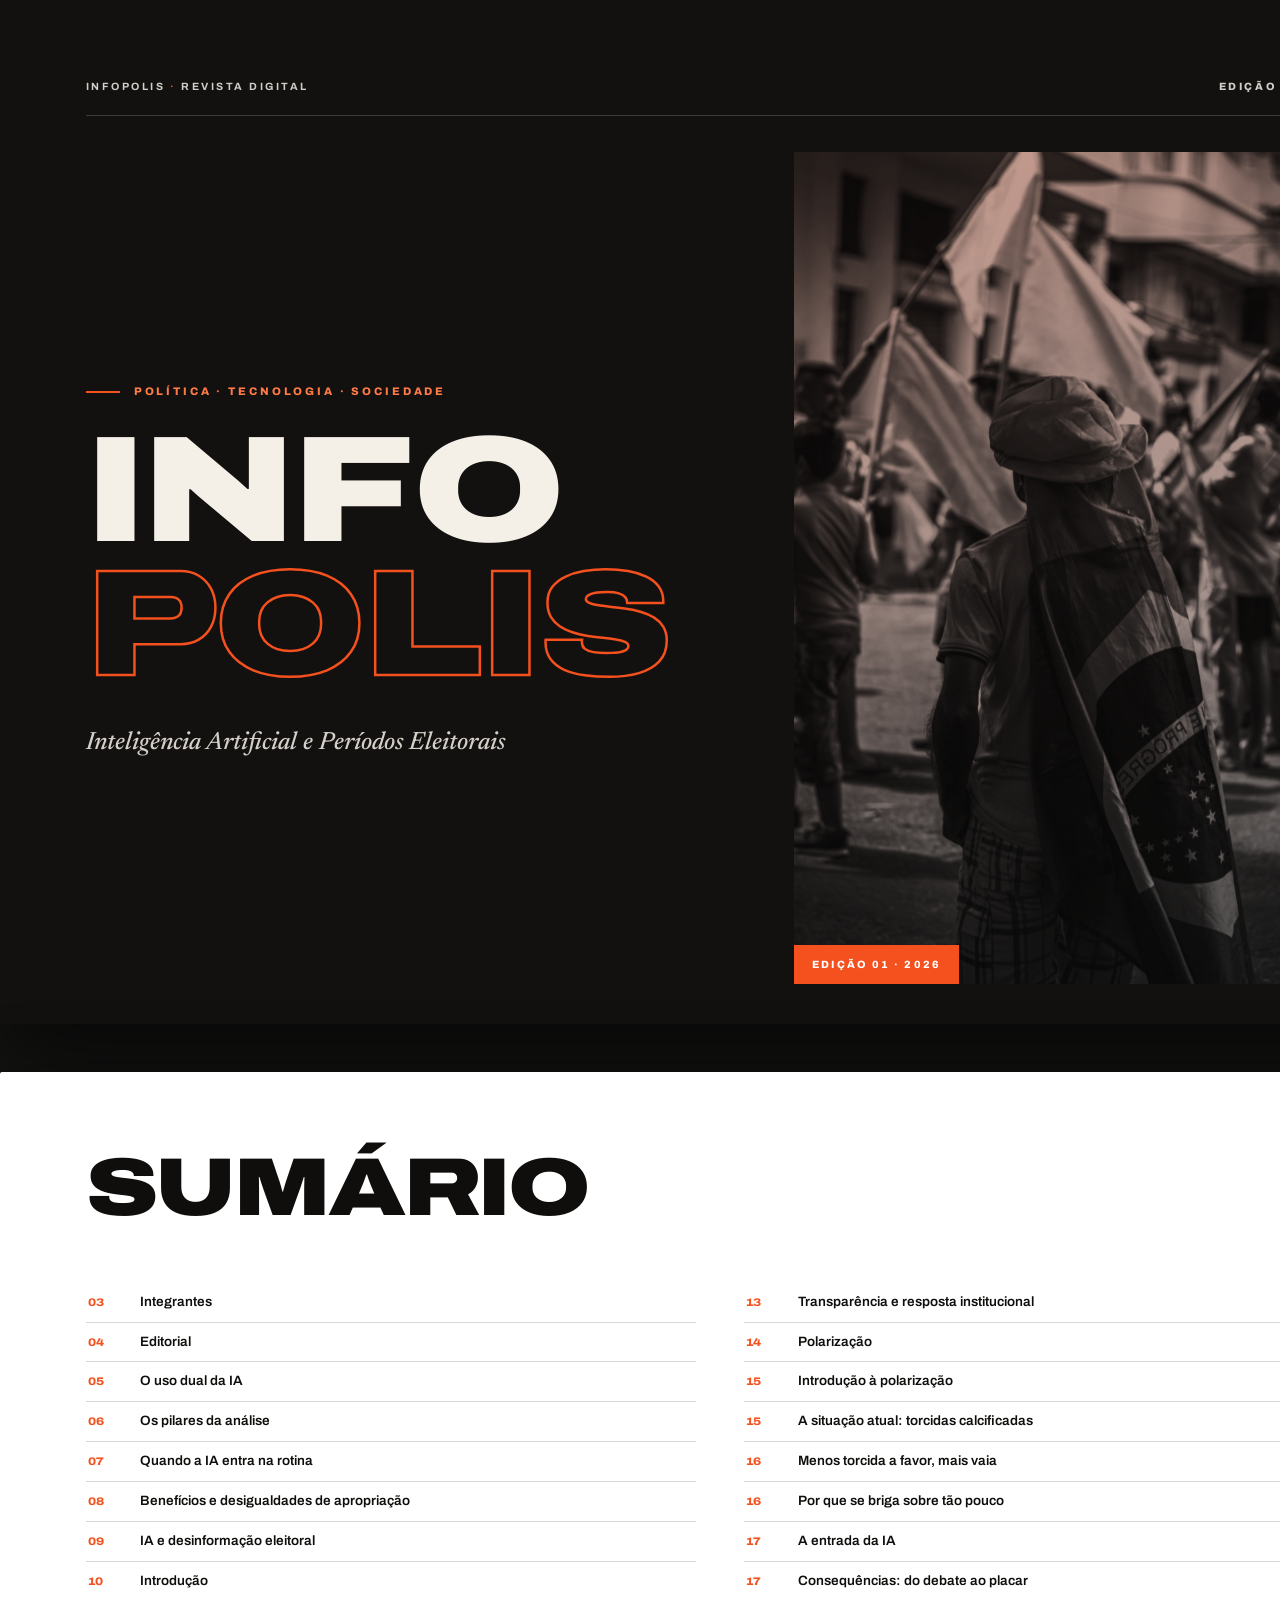
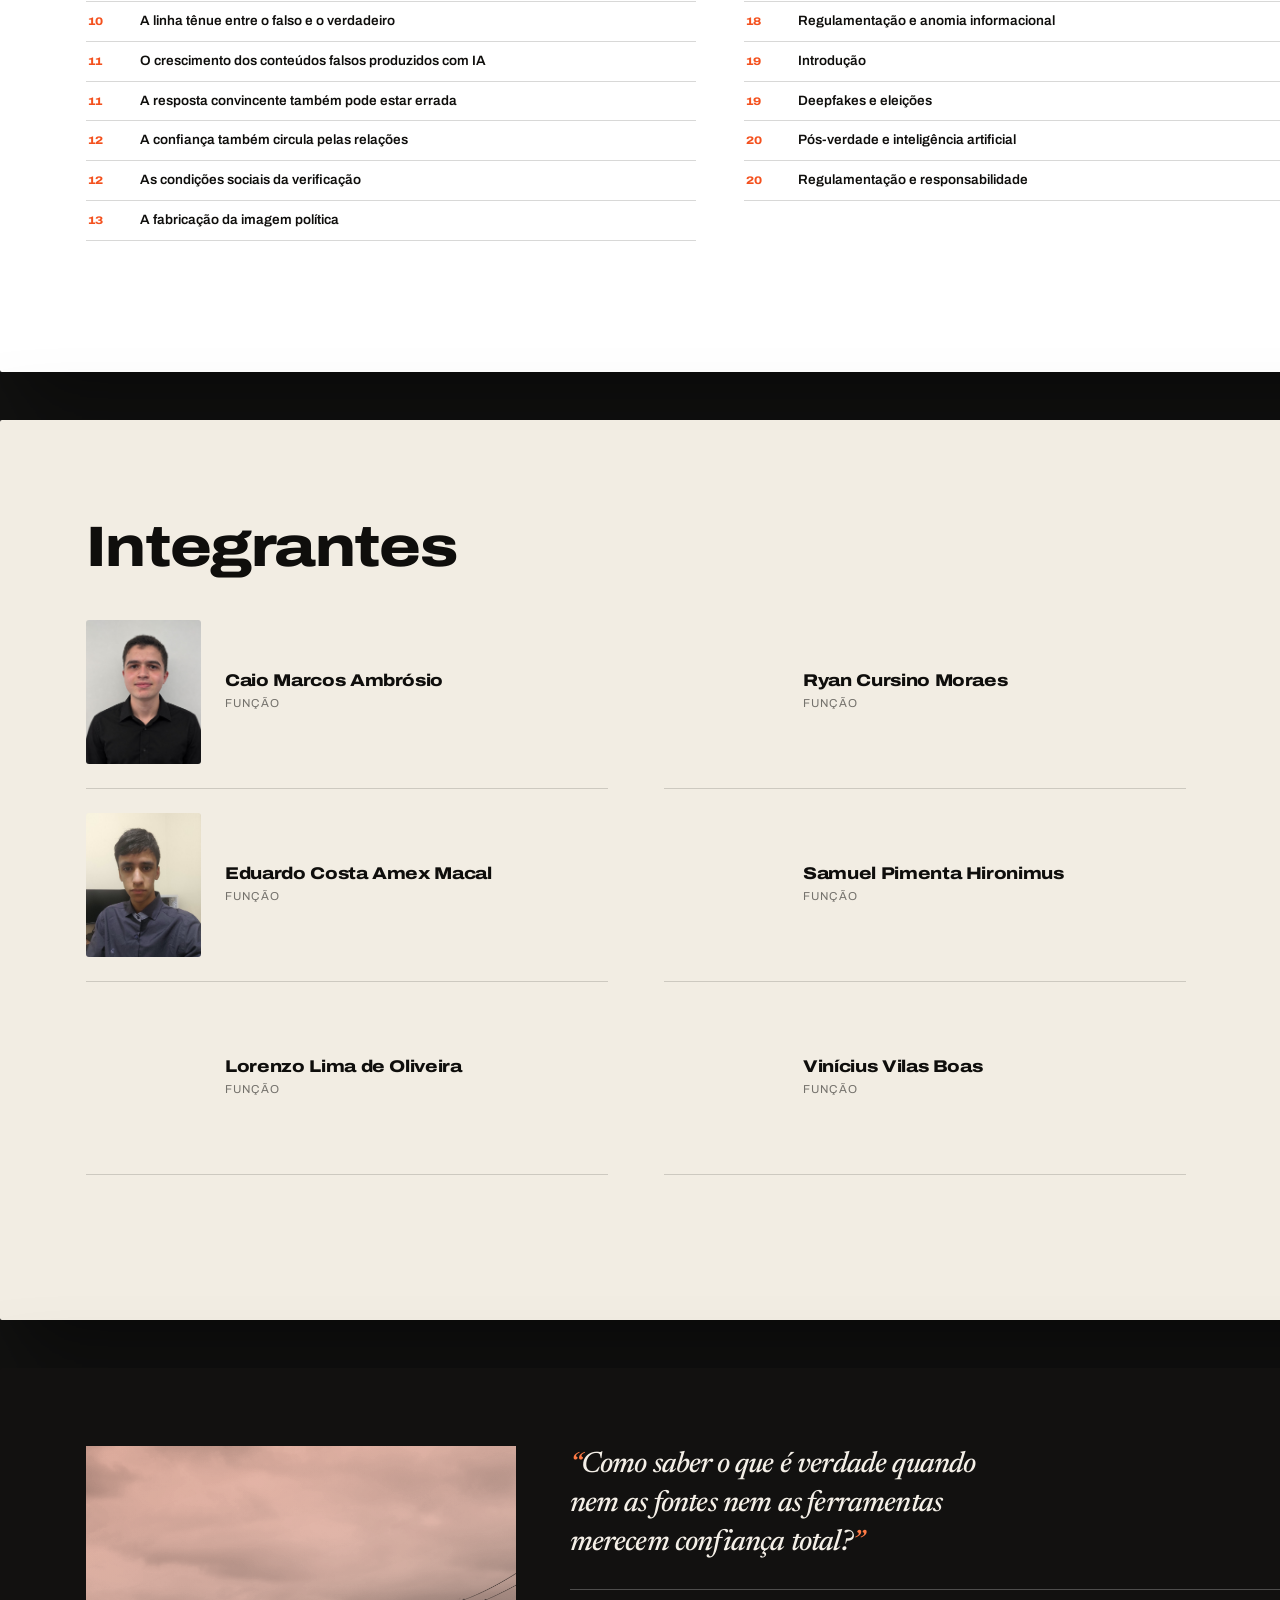
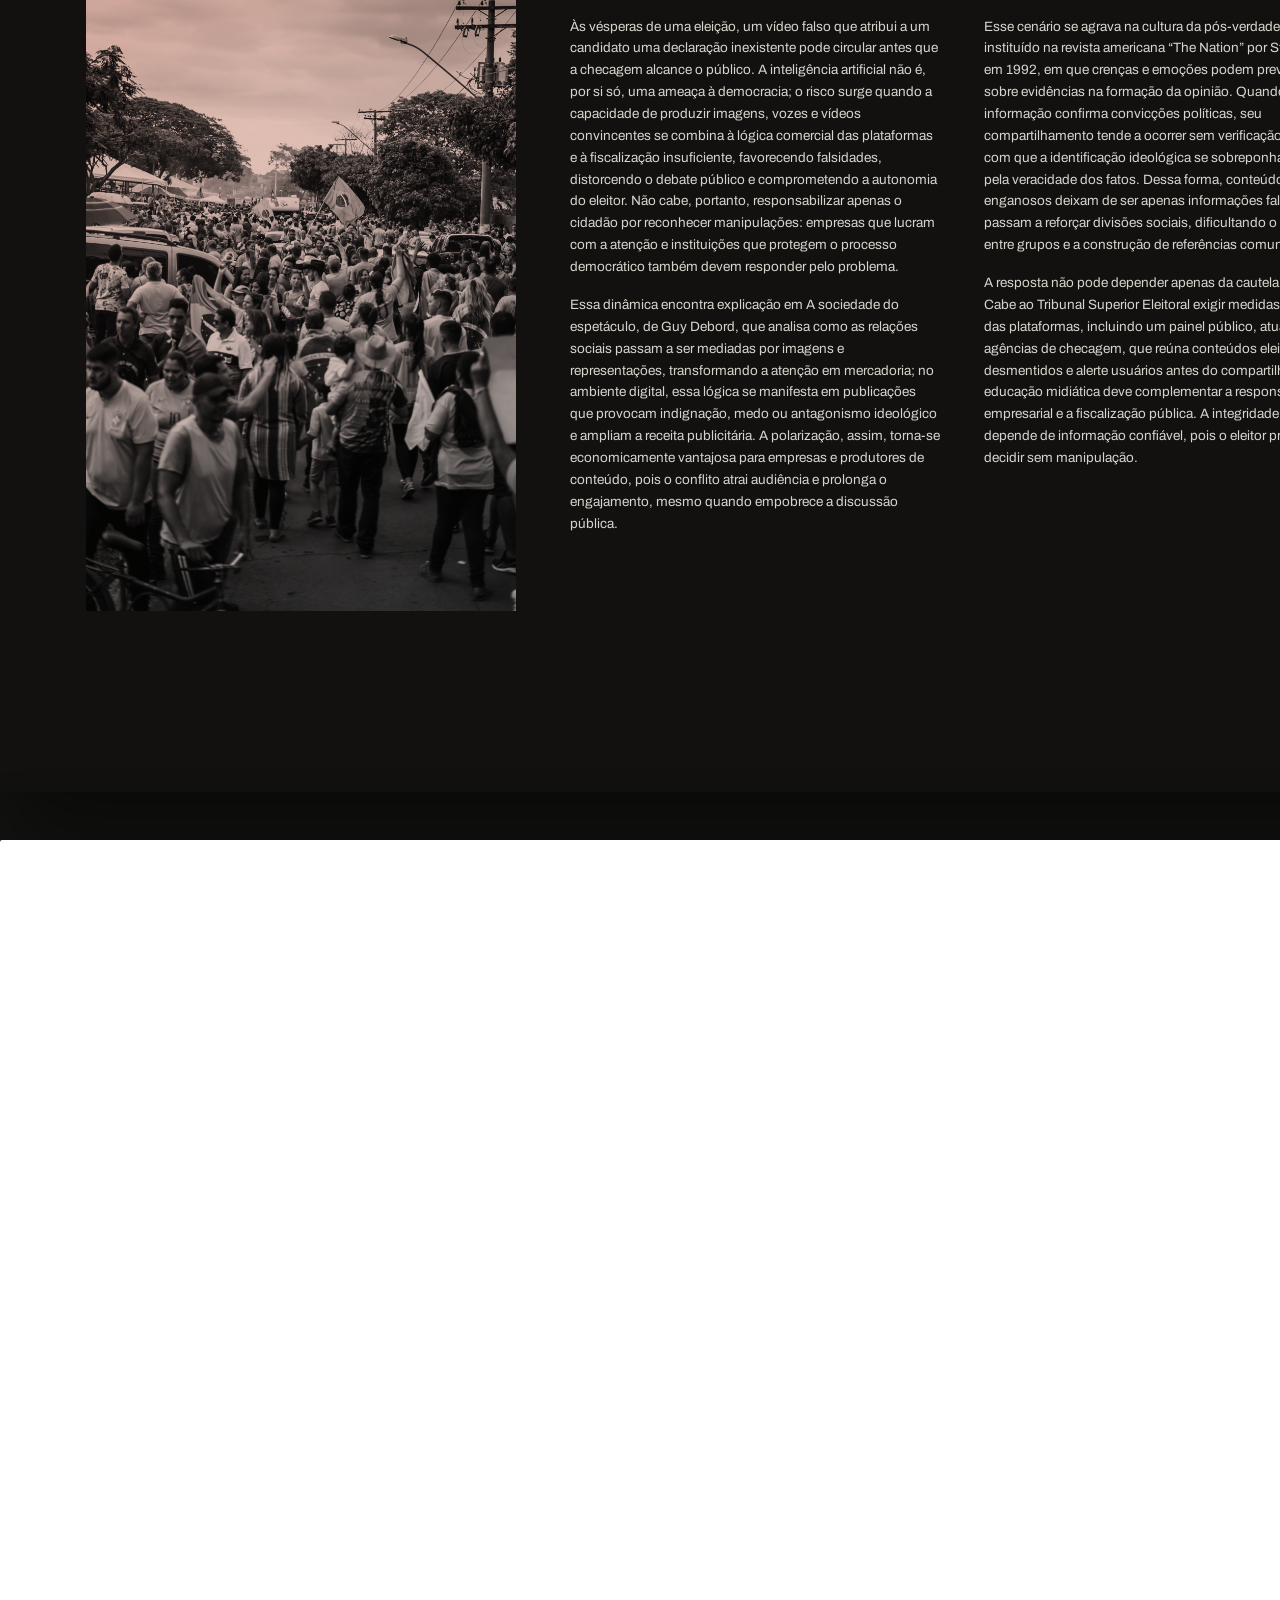
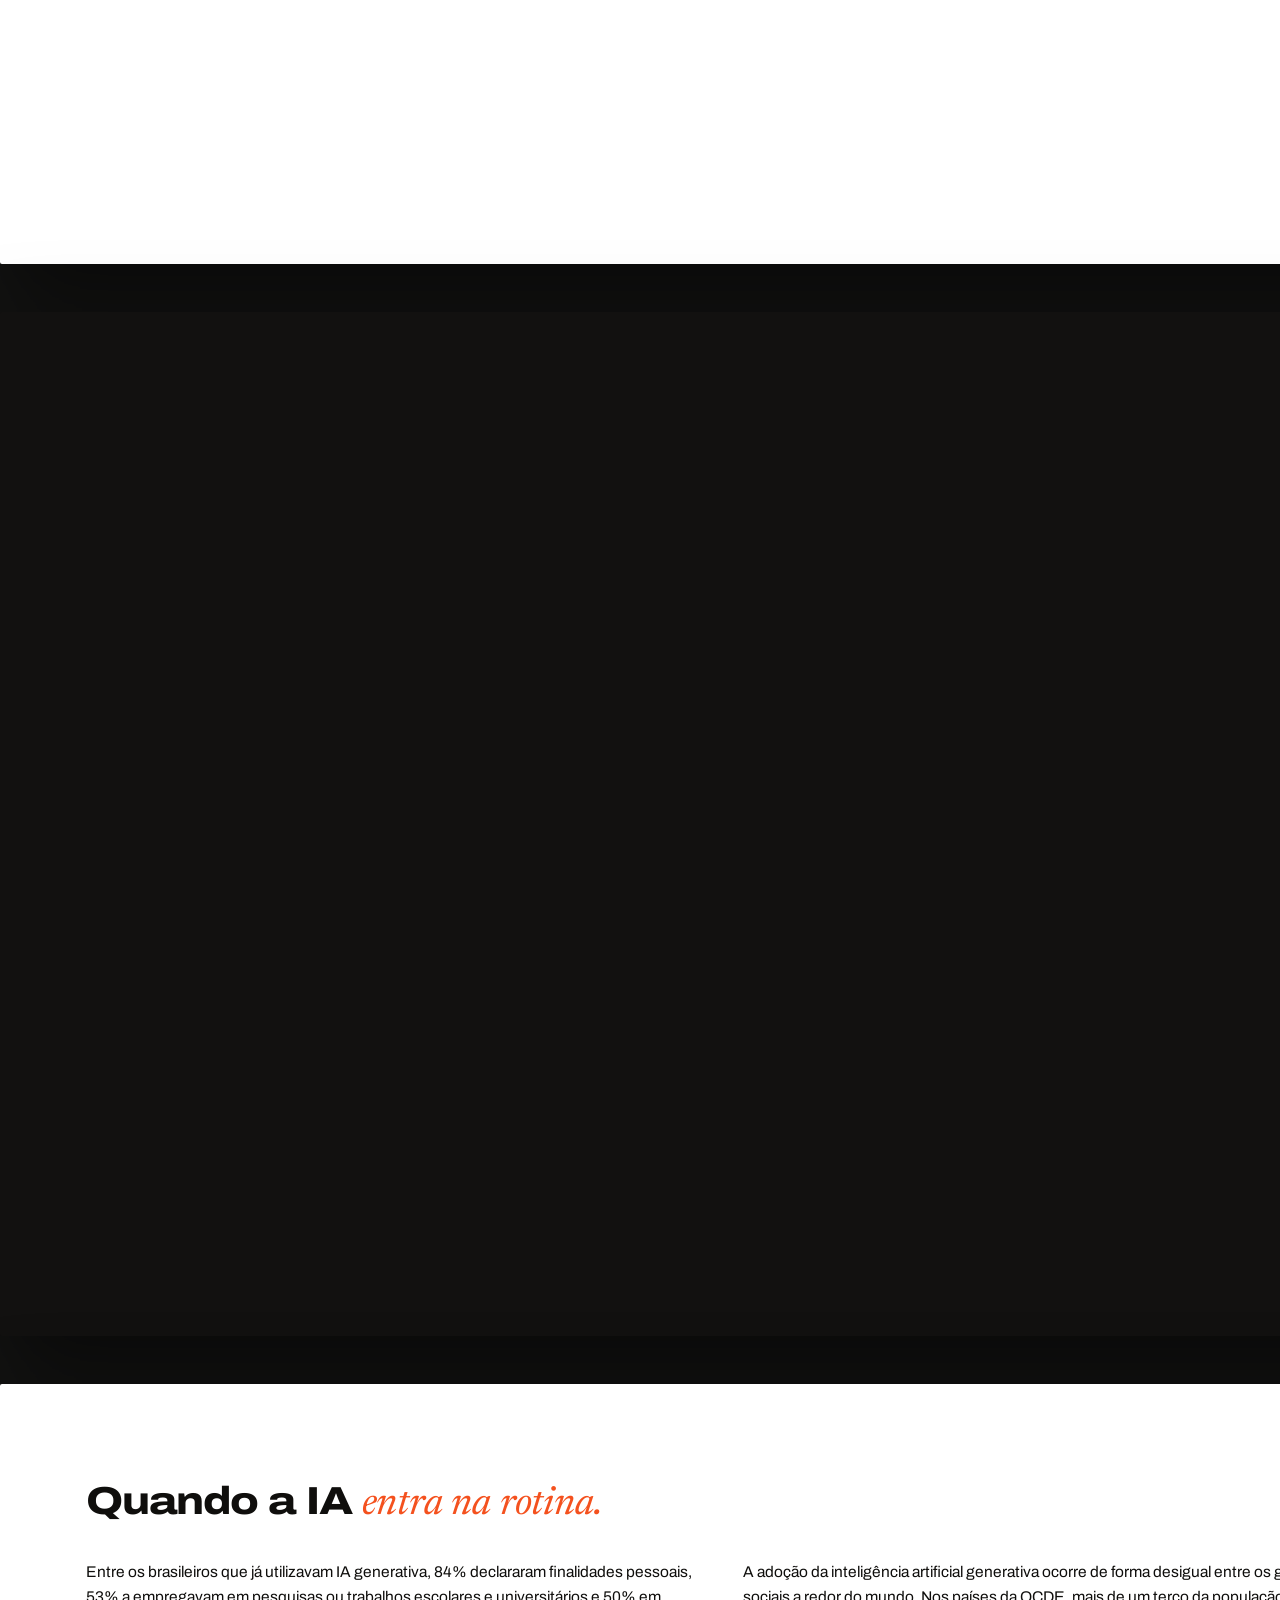
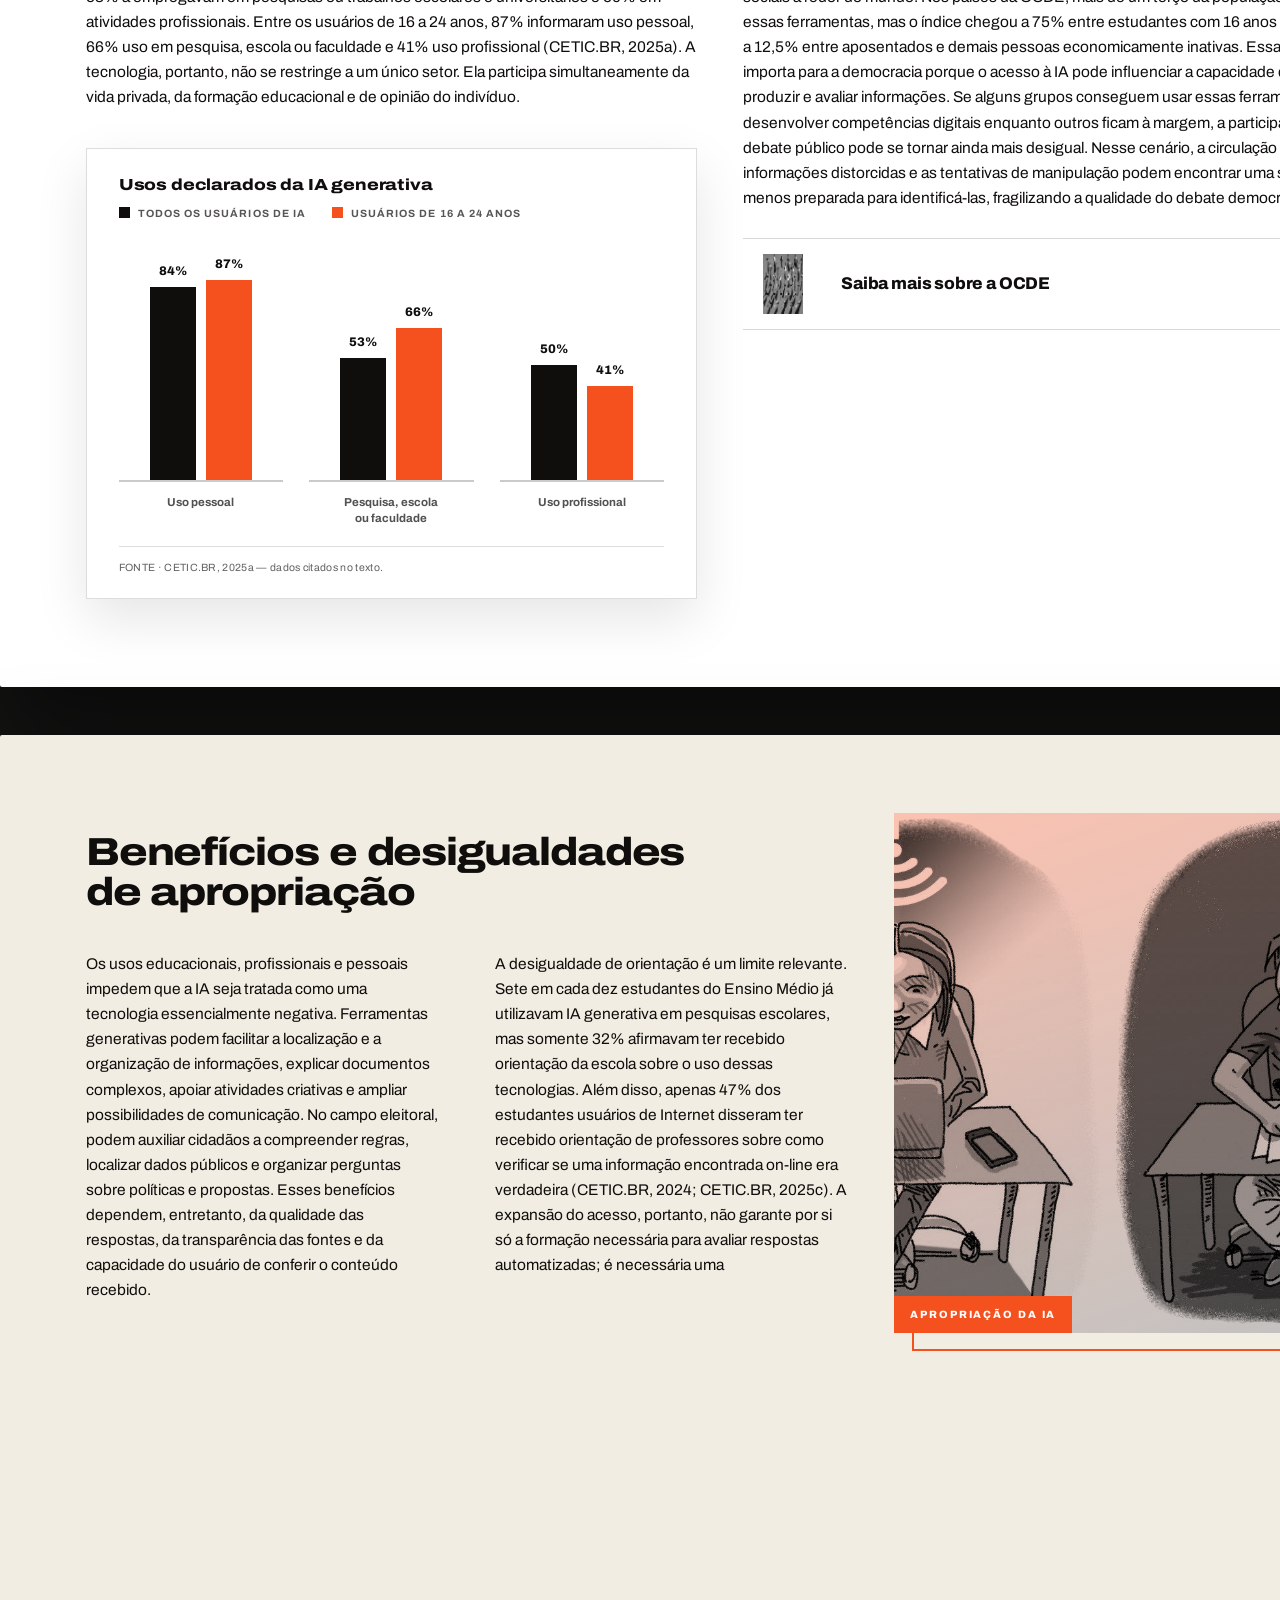
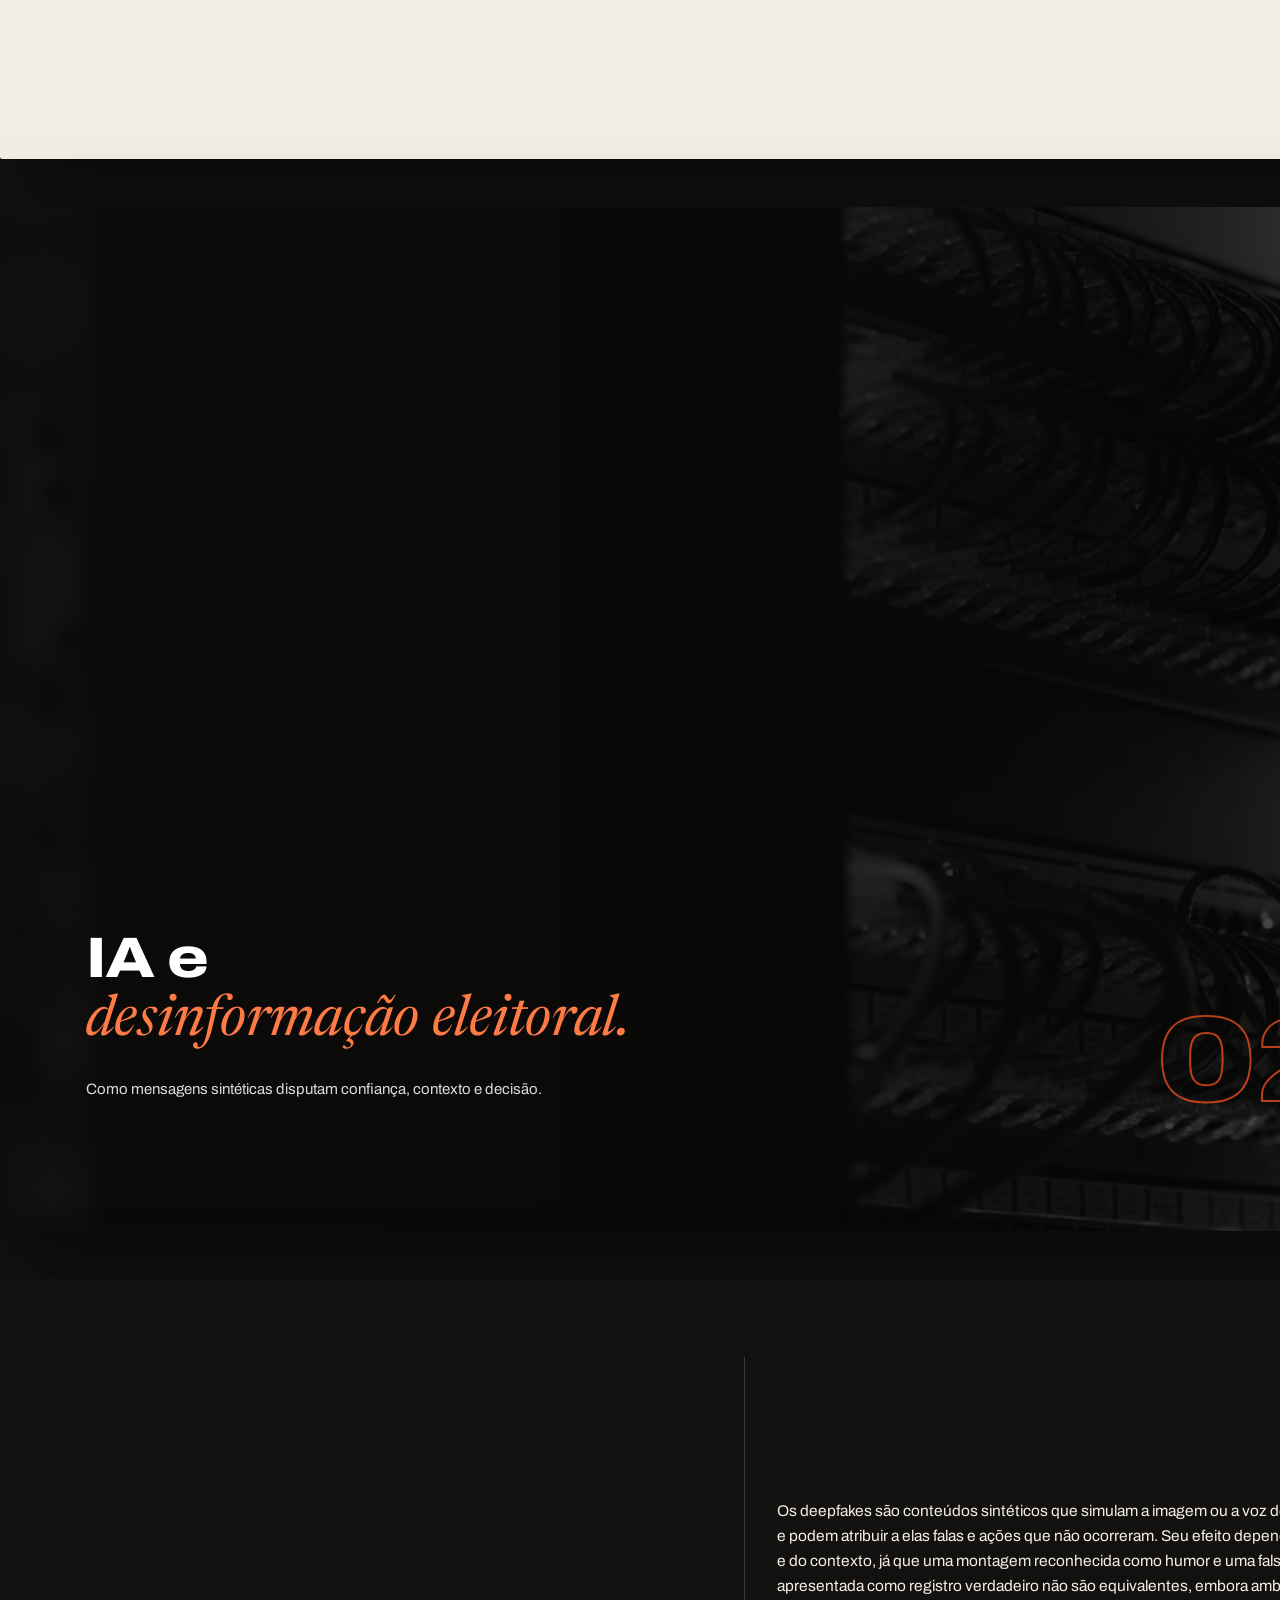
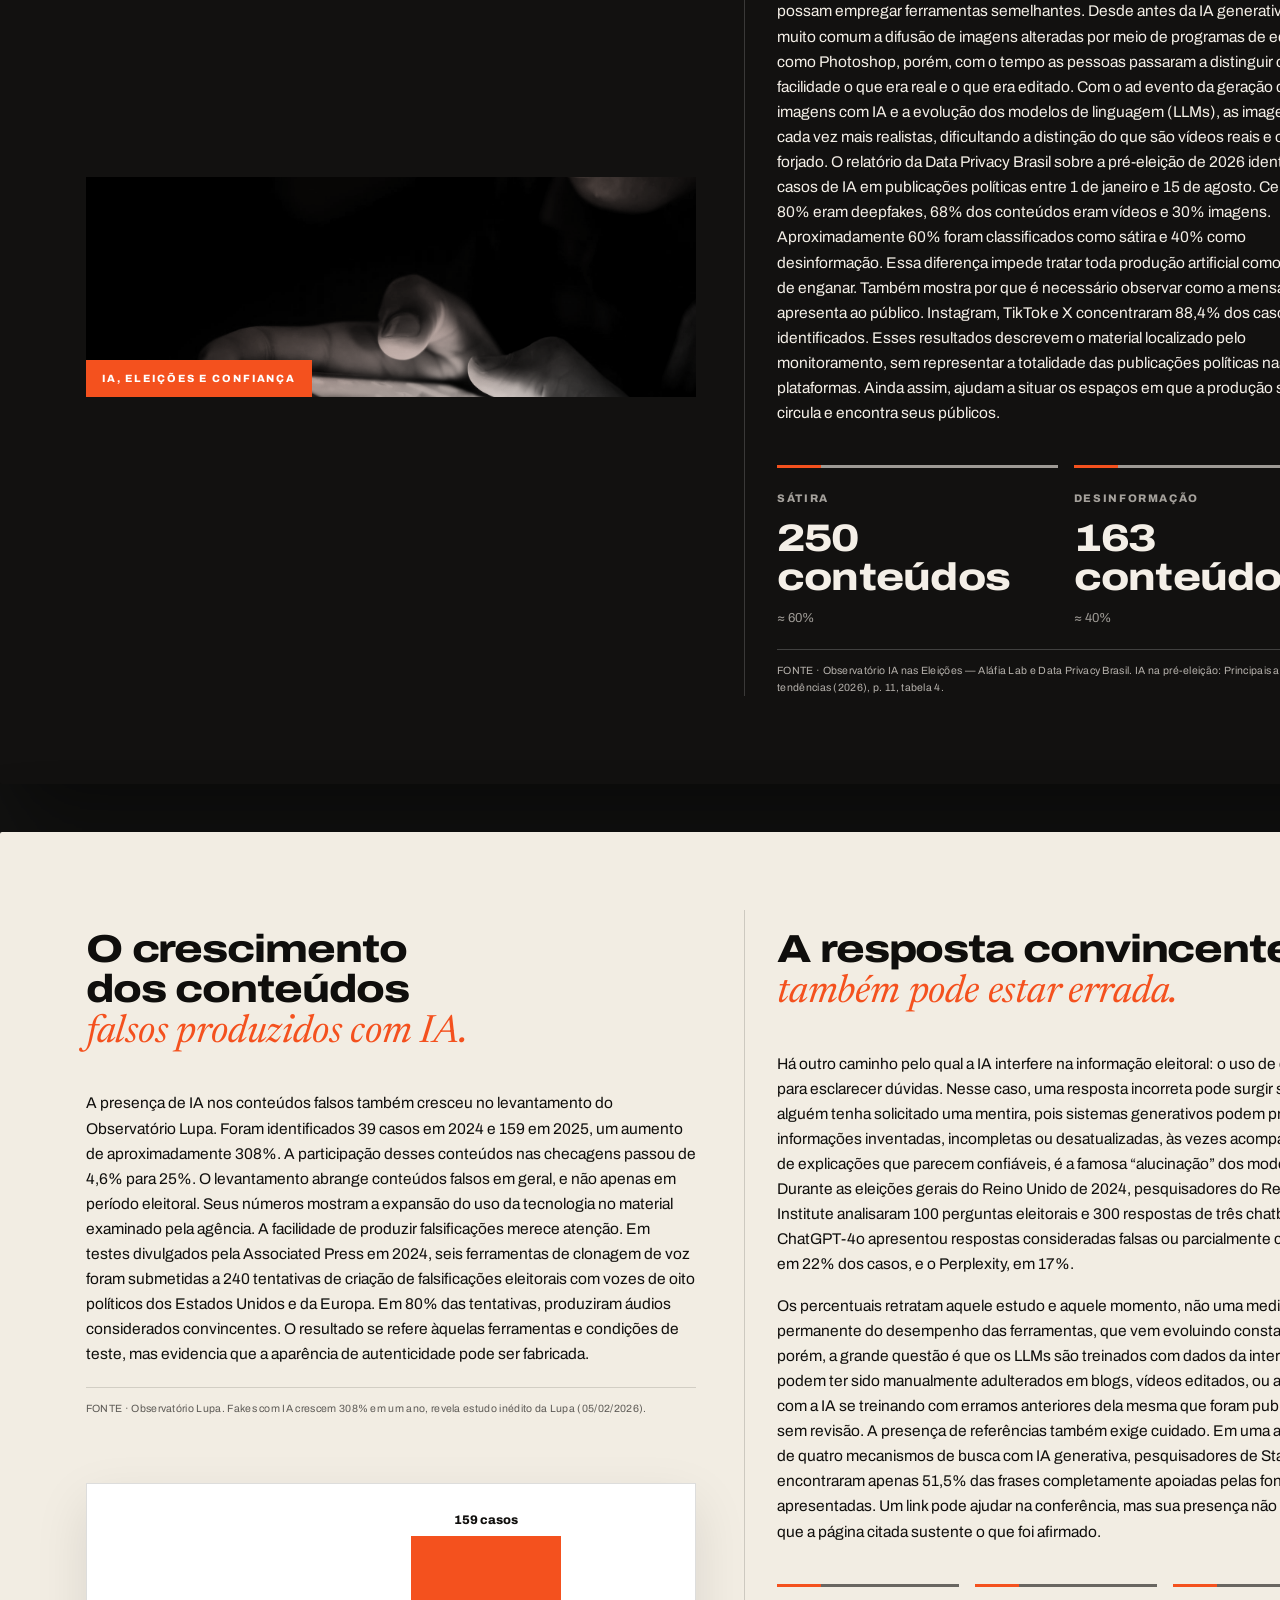
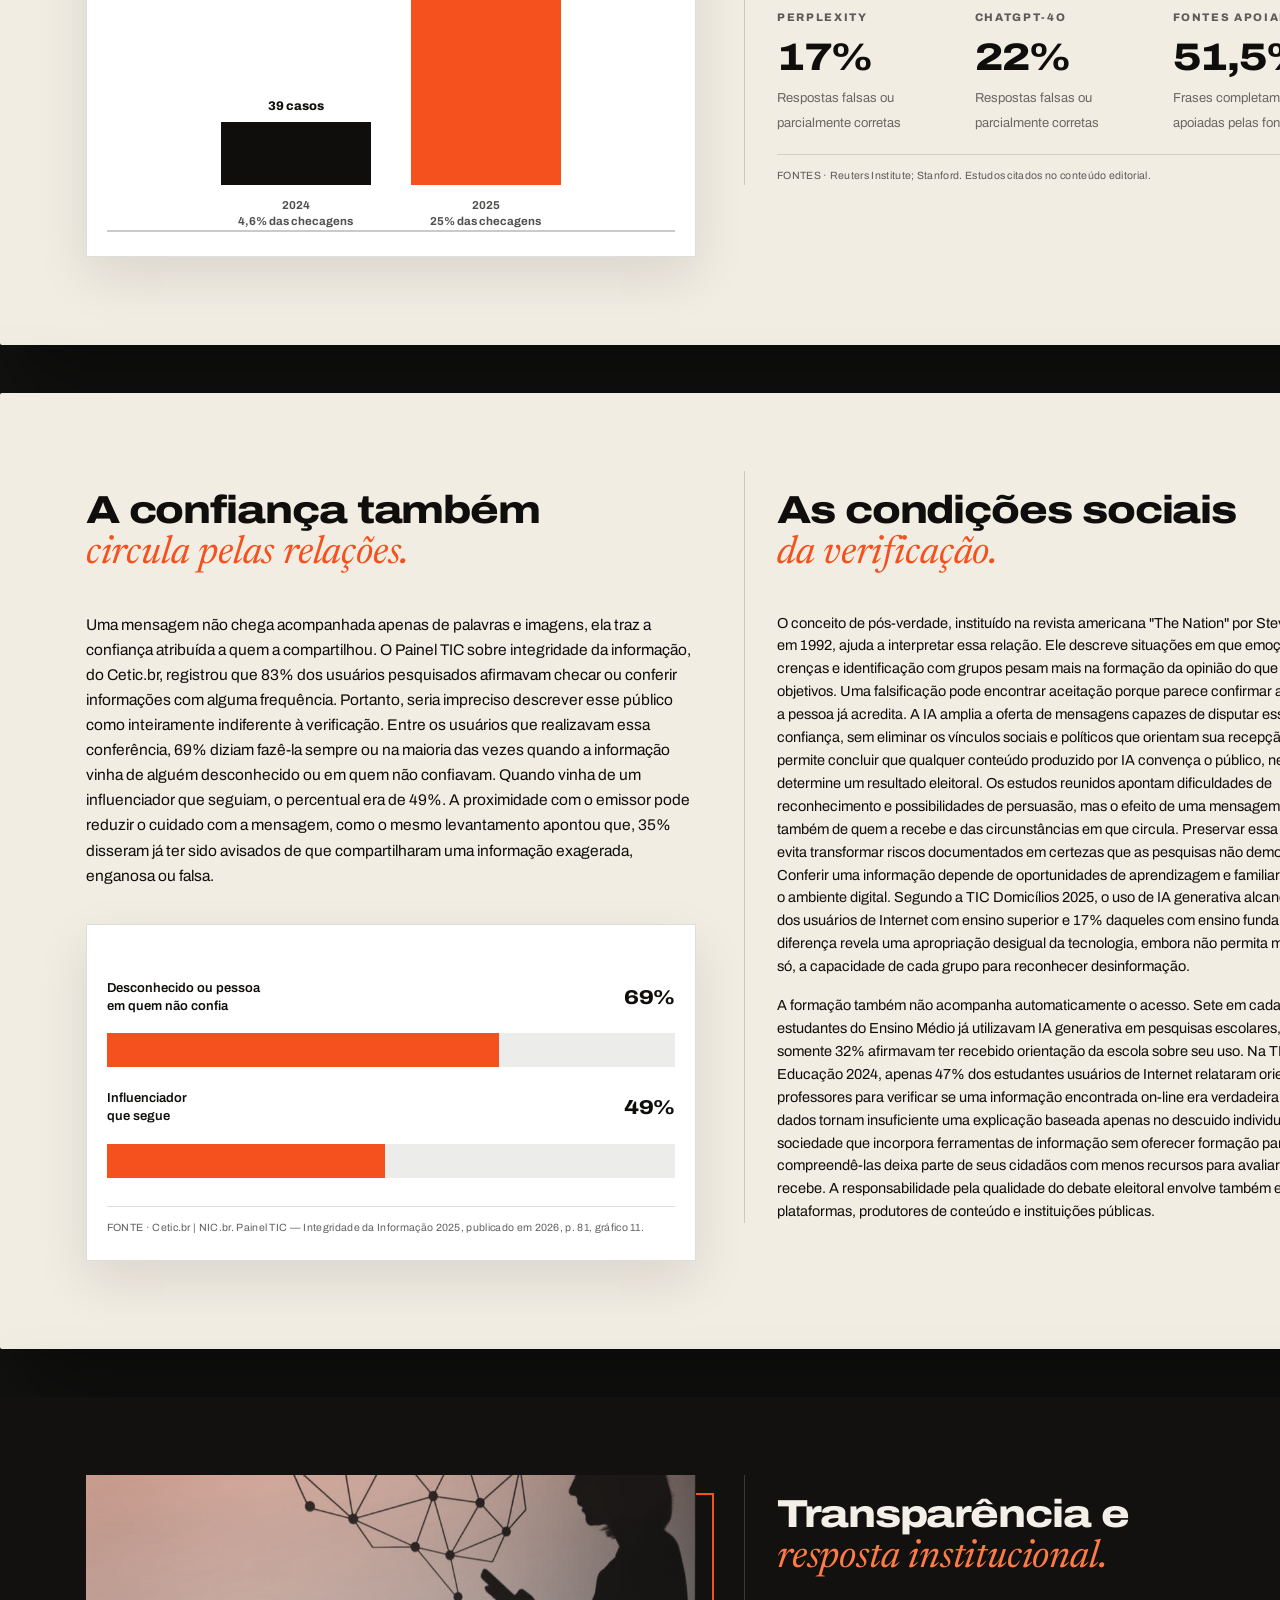
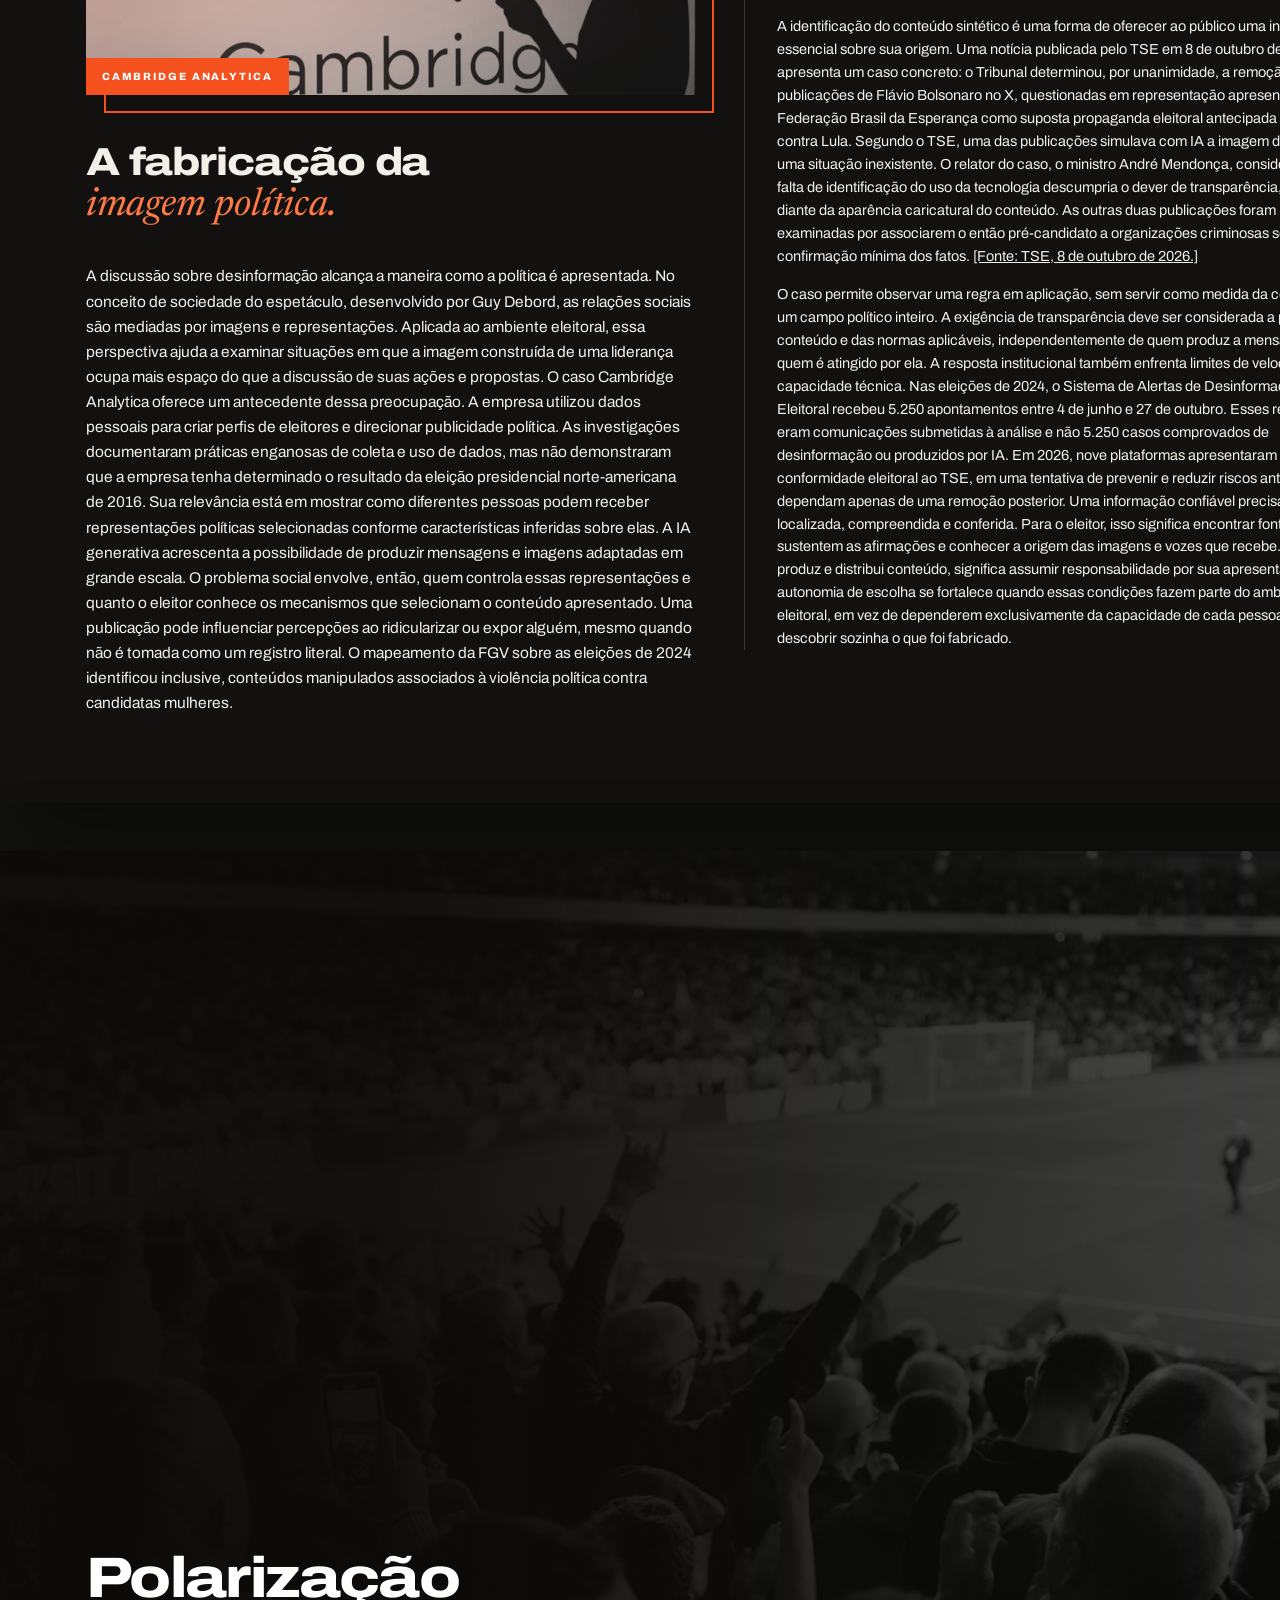
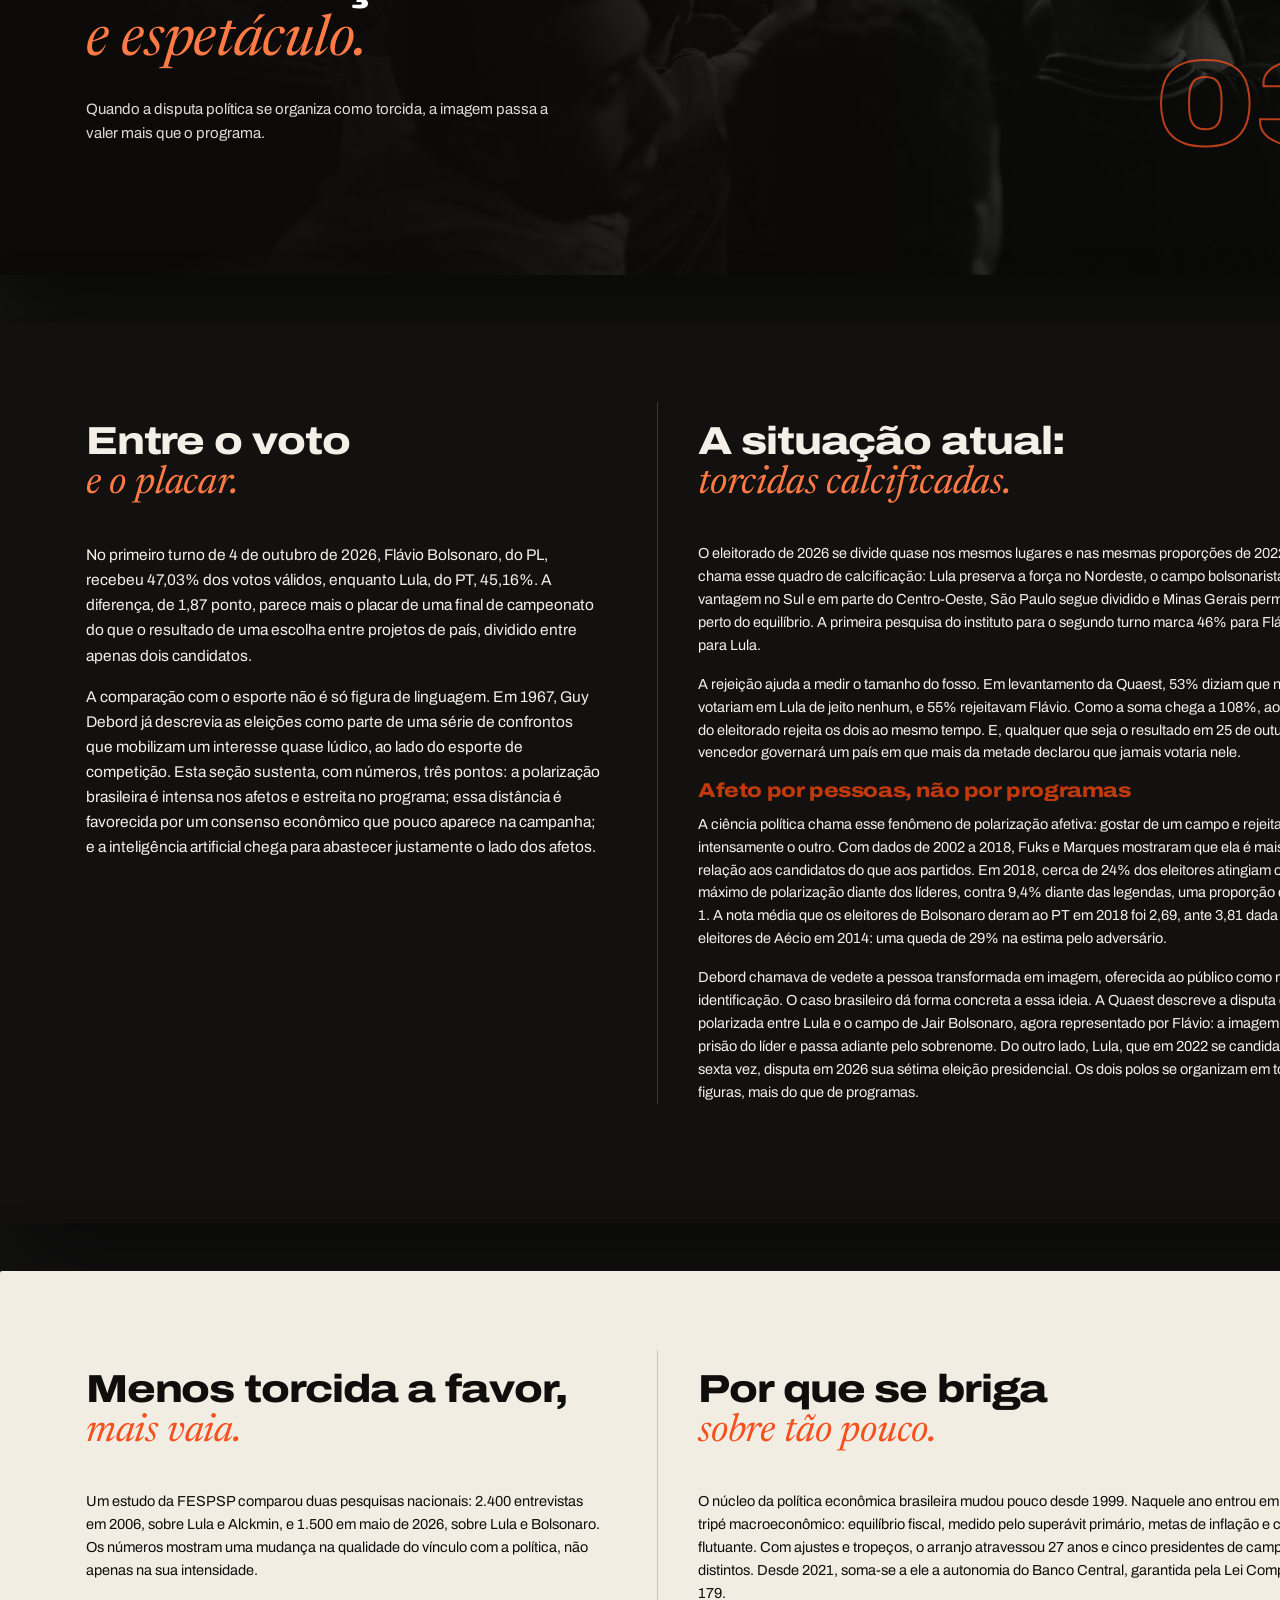
==== index.html @ 1bd92241 "Compactando em 20 páginas" ====
<!doctype html>
<html lang="pt-BR">

<head>
    <meta charset="UTF-8">
    <meta name="viewport" content="width=device-width,initial-scale=1">
    <title>Infopolis — Revista Digital</title>
    <meta name="description" content="Infopolis — Inteligência Artificial e Períodos Eleitorais. Revista digital sobre desinformação, deepfakes e democracia no Brasil.">
    <link rel="icon" type="image/svg+xml" href="favicon.svg">
    <link rel="stylesheet" href="css/tokens.css">
    <link rel="stylesheet" href="css/base.css">
    <link rel="stylesheet" href="css/components.css">
    <link rel="stylesheet" href="css/sections.css">
</head>

<body>
    <!-- 01 · CAPA -->
    <section class="frame frame--dark cover" id="p1" data-label="Capa" data-testid="frame-cover">
        <div class="cover__meta"><b>INFOPOLIS <i>·</i> REVISTA DIGITAL</b><span>EDIÇÃO 01 <i>·</i> 2026</span></div>
        <div class="cover__grid">
            <div>
                <p class="cover__kicker">POLÍTICA · TECNOLOGIA · SOCIEDADE</p>
                <h1 class="cover__title"><span class="ln" style="--d:.15s"><span>INFO</span></span><span class="ln ln--alt" style="--d:.32s"><span>POLIS</span></span></h1>
                <p class="cover__sub">Inteligência Artificial e Períodos Eleitorais</p>
            </div>
            <figure class="cover__media" data-testid="cover-media">
                <img src="assets/brasil_politica.jpg" alt="Menino usando a bandeira do Brasil durante uma manifestação">
                <figcaption class="cover__chip">EDIÇÃO 01 · 2026</figcaption>
            </figure>
        </div>
    </section>

    <main id="magazine">
        <!-- 02 · SUMÁRIO -->
        <section class="frame" id="p2" data-label="Sumário" data-testid="frame-contents">
            <div class="contents-layout">
                <div class="contents__side">
                    <h2 class="contents__label" data-reveal>SUMÁRIO</h2>
                </div>
                <div class="contents-col" id="contents" data-reveal style="--d:.2s" data-testid="contents-list"></div>
            </div>
            <div class="pag">02</div>
        </section>

        <!-- 03 · INTEGRANTES -->
        <section class="frame frame--sand members-page" id="p3" data-label="Integrantes" data-testid="frame-members">
            <div class="head" data-reveal>
                <h2 class="head__title">Integrantes</h2>
            </div>
            <div class="members" data-reveal style="--d:.15s" data-testid="members-list">
                <article class="member"><span class="avatar"><img src="assets/caio.jpeg" alt="Retrato de Caio Marcos Ambrósio" loading="lazy" decoding="async"></span><div><h3>Caio Marcos Ambrósio</h3><p>Função</p></div></article>
                <article class="member"><span class="avatar"><img src="assets/eduardo.jpeg" alt="Retrato de Eduardo Costa Amex Macal" loading="lazy" decoding="async"></span><div><h3>Eduardo Costa Amex Macal</h3><p>Função</p></div></article>
                <article class="member"><span class="avatar"><img src="assets/lorenzo.jpeg" alt="Retrato de Lorenzo Lima de Oliveira" loading="lazy" decoding="async"></span><div><h3>Lorenzo Lima de Oliveira</h3><p>Função</p></div></article>
                <article class="member"><span class="avatar"><img src="assets/ryan.jpeg" alt="Retrato de Ryan Cursino Moraes" loading="lazy" decoding="async"></span><div><h3>Ryan Cursino Moraes</h3><p>Função</p></div></article>
                <article class="member"><span class="avatar"><img src="assets/samuel.jpeg" alt="Retrato de Samuel Pimenta Hironimus" loading="lazy" decoding="async"></span><div><h3>Samuel Pimenta Hironimus</h3><p>Função</p></div></article>
                <article class="member"><span class="avatar"><img src="assets/vinicius.jpeg" alt="Retrato de Vinícius Vilas Boas" loading="lazy" decoding="async"></span><div><h3>Vinícius Vilas Boas</h3><p>Função</p></div></article>
            </div>
            <div class="pag">03</div>
        </section>

        <!-- 04 · EDITORIAL -->
        <section class="frame frame--dark" id="p4" data-label="Editorial" data-testid="frame-editorial">
            <div class="editorial">
                <figure class="media" data-reveal data-testid="media-editorial">
                    <div class="media__frame"><img src="assets/brasil-revolucao.jpg" alt="Imagem editorial sobre mobilização política"></div>
                </figure>
                <div class="editorial__copy">
                    <h2 class="editorial__quote" data-reveal>Como saber o que é verdade quando nem as fontes nem as ferramentas merecem confiança total?</h2>
                    <div class="editorial__rule" data-reveal style="--d:.1s"></div>
                    <div class="editorial__text" data-reveal style="--d:.2s">
                        <p>Às vésperas de uma eleição, um vídeo falso que atribui a um candidato uma declaração inexistente pode circular antes que a checagem alcance o público. A inteligência artificial não é, por si só, uma ameaça à democracia; o risco surge quando a capacidade de produzir imagens, vozes e vídeos convincentes se combina à lógica comercial das plataformas e à fiscalização insuficiente, favorecendo falsidades, distorcendo o debate público e comprometendo a autonomia do eleitor. Não cabe, portanto, responsabilizar apenas o cidadão por reconhecer manipulações: empresas que lucram com a atenção e instituições que protegem o processo democrático também devem responder pelo problema.</p>
                        <p>Essa dinâmica encontra explicação em A sociedade do espetáculo, de Guy Debord, que analisa como as relações sociais passam a ser mediadas por imagens e representações, transformando a atenção em mercadoria; no ambiente digital, essa lógica se manifesta em publicações que provocam indignação, medo ou antagonismo ideológico e ampliam a receita publicitária. A polarização, assim, torna-se economicamente vantajosa para empresas e produtores de conteúdo, pois o conflito atrai audiência e prolonga o engajamento, mesmo quando empobrece a discussão pública.</p>
                        <p>Esse cenário se agrava na cultura da pós-verdade, conceito instituído na revista americana “The Nation” por Steve Tesich em 1992, em que crenças e emoções podem prevalecer sobre evidências na formação da opinião. Quando uma informação confirma convicções políticas, seu compartilhamento tende a ocorrer sem verificação, fazendo com que a identificação ideológica se sobreponha à busca pela veracidade dos fatos. Dessa forma, conteúdos enganosos deixam de ser apenas informações falsas e passam a reforçar divisões sociais, dificultando o diálogo entre grupos e a construção de referências comuns.</p>
                        <p>A resposta não pode depender apenas da cautela individual. Cabe ao Tribunal Superior Eleitoral exigir medidas verificáveis das plataformas, incluindo um painel público, atualizado com agências de checagem, que reúna conteúdos eleitorais desmentidos e alerte usuários antes do compartilhamento. A educação midiática deve complementar a responsabilização empresarial e a fiscalização pública. A integridade eleitoral depende de informação confiável, pois o eleitor precisa decidir sem manipulação.</p>
                    </div>
                </div>
            </div>
            <div class="pag">04</div>
        </section>

        <!-- 05 · O USO DUAL DA IA -->
        <section class="frame" id="p5" data-label="O uso dual da IA" data-testid="frame-dual">
            <div class="duo duo--wide duo--media-first">
                <figure class="media media--frame" data-reveal data-testid="media-dual">
                    <div class="media__frame"><img src="assets/uso-dual.jpg" alt="Pessoa segurando smartphone no escuro, iluminada pela tela"></div>
                </figure>
                <div class="duo__body">
                    <div class="head" data-reveal>
                        <h2 class="head__title">O uso dual da IA.</h2>
                    </div>
                    <div class="cols" data-reveal style="--d:.15s">
                        <p>A inteligência artificial tornou-se uma tecnologia de uso cotidiano. Sistemas generativos são utilizados para organizar informações, apoiar estudos, realizar tarefas profissionais e produzir textos, imagens, áudios e vídeos. Essa presença crescente também alcança a esfera política, pois as mesmas ferramentas que facilitam o acesso ao conhecimento podem selecionar informações, resumir propostas, responder a dúvidas sobre candidaturas e criar conteúdos capazes de circular em grande escala.</p>
                        <p>A questão democrática surge quando essa mediação interfere na qualidade das informações disponíveis ao eleitor e na capacidade das instituições de preservar regras comuns para o debate público.</p>
                        <p class="dual-highlight"><strong>O problema não se limita à produção deliberada de notícias falsas. Modelos generativos podem apresentar informações incorretas ou desatualizadas de forma convincente, utilizar fontes que não sustentam integralmente suas afirmações e responder de maneira diferente conforme a formulação da pergunta.</strong></p>
                    </div>
                </div>
            </div>
            <div class="pag">05</div>
        </section>

        <!-- 06 · OS PILARES -->
        <section class="frame frame--dark" id="p6" data-label="Os pilares da análise" data-testid="frame-pillars">
            <div class="head" data-reveal>
                <h2 class="head__title">Os <em>pilares</em> da análise.</h2>
            </div>
            <p class="pillars-intro" data-reveal style="--d:.1s">O objetivo da revista Infopolis, edição 01 · 2026, é analisar os efeitos da IA sobre a democracia por meio de quatro eixos.</p>
            <div class="pillars" data-reveal style="--d:.15s" data-testid="pillars-grid">
                <article class="pillar"><span class="pillar__num">01</span><img src="assets/incorporacao-social.jpg" alt="Incorporação social"><h3>A IA na<br>Sociedade</h3></article>
                <article class="pillar"><span class="pillar__num">02</span><img src="assets/desinformacao-eleitoral1.png" alt="Desinformação eleitoral"><h3>Desinformação<br>Eleitoral</h3></article>
                <article class="pillar"><span class="pillar__num">03</span><img src="assets/desafio-institucional.jpg" alt="Desafios institucionais"><h3>Desafios<br>institucionais</h3></article>
                <article class="pillar"><span class="pillar__num">04</span><img src="assets/recepcao-social.jpg" alt="Recepção social"><h3>Recepção<br>social</h3></article>
            </div>
            <div class="pag">06</div>
        </section>

        <!-- 07 · QUANDO A IA ENTRA NA ROTINA -->
        <section class="frame" id="p7-incorporacao" data-label="Quando a IA entra na rotina" data-testid="frame-rotina">
            <div class="head" data-reveal>
                <h2 class="head__title">Quando a IA <em>entra na rotina.</em></h2>
            </div>
            <div class="duo" style="margin-top:34px">
                <div class="duo__body">
                    <div class="cols drop" style="margin-top:0" data-reveal>
                        <p>Entre os brasileiros que já utilizavam IA generativa, 84% declararam finalidades pessoais, 53% a empregavam em pesquisas ou trabalhos escolares e universitários e 50% em atividades profissionais. Entre os usuários de 16 a 24 anos, 87% informaram uso pessoal, 66% uso em pesquisa, escola ou faculdade e 41% uso profissional (CETIC.BR, 2025a). A tecnologia, portanto, não se restringe a um único setor. Ela participa simultaneamente da vida privada, da formação educacional e de opinião do indivíduo.</p>
                    </div>
                    <div class="plate" data-reveal style="--d:.15s" data-testid="chart-ia">
                        <h3 class="plate__title">Usos declarados da IA generativa</h3>
                        <div class="plate__legend"><span><i class="lg-ink"></i>Todos os usuários de IA</span><span><i class="lg-orange"></i>Usuários de 16 a 24 anos</span></div>
                        <div class="plot--grouped" role="img" aria-label="Gráfico de finalidades do uso de IA generativa no Brasil">
                            <div class="g"><div class="g__bars"><span class="bar" style="--v:84;--d:.1s"><b data-count="84" data-suf="%">84%</b></span><span class="bar bar--orange" style="--v:87;--d:.25s"><b data-count="87" data-suf="%">87%</b></span></div><small class="g__label">Uso pessoal</small></div>
                            <div class="g"><div class="g__bars"><span class="bar" style="--v:53;--d:.4s"><b data-count="53" data-suf="%">53%</b></span><span class="bar bar--orange" style="--v:66;--d:.55s"><b data-count="66" data-suf="%">66%</b></span></div><small class="g__label">Pesquisa, escola<br>ou faculdade</small></div>
                            <div class="g"><div class="g__bars"><span class="bar" style="--v:50;--d:.7s"><b data-count="50" data-suf="%">50%</b></span><span class="bar bar--orange" style="--v:41;--d:.85s"><b data-count="41" data-suf="%">41%</b></span></div><small class="g__label">Uso profissional</small></div>
                        </div>
                        <p class="plate__source">FONTE · CETIC.BR, 2025a — dados citados no texto.</p>
                    </div>
                </div>
                <div class="duo__body">
                    <div class="cols drop" style="margin-top:0" data-reveal style="--d:.1s">
                        <p>A adoção da inteligência artificial generativa ocorre de forma desigual entre os grupos sociais a redor do mundo. Nos países da OCDE, mais de um terço da população utilizou essas ferramentas, mas o índice chegou a 75% entre estudantes com 16 anos ou mais e a 12,5% entre aposentados e demais pessoas economicamente inativas. Essa diferença importa para a democracia porque o acesso à IA pode influenciar a capacidade de buscar, produzir e avaliar informações. Se alguns grupos conseguem usar essas ferramentas e desenvolver competências digitais enquanto outros ficam à margem, a participação no debate público pode se tornar ainda mais desigual. Nesse cenário, a circulação de informações distorcidas e as tentativas de manipulação podem encontrar uma sociedade menos preparada para identificá-las, fragilizando a qualidade do debate democrático.</p>
                    </div>
                    <div class="expand" data-reveal style="--d:.2s">
                        <button class="expand__trigger" type="button" aria-expanded="false" aria-controls="ocde-panel" data-testid="ocde-trigger">
                            <span class="expand__thumb"><img src="assets/ocde.jpg" alt="Bandeiras de países membros da OCDE"></span>
                            <span class="expand__label">Saiba mais sobre a OCDE</span>
                            <span class="expand__icon"></span>
                        </button>
                        <div class="expand__panel" id="ocde-panel" hidden data-testid="ocde-panel">
                            <div class="expand__body">
                                <img src="assets/ocde.jpg" alt="Imagem relacionada à OCDE">
                                <div><strong>O que é a OCDE?</strong>
                                    <p>A Organização para a Cooperação e Desenvolvimento Econômico (OCDE) é uma organização internacional que reúne países para discutir desafios econômicos e sociais e buscar soluções em conjunto. Ela produz pesquisas, reúne dados e compara políticas públicas de áreas como educação, emprego, saúde, meio ambiente e tecnologia. Com base nesses estudos, a OCDE apresenta recomendações para ajudar governos a tomar decisões e melhorar as condições de vida da população. A organização também funciona como um espaço de cooperação: seus países participantes compartilham experiências e aprendizados para enfrentar problemas que ultrapassam fronteiras.</p>
                                </div>
                            </div>
                        </div>
                    </div>
                </div>
            </div>
            <div class="pag">07</div>
        </section>

        <!-- 08 · BENEFÍCIOS -->
        <section class="frame frame--sand" id="p8-beneficios" data-label="Benefícios e desigualdades" data-testid="frame-beneficios">
            <div class="duo duo--wide">
                <div class="duo__body">
                    <div class="head" data-reveal>
                        <h2 class="head__title">Benefícios e desigualdades de apropriação</h2>
                    </div>
                    <div class="cols drop" data-reveal style="--d:.15s">
                        <p>Os usos educacionais, profissionais e pessoais impedem que a IA seja tratada como uma tecnologia essencialmente negativa. Ferramentas generativas podem facilitar a localização e a organização de informações, explicar documentos complexos, apoiar atividades criativas e ampliar possibilidades de comunicação. No campo eleitoral, podem auxiliar cidadãos a compreender regras, localizar dados públicos e organizar perguntas sobre políticas e propostas. Esses benefícios dependem, entretanto, da qualidade das respostas, da transparência das fontes e da capacidade do usuário de conferir o conteúdo recebido.</p>
                        <p>A desigualdade de orientação é um limite relevante. Sete em cada dez estudantes do Ensino Médio já utilizavam IA generativa em pesquisas escolares, mas somente 32% afirmavam ter recebido orientação da escola sobre o uso dessas tecnologias. Além disso, apenas 47% dos estudantes usuários de Internet disseram ter recebido orientação de professores sobre como verificar se uma informação encontrada on-line era verdadeira (CETIC.BR, 2024; CETIC.BR, 2025c). A expansão do acesso, portanto, não garante por si só a formação necessária para avaliar respostas automatizadas; é necessária uma</p>
                    </div>
                </div>
                <figure class="media media--frame" data-reveal style="--d:.2s" data-testid="media-apropriacao">
                    <div class="media__frame"><img src="assets/apropriacao.jpg" alt="Estudantes usando laptops em sala de aula com mediação de professor"></div>
                    <figcaption class="media__tag">Apropriação da IA</figcaption>
                </figure>
            </div>
            <div class="pag">08</div>
        </section>

        <!-- 09 · TRANSIÇÃO 02 -->
        <section class="frame frame--dark macro" id="p9-transicao" data-label="IA e desinformação eleitoral" data-testid="frame-transicao-ia">
            <div class="macro__bg"><img src="assets/transicao-ia.jpg" alt="Ambiente de servidores que ilustra a infraestrutura da IA"></div>
            <div class="macro__content">
                <h2>IA e<br><em>desinformação eleitoral.</em></h2>
                <p>Como mensagens sintéticas disputam confiança, contexto e decisão.</p>
            </div>
            <span class="macro__index">02</span>
            <div class="pag">09</div>
        </section>

        <!-- 10 · INTRODUÇÃO -->
        <section class="frame frame--combined frame--dark" id="p10-introducao" data-label="Introdução" data-testid="frame-introducao">
            <div class="editorial-spread">
                <article>
<div class="duo duo--wide">
                <div class="duo__body">
                    <div class="head" data-reveal>
                        <h2 class="head__title">Quando a informação<br><em>pode ser fabricada.</em></h2>
                    </div>
                    <div class="cols drop" data-reveal style="--d:.15s">
                        <p>Um áudio pode imitar a voz de um candidato, um vídeo pode colocá-lo em uma situação que nunca existiu, uma resposta automática pode apresentar uma informação errada de forma que a narrativa induza quem leu a acreditar que é verdadeira. Em uma eleição, essas possibilidades se tornam ainda mais críticas, pois afetam as condições em que cada pessoa forma sua opinião e decide em quem votar. A inteligência artificial generativa amplia a capacidade de produzir e adaptar mensagens políticas. Seu uso convive com uma dificuldade anterior à própria tecnologia: reconhecer o que merece confiança em meio a informações que chegam por redes sociais, aplicativos de mensagens e pessoas próximas. Quando a fabricação de conteúdo se torna mais rápida, verificar sua origem e seu contexto exige ainda mais atenção.</p>
                    </div>
                </div>
                <figure class="media" data-reveal style="--d:.2s" data-testid="media-confianca">
                    <div class="media__frame"><img src="assets/confianca.jpg" alt="Mãos usando um smartphone iluminado no escuro"></div>
                    <figcaption class="media__tag">IA, eleições e confiança</figcaption>
                </figure>
            </div>
                </article>
                <article id="p11-falso-verdadeiro" data-label="A linha tênue" data-testid="frame-linha">
<div class="head" data-reveal>
                <h2 class="head__title">A linha tênue entre<br><em>o falso e o verdadeiro.</em></h2>
            </div>
            <div class="cols drop" data-reveal style="--d:.1s">
                <p>Os deepfakes são conteúdos sintéticos que simulam a imagem ou a voz de pessoas, e podem atribuir a elas falas e ações que não ocorreram. Seu efeito depende do uso e do contexto, já que uma montagem reconhecida como humor e uma falsificação apresentada como registro verdadeiro não são equivalentes, embora ambas possam empregar ferramentas semelhantes. Desde antes da IA generativa, já era muito comum a difusão de imagens alteradas por meio de programas de edição como Photoshop, porém, com o tempo as pessoas passaram a distinguir com maior facilidade o que era real e o que era editado. Com o ad evento da geração de imagens com IA e a evolução dos modelos de linguagem (LLMs), as imagens ficam cada vez mais realistas, dificultando a distinção do que são vídeos reais e o que é forjado. O relatório da Data Privacy Brasil sobre a pré-eleição de 2026 identificou 413 casos de IA em publicações políticas entre 1 de janeiro e 15 de agosto. Cerca de 80% eram deepfakes, 68% dos conteúdos eram vídeos e 30% imagens. Aproximadamente 60% foram classificados como sátira e 40% como desinformação. Essa diferença impede tratar toda produção artificial como tentativa de enganar. Também mostra por que é necessário observar como a mensagem se apresenta ao público. Instagram, TikTok e X concentraram 88,4% dos casos identificados. Esses resultados descrevem o material localizado pelo monitoramento, sem representar a totalidade das publicações políticas nas plataformas. Ainda assim, ajudam a situar os espaços em que a produção sintética circula e encontra seus públicos.</p>
            </div>
            <div class="stats" data-reveal style="--d:.15s" data-testid="chart-split">
                <article class="stat stat--fill" data-testid="stat-satira">
                    <span class="stat__label">Sátira</span>
                    <strong class="stat__val"><span data-count="250" data-suf="">250</span> conteúdos</strong>
                    <span class="stat__desc">≈ 60%</span>
                    <span class="stat__bar"><i style="--v:60"></i></span>
                </article>
                <article class="stat stat--fill" data-testid="stat-desinformacao">
                    <span class="stat__label">Desinformação</span>
                    <strong class="stat__val"><span data-count="163" data-suf="">163</span> conteúdos</strong>
                    <span class="stat__desc">≈ 40%</span>
                    <span class="stat__bar"><i style="--v:40;--d:.3s"></i></span>
                </article>
            </div>
            <p class="plate__source" data-reveal style="--d:.25s">FONTE · Observatório IA nas Eleições — Aláfia Lab e Data Privacy Brasil. IA na pré-eleição: Principais achados e tendências (2026), p. 11, tabela 4.</p>
                </article>
            </div>
            <div class="pag">10</div>
        </section>

        <!-- 12 · OBSERVATÓRIO LUPA -->
        <section class="frame frame--combined frame--sand" id="p12-lupa" data-label="O crescimento dos conteúdos falsos" data-testid="frame-lupa">
            <div class="editorial-spread">
                <article>
<div class="duo duo--wide">
                <div class="duo__body">
                    <div class="head" data-reveal>
                        <h2 class="head__title">O crescimento dos conteúdos<br><em>falsos produzidos com IA.</em></h2>
                    </div>
                    <div class="cols drop" data-reveal style="--d:.1s">
                        <p>A presença de IA nos conteúdos falsos também cresceu no levantamento do Observatório Lupa. Foram identificados 39 casos em 2024 e 159 em 2025, um aumento de aproximadamente 308%. A participação desses conteúdos nas checagens passou de 4,6% para 25%. O levantamento abrange conteúdos falsos em geral, e não apenas em período eleitoral. Seus números mostram a expansão do uso da tecnologia no material examinado pela agência. A facilidade de produzir falsificações merece atenção. Em testes divulgados pela Associated Press em 2024, seis ferramentas de clonagem de voz foram submetidas a 240 tentativas de criação de falsificações eleitorais com vozes de oito políticos dos Estados Unidos e da Europa. Em 80% das tentativas, produziram áudios considerados convincentes. O resultado se refere àquelas ferramentas e condições de teste, mas evidencia que a aparência de autenticidade pode ser fabricada.</p>
                    </div>
                    <p class="plate__source" data-reveal style="--d:.25s">FONTE · Observatório Lupa. Fakes com IA crescem 308% em um ano, revela estudo inédito da Lupa (05/02/2026).</p>
                </div>
                <div class="duo__body" data-reveal style="--d:.2s">
                    <div class="plate" data-testid="chart-lupa">
                        <div class="plot--v" role="img" aria-label="Gráfico comparativo: 39 casos em 2024 e 159 casos em 2025">
                            <div class="v"><div class="v__track"><span class="bar" style="--v:25;--d:.1s"><b data-count="39" data-suf=" casos">39 casos</b></span></div><small class="v__label">2024<br>4,6% das checagens</small></div>
                            <div class="v"><div class="v__track"><span class="bar bar--orange" style="--v:100;--d:.3s"><b data-count="159" data-suf=" casos">159 casos</b></span></div><small class="v__label">2025<br>25% das checagens</small></div>
                        </div>
                    </div>
                </div>
            </div>
                </article>
                <article id="p13-resposta" data-label="A resposta convincente" data-testid="frame-resposta">
<div class="head" data-reveal>
                <h2 class="head__title">A resposta convincente<br><em>também pode estar errada.</em></h2>
            </div>
            <div class="cols drop" data-reveal style="--d:.1s">
                <p>Há outro caminho pelo qual a IA interfere na informação eleitoral: o uso de chatbots para esclarecer dúvidas. Nesse caso, uma resposta incorreta pode surgir sem que alguém tenha solicitado uma mentira, pois sistemas generativos podem produzir informações inventadas, incompletas ou desatualizadas, às vezes acompanhadas de explicações que parecem confiáveis, é a famosa “alucinação” dos modelos de IA. Durante as eleições gerais do Reino Unido de 2024, pesquisadores do Reuters Institute analisaram 100 perguntas eleitorais e 300 respostas de três chatbots. O ChatGPT-4o apresentou respostas consideradas falsas ou parcialmente corretas em 22% dos casos, e o Perplexity, em 17%.</p>
                <p>Os percentuais retratam aquele estudo e aquele momento, não uma medida permanente do desempenho das ferramentas, que vem evoluindo constantemente, porém, a grande questão é que os LLMs são treinados com dados da internet, que podem ter sido manualmente adulterados em blogs, vídeos editados, ou até mesmo com a IA se treinando com erramos anteriores dela mesma que foram publicados sem revisão. A presença de referências também exige cuidado. Em uma avaliação de quatro mecanismos de busca com IA generativa, pesquisadores de Stanford encontraram apenas 51,5% das frases completamente apoiadas pelas fontes apresentadas. Um link pode ajudar na conferência, mas sua presença não garante que a página citada sustente o que foi afirmado.</p>
            </div>
            <div class="stats" data-reveal style="--d:.2s" data-testid="chart-stats">
                <article class="stat" data-testid="stat-perplexity">
                    <span class="stat__label">Perplexity</span>
                    <strong class="stat__val"><span data-count="17" data-suf="%">17%</span></strong>
                    <span class="stat__desc">Respostas falsas ou parcialmente corretas</span>
                </article>
                <article class="stat" data-testid="stat-chatgpt">
                    <span class="stat__label">ChatGPT-4o</span>
                    <strong class="stat__val"><span data-count="22" data-suf="%">22%</span></strong>
                    <span class="stat__desc">Respostas falsas ou parcialmente corretas</span>
                </article>
                <article class="stat" data-testid="stat-fontes">
                    <span class="stat__label">Fontes apoiadas</span>
                    <strong class="stat__val"><span data-count="51.5" data-dec="1" data-suf="%">51,5%</span></strong>
                    <span class="stat__desc">Frases completamente apoiadas pelas fontes</span>
                </article>
            </div>
            <p class="plate__source" data-reveal style="--d:.3s">FONTES · Reuters Institute; Stanford. Estudos citados no conteúdo editorial.</p>
                </article>
            </div>
            <div class="pag">11</div>
        </section>

        <!-- 14 · A CONFIANÇA -->
        <section class="frame frame--combined frame--sand" id="p14-confianca" data-label="A confiança" data-testid="frame-confianca">
            <div class="editorial-spread">
                <article>
<div class="head" data-reveal>
                        <h2 class="head__title">A confiança também<br><em>circula pelas relações.</em></h2>
                    </div>
            <div class="cols drop" data-reveal style="--d:.1s">
                        <p>Uma mensagem não chega acompanhada apenas de palavras e imagens, ela traz a confiança atribuída a quem a compartilhou. O Painel TIC sobre integridade da informação, do Cetic.br, registrou que 83% dos usuários pesquisados afirmavam checar ou conferir informações com alguma frequência. Portanto, seria impreciso descrever esse público como inteiramente indiferente à verificação. Entre os usuários que realizavam essa conferência, 69% diziam fazê-la sempre ou na maioria das vezes quando a informação vinha de alguém desconhecido ou em quem não confiavam. Quando vinha de um influenciador que seguiam, o percentual era de 49%. A proximidade com o emissor pode reduzir o cuidado com a mensagem, como o mesmo levantamento apontou que, 35% disseram já ter sido avisados de que compartilharam uma informação exagerada, enganosa ou falsa.</p>
                    </div>
            <div class="plate" data-reveal style="--d:.2s" data-testid="chart-confianca">
                <div class="plot--h" role="img" aria-label="Gráfico de barras horizontais comparando cuidado na verificação">
                            <div class="h"><span>Desconhecido ou pessoa<br>em quem não confia</span><span class="h__track"><i style="--v:69;--d:.1s"></i></span><b data-count="69" data-suf="%">69%</b></div>
                            <div class="h"><span>Influenciador<br>que segue</span><span class="h__track"><i style="--v:49;--d:.35s"></i></span><b data-count="49" data-suf="%">49%</b></div>
                        </div>
                <p class="plate__source" data-reveal style="--d:.25s">FONTE · Cetic.br | NIC.br. Painel TIC — Integridade da Informação 2025, publicado em 2026, p. 81, gráfico 11.</p>
            </div>
                </article>
                <article id="p15-condicoes" data-label="As condições sociais da verificação" data-testid="frame-condicoes">
<div class="head" data-reveal>
                <h2 class="head__title">As condições sociais<br><em>da verificação.</em></h2>
            </div>
            <div class="cols cols--dense drop" data-reveal style="--d:.1s">
                <p>O conceito de pós-verdade, instituído na revista americana "The Nation" por Steve Tesich em 1992, ajuda a interpretar essa relação. Ele descreve situações em que emoções, crenças e identificação com grupos pesam mais na formação da opinião do que os fatos objetivos. Uma falsificação pode encontrar aceitação porque parece confirmar algo em que a pessoa já acredita. A IA amplia a oferta de mensagens capazes de disputar essa confiança, sem eliminar os vínculos sociais e políticos que orientam sua recepção. Isso não permite concluir que qualquer conteúdo produzido por IA convença o público, nem que determine um resultado eleitoral. Os estudos reunidos apontam dificuldades de reconhecimento e possibilidades de persuasão, mas o efeito de uma mensagem depende também de quem a recebe e das circunstâncias em que circula. Preservar essa distinção evita transformar riscos documentados em certezas que as pesquisas não demonstram. Conferir uma informação depende de oportunidades de aprendizagem e familiaridade com o ambiente digital. Segundo a TIC Domicílios 2025, o uso de IA generativa alcançava 59% dos usuários de Internet com ensino superior e 17% daqueles com ensino fundamental. A diferença revela uma apropriação desigual da tecnologia, embora não permita medir, por si só, a capacidade de cada grupo para reconhecer desinformação.</p>
                <p>A formação também não acompanha automaticamente o acesso. Sete em cada dez estudantes do Ensino Médio já utilizavam IA generativa em pesquisas escolares, mas somente 32% afirmavam ter recebido orientação da escola sobre seu uso. Na TIC Educação 2024, apenas 47% dos estudantes usuários de Internet relataram orientação de professores para verificar se uma informação encontrada on-line era verdadeira. Esses dados tornam insuficiente uma explicação baseada apenas no descuido individual. Uma sociedade que incorpora ferramentas de informação sem oferecer formação para compreendê-las deixa parte de seus cidadãos com menos recursos para avaliar o que recebe. A responsabilidade pela qualidade do debate eleitoral envolve também escolas, plataformas, produtores de conteúdo e instituições públicas.</p>
            </div>
                </article>
            </div>
            <div class="pag">12</div>
        </section>

        <!-- 16 · A IMAGEM POLÍTICA -->
        <section class="frame frame--combined frame--dark" id="p16-imagem-politica" data-label="A fabricação da imagem política" data-testid="frame-imagem">
            <div class="editorial-spread">
                <article>
<div class="duo duo--wide duo--media-first">
                <figure class="media media--frame" data-reveal data-testid="media-cambridge">
                    <div class="media__frame"><img src="assets/cambridge-analytica.jpg" alt="Cambridge Analytica e segmentação política"></div>
                    <figcaption class="media__tag">Cambridge Analytica</figcaption>
                </figure>
                <div class="duo__body">
                    <div class="head" data-reveal>
                        <h2 class="head__title">A fabricação da<br><em>imagem política.</em></h2>
                    </div>
                    <div class="cols drop" data-reveal style="--d:.15s">
                        <p>A discussão sobre desinformação alcança a maneira como a política é apresentada. No conceito de sociedade do espetáculo, desenvolvido por Guy Debord, as relações sociais são mediadas por imagens e representações. Aplicada ao ambiente eleitoral, essa perspectiva ajuda a examinar situações em que a imagem construída de uma liderança ocupa mais espaço do que a discussão de suas ações e propostas. O caso Cambridge Analytica oferece um antecedente dessa preocupação. A empresa utilizou dados pessoais para criar perfis de eleitores e direcionar publicidade política. As investigações documentaram práticas enganosas de coleta e uso de dados, mas não demonstraram que a empresa tenha determinado o resultado da eleição presidencial norte-americana de 2016. Sua relevância está em mostrar como diferentes pessoas podem receber representações políticas selecionadas conforme características inferidas sobre elas. A IA generativa acrescenta a possibilidade de produzir mensagens e imagens adaptadas em grande escala. O problema social envolve, então, quem controla essas representações e quanto o eleitor conhece os mecanismos que selecionam o conteúdo apresentado. Uma publicação pode influenciar percepções ao ridicularizar ou expor alguém, mesmo quando não é tomada como um registro literal. O mapeamento da FGV sobre as eleições de 2024 identificou inclusive, conteúdos manipulados associados à violência política contra candidatas mulheres.</p>
                    </div>
                </div>
            </div>
                </article>
                <article id="p17-transparencia" data-label="Transparência e resposta institucional" data-testid="frame-transparencia">
<div class="head" data-reveal>
                <h2 class="head__title">Transparência e<br><em>resposta institucional.</em></h2>
            </div>
            <div class="cols cols--dense drop" data-reveal style="--d:.1s">
                <p>A identificação do conteúdo sintético é uma forma de oferecer ao público uma informação essencial sobre sua origem. Uma notícia publicada pelo TSE em 8 de outubro de 2026 apresenta um caso concreto: o Tribunal determinou, por unanimidade, a remoção de três publicações de Flávio Bolsonaro no X, questionadas em representação apresentada pela Federação Brasil da Esperança como suposta propaganda eleitoral antecipada negativa contra Lula. Segundo o TSE, uma das publicações simulava com IA a imagem de Lula em uma situação inexistente. O relator do caso, o ministro André Mendonça, considerou que a falta de identificação do uso da tecnologia descumpria o dever de transparência, mesmo diante da aparência caricatural do conteúdo. As outras duas publicações foram examinadas por associarem o então pré-candidato a organizações criminosas sem confirmação mínima dos fatos. <a href="https://www.tse.jus.br/comunicacao/noticias/2026/Outubro/tse-manda-retirar-do-ar-videos-com-uso-de-inteligencia-artificial-publicados-por-flavio-bolsonaro">[Fonte: TSE, 8 de outubro de 2026.]</a></p>
                <p>O caso permite observar uma regra em aplicação, sem servir como medida da conduta de um campo político inteiro. A exigência de transparência deve ser considerada a partir do conteúdo e das normas aplicáveis, independentemente de quem produz a mensagem ou de quem é atingido por ela. A resposta institucional também enfrenta limites de velocidade e capacidade técnica. Nas eleições de 2024, o Sistema de Alertas de Desinformação Eleitoral recebeu 5.250 apontamentos entre 4 de junho e 27 de outubro. Esses registros eram comunicações submetidas à análise e não 5.250 casos comprovados de desinformação ou produzidos por IA. Em 2026, nove plataformas apresentaram planos de conformidade eleitoral ao TSE, em uma tentativa de prevenir e reduzir riscos antes que dependam apenas de uma remoção posterior. Uma informação confiável precisa poder ser localizada, compreendida e conferida. Para o eleitor, isso significa encontrar fontes que sustentem as afirmações e conhecer a origem das imagens e vozes que recebe. Para quem produz e distribui conteúdo, significa assumir responsabilidade por sua apresentação. A autonomia de escolha se fortalece quando essas condições fazem parte do ambiente eleitoral, em vez de dependerem exclusivamente da capacidade de cada pessoa de descobrir sozinha o que foi fabricado.</p>
            </div>
                </article>
            </div>
            <div class="pag">13</div>
        </section>

        <!-- 18 · TRANSIÇÃO 03 -->
        <section class="frame frame--dark macro" id="p18-polarizacao-transicao" data-label="Polarização e espetáculo" data-testid="frame-transicao-polarizacao">
            <div class="macro__bg"><img src="assets/transicao-polarizacao.jpg" alt="Imagem de transição sobre polarização"></div>
            <div class="macro__content">
                <h2>Polarização<br><em>e espetáculo.</em></h2>
                <p>Quando a disputa política se organiza como torcida, a imagem passa a valer mais que o programa.</p>
            </div>
            <span class="macro__index">03</span>
            <div class="pag">14</div>
        </section>

        <!-- 19 · ENTRE O VOTO E O PLACAR -->
        <section class="frame frame--dark" id="p19-polarizacao-intro" data-label="Entre o voto e o placar" data-testid="frame-placar">
            <div class="polarizacao-spread">
                <article class="polarizacao-spread__intro">
<div class="head" data-reveal>
                <h2 class="head__title">Entre o voto<br><em>e o placar.</em></h2>
            </div>
            <div class="cols drop" data-reveal style="--d:.1s">
                <p>No primeiro turno de 4 de outubro de 2026, Flávio Bolsonaro, do PL, recebeu 47,03% dos votos válidos, enquanto Lula, do PT, 45,16%. A diferença, de 1,87 ponto, parece mais o placar de uma final de campeonato do que o resultado de uma escolha entre projetos de país, dividido entre apenas dois candidatos.</p>
                <p>A comparação com o esporte não é só figura de linguagem. Em 1967, Guy Debord já descrevia as eleições como parte de uma série de confrontos que mobilizam um interesse quase lúdico, ao lado do esporte de competição. Esta seção sustenta, com números, três pontos: a polarização brasileira é intensa nos afetos e estreita no programa; essa distância é favorecida por um consenso econômico que pouco aparece na campanha; e a inteligência artificial chega para abastecer justamente o lado dos afetos.</p>
            </div>
                </article>
                <article id="p20-torcidas" data-label="Torcidas calcificadas" data-testid="frame-torcidas">
<div class="head" data-reveal>
                <h2 class="head__title">A situação atual:<br><em>torcidas calcificadas.</em></h2>
            </div>
            <div class="cols cols--dense drop" data-reveal style="--d:.1s">
                <p>O eleitorado de 2026 se divide quase nos mesmos lugares e nas mesmas proporções de 2022. A Quaest chama esse quadro de calcificação: Lula preserva a força no Nordeste, o campo bolsonarista mantém vantagem no Sul e em parte do Centro-Oeste, São Paulo segue dividido e Minas Gerais permanece perto do equilíbrio. A primeira pesquisa do instituto para o segundo turno marca 46% para Flávio e 44% para Lula.</p>
                <p>A rejeição ajuda a medir o tamanho do fosso. Em levantamento da Quaest, 53% diziam que não votariam em Lula de jeito nenhum, e 55% rejeitavam Flávio. Como a soma chega a 108%, ao menos 8% do eleitorado rejeita os dois ao mesmo tempo. E, qualquer que seja o resultado em 25 de outubro, o vencedor governará um país em que mais da metade declarou que jamais votaria nele.
                </p>
                <h3>Afeto por pessoas, não por programas</h3>
                <p>A ciência política chama esse fenômeno de polarização afetiva: gostar de um campo e rejeitar intensamente o outro. Com dados de 2002 a 2018, Fuks e Marques mostraram que ela é mais forte em relação aos candidatos do que aos partidos. Em 2018, cerca de 24% dos eleitores atingiam o grau máximo de polarização diante dos líderes, contra 9,4% diante das legendas, uma proporção de 2,6 para 1. A nota média que os eleitores de Bolsonaro deram ao PT em 2018 foi 2,69, ante 3,81 dada pelos eleitores de Aécio em 2014: uma queda de 29% na estima pelo adversário.</p>
                <p>Debord chamava de vedete a pessoa transformada em imagem, oferecida ao público como modelo de identificação. O caso brasileiro dá forma concreta a essa ideia. A Quaest descreve a disputa como polarizada entre Lula e o campo de Jair Bolsonaro, agora representado por Flávio: a imagem sobrevive à prisão do líder e passa adiante pelo sobrenome. Do outro lado, Lula, que em 2022 se candidatou pela sexta vez, disputa em 2026 sua sétima eleição presidencial. Os dois polos se organizam em torno de figuras, mais do que de programas.</p>
            </div>
                </article>
            </div>
            <div class="pag">15</div>
        </section>

        <!-- 21 · MENOS TORCIDA, MAIS VAIA -->
        <section class="frame frame--sand" id="p21-vaia" data-label="Menos torcida a favor, mais vaia" data-testid="frame-vaia">
            <div class="polarizacao-spread">
                <article>
<div class="head" data-reveal>
                <h2 class="head__title">Menos torcida a favor,<br><em>mais vaia.</em></h2>
            </div>
            <div class="cols cols--dense drop" data-reveal style="--d:.1s">
                <p>Um estudo da FESPSP comparou duas pesquisas nacionais: 2.400 entrevistas em 2006, sobre Lula e Alckmin, e 1.500 em maio de 2026, sobre Lula e Bolsonaro. Os números mostram uma mudança na qualidade do vínculo com a política, não apenas na sua intensidade.</p>
                <p>Em 2006, para cada eleitor polarizado havia 1,7 eleitor que gostava de um lado sem hostilizar o outro (32% para 19%). Em 2026, a relação se inverteu: são 0,5 (16% para 31%). A rejeição sem adesão, que é a vaia sem time, mais que triplicou, de 6% para 19%. Somadas, rejeição sem adesão e indiferença passaram de 18% para 38% do eleitorado.</p>
                <p>Isso ajuda a ler o dado de que 69% dos brasileiros estão fora da polarização afetiva estrita. Essa maioria não é necessariamente moderada: boa parte dela vaia ou apenas assiste. É a figura do espectador em Debord, que contempla o espetáculo sem participar dele [2]. Fuks e Marques já mostravam que a polarização se concentra nos eleitores mais engajados, num país em que só 8,44% diziam se interessar por política em 2019. A imagem resultante é a de uma arquibancada: poucos em campo, muitos gritando ou só olhando.</p>
                <p>Felipe Nunes e Thomas Traumann, a partir de 99 mil entrevistas feitas entre 2021 e 2023, compararam esse enrijecimento ao das torcidas de futebol. A metáfora de Debord ganhou, portanto, base estatística.</p>
            </div>
                </article>
                <article id="p22-pouco" data-label="Por que se briga sobre tão pouco" data-testid="frame-pouco">
<div class="head" data-reveal>
                <h2 class="head__title">Por que se briga<br><em>sobre tão pouco.</em></h2>
            </div>
            <div class="cols cols--dense drop" data-reveal style="--d:.1s">
                <p>O núcleo da política econômica brasileira mudou pouco desde 1999. Naquele ano entrou em vigor o tripé macroeconômico: equilíbrio fiscal, medido pelo superávit primário, metas de inflação e câmbio flutuante. Com ajustes e tropeços, o arranjo atravessou 27 anos e cinco presidentes de campos distintos. Desde 2021, soma-se a ele a autonomia do Banco Central, garantida pela Lei Complementar 179.</p>
                <p>Os programas de 2026 se movem dentro dessa moldura. Lula promete manter o arcabouço fiscal e transformar um déficit de 0,5% do PIB em 2026 num superávit de 1,5% em 2030, e os trechos divulgados de seu programa não propõem alterar a autonomia do Banco Central. Flávio promete cortar R$ 250 bilhões em gastos, mas o coordenador econômico de sua campanha afirmou que um eventual governo não privatizaria Petrobras, Banco do Brasil e Caixa. Flávio também mudou de posição e passou a defender o fim da escala 6x1, bandeira do adversário.</p>
                <p>As diferenças existem e não são pequenas. Flávio propõe um plano de corte de despesas chamado Tesouraço e a retomada do Programa Nacional de Desestatização, além de revisar a reforma tributária e acabar com o split payment. Lula aposta em investimento público pelo Novo PAC
                    e em políticas de redução da desigualdade. Mas os dois prometem ajuste fiscal, num país com dívida bruta de 82,9% do PIB em agosto de 2026 e com uma Selic que chegou a 15% ao ano entre junho de 2025 e janeiro de 2026. A divergência está na dose e no instrumento, não na moldura.</p>
                <p>Esse quadro contrasta com a intensidade da disputa. Nunes e Traumann concluem que o centro do confronto está no plano moral, não nas plataformas econômicas. Fuks e Marques encontraram partidários de campos opostos com posições muito parecidas sobre o combate à desigualdade. Uma diferença de 1,87 ponto nas urnas e rejeições acima de 50% para os dois lados se formam, portanto, sobre programas que convergem no essencial.</p>
                <p>Debord descreveu esse mecanismo como uma falsa escolha: espetáculos concorrentes que encenam oposições e mobilizam paixões em confrontos que vão do esporte às eleições. A leitura contemporânea é que, quando as decisões econômicas centrais ficam relativamente protegidas da disputa eleitoral, o que sobra para a campanha é a imagem. E é no terreno da imagem que, como afirma o editorial, as plataformas lucram com o conflito.</p>
                <p>Há uma leitura oposta, e ela precisa ser considerada. A autonomia do Banco Central foi concebida justamente para proteger a política monetária de pressões eleitorais e dar previsibilidade à economia. A estabilidade é um valor em si. O argumento desta seção não é contra o tripé, mas sobre um efeito colateral: com menos em jogo no programa, a disputa se desloca para a identidade.</p>
            </div>
                </article>
            </div>
            <div class="pag">16</div>
        </section>

        <!-- 23 · A ENTRADA DA IA -->
        <section class="frame" id="p23-ia-polarizacao" data-label="A entrada da IA" data-testid="frame-entrada-ia">
            <div class="polarizacao-spread">
                <article>
<div class="head" data-reveal>
                <h2 class="head__title">A entrada da IA:<br><em>imagens baratas para uma disputa de imagens.</em></h2>
            </div>
            <div class="cols cols--dense drop" data-reveal style="--d:.1s">
                <p>Se a eleição se decide no plano da imagem, a inteligência artificial generativa barateia justamente a matéria-prima da disputa. O relatório da Data Privacy Brasil identificou 413 casos de IA em publicações políticas entre 1º de janeiro e 15 de agosto de 2026. Cerca de 80% eram deepfakes; 60% foram classificados como sátira e 40% como desinformação. Em números absolutos, são cerca de 248 peças satíricas e 165 de desinformação.</p>
                <p>A proporção de sátira é reveladora. Uma montagem que ridiculariza o adversário não precisa ser tomada como verdadeira para cumprir sua função: ela funciona como o canto da arquibancada contra o time rival. Os dados não provam que esse material causou o salto da rejeição sem adesão, de 6% para 19% em vinte anos. Mas os dois movimentos apontam na mesma direção: uma política vivida mais como hostilidade do que como adesão.</p>
                <p>A circulação também tem endereço. Instagram, TikTok e X concentraram 88,4% dos casos, plataformas cuja receita depende de atenção. No material checado pelo Observatório Lupa, conteúdos com IA passaram de 39 em 2024 para 159 em 2025, e sua participação nas checagens subiu de 4,6% para 25%: um peso 5,4 vezes maior em um ano.</p>
                <p>A torcida também baixa a guarda. Segundo o Cetic.br, entre os usuários que costumam checar informações, 69% dizem fazê-lo sempre ou na maioria das vezes quando a mensagem vem de um desconhecido; quando vem de um influenciador que seguem, o índice cai para 49%. São 20 pontos a menos de cuidado quando a imagem chega por alguém do próprio lado.</p>
                <p>Nos Comentários sobre a sociedade do espetáculo, de 1988, Debord descreveu um estágio do espetáculo em que o falso deixa de encontrar réplica. Hoje, a fabricação circula mais rápido do que a verificação. O deepfake não inaugura a lógica do espetáculo, mas a torna mais barata, mais rápida e capaz de se adaptar ao gosto de cada torcida.</p>
            </div>
                </article>
                <article id="p24-consequencias" data-label="Do debate ao placar" data-testid="frame-placar-consequencias">
<div class="head" data-reveal>
                <h2 class="head__title">Do debate<br><em>ao placar.</em></h2>
            </div>
            <div class="cols cols--dense drop" data-reveal style="--d:.1s">
                <p>O efeito mais direto é a perda do debate. Debord definia o espetáculo como o contrário do diálogo
                    , e boa parte dos brasileiros concorda com o diagnóstico. Numa pesquisa Ipsos-Ipec de 2023, 62% disseram que a polarização empobrece o diálogo e a relação entre as pessoas, 58% que ela enfraquece a democracia e 63% que os debates se tornaram estressantes e frustrantes. Temas com números concretos, como dívida pública, juros e jornada de trabalho, acabam reduzidos a uma pergunta só: de que lado você está.</p>
                <p>O segundo efeito é o risco à convivência democrática. Fuks e Marques lembram que a literatura associa a polarização afetiva ao apoio a medidas autoritárias de lideranças. No lançamento de seu livro, em 2023, Felipe Nunes afirmou que a calcificação tende a tornar as pessoas menos tolerantes, mais violentas e mais autoritárias. A rejeição também pode virar agressão: o mapeamento da FGV sobre as eleições de 2024 identificou conteúdos manipulados associados à violência política contra candidatas mulheres.</p>
                <p>O terceiro efeito é uma arquibancada que se esvazia. A indiferença subiu de 12% para 19% entre 2006 e 2026. No primeiro turno de 2022, abstenções, votos brancos e nulos somaram 24,4% do eleitorado, e a Quaest trabalha com um patamar próximo de um quarto em 2026. Um em cada quatro eleitores fica fora do jogo, e a decisão passa a ser tomada por uma minoria engajada e por uma massa movida mais pela rejeição do que pela adesão.</p>
                <p>Por fim, há o problema de governar. Com rejeições de 53% e 55%, quem vencer em 25 de outubro começará o mandato diante de uma maioria que declarou não votar nele de jeito nenhum. Um governo eleito pela vaia ao adversário encontra pouca base para negociar o que é, no fim, o conteúdo real da política: orçamento, impostos e prioridades.</p>
                <p>Se a disputa é jogada com imagens que a IA fabrica em escala, a pergunta seguinte é quem arbitra o jogo. É dela que trata a próxima seção, Regulação e Anomia.</p>
            </div>
                </article>
            </div>
            <div class="pag">17</div>
        </section>

        <!-- 25 · TRANSIÇÃO 04 -->
        <section class="frame frame--dark macro" id="p25-regulacao-transicao" data-label="Regulamentação e anomia informacional" data-testid="frame-transicao-regulacao">
            <div class="macro__bg"><img src="assets/transicao-regulacao.jpg" alt="Imagem de transição sobre regulamentação e anomia informacional"></div>
            <div class="macro__content">
                <h2>Regulamentação<br><em>e anomia informacional.</em></h2>
                <p>Entre a velocidade da tecnologia e a dificuldade de encontrar referências confiáveis.</p>
            </div>
            <span class="macro__index">04</span>
            <div class="pag">18</div>
        </section>

        <!-- 26 · QUANDO AS REGRAS JÁ NÃO ORIENTAM -->
        <section class="frame frame--combined" id="p26-regulacao-intro" data-label="Quando as regras já não orientam" data-testid="frame-regras">
            <div class="editorial-spread">
                <article>
<div class="duo duo--wide">
                <div class="duo__body">
                    <div class="head" data-reveal>
                        <p class="head__eyebrow"><i>01</i>CONTEXTO</p>
                        <h2 class="head__title">Quando as regras<br><em>já não orientam.</em></h2>
                    </div>
                    <div class="cols cols--dense drop" data-reveal style="--d:.15s">
                        <p>Durante as eleições, as notícias e posts podem ser um problema, já que a tecnologia permite criar imagens, áudios e vídeos muito parecidos com conteúdos reais. Quando essas ferramentas são utilizadas para espalhar informações falsas, torna-se mais difícil para as pessoas saberem no que confiar.</p>
                        <p>Essa situação pode ser relacionada ao conceito de anomia, desenvolvido pelo sociólogo Émile Durkheim. A anomia acontece quando as normas e regras de uma sociedade ficam enfraquecidas ou deixam de ser suficientes para orientar as pessoas. No ambiente digital, podemos relacionar essa ideia ao que chamamos de anomia informacional, quando existe tanta informação e estímulos circulando que se torna difícil identificar quais fontes são confiáveis.</p>
                        <p>A falta de confiança nas instituições pode aumentar esse problema. Quando as pessoas não confiam em governos, meios de comunicação, especialistas ou outras instituições, elas podem passar a escolher em quais informações acreditar com base principalmente em suas próprias opiniões ou nas pessoas em quem confiam, esse fenômeno é conhecido como viés de confirmação. Assim, uma informação pode ser aceita não porque foi comprovada, mas porque reforça aquilo que a pessoa já pensa.</p>
                    </div>
                </div>
                <figure class="media" data-reveal style="--d:.2s" data-testid="media-anomia">
                    <div class="media__frame"><img src="assets/anomia.jpg" alt="Multidão com celulares erguidos registrando o mesmo acontecimento"></div>
                    <figcaption class="media__tag">Anomia informacional</figcaption>
                </figure>
            </div>
                </article>
                <article id="p27-deepfakes-eleicoes" data-label="Deepfakes e eleições" data-testid="frame-deepfakes">
<div class="duo duo--wide duo--media-first">
                <figure class="media" data-reveal data-testid="media-deepfakes">
                    <div class="media__frame"><img src="assets/deepfake.jpg" alt="Rosto digital com olhos brilhando, ilustrando um deepfake"></div>
                    <figcaption class="media__tag">Deepfakes</figcaption>
                </figure>
                <div class="duo__body">
                    <div class="head" data-reveal>
                        <p class="head__eyebrow"><i>02</i>EVIDÊNCIA</p>
                        <h2 class="head__title">Deepfakes<br><em>e eleições.</em></h2>
                    </div>
                    <div class="cols cols--dense drop" data-reveal style="--d:.15s">
                        <p>Os deepfakes são um exemplo importante desse problema. Eles podem ser usados para criar ou modificar vídeos, imagens e áudios, fazendo uma pessoa parecer dizer ou fazer algo que nunca aconteceu.</p>
                        <p>Nas eleições municipais brasileiras de 2024, o DFRLab identificou 78 casos confirmados ou alegados de conteúdos sintéticos relacionados a candidatos locais. Os casos envolviam 67 cidades e diferentes formatos, como 48 vídeos, 17 áudios e 6 imagens. O WhatsApp foi a plataforma com maior número de ocorrências identificadas, seguido por outras redes sociais. Entre os conteúdos estavam falsas acusações de crimes, imitações de jornalistas, acontecimentos políticos inventados ou manipulados e ataques contra outros candidatos.</p>
                        <p>O levantamento também mostrou que nem sempre é simples identificar um deepfake. Alguns conteúdos chamados de deepfake eram apenas edições comuns, enquanto outros não puderam ser confirmados. Isso demonstra uma das principais dificuldades desse problema, que é quando a verificação de uma informação se torna difícil, a verdade começa a ser questionada e alterada.</p>
                        <p>Existe ainda o chamado “dividendo do mentiroso”. Com a popularização dos conteúdos falsos, uma pessoa pode tentar dizer que um conteúdo verdadeiro é uma montagem. Dessa forma, a existência dos deepfakes pode aumentar a desconfiança até mesmo em relação a informações verdadeiras.</p>
                    </div>
                </div>
            </div>
                </article>
            </div>
            <div class="pag">19</div>
        </section>

        <!-- 28 · PÓS-VERDADE -->
        <section class="frame frame--combined" id="p28-pos-verdade" data-label="Pós-verdade e inteligência artificial" data-testid="frame-pos-verdade">
            <div class="editorial-spread">
                <article>
<div class="duo duo--wide">
                <div class="duo__body">
                    <div class="head" data-reveal>
                        <p class="head__eyebrow"><i>03</i>CONCEITO</p>
                        <h2 class="head__title">Pós-verdade<br><em>e inteligência artificial.</em></h2>
                    </div>
                    <div class="cols cols--dense drop" data-reveal style="--d:.15s">
                        <p>Esse cenário está ligado ao conceito de pós-verdade, que ocorre quando fatos objetivos acabam tendo menos influência sobre a opinião das pessoas do que emoções, crenças e opiniões pessoais.</p>
                        <p>A inteligência artificial não criou a pós-verdade, já que informações falsas e manipulações já existiam antes dela. O que a tecnologia fez foi aumentar a facilidade e a velocidade com que esses conteúdos podem ser produzidos e espalhados.</p>
                        <p>Um estudo do Reuters Institute sobre as eleições do Reino Unido de 2024 mostrou que chatbots de inteligência artificial também podem apresentar informações incorretas sobre assuntos políticos. No levantamento, o ChatGPT respondeu corretamente a 78% das perguntas analisadas, enquanto o Perplexity chegou a 83%. Isso mostra que uma resposta produzida por uma IA não deve ser considerada verdadeira automaticamente.</p>
                        <p>No Brasil, uma pesquisa da Fundação Getúlio Vargas sobre as eleições de 2024 mostrou que a inteligência artificial teve usos diferentes durante o período eleitoral. A tecnologia poderia ser utilizada para informar os eleitores, mas também apareceu em conteúdos manipulados e deepfakes usados para ridicularizar, expor ou atacar pessoas ligadas à política.</p>
                        <p>Por isso, o problema não está simplesmente na existência da inteligência artificial, mas na forma como ela é utilizada. A mesma ferramenta pode ajudar alguém a encontrar informações ou pode ser usada para produzir uma mentira convincente.</p>
                    </div>
                </div>
                <figure class="media" data-reveal style="--d:.2s" data-testid="media-pos-verdade">
                    <div class="media__frame"><img src="assets/pos-verdade.jpg" alt="Pessoa filmando uma multidão com o celular durante a noite"></div>
                    <figcaption class="media__tag">Pós-verdade</figcaption>
                </figure>
            </div>
                </article>
                <article id="p29-regulamentacao-responsabilidade" data-label="Regulamentação e responsabilidade" data-testid="frame-responsabilidade">
<div class="duo duo--wide duo--media-first">
                <figure class="media" data-reveal data-testid="media-responsabilidade">
                    <div class="media__frame"><img src="assets/responsabilidade.jpg" alt="Fachada de edifício institucional com colunas"></div>
                    <figcaption class="media__tag">Responsabilidade institucional</figcaption>
                </figure>
                <div class="duo__body">
                    <div class="head" data-reveal>
                        <p class="head__eyebrow"><i>04</i>RESPOSTA</p>
                        <h2 class="head__title">Regulamentação<br><em>e responsabilidade.</em></h2>
                    </div>
                    <div class="cols cols--dense drop" data-reveal style="--d:.15s">
                        <p>Diante desses problemas, a regulamentação se tornou uma questão importante. Em 2024, o Tribunal Superior Eleitoral estabeleceu regras para o uso de inteligência artificial nas eleições, incluindo medidas relacionadas à identificação de conteúdos produzidos por IA e à proibição de determinados usos de conteúdos falsos.</p>
                        <p>Além das regras, também é necessário desenvolver a capacidade das pessoas de verificar informações. Durante as eleições municipais de 2024, o TSE recebeu 5.250 relatórios e alertas relacionados à desinformação eleitoral entre junho e outubro. Desse total, 2.127 foram encaminhados às plataformas e 1.287 aos Tribunais Regionais Eleitorais. Esses números são de denúncias e alertas, e não significam que todos os casos tenham sido comprovados.</p>
                        <p>Assim, combater a desinformação não depende somente de criar leis ou retirar conteúdos falsos das redes sociais. É necessário que as pessoas desenvolvam o hábito de verificar as informações antes de compartilhá-las. Também é importante que as instituições sejam capazes de acompanhar as novas tecnologias.</p>
                        <p>A inteligência artificial trouxe novas possibilidades para a sociedade, mas também criou desafios para a forma como identificamos a verdade. Os deepfakes e outros conteúdos manipulados podem aumentar a desconfiança e contribuir para um ambiente de pós-verdade. Nesse cenário, entender a anomia informacional ajuda a perceber que o problema não é apenas a existência de notícias falsas, mas a dificuldade cada vez maior de encontrar referências confiáveis em meio a tantas informações.</p>
                    </div>
                </div>
            </div>
                </article>
            </div>
            <div class="pag">20</div>
        </section>
    </main>

    <script src="script.js"></script>
</body>

</html>
---- css/tokens.css ----
@import url('https://fonts.googleapis.com/css2?family=Archivo:ital,wdth,wght@0,62..125,100..900;1,62..125,100..900&family=Newsreader:ital,opsz,wght@0,6..72,200..800;1,6..72,200..800&display=swap');

:root{
  --orange:#F4511E;
  --ember:#C13A0E;
  --flame:#FF7A45;
  --ink:#0F0E0C;
  --paper:#FFFFFF;
  --sand:#F2EDE3;
  --graphite:#141413;
  --line:rgba(15,14,12,.16);
  --tint:rgba(15,14,12,.6);
  --font-sans:'Archivo',-apple-system,'Segoe UI',sans-serif;
  --font-serif:'Newsreader',Georgia,serif;
  --fs-display:clamp(88px,11.8vw,168px);
  --fs-h1:clamp(44px,4.45vw,64px);
  --fs-h2:clamp(30px,3.05vw,44px);
  --fs-h3:20px;
  --fs-p:15.5px;
  --fs-small:12px;
  --gutter:clamp(24px,6.7vw,96px);
  --pad-y:clamp(56px,6.1vw,88px);
  --pad-b:88px;
  --ease:cubic-bezier(.19,1,.22,1);
}
---- css/base.css ----
*,*::before,*::after{box-sizing:border-box}
html{scroll-behavior:smooth;scroll-padding-top:20px}
body{margin:0;background:var(--graphite);color:var(--ink);font:400 var(--fs-p)/1.62 var(--font-sans);-webkit-font-smoothing:antialiased;text-rendering:optimizeLegibility;overflow-x:hidden}
img{display:block;max-width:100%}
h1,h2,h3,p,figure,ol,ul{margin:0}
ol,ul{padding:0;list-style:none}
a{color:inherit}
button{font:inherit;border:0;background:none;cursor:pointer;color:inherit;padding:0}
button:focus-visible,a:focus-visible{outline:3px solid var(--orange);outline-offset:3px}
::selection{background:var(--orange);color:#fff}
[hidden]{display:none!important}

/* ---------- SectionFrame component ---------- */
.frame{position:relative;width:100%;min-height:100vh;padding:var(--pad-y) var(--gutter) var(--pad-b);background:var(--frame-bg,var(--paper));color:var(--frame-fg,var(--ink));overflow:hidden;isolation:isolate}
.frame--dark{--frame-bg:#121110;--frame-fg:#F4EFE7;--line:rgba(255,255,255,.17);--tint:rgba(244,239,231,.62)}
.frame--sand{--frame-bg:var(--sand)}
@media(min-width:1100px){
  body{padding:0 0 72px}
  .frame{width:1440px;height:1024px;min-height:1024px;margin:0 auto 48px;box-shadow:0 36px 90px rgba(0,0,0,.55);border-radius:2px}
}

/* ---------- Typography ---------- */
h1,h2,h3{font-family:var(--font-sans);font-stretch:118%;font-weight:800;letter-spacing:-.028em;line-height:1.02;text-wrap:balance}
h2{font-size:var(--fs-h2)}
h2 em,h1 em{font-family:var(--font-serif);font-style:italic;font-weight:420;font-stretch:94%;letter-spacing:-.005em;color:var(--orange)}
.frame--dark h2 em{color:var(--flame)}
h3{font-size:var(--fs-h3);letter-spacing:-.02em}
strong{font-weight:800}
p+p{margin-top:.9em}
p{max-width:none}

/* ---------- SectionHeading component ---------- */
.head{max-width:1248px;position:relative;z-index:2}
.head__eyebrow{display:flex;align-items:center;gap:14px;font-weight:800;font-size:var(--fs-small);letter-spacing:.2em;text-transform:uppercase}
.head__eyebrow::before{content:'';width:36px;height:3px;background:var(--orange);flex-shrink:0}
.head__eyebrow i{font-style:normal;color:var(--orange)}
.head__title{margin-top:20px;max-width:22ch}
.head__title em{display:inline-block}

/* ---------- Body copy columns ---------- */
.cols{margin-top:38px;columns:2;column-gap:56px;font-size:var(--fs-p);line-height:1.62;position:relative;z-index:2}
.cols p{margin:0 0 16px;orphans:3;widows:3}
.cols p:last-child{margin-bottom:0}
.cols h3{break-inside:avoid;break-after:avoid;margin:14px 0 12px;color:var(--ember)}
.cols--dense{font-size:14.5px;line-height:1.58;column-gap:44px}
.drop .cols>p:first-child::first-letter{font-family:var(--font-serif);font-weight:600;font-size:3.35em;line-height:.82;float:left;padding:7px 12px 0 0;color:var(--orange)}

/* ---------- Pagination ---------- */
.pag{position:absolute;right:var(--gutter);bottom:34px;display:flex;align-items:center;gap:10px;font-size:var(--fs-small);font-weight:700;letter-spacing:.16em;opacity:.55;z-index:3}
.pag::before{content:'';width:9px;height:9px;background:var(--orange)}

/* ---------- Reveal motion ---------- */
[data-reveal]{opacity:0;translate:0 26px;transition:opacity .9s var(--ease) var(--d,0s),translate .9s var(--ease) var(--d,0s)}
[data-reveal].in-view{opacity:1;translate:0 0}

@media(max-width:1099px){
  :root{--pad-y:64px;--pad-b:80px}
}
@media(prefers-reduced-motion:reduce){
  html{scroll-behavior:auto}
  *,*::before,*::after{animation:none!important;transition:none!important}
  [data-reveal]{opacity:1;translate:0 0}
}
---- css/components.css ----
/* ================= ContentsLink component ================= */
.toc{columns:2;column-gap:48px}
.toc li{break-inside:avoid}
.toc a{display:grid;grid-template-columns:40px 1fr;align-items:baseline;gap:12px;padding:10px 2px;border-bottom:1px solid var(--line);text-decoration:none;font-size:13.5px;font-weight:600;line-height:1.4;transition:padding .3s var(--ease),color .2s}
.toc a i{font-style:normal;font-weight:800;font-size:11px;font-stretch:118%;color:var(--orange)}
.toc a span{transition:translate .3s var(--ease)}
.toc a:hover{padding-left:12px;color:var(--ember)}
.frame--dark .toc a:hover{color:var(--flame)}
.toc a:hover span{translate:2px 0}
.toc a[aria-current="true"]{color:var(--orange)}
.toc a[aria-current="true"] i{color:var(--ink)}
.frame--dark .toc a[aria-current="true"] i{color:var(--flame)}

/* ================= InteractiveChart component ================= */
.plate{position:relative;z-index:2;margin-top:38px;background:#fff;color:var(--ink);border:1px solid rgba(15,14,12,.14);padding:28px 32px 22px;box-shadow:0 20px 50px rgba(15,14,12,.1)}
.plate__title{font-size:16px;font-weight:800;font-stretch:118%;letter-spacing:-.01em}
.plate__legend{display:flex;flex-wrap:wrap;gap:8px 26px;margin-top:12px;font-size:10.5px;font-weight:700;letter-spacing:.1em;text-transform:uppercase;color:rgba(15,14,12,.7)}
.plate__legend i{display:inline-block;width:11px;height:11px;margin-right:8px;vertical-align:-1px}
.lg-ink{background:var(--ink)}
.lg-orange{background:var(--orange)}
.plate__source{margin-top:20px;padding-top:13px;border-top:1px solid rgba(15,14,12,.14);font-size:10.5px;letter-spacing:.03em;line-height:1.55;color:rgba(15,14,12,.65)}

.plot--grouped{display:grid;grid-template-columns:repeat(3,1fr);gap:26px;margin-top:28px}
.g{display:grid;grid-template-rows:1fr auto;gap:12px;min-width:0}
.g__bars{display:flex;align-items:flex-end;justify-content:center;gap:10px;height:232px;border-bottom:2px solid rgba(15,14,12,.22)}
.bar{position:relative;width:46px;height:calc(var(--v)*1%);background:var(--ink);transform:scaleY(0);transform-origin:bottom;transition:transform 1.1s var(--ease) var(--d,0s),filter .25s}
.bar--orange{background:var(--orange)}
.in-view .bar{transform:scaleY(1)}
.bar b{position:absolute;top:-26px;left:50%;transform:translateX(-50%);font-size:12.5px;font-weight:800;font-variant-numeric:tabular-nums;white-space:nowrap}
.bar:hover{filter:brightness(.82)}
.g__label{font-size:11.5px;font-weight:700;text-align:center;line-height:1.4;color:rgba(15,14,12,.72);min-height:32px;align-self:end}

.plot--v{display:flex;align-items:flex-end;justify-content:center;gap:clamp(48px,9vw,120px);height:296px;margin-top:28px;padding:0 32px;border-bottom:2px solid rgba(15,14,12,.22)}
.v{display:grid;grid-template-rows:1fr auto;width:min(150px,30%);height:100%;gap:12px}
.v__track{position:relative;display:flex;align-items:flex-end;justify-content:center;height:100%}
.v__track .bar{width:100%}
.v__label{font-size:11.5px;font-weight:700;text-align:center;line-height:1.45;color:rgba(15,14,12,.72)}

.plot--h{display:grid;gap:22px;margin-top:30px}
.h{display:grid;grid-template-columns:minmax(190px,290px) 1fr 62px;gap:18px;align-items:center}
.h span{font-size:13px;font-weight:600;line-height:1.4}
.h__track{height:34px;background:rgba(15,14,12,.08)}
.h__track i{display:block;height:100%;width:calc(var(--v)*1%);background:var(--orange);transform:scaleX(0);transform-origin:left;transition:transform 1.2s var(--ease) var(--d,0s),filter .25s}
.in-view .h__track i{transform:scaleX(1)}
.h:hover .h__track i{filter:brightness(.85)}
.h b{font-size:20px;font-weight:800;font-stretch:118%;letter-spacing:-.02em;font-variant-numeric:tabular-nums;transition:color .2s}
.h:hover b{color:var(--ember)}

/* ================= EditorialCard (stats / big numbers) ================= */
.stats{display:grid;grid-template-columns:repeat(3,1fr);gap:30px;margin-top:40px;position:relative;z-index:2}
.stat{border-top:3px solid var(--tint,var(--ink));padding-top:16px;position:relative}
.stat::before{content:'';position:absolute;top:-3px;left:0;width:44px;height:3px;background:var(--orange);transition:width .5s var(--ease)}
.stat:hover::before{width:100%}
.stat__label{font-size:11px;font-weight:800;letter-spacing:.15em;text-transform:uppercase;opacity:.65}
.stat__val{display:block;margin:10px 0 8px;font-size:clamp(38px,3.3vw,52px);font-weight:800;font-stretch:118%;line-height:1;letter-spacing:-.02em;font-variant-numeric:tabular-nums;transition:color .25s}
.stat:hover .stat__val{color:var(--ember)}
.frame--dark .stat:hover .stat__val{color:var(--flame)}
.stat__desc{font-size:13px;line-height:1.5;color:var(--tint,var(--tint))}
.stat--fill .stat__bar{height:10px;background:rgba(15,14,12,.1);margin-top:18px;position:relative;overflow:hidden}
.stat--fill .stat__bar i{position:absolute;inset:0 auto 0 0;width:calc(var(--v)*1%);background:var(--orange);transform:scaleX(0);transform-origin:left;transition:transform 1.2s var(--ease) .2s}
.frame--dark .stat--fill .stat__bar{background:rgba(255,255,255,.12)}
.frame--dark .stat--fill .stat__bar i{background:var(--flame)}
.in-view .stat--fill .stat__bar i{transform:scaleX(1)}

/* ================= ImageComposition component ================= */
.media{position:relative;margin:0;z-index:2}
.media__frame{position:relative;overflow:hidden;background:var(--ink);height:100%}
.media img{width:100%;height:100%;object-fit:cover;filter:grayscale(1) contrast(1.05);transition:filter .7s var(--ease),transform 1.4s var(--ease)}
.media:hover img{filter:grayscale(0) contrast(1);transform:scale(1.045)}
.media::after{content:'';position:absolute;inset:0;background:linear-gradient(160deg,rgba(244,81,30,.38),rgba(15,14,12,.28));mix-blend-mode:multiply;opacity:.92;transition:opacity .7s;pointer-events:none}
.media:hover::after{opacity:.3}
.media__tag{position:absolute;left:0;bottom:0;z-index:2;background:var(--orange);color:#fff;font-size:10.5px;font-weight:800;letter-spacing:.18em;text-transform:uppercase;padding:10px 16px;max-width:calc(100% - 24px)}
.media--frame::before{content:'';position:absolute;inset:0;translate:18px 18px;border:2px solid var(--orange);z-index:0;transition:translate .5s var(--ease);pointer-events:none}
.media--frame:hover::before{translate:8px 8px}
.media--contain .media__frame{background:#fff}
.media--contain img{object-fit:contain;filter:grayscale(1)}
.media--contain:hover img{filter:grayscale(0)}

/* ================= RevealPanel (expandable) ================= */
.expand{position:relative;z-index:2;margin-top:34px;border-top:1px solid var(--line);border-bottom:1px solid var(--line)}
.expand__trigger{display:grid;grid-template-columns:92px 1fr 40px;align-items:center;gap:20px;width:100%;text-align:left;padding:15px 0;font-weight:800;font-size:17px;letter-spacing:-.01em}
.expand__thumb{height:72px;overflow:hidden;background:var(--ink)}
.expand__thumb img{width:100%;height:100%;object-fit:cover;filter:grayscale(1);transition:filter .4s,transform .8s var(--ease)}
.expand__trigger:hover .expand__thumb img{filter:grayscale(0);transform:scale(1.06)}
.expand__icon{width:34px;height:34px;border:2px solid var(--orange);border-radius:50%;position:relative;justify-self:end;transition:transform .45s var(--ease),background .3s;flex-shrink:0}
.expand__icon::before,.expand__icon::after{content:'';position:absolute;left:50%;top:50%;translate:-50% -50%;background:var(--orange);transition:background .3s}
.expand__icon::before{width:14px;height:2px}
.expand__icon::after{width:2px;height:14px}
.expand__trigger:hover .expand__icon{background:var(--orange)}
.expand__trigger:hover .expand__icon::before,.expand__trigger:hover .expand__icon::after{background:#fff}
.expand__trigger[aria-expanded="true"] .expand__icon{transform:rotate(45deg);background:var(--orange)}
.expand__trigger[aria-expanded="true"] .expand__icon::before,.expand__trigger[aria-expanded="true"] .expand__icon::after{background:#fff}
.expand__panel{max-height:0;opacity:0;overflow:hidden;transition:max-height .6s var(--ease),opacity .45s}
.expand__panel.is-open{max-height:520px;opacity:1}
.expand__body{display:grid;grid-template-columns:220px 1fr;gap:24px;padding:20px 0 26px}
.expand__body img{height:150px;width:100%;object-fit:cover;filter:grayscale(1)}
.expand__body strong{display:block;color:var(--ember);margin-bottom:8px}
.expand__body p{font-size:13.5px;line-height:1.6}

/* ================= Members ================= */
.members{display:grid;grid-template-columns:repeat(2,minmax(0,1fr));grid-template-rows:repeat(3,auto);grid-auto-flow:column;gap:24px 56px;margin-top:44px;position:relative;z-index:2;max-width:1100px}
/* Portraits occupy their own column; names stay beside the image. */
.member{display:grid;grid-template-columns:clamp(96px,9vw,128px) minmax(0,1fr);align-items:center;gap:24px;border-bottom:1px solid var(--line);padding-bottom:24px;min-width:0}
.avatar{display:block;position:relative;width:100%;aspect-ratio:4/5;overflow:hidden;border-radius:3px;background:transparent;isolation:isolate}
.avatar img{position:absolute;inset:0;display:block;width:100%;height:100%;max-width:100%;object-fit:cover;object-position:50% 35%;border-radius:0}
.member>div{min-width:0}
.member h3{font-size:17px}
.member p{font-size:11.5px;letter-spacing:.1em;text-transform:uppercase;opacity:.55;margin-top:5px}

@media(max-width:1099px){
  .toc{columns:1}
  .members{grid-template-columns:1fr;grid-template-rows:none;grid-auto-flow:row}
  .plot--grouped{gap:14px}
  .g__bars{height:190px}
  .bar{width:36px}
  .expand__body{grid-template-columns:1fr}
  .expand__body img{height:130px}
  .h{grid-template-columns:1fr 56px}
  .h__track{grid-column:1/-1;grid-row:2}
  .h b{grid-row:1;grid-column:2;justify-self:end}
}
---- css/sections.css ----
/* ================= Cover (kinetic) ================= */
.cover{display:flex;flex-direction:column;padding-bottom:0}
.cover__meta{display:flex;justify-content:space-between;align-items:center;gap:16px;padding-bottom:20px;border-bottom:1px solid rgba(255,255,255,.18);font-size:10.5px;font-weight:800;letter-spacing:.24em;color:rgba(244,239,231,.85);position:relative;z-index:2;opacity:0;animation:fadeUp .8s var(--ease) 1s forwards}
.cover__meta b i{color:var(--orange);font-style:normal}
.cover__grid{flex:1;display:grid;grid-template-columns:1.08fr .92fr;gap:clamp(32px,4vw,76px);align-items:center;min-height:0;padding:36px 0 40px;position:relative;z-index:2}
.cover__title{font-size:var(--fs-display);line-height:.85;font-weight:900;font-stretch:125%;letter-spacing:-.015em}
.cover__title .ln{display:block;overflow:hidden;padding-bottom:.04em}
.cover__title .ln span{display:block;transform:translateY(112%);animation:rise 1s var(--ease) forwards;animation-delay:var(--d,0s)}
.cover__title .ln--alt span{color:var(--orange)}
@supports(-webkit-text-stroke:2px red){.cover__title .ln--alt span{color:transparent;-webkit-text-stroke:2.5px var(--orange)}}
.cover__sub{margin-top:30px;font:italic 500 clamp(12px,3.25vw,25px)/1.42 var(--font-serif);color:rgba(244,239,231,.86);max-width:none;white-space:nowrap;opacity:0;animation:fadeUp .9s var(--ease) .8s forwards}
.cover__kicker{display:inline-flex;align-items:center;gap:14px;font-size:11px;font-weight:800;letter-spacing:.26em;color:var(--flame);margin-bottom:26px;opacity:0;animation:fadeUp .8s var(--ease) .55s forwards}
.cover__kicker::before{content:'';width:34px;height:2px;background:var(--orange)}
.cover__media{position:relative;height:100%;min-height:0;overflow:hidden;clip-path:inset(0 0 100% 0);animation:unclip 1.2s var(--ease) .4s forwards}
.cover__media img{width:100%;height:100%;object-fit:cover;object-position:50% 32%;filter:grayscale(1) brightness(.85) contrast(1.06);transform:scale(1.1) translate3d(calc(var(--px,0)*12px),calc(var(--py,0)*9px),0);transition:filter .8s}
.cover__media:hover img{filter:grayscale(0) brightness(.95) contrast(1)}
.cover__media::after{content:'';position:absolute;inset:0;background:linear-gradient(160deg,rgba(244,81,30,.34),rgba(13,12,11,.3));mix-blend-mode:multiply;pointer-events:none}
.cover__chip{position:absolute;left:0;bottom:0;z-index:2;background:var(--orange);color:#fff;font-size:10.5px;font-weight:800;letter-spacing:.2em;padding:11px 18px}
@keyframes rise{to{transform:none}}
@keyframes unclip{to{clip-path:inset(0 0 0 0)}}
@keyframes fadeUp{from{opacity:0;transform:translateY(18px)}to{opacity:1;transform:none}}

/* ================= Contents ================= */
#p2{height:auto;min-height:100vh}
.contents-layout{display:grid;grid-template-columns:minmax(0,1fr);gap:clamp(36px,4vw,72px);align-items:start;position:relative;z-index:2}
.contents__label{font-size:clamp(64px,6.4vw,92px);font-weight:900;font-stretch:125%;line-height:.92;position:static}
.contents__label em{color:var(--orange);font-style:normal}
.contents-col .toc{margin-top:6px}

/* ================= Members ================= */
.members-page{height:auto;min-height:100vh}
.members-page .head__title{font-size:var(--fs-h1)}

/* ================= Editorial ================= */
.editorial{display:grid;grid-template-columns:minmax(340px,430px) 1fr;gap:clamp(40px,4.2vw,76px);align-items:stretch;position:relative;z-index:2}
.editorial .media{height:100%;min-height:0}
.editorial .media__frame{height:100%}
.editorial__quote{font:italic 500 clamp(25px,2.3vw,33px)/1.32 var(--font-serif);color:#F4EFE7;max-width:26ch;text-wrap:balance}
.editorial__quote::before{content:'“';color:var(--flame)}
.editorial__quote::after{content:'”';color:var(--flame)}
.editorial__rule{height:1px;background:rgba(255,255,255,.25);margin:26px 0}
.editorial__text{columns:2;column-gap:44px;font-size:13.5px;line-height:1.62;color:rgba(244,239,231,.88)}
.editorial__text p{margin:0 0 16px;break-inside:avoid-column}
.editorial__text p:last-child{margin-bottom:0}
.editorial__note{margin-top:24px;padding-top:15px;border-top:1px solid rgba(255,255,255,.16);font-size:11px;letter-spacing:.06em;line-height:1.65;color:rgba(244,239,231,.55)}

/* ================= Pillars ================= */
.pillars-intro{margin-top:24px;max-width:64ch;color:rgba(244,239,231,.82);position:relative;z-index:2}
.pillars{display:grid;grid-template-columns:repeat(4,1fr);gap:3px;margin-top:44px;background:rgba(255,255,255,.16);position:relative;z-index:2}
.pillar{position:relative;min-height:410px;overflow:hidden;background:#121110;display:flex;align-items:flex-end;padding:24px}
.pillar img{position:absolute;inset:0;width:100%;height:100%;object-fit:cover;filter:grayscale(1) brightness(.48);transition:filter .6s var(--ease),transform 1.1s var(--ease)}
.pillar:hover img{filter:grayscale(0) brightness(.75);transform:scale(1.055)}
.pillar__num{position:absolute;top:20px;left:22px;z-index:2;font-size:11px;font-weight:800;letter-spacing:.18em;color:var(--flame)}
.pillar h3{position:relative;z-index:2;color:#fff;font-size:22px;line-height:1.1;max-width:10ch}
.pillar::after{content:'';position:absolute;left:0;bottom:0;height:4px;width:100%;background:var(--orange);transform:scaleX(0);transform-origin:left;transition:transform .55s var(--ease);z-index:2}
.pillar:hover::after{transform:scaleX(1)}

/* ================= Macro transitions ================= */
.macro{display:flex;align-items:flex-end;color:#fff;padding-bottom:130px}
.macro__bg{position:absolute;inset:0;z-index:-2}
.macro__bg img{width:100%;height:100%;object-fit:cover;filter:grayscale(1) brightness(.55);will-change:transform}
.macro::after{content:'';position:absolute;inset:0;z-index:-1;background:linear-gradient(90deg,rgba(12,11,10,.94) 26%,rgba(12,11,10,.42))}
.macro__index{position:absolute;right:var(--gutter);bottom:110px;z-index:1;font-weight:900;font-stretch:125%;font-size:clamp(110px,9.5vw,148px);line-height:1;color:var(--orange)}
@supports(-webkit-text-stroke:2px red){.macro__index{color:transparent;-webkit-text-stroke:2px rgba(244,81,30,.75)}}
.macro__content{position:relative;z-index:2}
.macro__content h2{font-size:var(--fs-h1)}
.macro__content p{margin-top:26px;font-size:15px;line-height:1.6;max-width:54ch;color:rgba(255,255,255,.86)}

/* ================= Split layouts (text + media) ================= */
.duo{display:grid;grid-template-columns:minmax(0,1fr) minmax(300px,380px);gap:clamp(36px,3.6vw,64px);align-items:stretch;position:relative;z-index:2}
.duo--wide{grid-template-columns:minmax(0,1fr) minmax(320px,460px)}
.duo--media-first{grid-template-columns:minmax(320px,460px) minmax(0,1fr)}
.duo--wide:not(.duo--media-first)>.duo__body:last-child .cols{columns:1;column-gap:0}
.duo__body{min-width:0}
.duo--media-first .media{order:-1}
.duo .media{height:100%;min-height:520px}

/* ================= Per-section accents ================= */
/* Shared composition for adjacent topics consolidated into one digital page. */
.frame--combined{height:auto;min-height:100vh}
.editorial-spread{display:grid;grid-template-columns:repeat(2,minmax(0,1fr));gap:48px;align-items:start}
.editorial-spread>article{min-width:0;scroll-margin-top:24px}
.editorial-spread>article+article{border-left:1px solid var(--line);padding-left:32px}
.editorial-spread .cols{columns:1}
.editorial-spread .duo{grid-template-columns:minmax(0,1fr);gap:28px}
.editorial-spread .duo--media-first .media{order:0}
.editorial-spread .duo .media{height:220px;min-height:0}
.editorial-spread .plate{padding:24px 20px}
.editorial-spread .plot--v{gap:40px;padding-inline:16px}
.editorial-spread .stats{grid-template-columns:repeat(auto-fit,minmax(160px,1fr));gap:24px 16px}
.editorial-spread .stat__val{font-size:clamp(32px,3vw,44px)}
.frame--dark .editorial-spread .plate__source{color:rgba(244,239,231,.72);border-color:rgba(255,255,255,.2)}
.frame--dark .editorial-spread .plate .plate__source{color:rgba(15,14,12,.65);border-color:rgba(15,14,12,.14)}
#p14-confianca .editorial-spread .h{grid-template-columns:minmax(0,1fr) 56px}
#p14-confianca .editorial-spread .h__track{grid-column:1/-1;grid-row:2}
#p14-confianca .editorial-spread .h b{grid-column:2;grid-row:1;justify-self:end}
#p14-confianca .editorial-spread .plate{margin-top:36px}
@media(max-width:1099px){
  .editorial-spread{grid-template-columns:minmax(0,1fr);gap:44px}
  .editorial-spread>article+article{border-left:0;border-top:1px solid var(--line);padding-left:0;padding-top:36px}
}
/* One editorial spread, with both original reading destinations preserved. */
#p19-polarizacao-intro,#p21-vaia,#p23-ia-polarizacao{height:auto;min-height:100vh}
#p23-ia-polarizacao .polarizacao-spread{grid-template-columns:repeat(2,minmax(0,1fr))}
.polarizacao-spread{display:grid;grid-template-columns:minmax(0,.85fr) minmax(0,1.15fr);gap:56px;align-items:start}
.polarizacao-spread>article{min-width:0}
.polarizacao-spread>article+article{border-left:1px solid var(--line);padding-left:40px;scroll-margin-top:24px}
.polarizacao-spread .cols{columns:1}
@media(max-width:1099px){
  .polarizacao-spread,#p23-ia-polarizacao .polarizacao-spread{grid-template-columns:minmax(0,1fr);gap:44px}
  .polarizacao-spread>article+article{border-left:0;border-top:1px solid var(--line);padding-left:0;padding-top:36px}
}
/* Confidence: full-width chart follows the article; source follows the bars. */
#p14-confianca{height:auto;min-height:100vh}
#p14-confianca>.plate{width:100%;margin-top:36px}
#p14-confianca .h{grid-template-columns:minmax(190px,290px) minmax(0,1fr) 62px}
#p14-confianca .h__track{display:block;min-width:0}
#p14-confianca .h__track i{transform:none;transition:filter .25s}
#p14-confianca .plate__source{margin-top:28px}
@media(max-width:1099px){
  #p14-confianca .h{grid-template-columns:minmax(0,1fr) 56px}
}
/* Keep the OCDE panel aligned with the reading column and allow expansion. */
#p7-incorporacao{height:auto;min-height:100vh}
#p7-incorporacao>.duo{grid-template-columns:repeat(2,minmax(0,1fr));align-items:start}
#p7-incorporacao .cols{columns:1}
#p7-incorporacao .expand{width:100%;margin-top:28px}
#p7-incorporacao .expand__trigger{grid-template-columns:80px minmax(0,1fr) 34px;gap:18px}
#p7-incorporacao .expand__thumb{height:60px;background:transparent}
#p7-incorporacao .expand__thumb img{object-fit:contain}
#p7-incorporacao .expand__panel.is-open{max-height:none;overflow:visible}
#p7-incorporacao .expand__body{grid-template-columns:144px minmax(0,1fr);align-items:start;gap:24px}
#p7-incorporacao .expand__body img{height:auto;object-fit:contain}
@media(max-width:1099px){
  #p7-incorporacao>.duo{grid-template-columns:minmax(0,1fr)}
}
@media(max-width:600px){
  #p7-incorporacao .expand__body{grid-template-columns:minmax(0,1fr)}
  #p7-incorporacao .expand__body img{width:144px;max-width:100%}
  #p7-incorporacao .expand__trigger{grid-template-columns:64px minmax(0,1fr) 34px;gap:12px;font-size:15px}
}
.footnote-rule{height:1px;background:var(--line);margin:34px 0 0;max-width:1248px}

@media(max-width:1099px){
  .cover__grid{grid-template-columns:1fr;padding:28px 0 36px}
  .cover__media{height:340px}
  .cover__title{font-size:clamp(72px,19vw,120px)}
  .contents-layout{grid-template-columns:1fr}
  .contents__label{position:static}
  .editorial{grid-template-columns:1fr}
  .editorial .media{height:420px}
  .pillars{grid-template-columns:1fr 1fr}
  .pillar{min-height:280px}
  .duo{grid-template-columns:1fr}
  .duo .media{height:360px;min-height:0}
  .duo--media-first .media{order:0}
  .macro{padding-bottom:110px}
  .macro__index{position:static;display:block;margin-top:26px}
  .stats{grid-template-columns:1fr}
  .stat--fill .stat__bar{grid-column:auto}
}
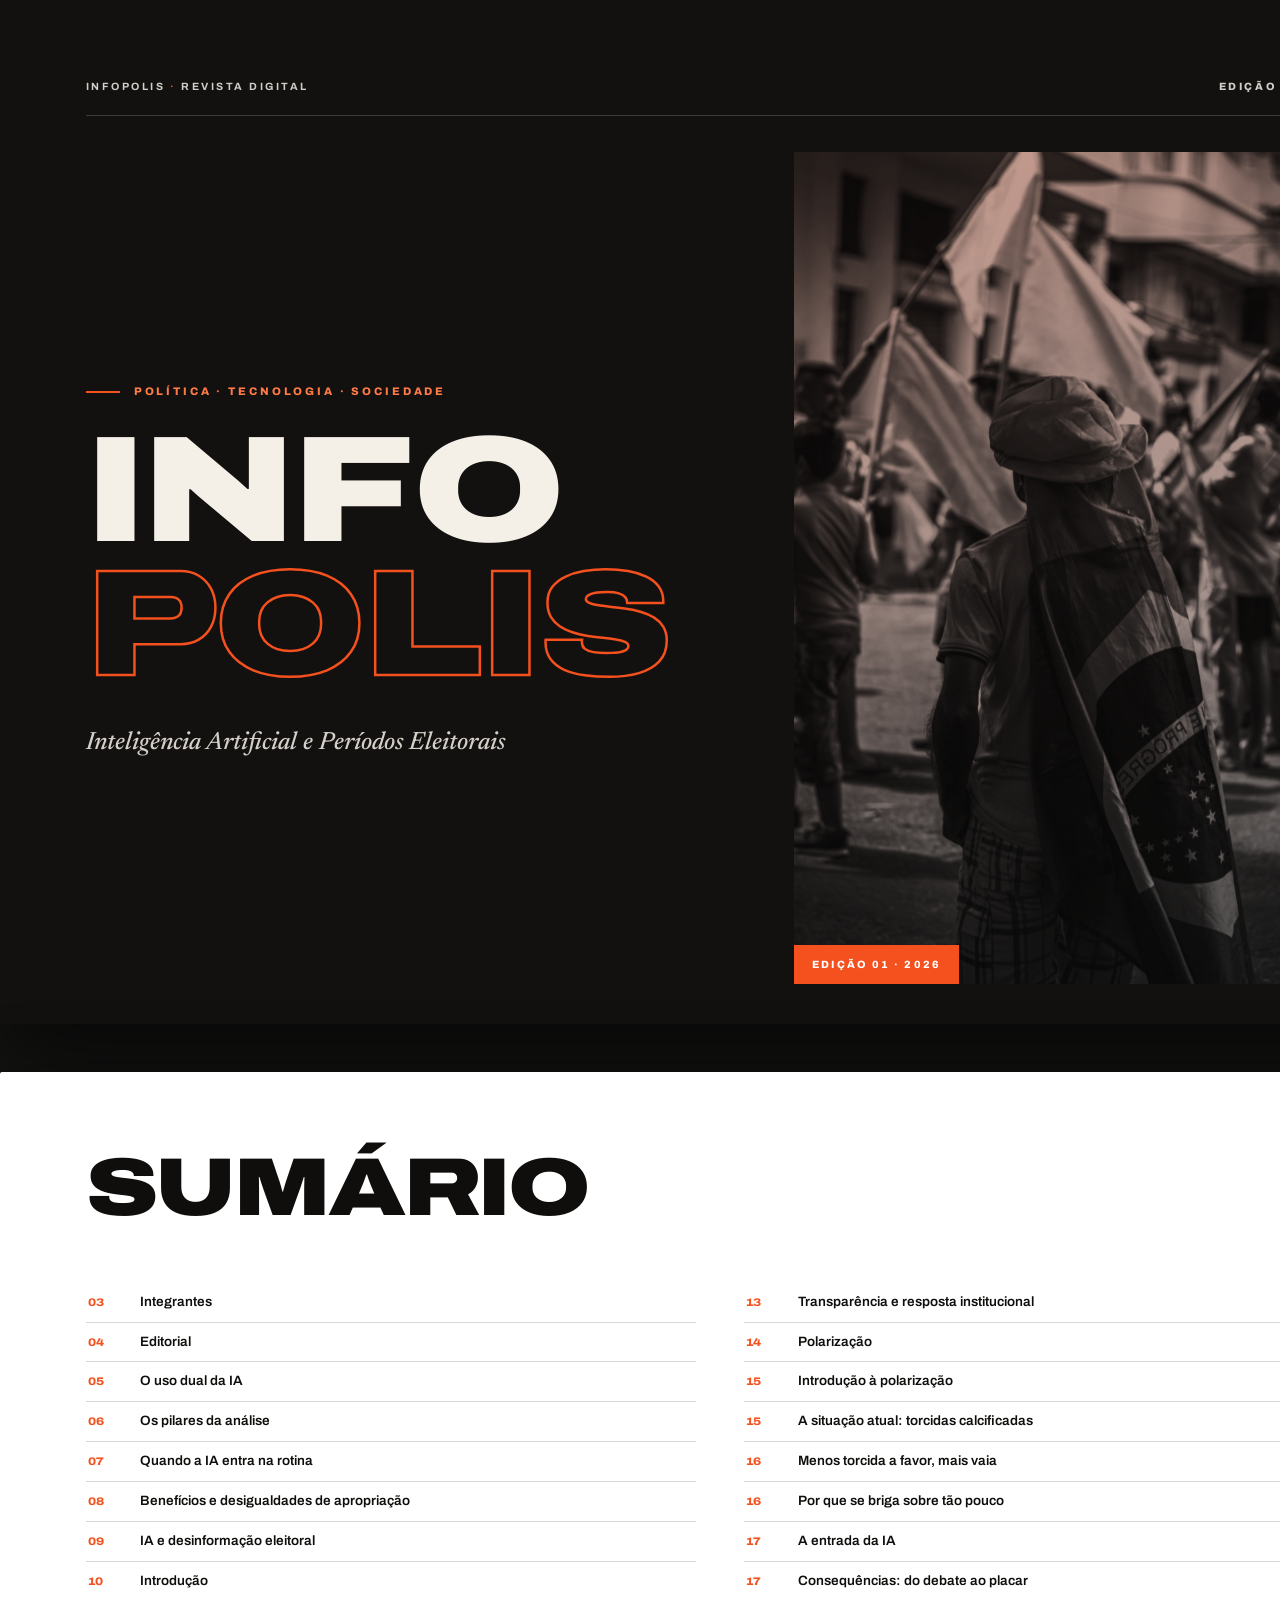
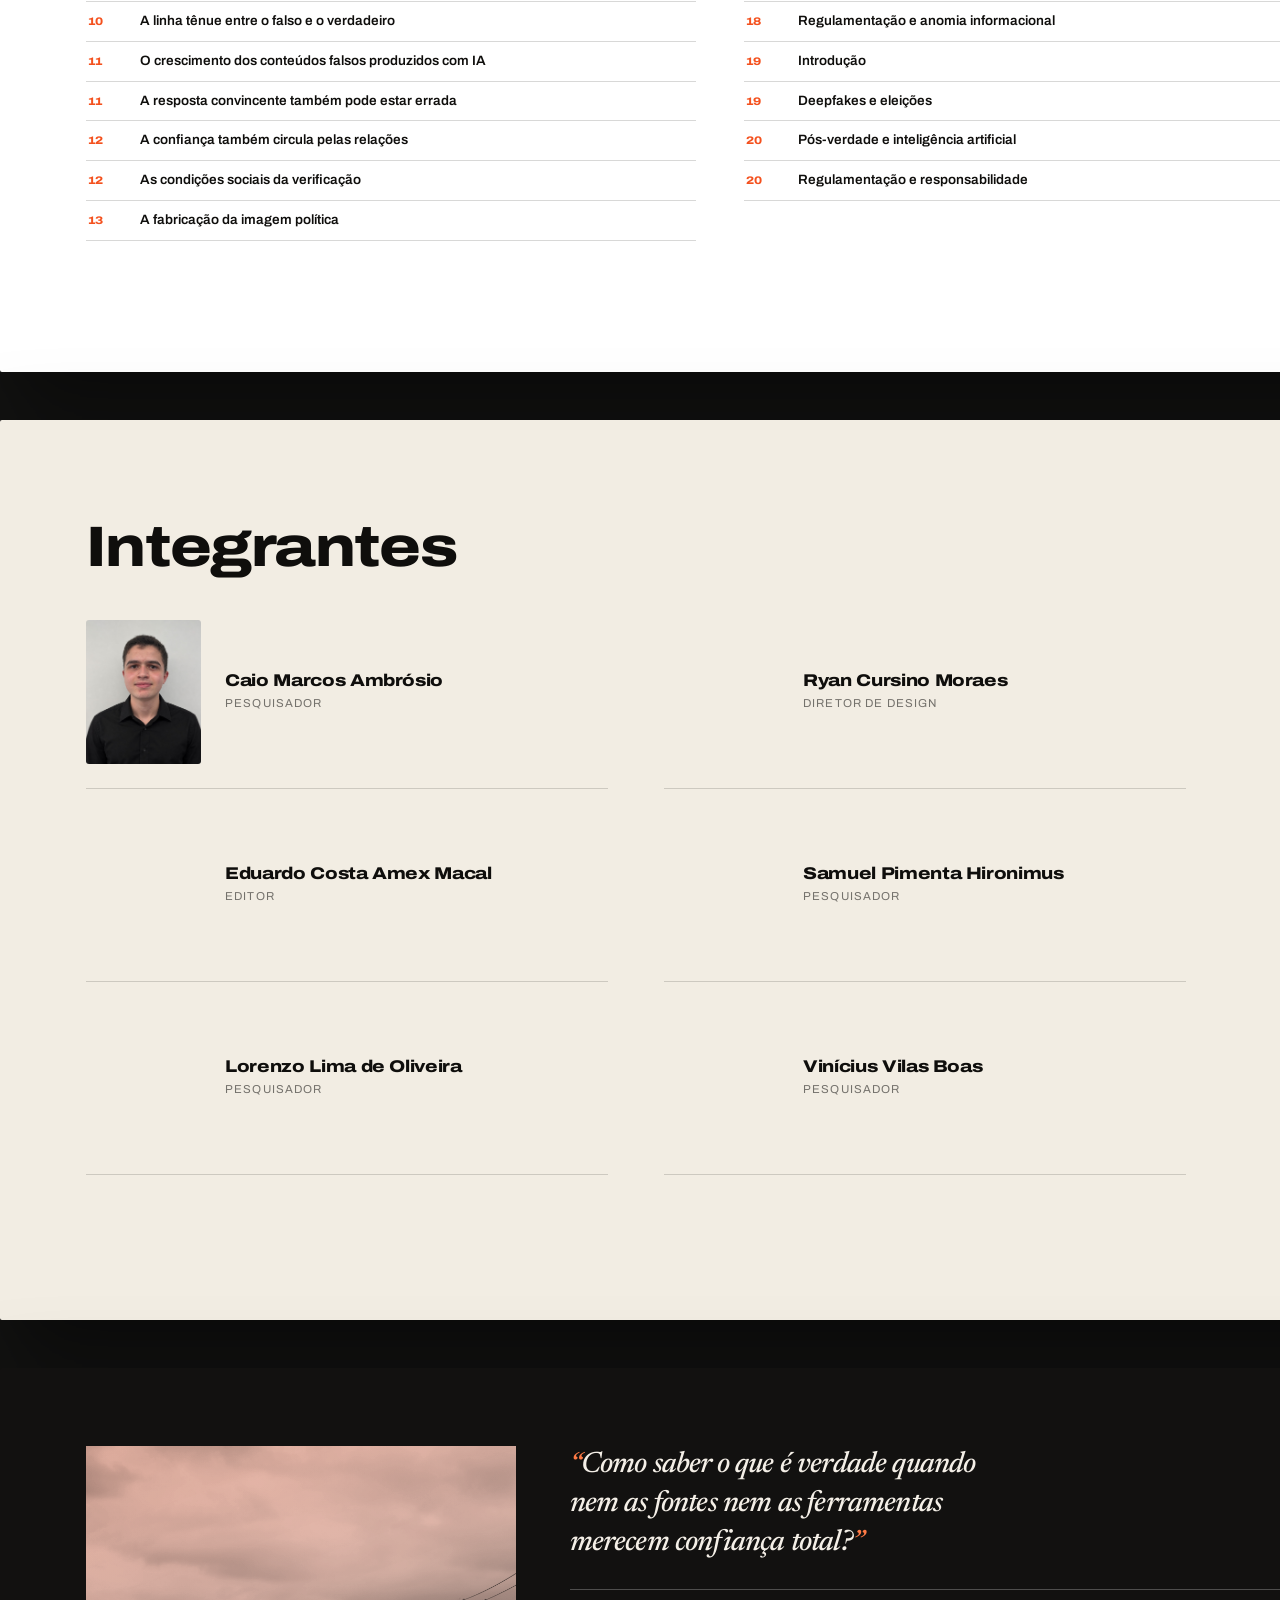
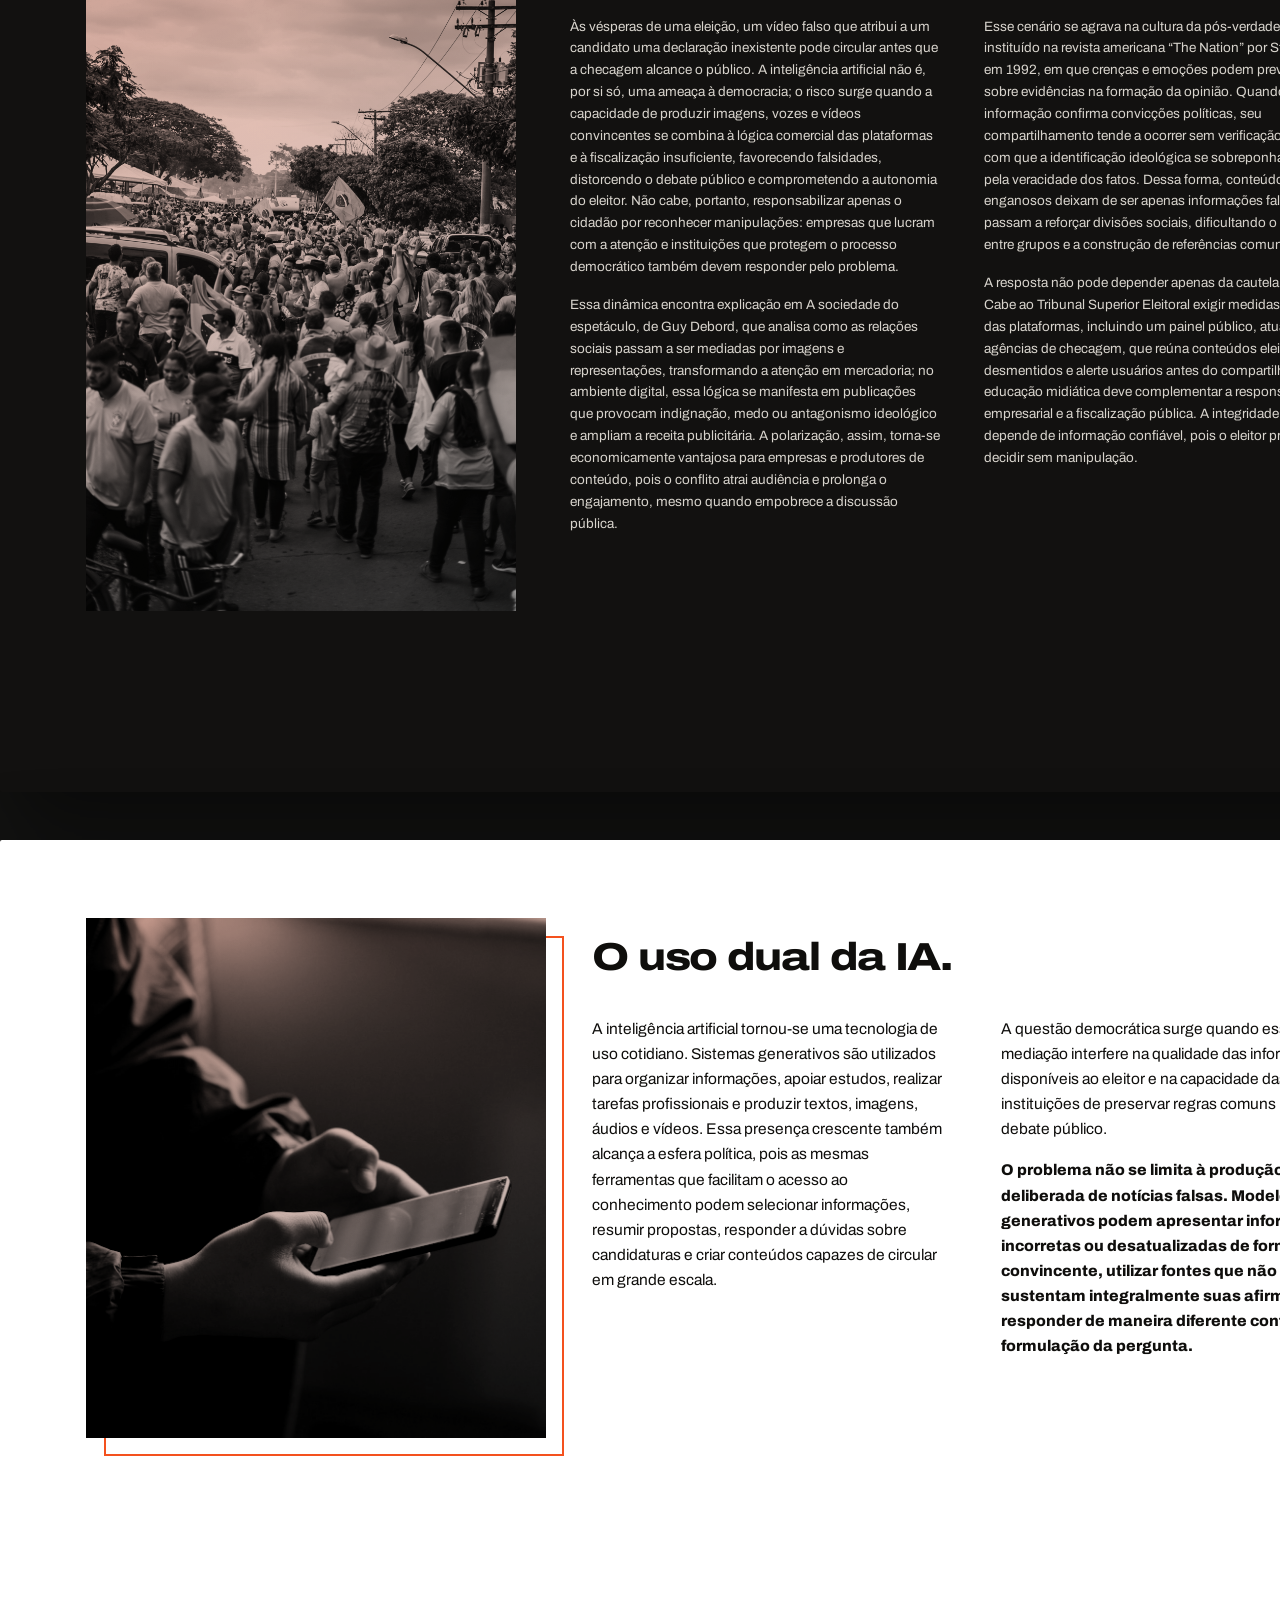
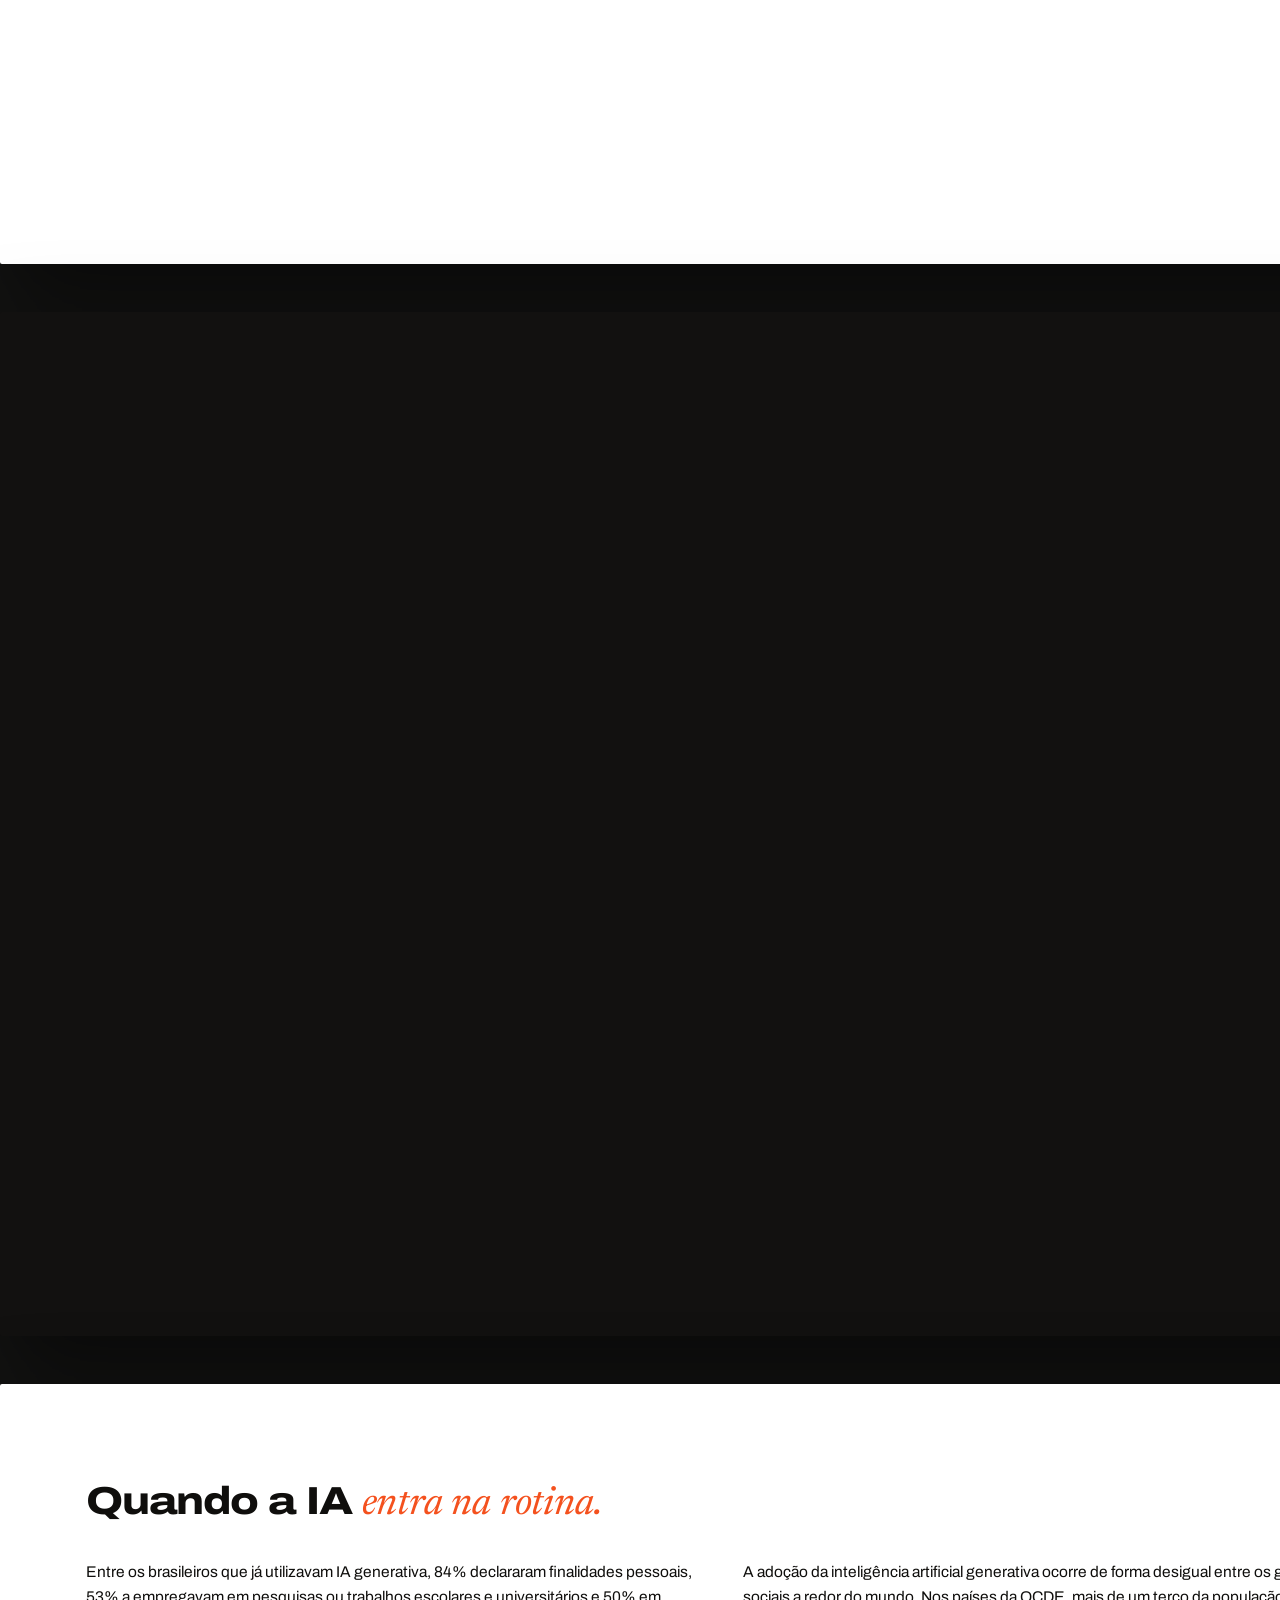
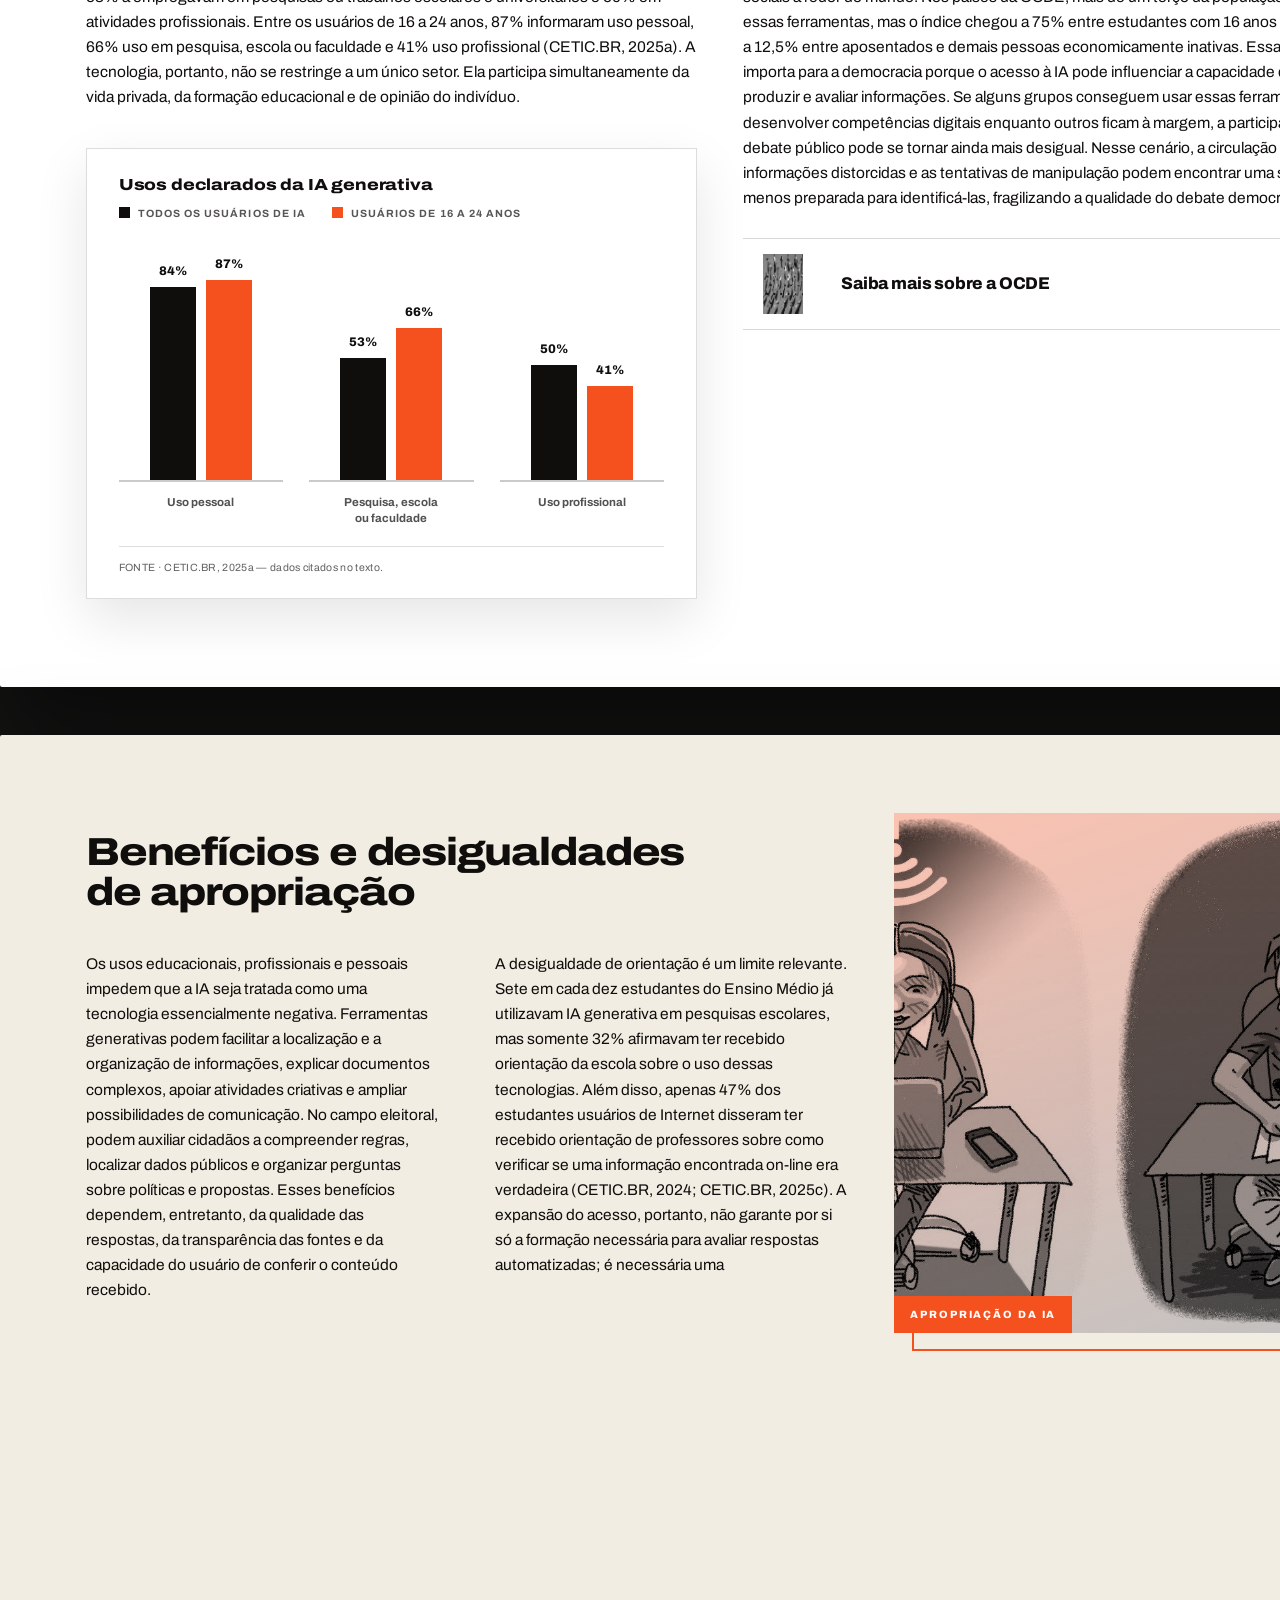
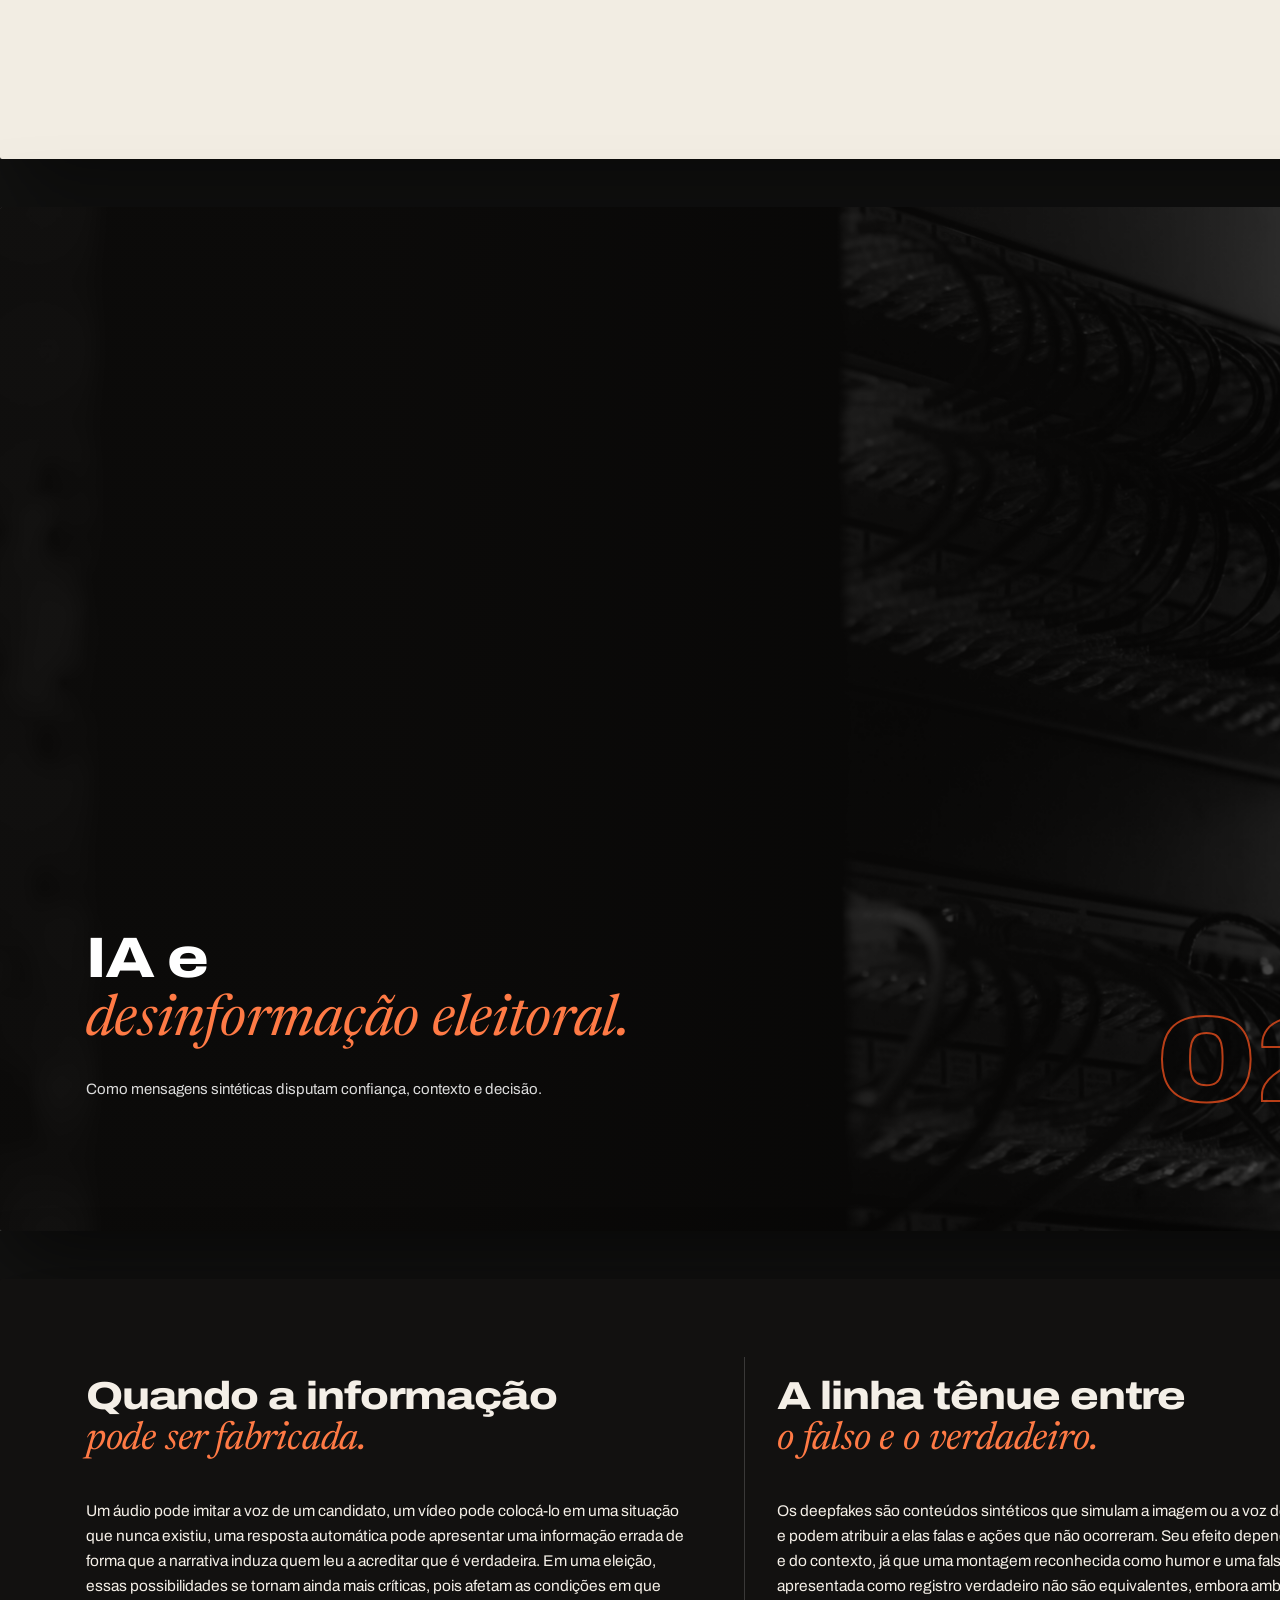
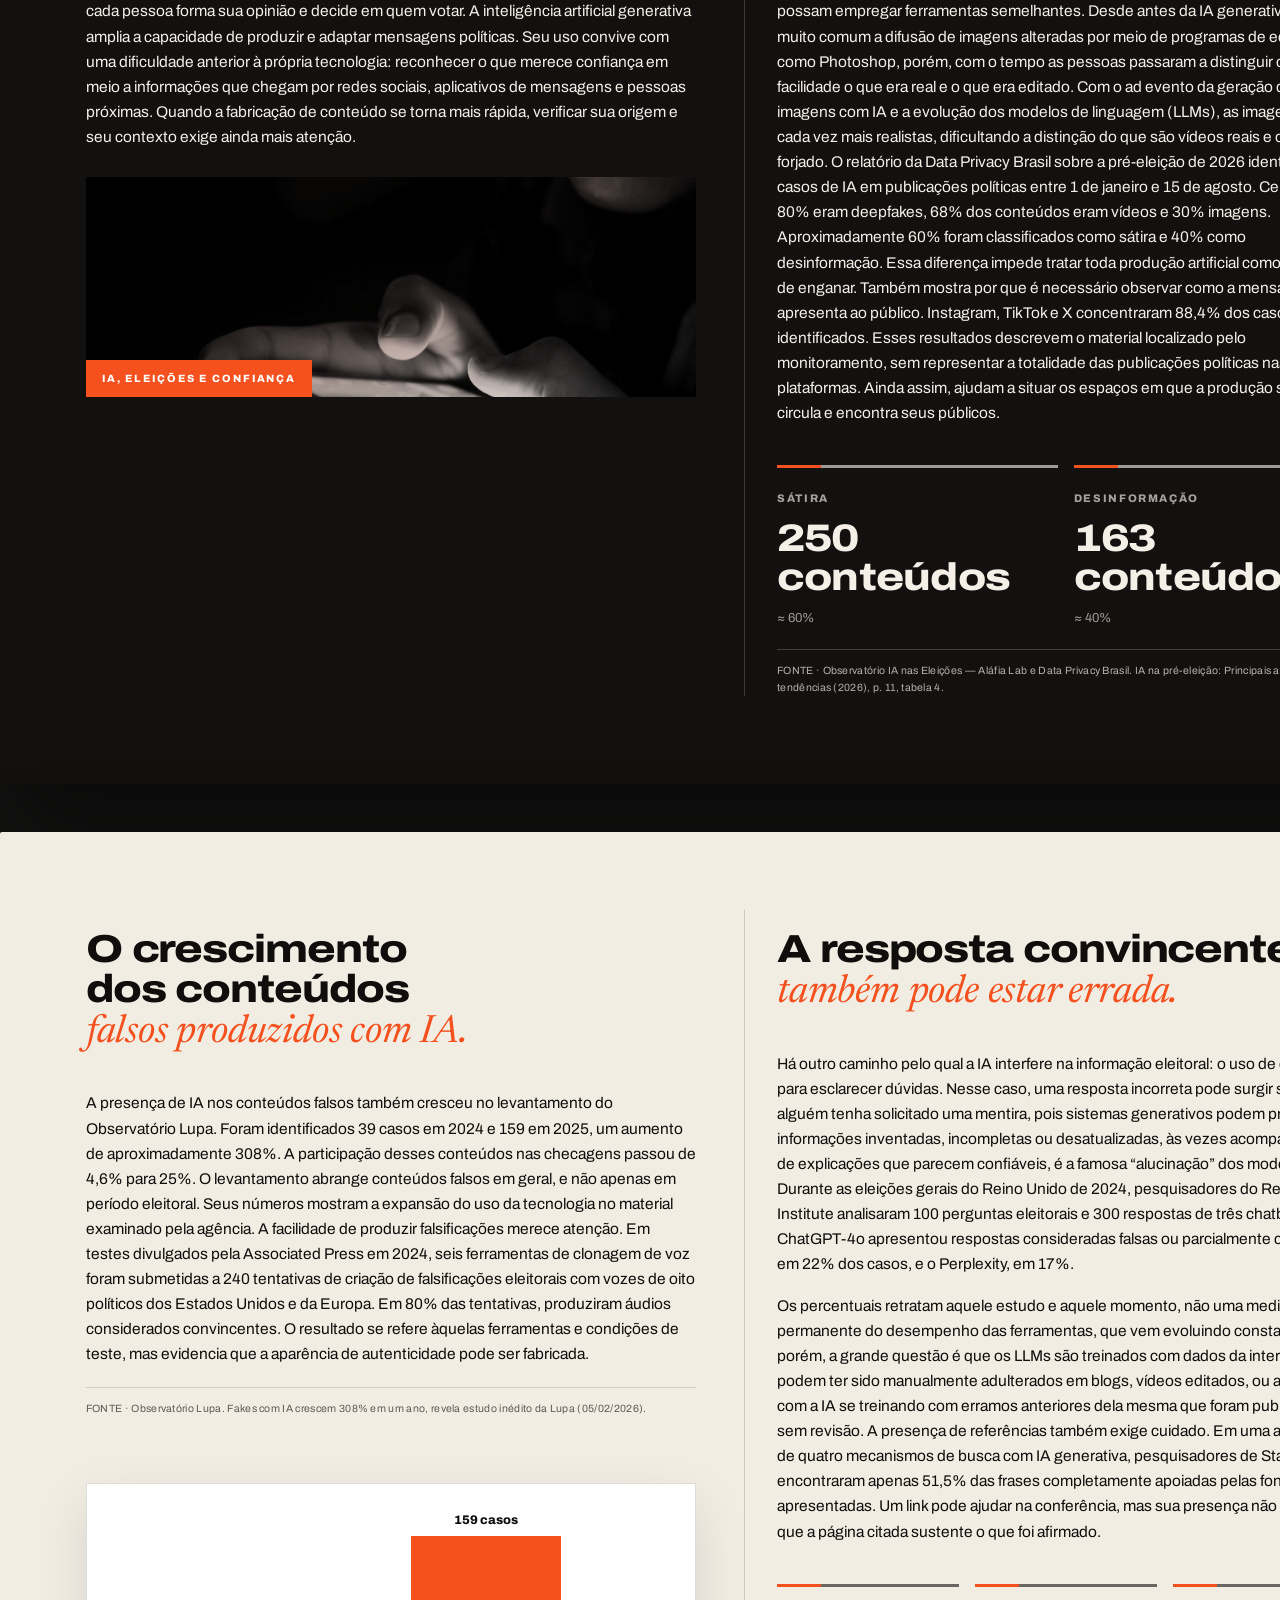
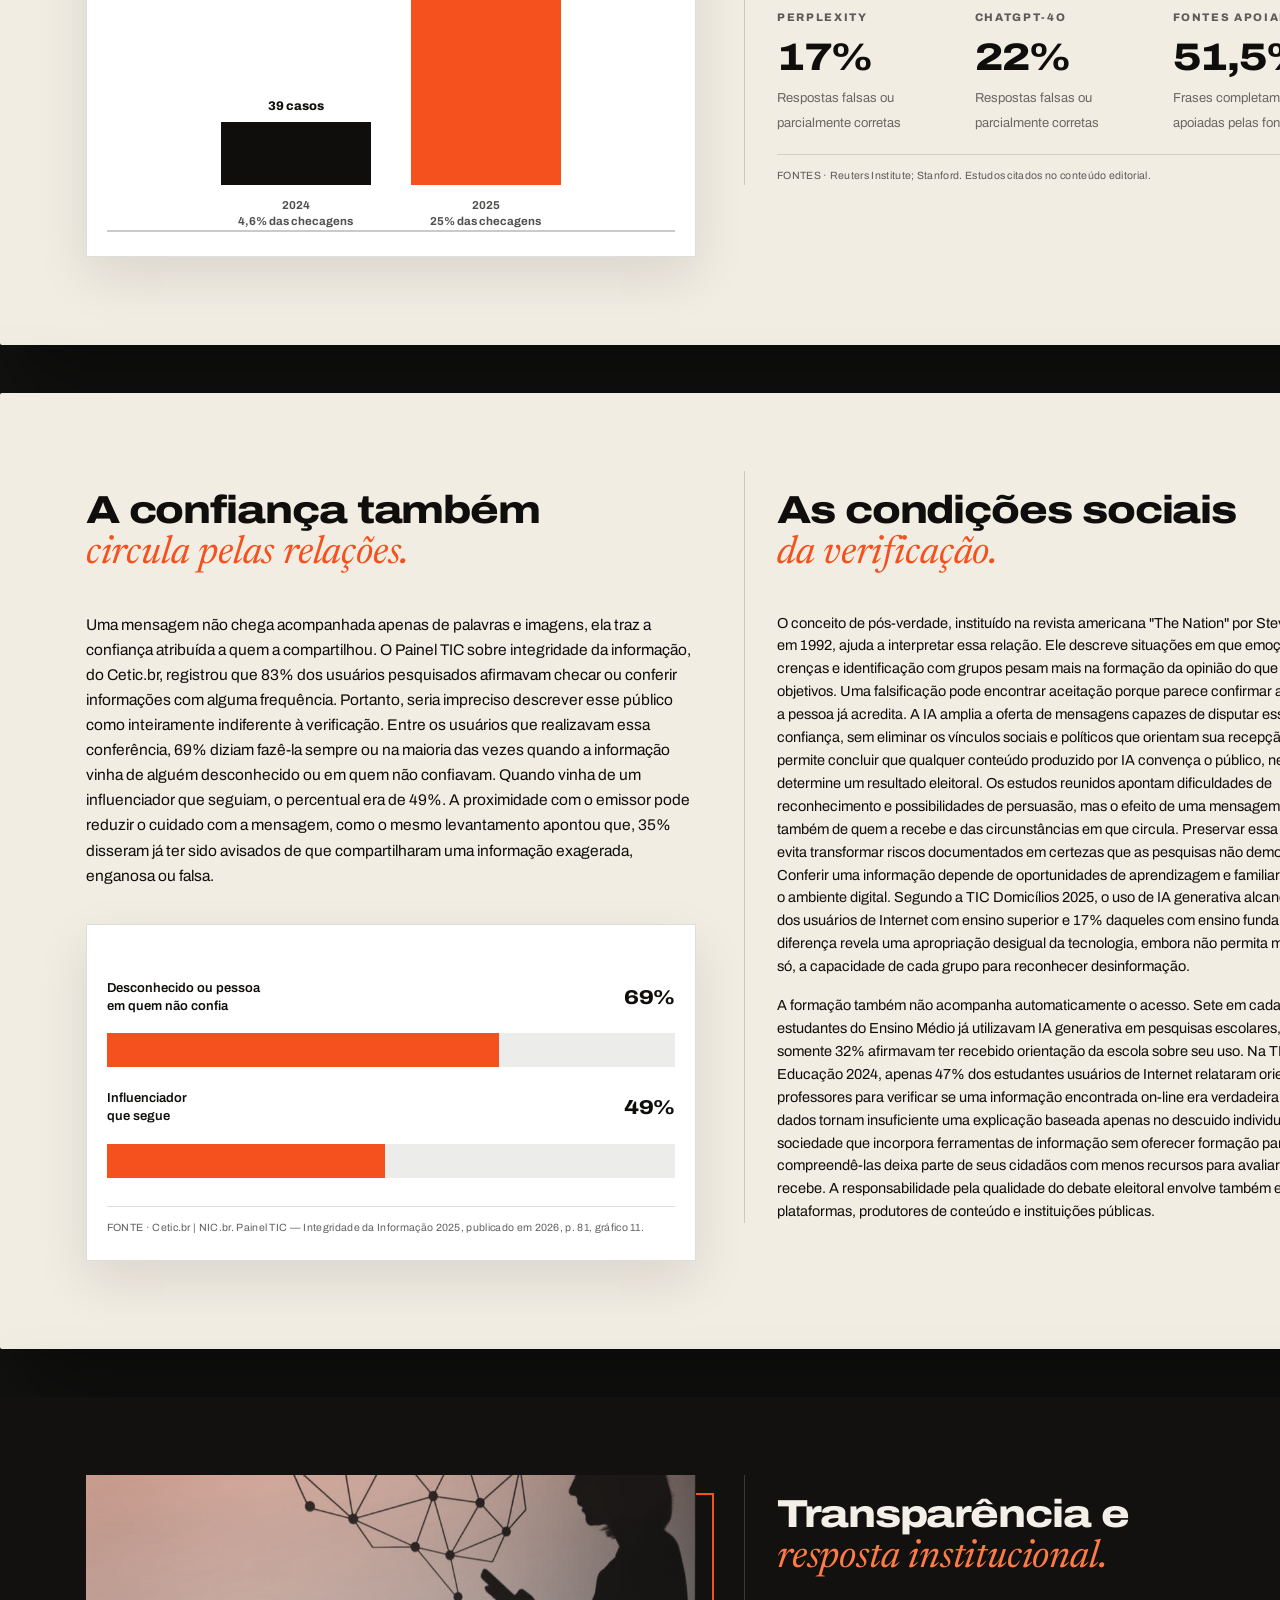
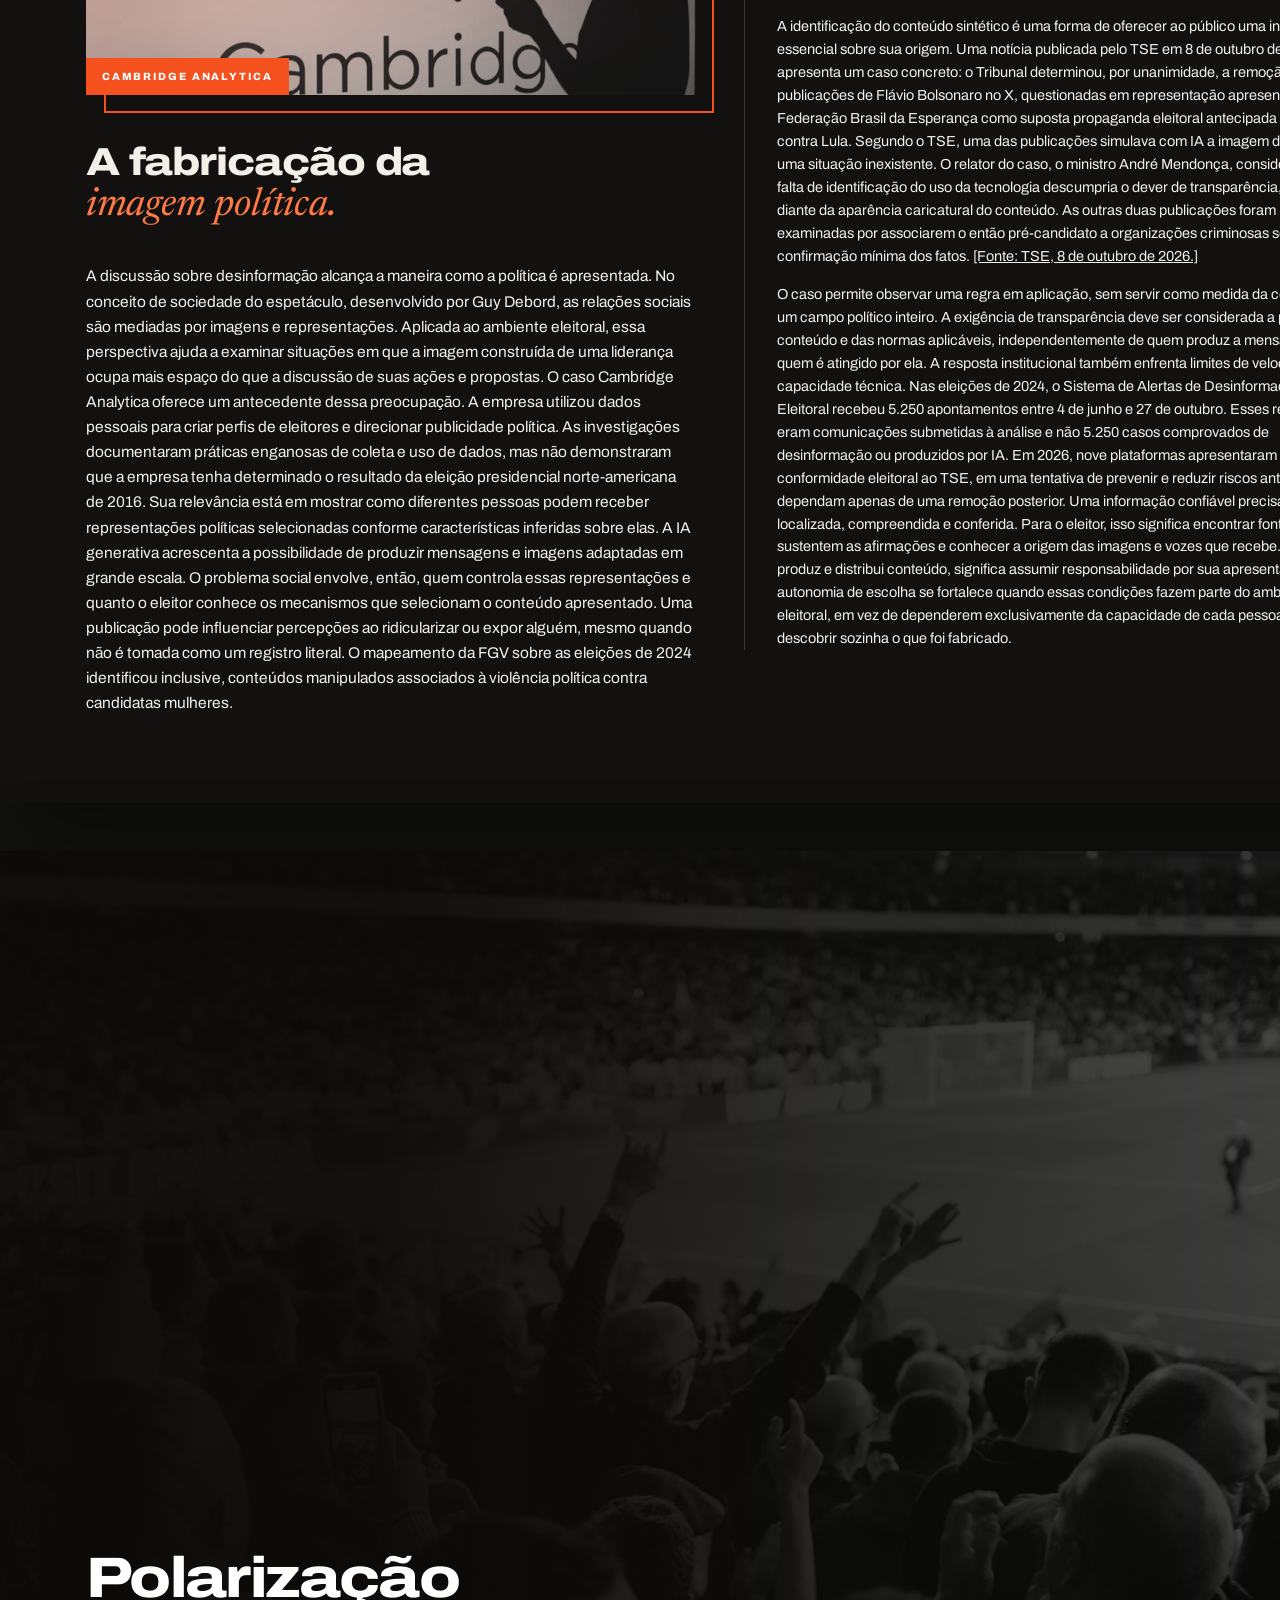
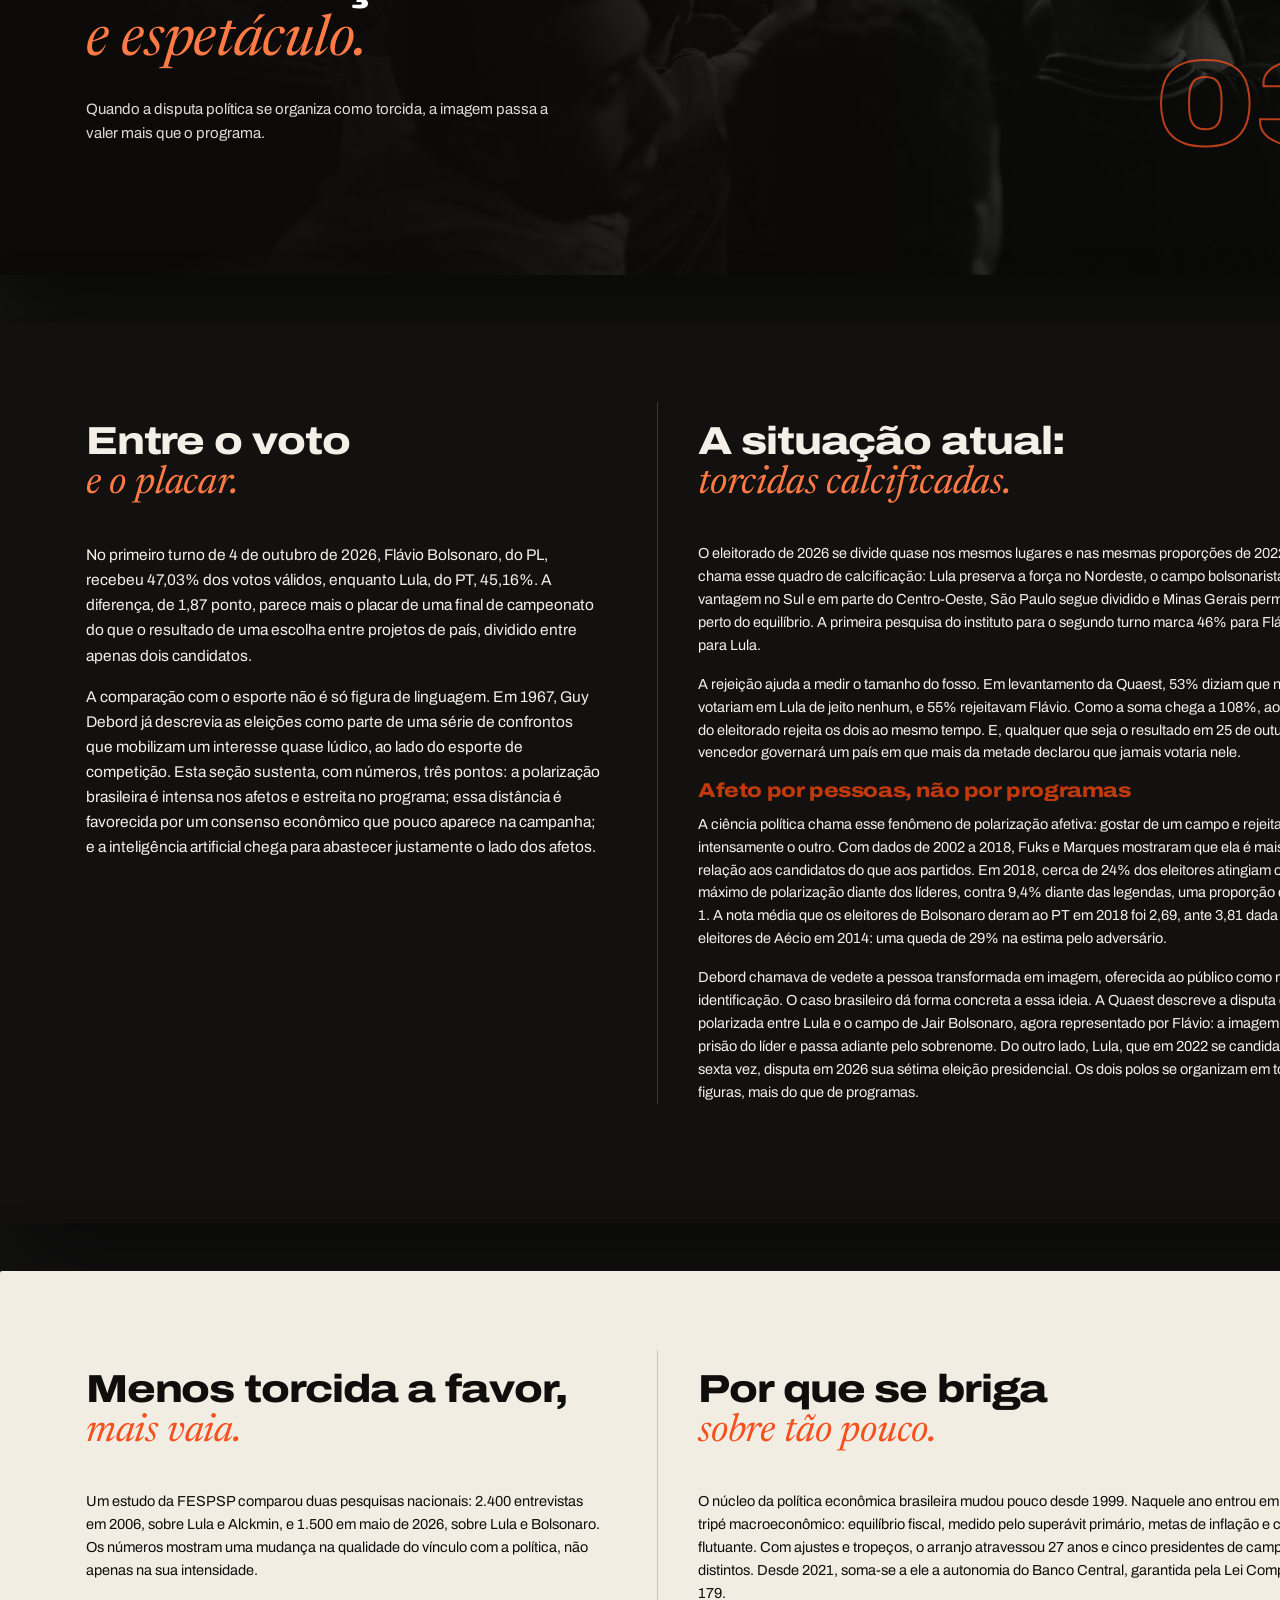
==== commit 1189debc: "Ajustando as funções" ====
--- a/index.html
+++ b/index.html
@@ -48,12 +48,12 @@
                 <h2 class="head__title">Integrantes</h2>
             </div>
             <div class="members" data-reveal style="--d:.15s" data-testid="members-list">
-                <article class="member"><span class="avatar"><img src="assets/caio.jpeg" alt="Retrato de Caio Marcos Ambrósio" loading="lazy" decoding="async"></span><div><h3>Caio Marcos Ambrósio</h3><p>Função</p></div></article>
-                <article class="member"><span class="avatar"><img src="assets/eduardo.jpeg" alt="Retrato de Eduardo Costa Amex Macal" loading="lazy" decoding="async"></span><div><h3>Eduardo Costa Amex Macal</h3><p>Função</p></div></article>
-                <article class="member"><span class="avatar"><img src="assets/lorenzo.jpeg" alt="Retrato de Lorenzo Lima de Oliveira" loading="lazy" decoding="async"></span><div><h3>Lorenzo Lima de Oliveira</h3><p>Função</p></div></article>
-                <article class="member"><span class="avatar"><img src="assets/ryan.jpeg" alt="Retrato de Ryan Cursino Moraes" loading="lazy" decoding="async"></span><div><h3>Ryan Cursino Moraes</h3><p>Função</p></div></article>
-                <article class="member"><span class="avatar"><img src="assets/samuel.jpeg" alt="Retrato de Samuel Pimenta Hironimus" loading="lazy" decoding="async"></span><div><h3>Samuel Pimenta Hironimus</h3><p>Função</p></div></article>
-                <article class="member"><span class="avatar"><img src="assets/vinicius.jpeg" alt="Retrato de Vinícius Vilas Boas" loading="lazy" decoding="async"></span><div><h3>Vinícius Vilas Boas</h3><p>Função</p></div></article>
+                <article class="member"><span class="avatar"><img src="assets/caio.jpeg" alt="Retrato de Caio Marcos Ambrósio" loading="lazy" decoding="async"></span><div><h3>Caio Marcos Ambrósio</h3><p>Pesquisador</p></div></article>
+                <article class="member"><span class="avatar"><img src="assets/eduardo.jpeg" alt="Retrato de Eduardo Costa Amex Macal" loading="lazy" decoding="async"></span><div><h3>Eduardo Costa Amex Macal</h3><p>Editor</p></div></article>
+                <article class="member"><span class="avatar"><img src="assets/lorenzo.jpeg" alt="Retrato de Lorenzo Lima de Oliveira" loading="lazy" decoding="async"></span><div><h3>Lorenzo Lima de Oliveira</h3><p>Pesquisador</p></div></article>
+                <article class="member"><span class="avatar"><img src="assets/ryan.jpeg" alt="Retrato de Ryan Cursino Moraes" loading="lazy" decoding="async"></span><div><h3>Ryan Cursino Moraes</h3><p>Diretor de Design</p></div></article>
+                <article class="member"><span class="avatar"><img src="assets/samuel.jpeg" alt="Retrato de Samuel Pimenta Hironimus" loading="lazy" decoding="async"></span><div><h3>Samuel Pimenta Hironimus</h3><p>Pesquisador</p></div></article>
+                <article class="member"><span class="avatar"><img src="assets/vinicius.jpeg" alt="Retrato de Vinícius Vilas Boas" loading="lazy" decoding="async"></span><div><h3>Vinícius Vilas Boas</h3><p>Pesquisador</p></div></article>
             </div>
             <div class="pag">03</div>
         </section>
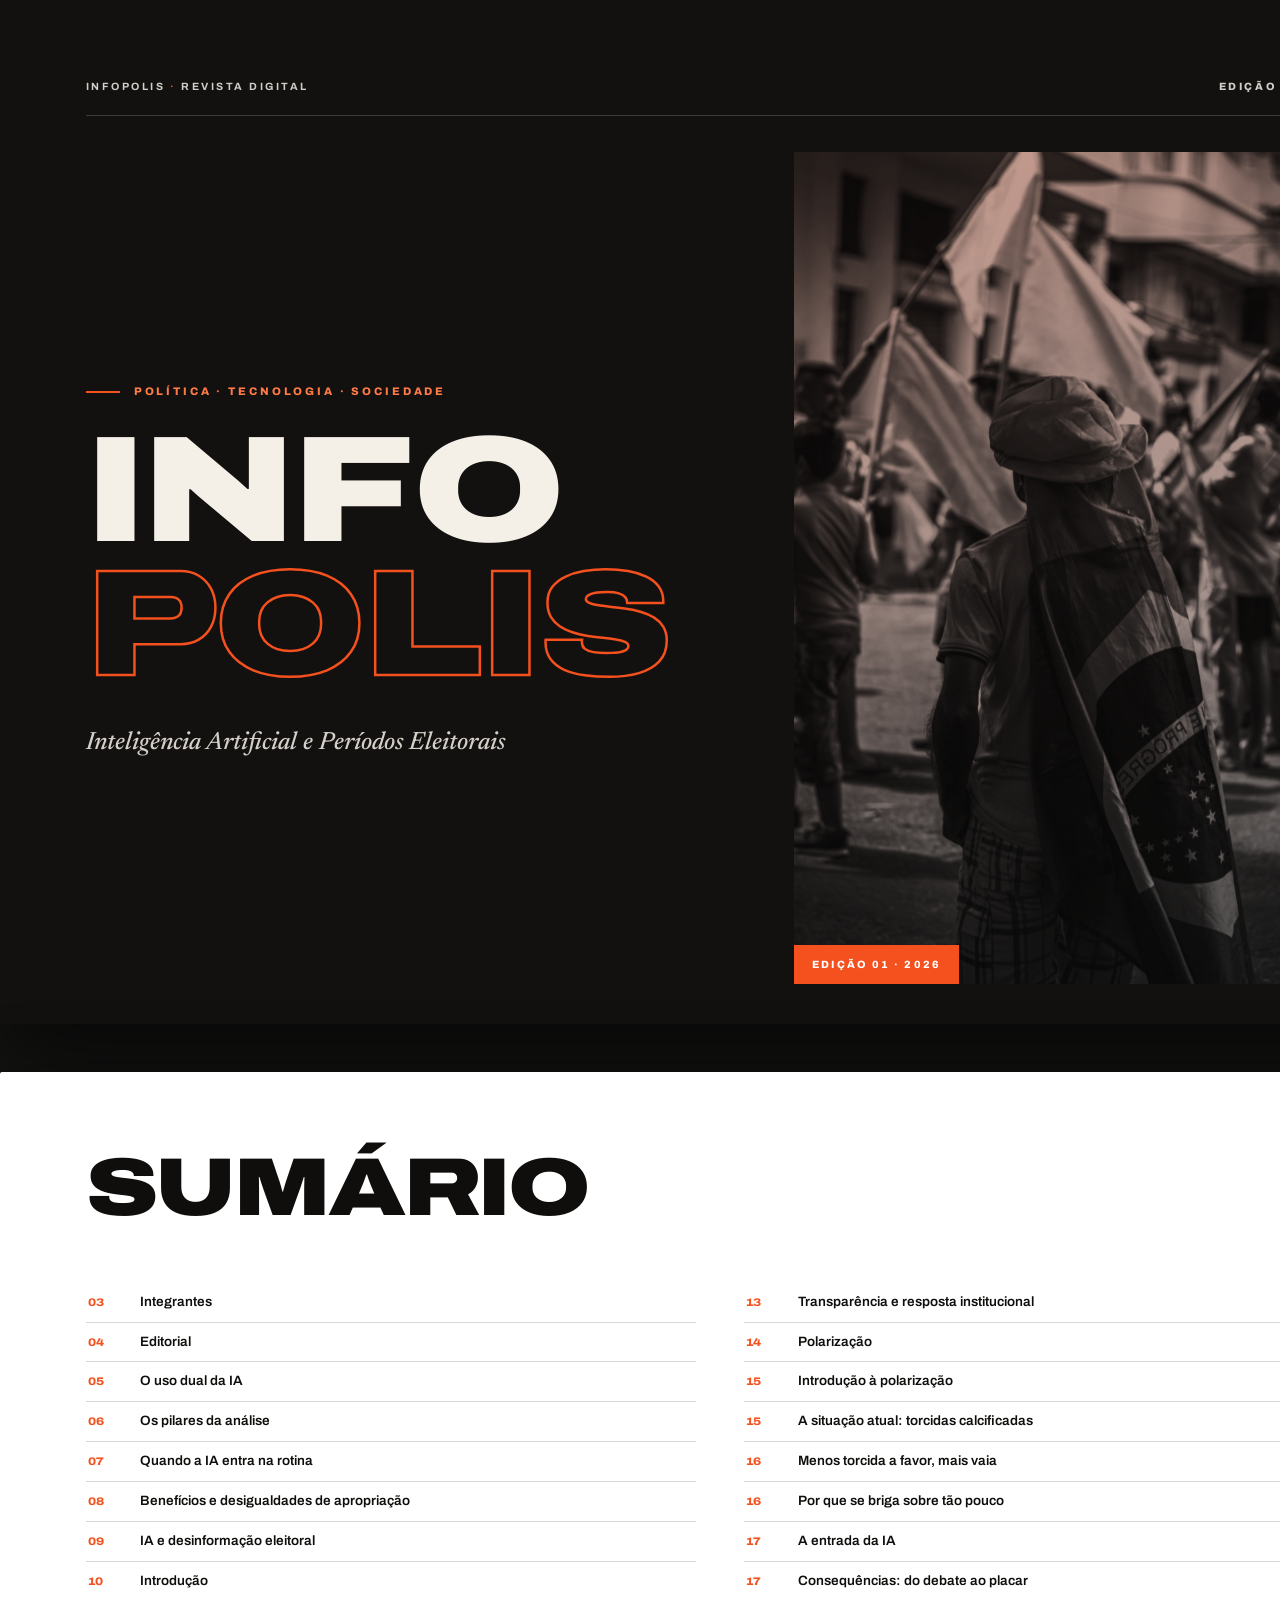
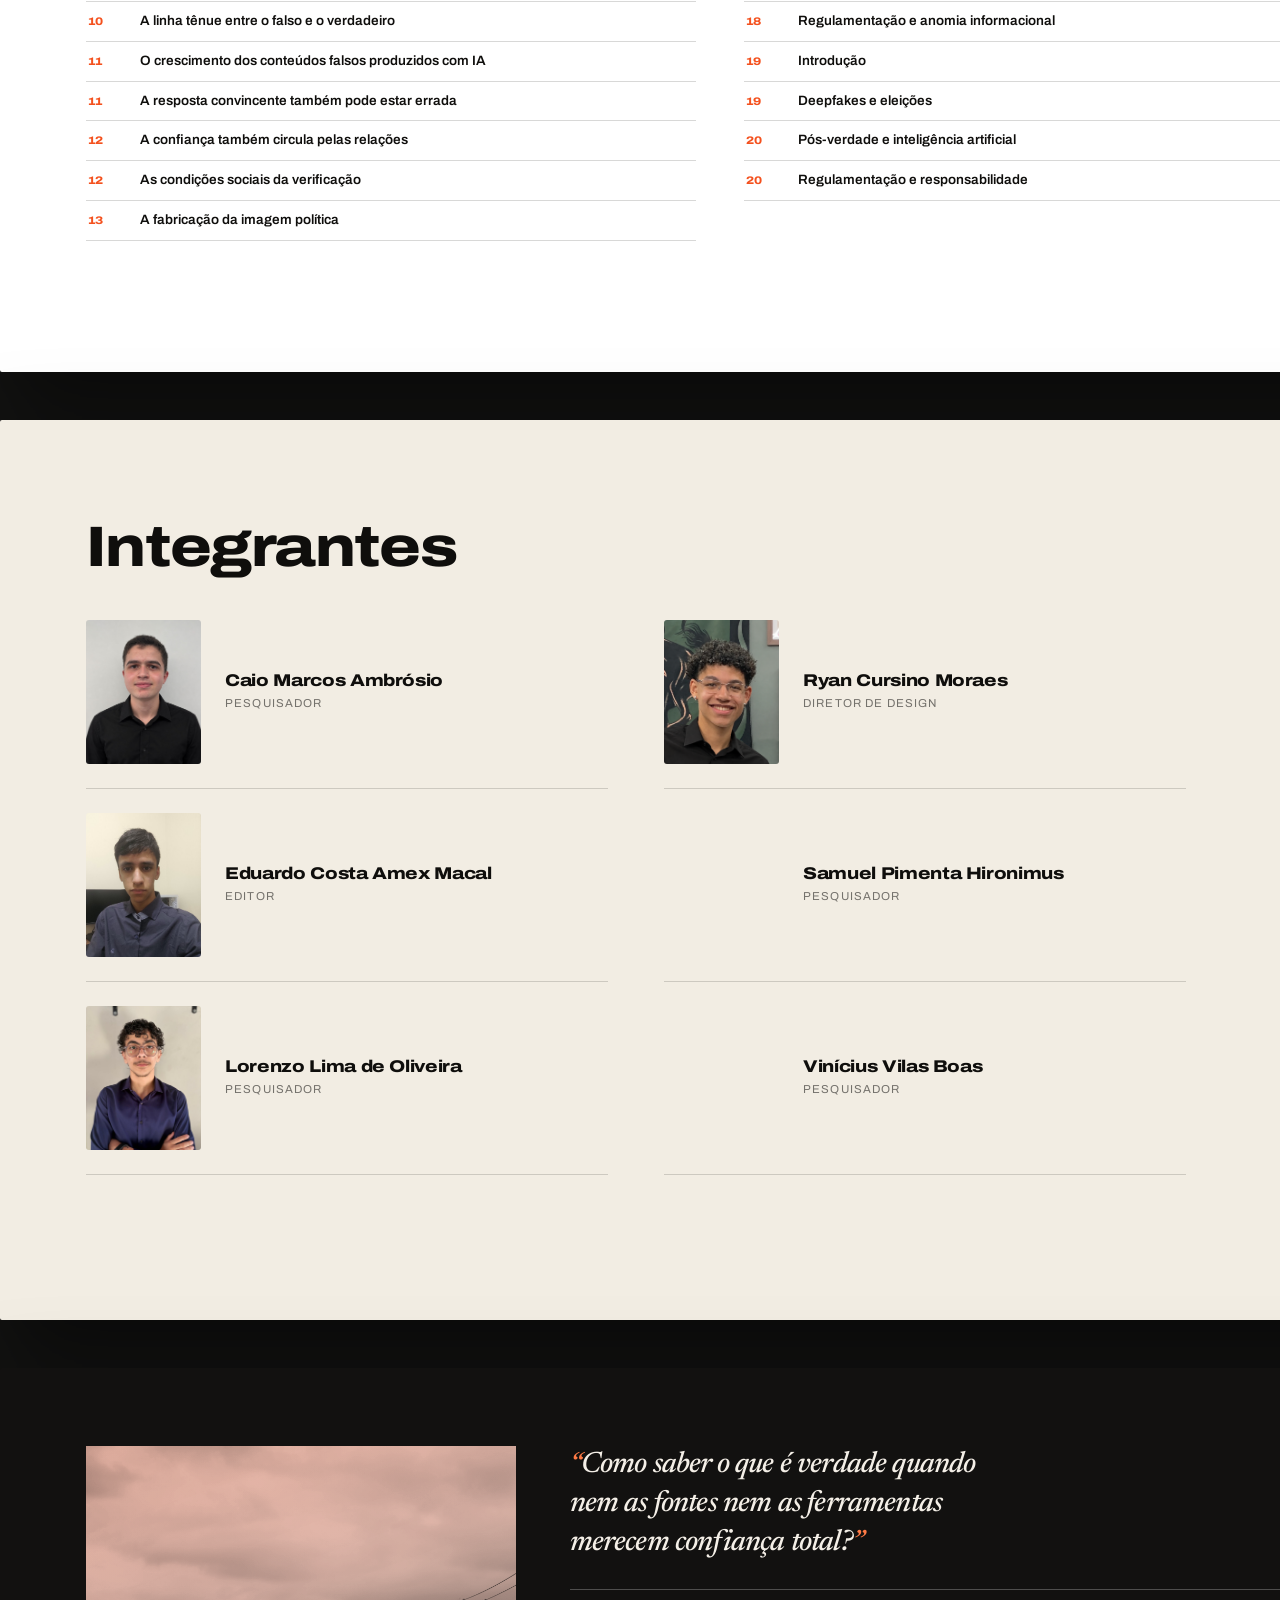
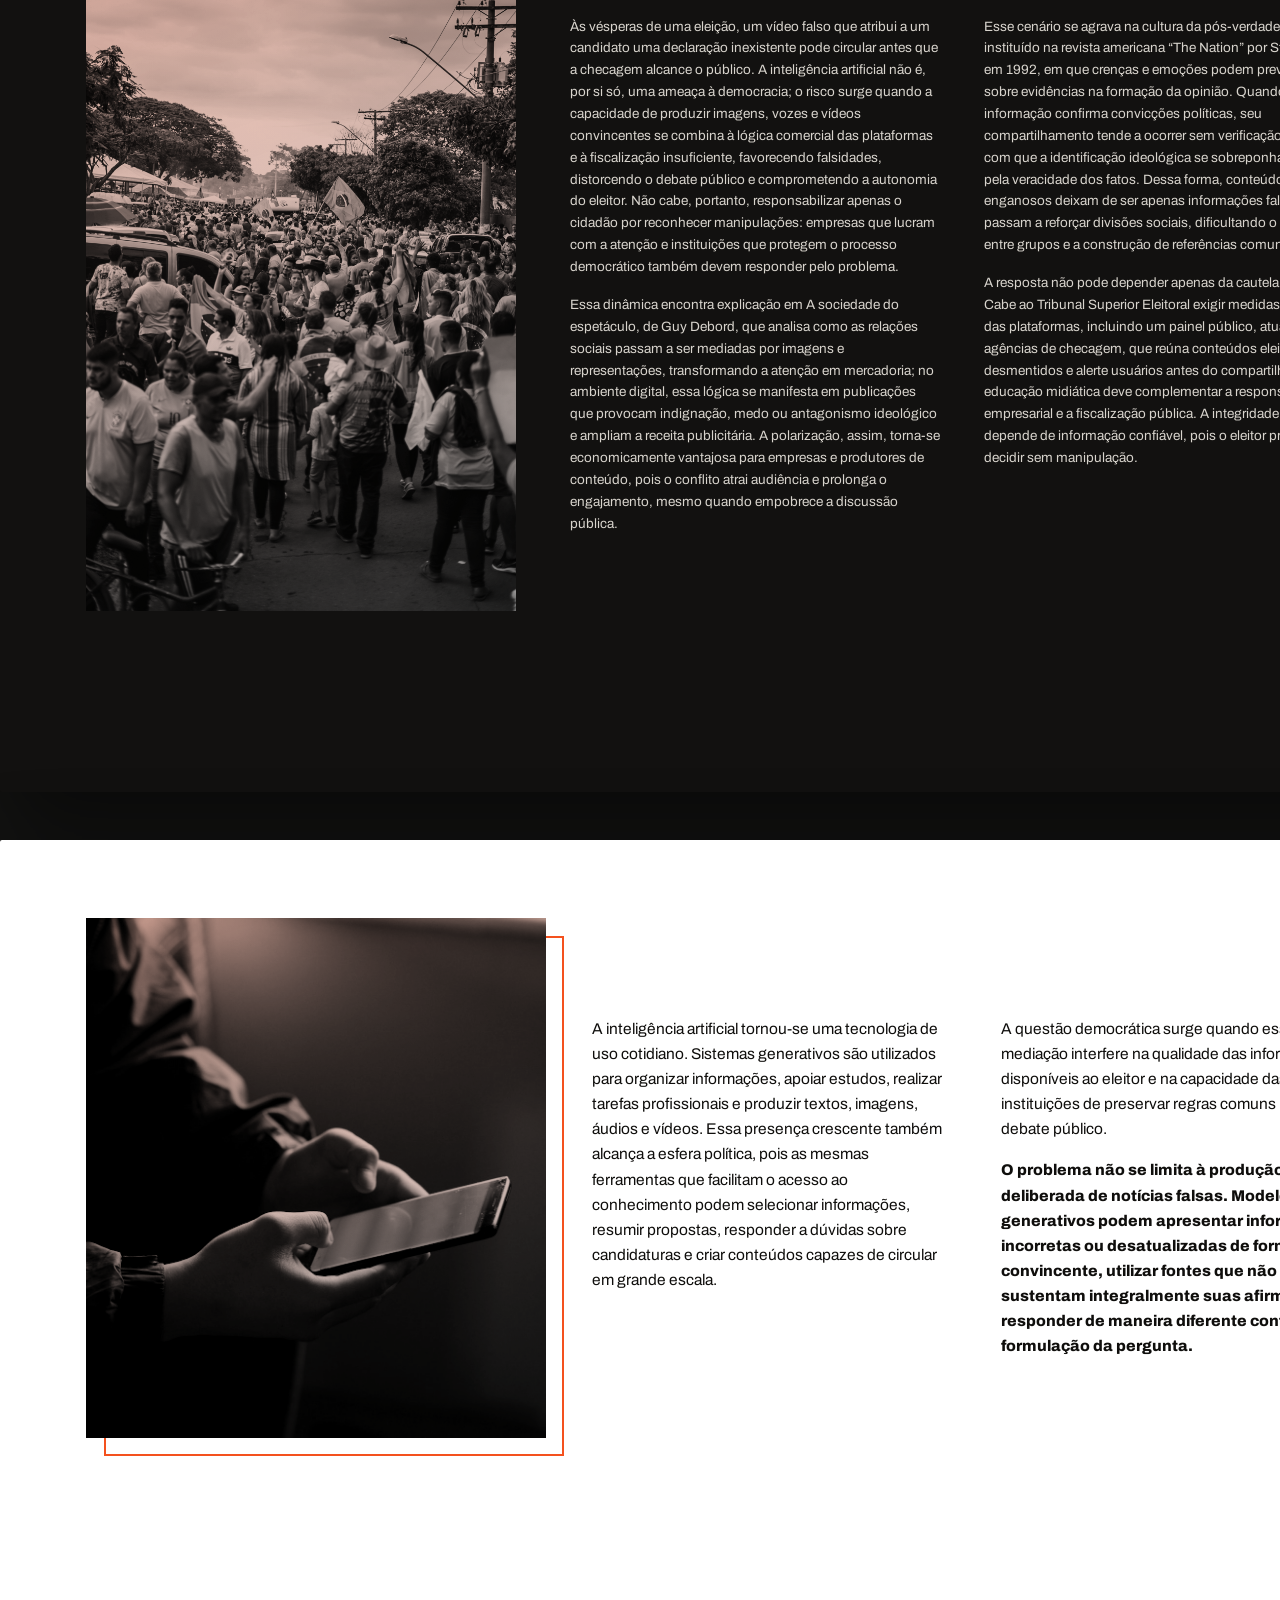
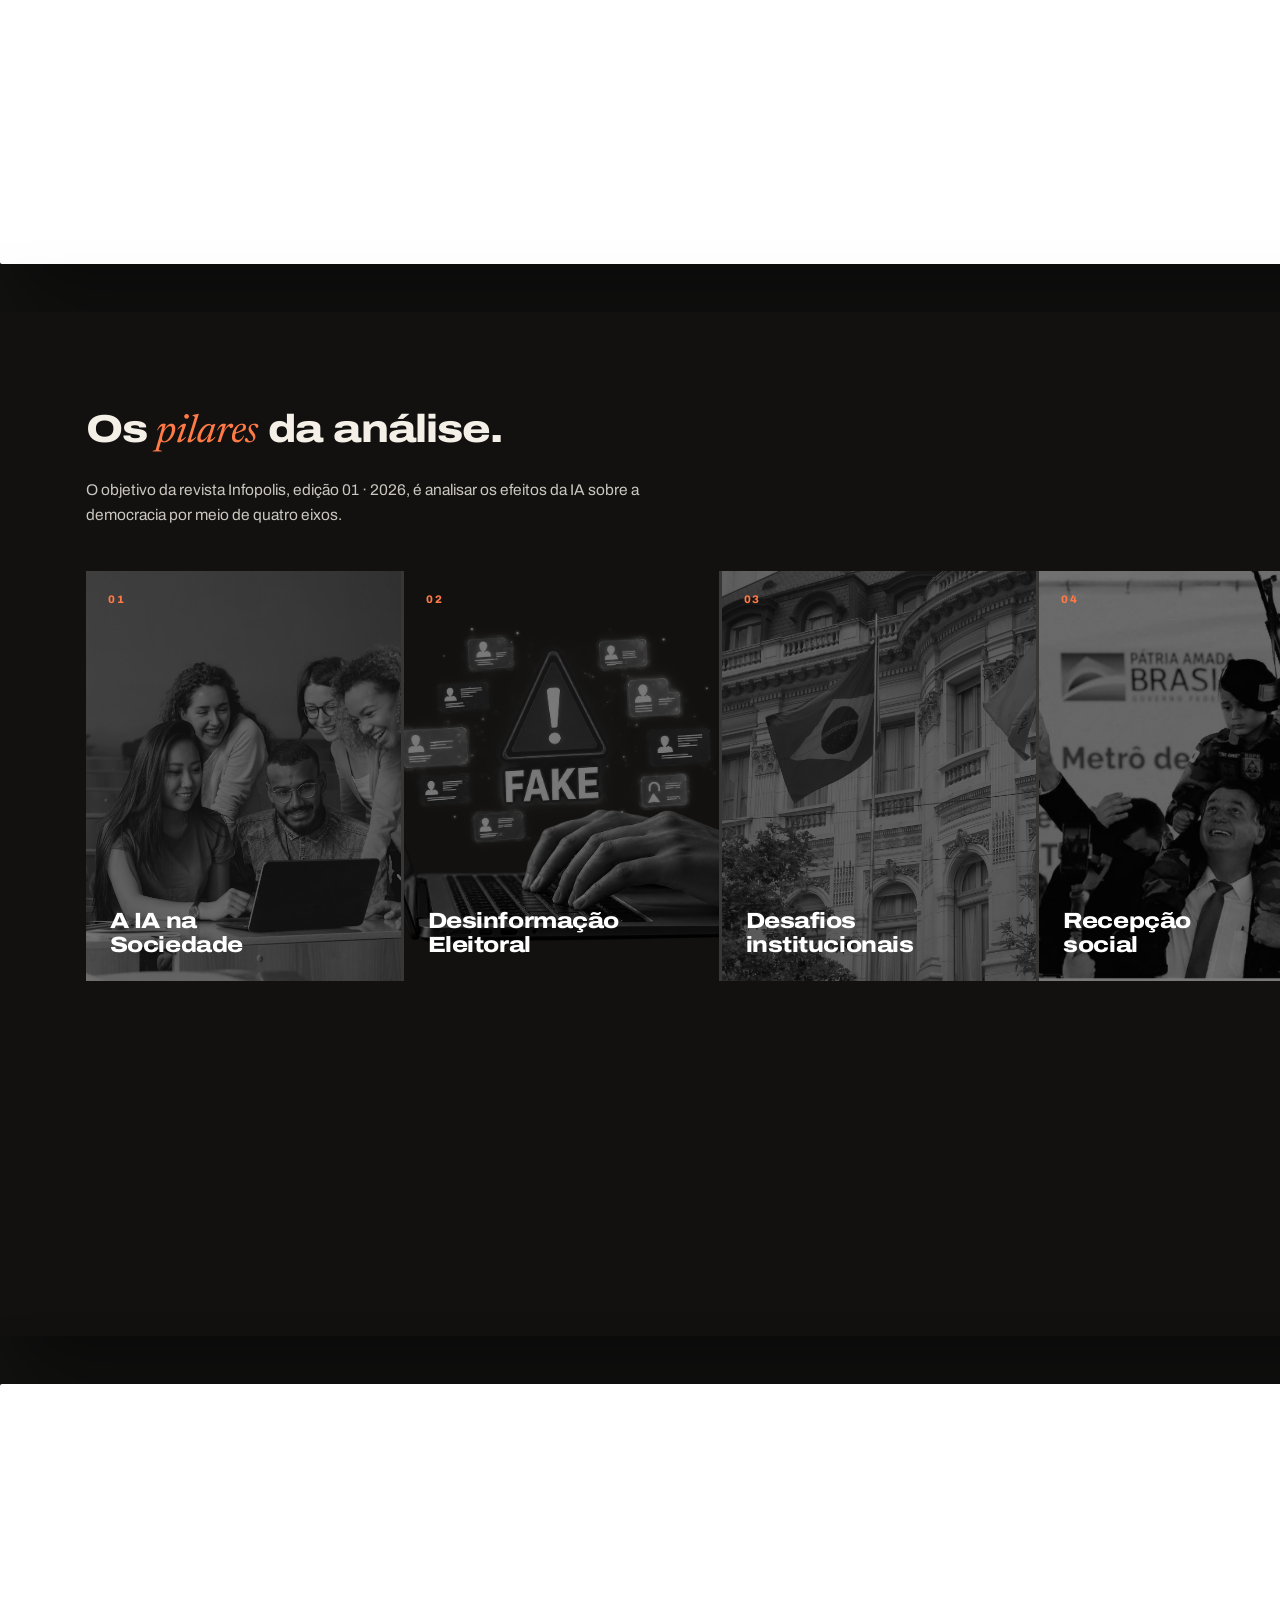
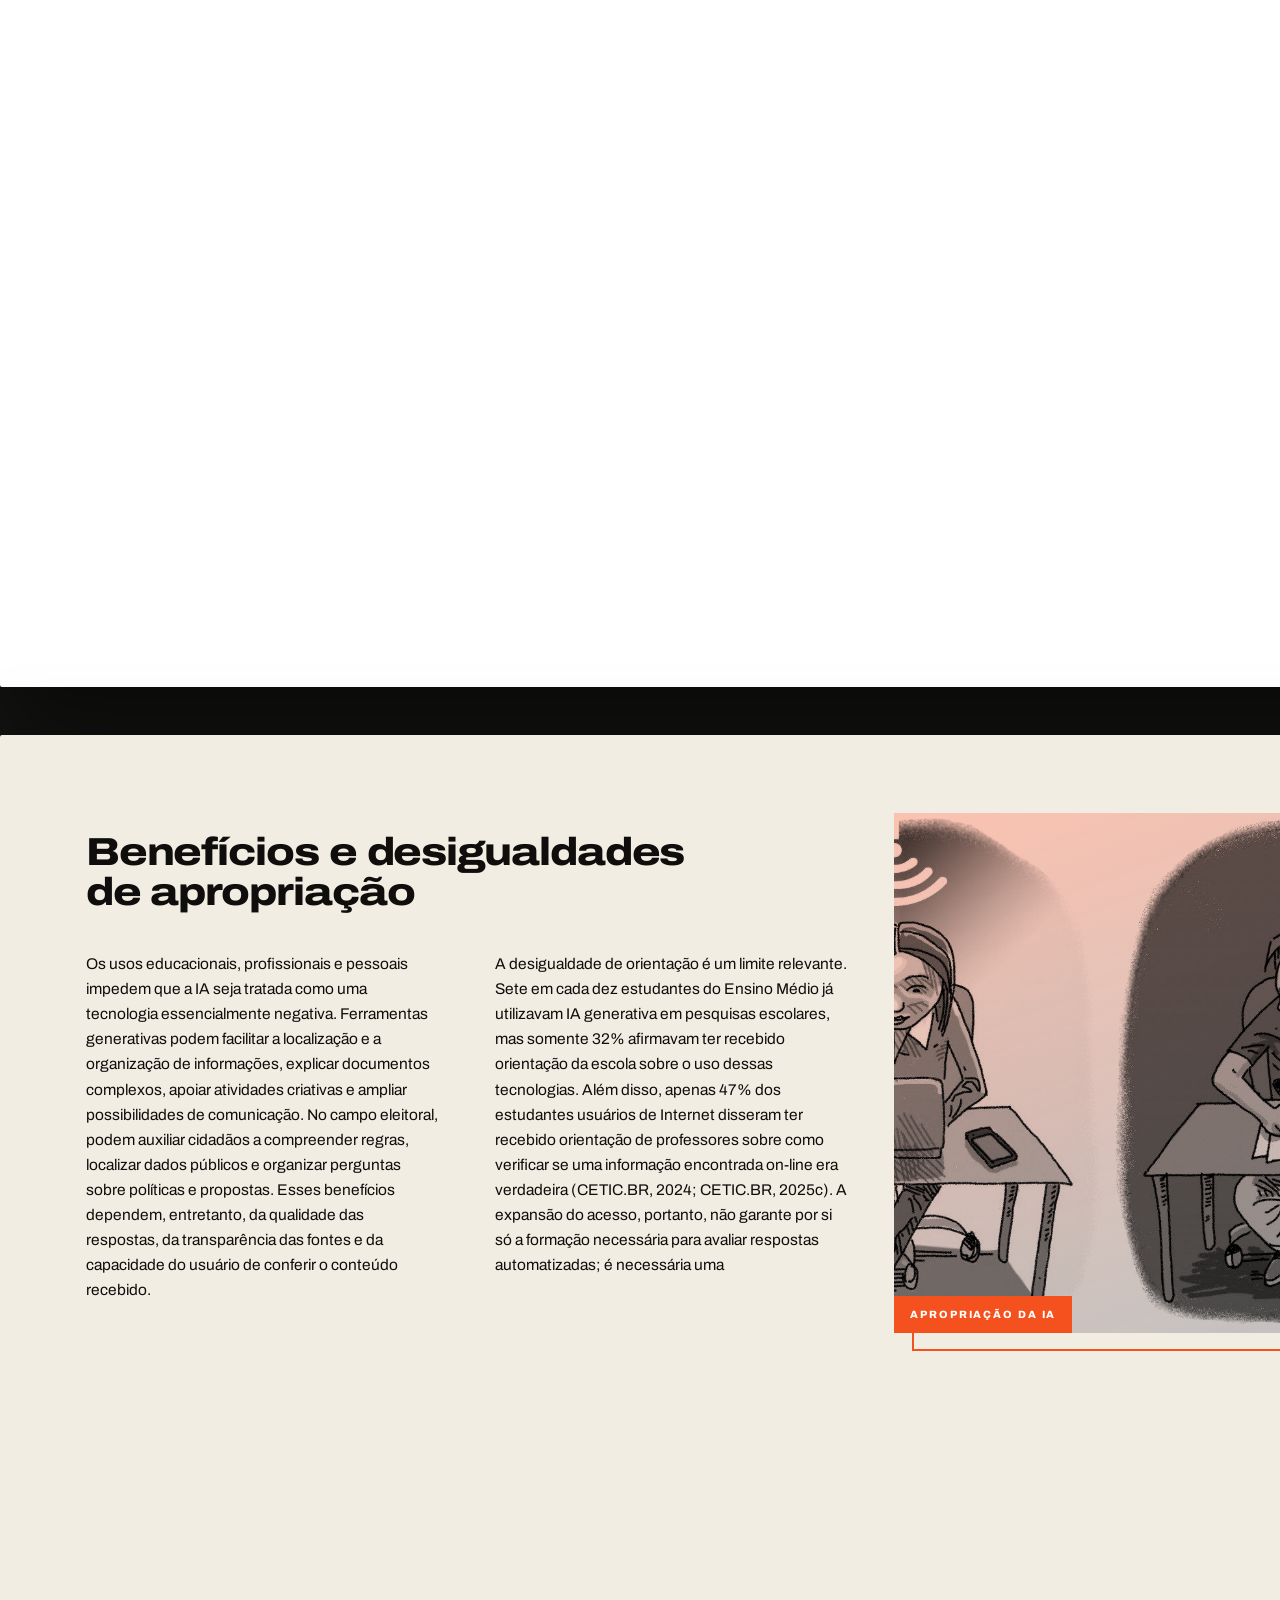
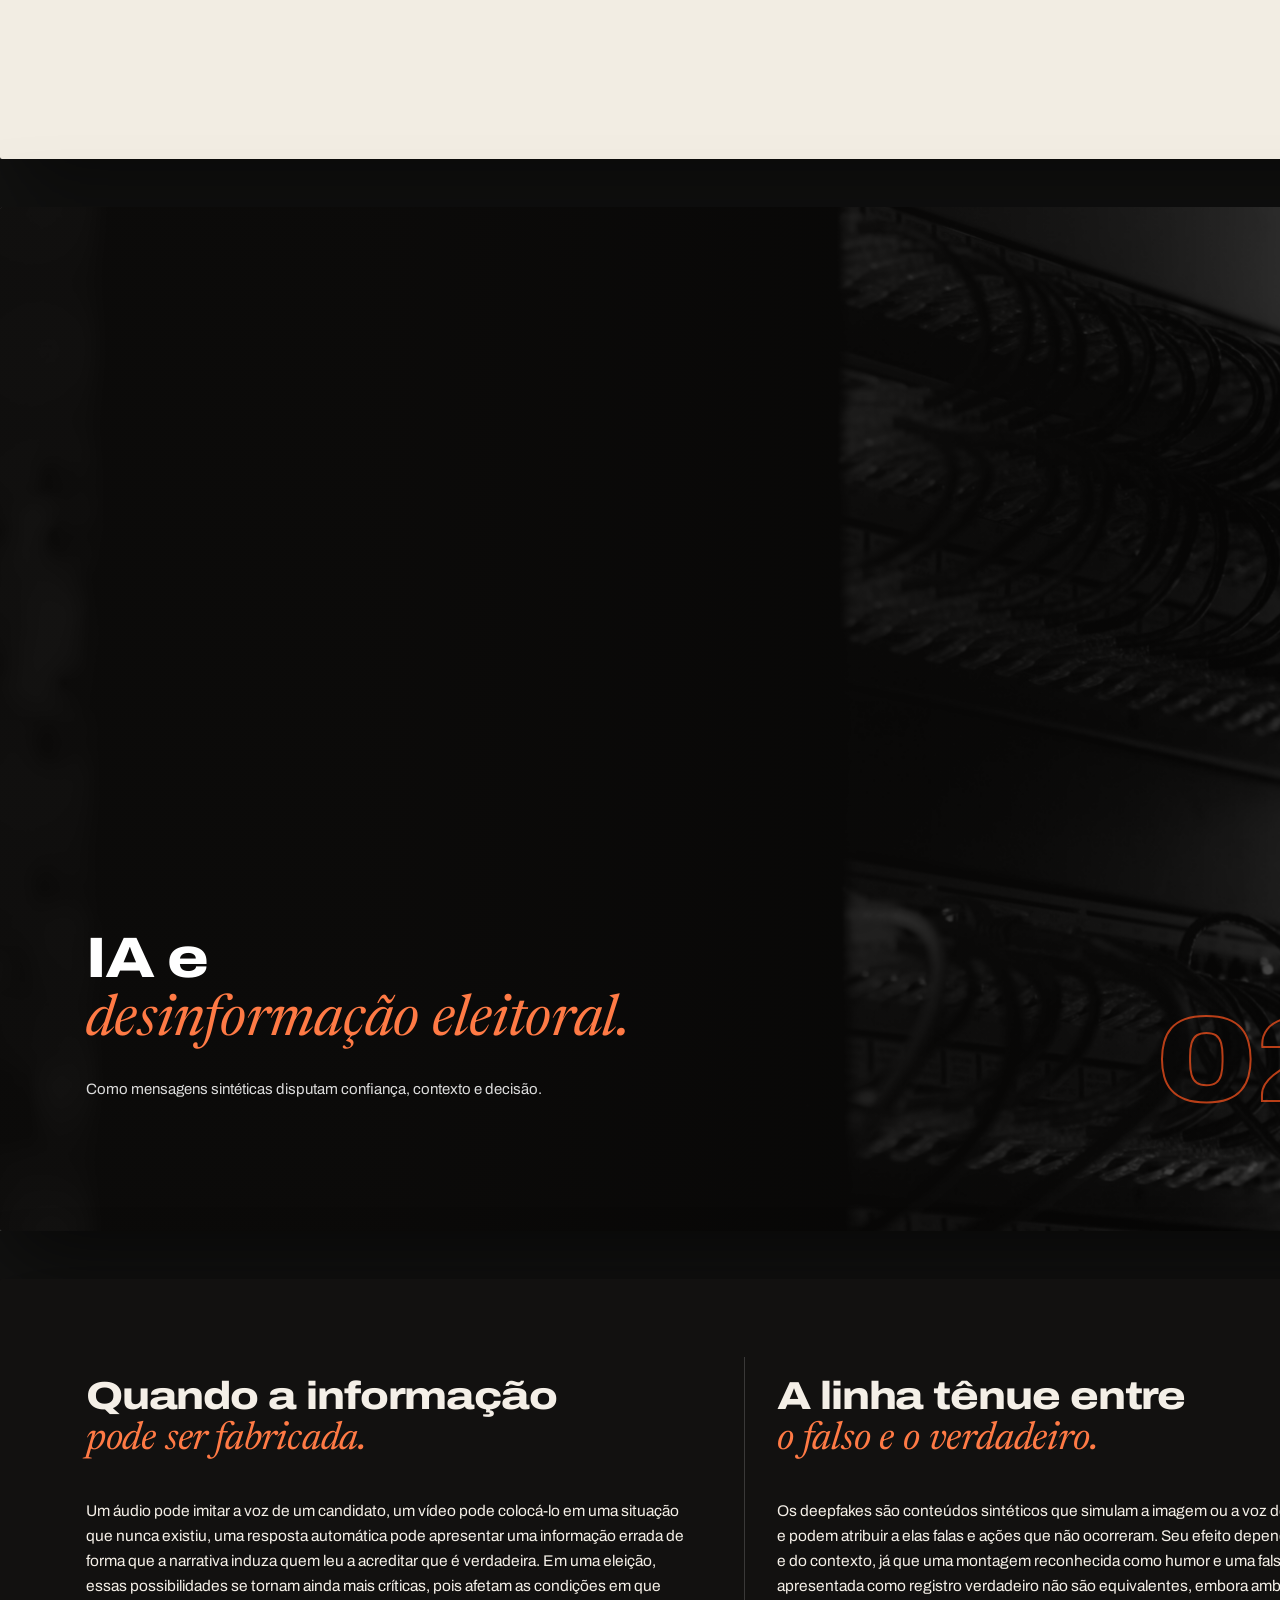
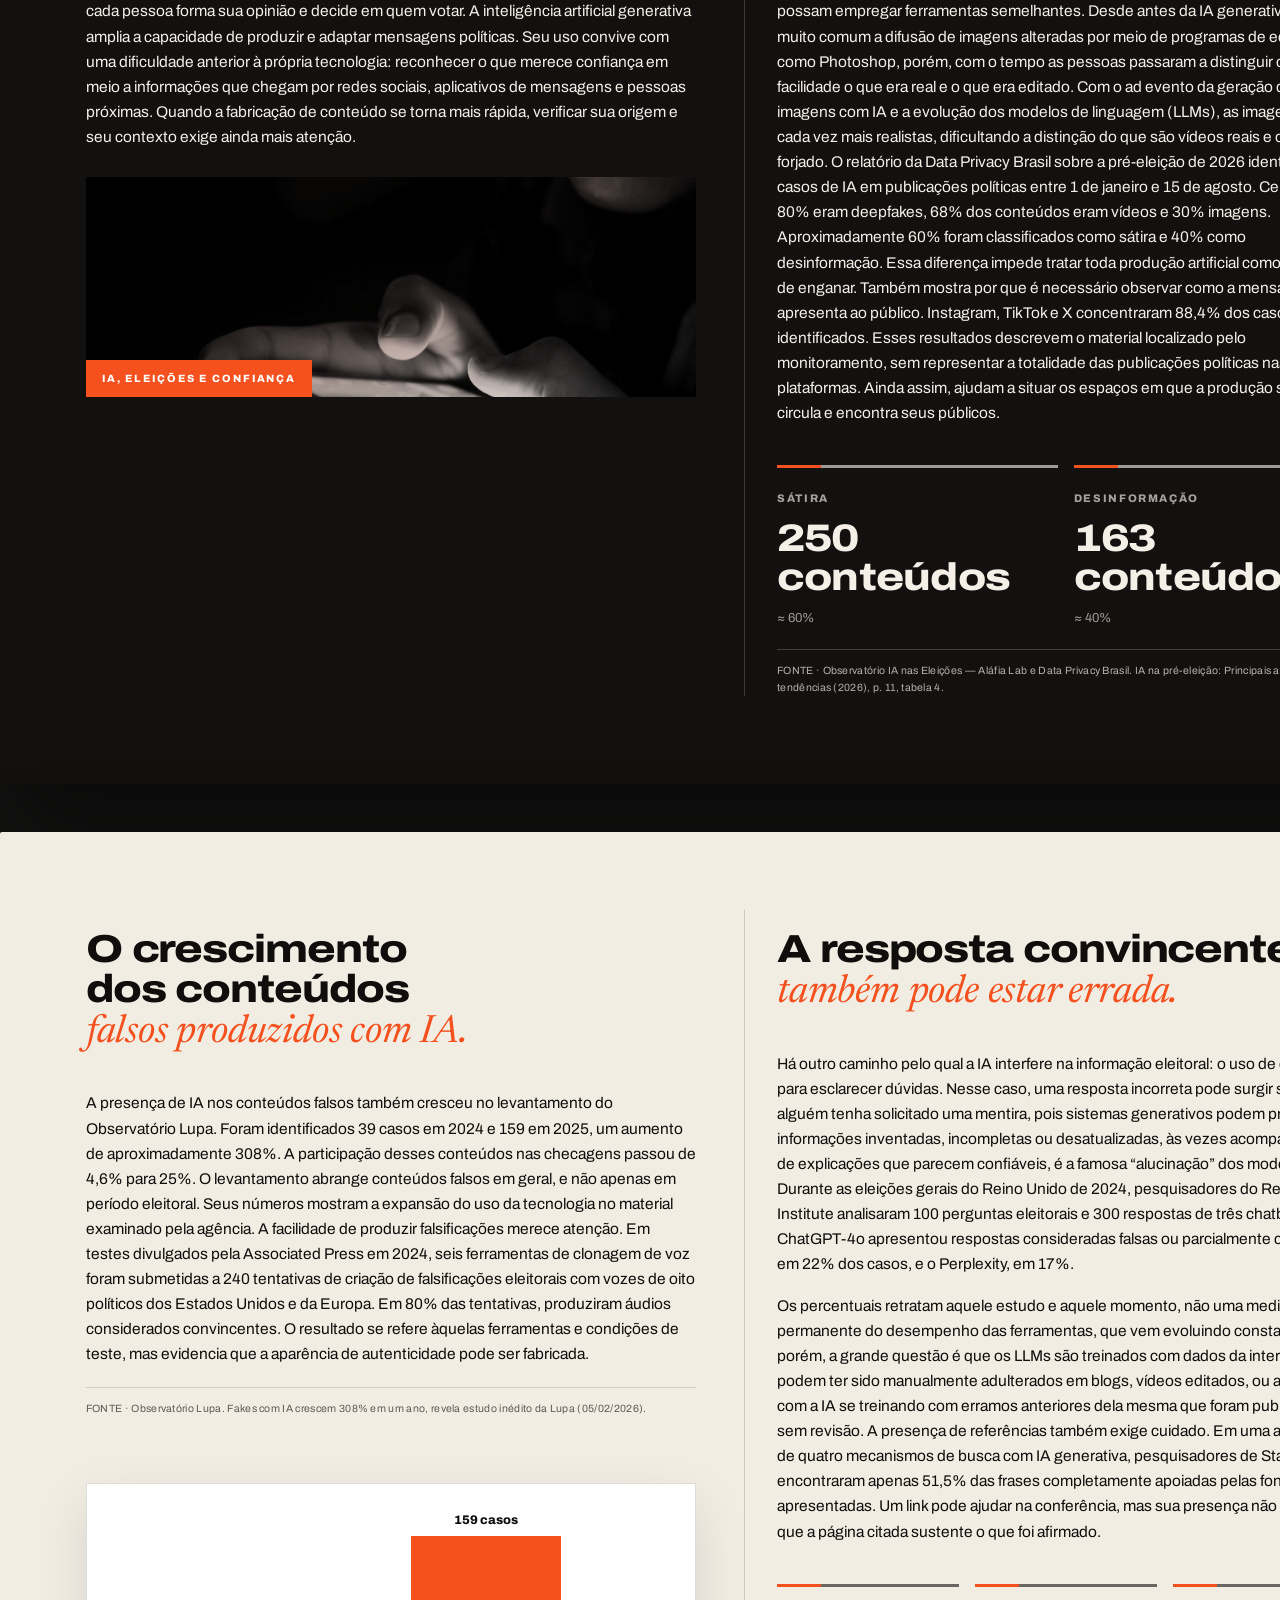
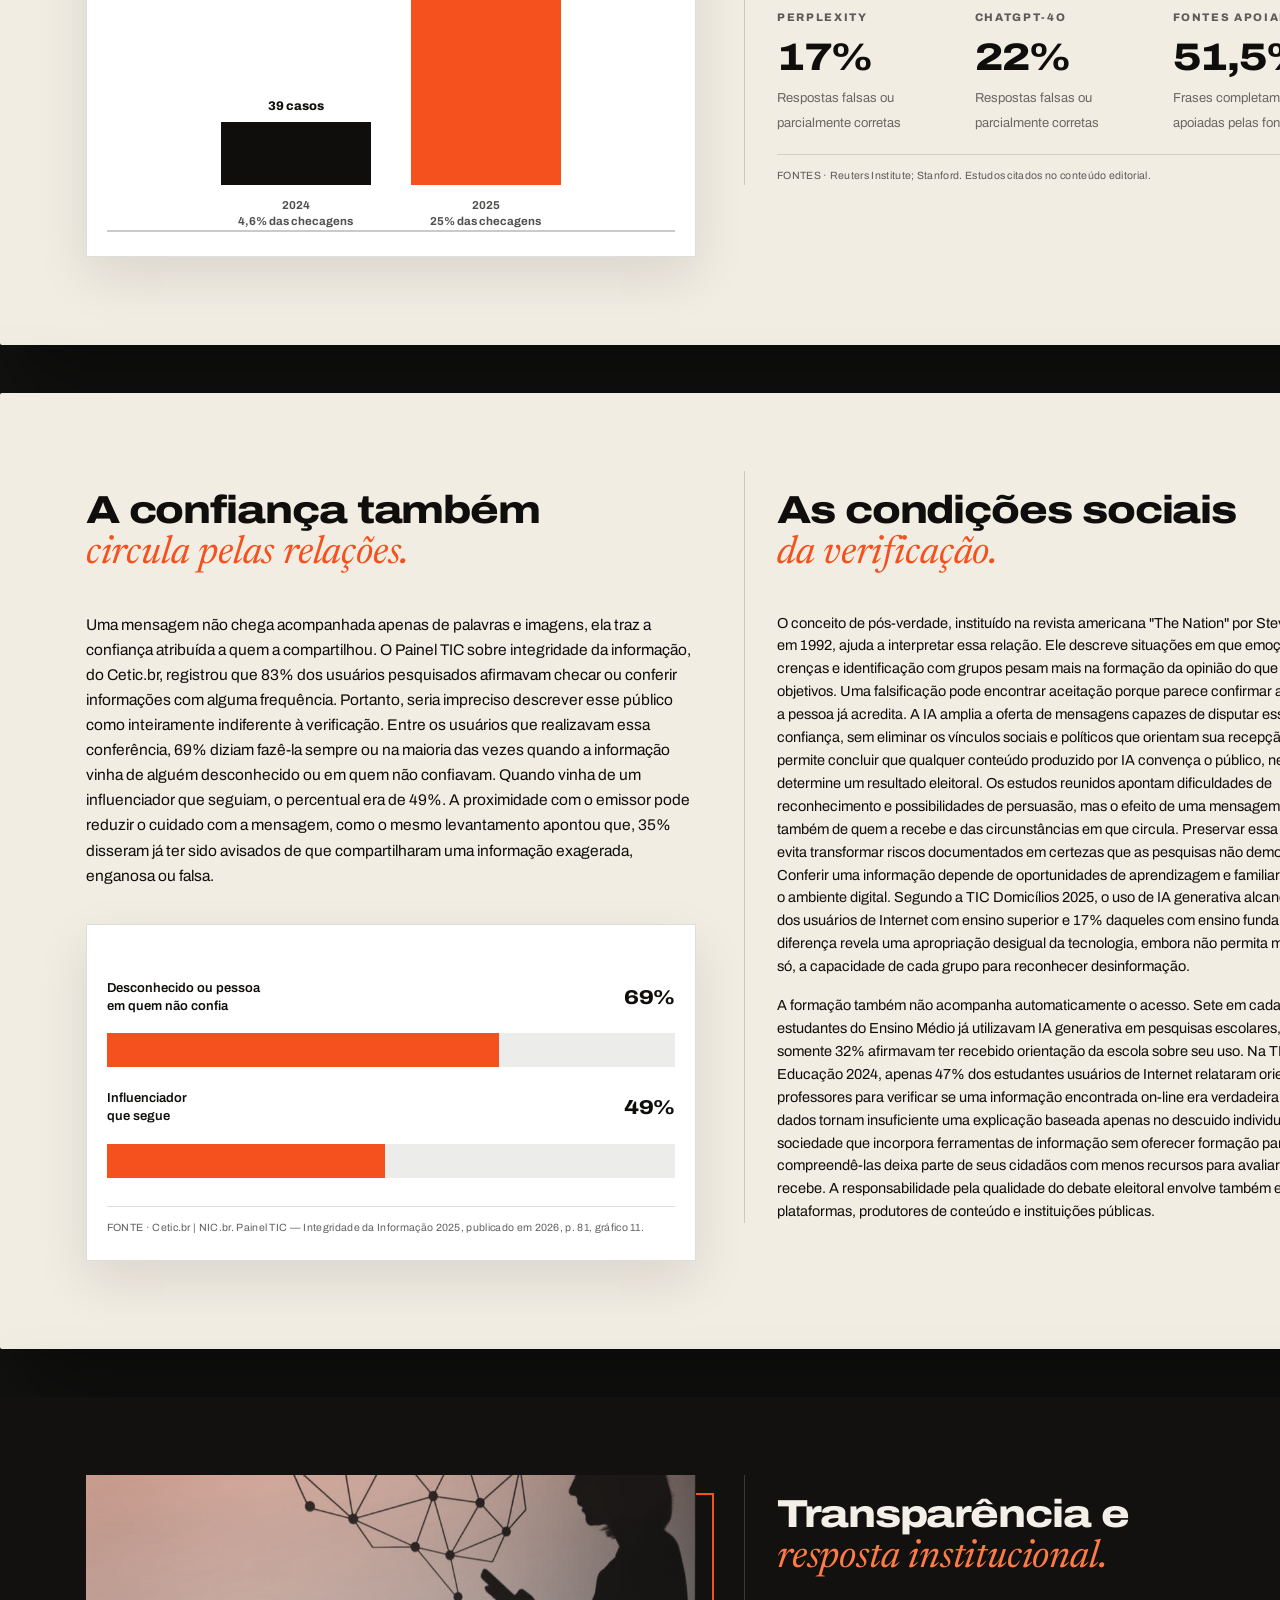
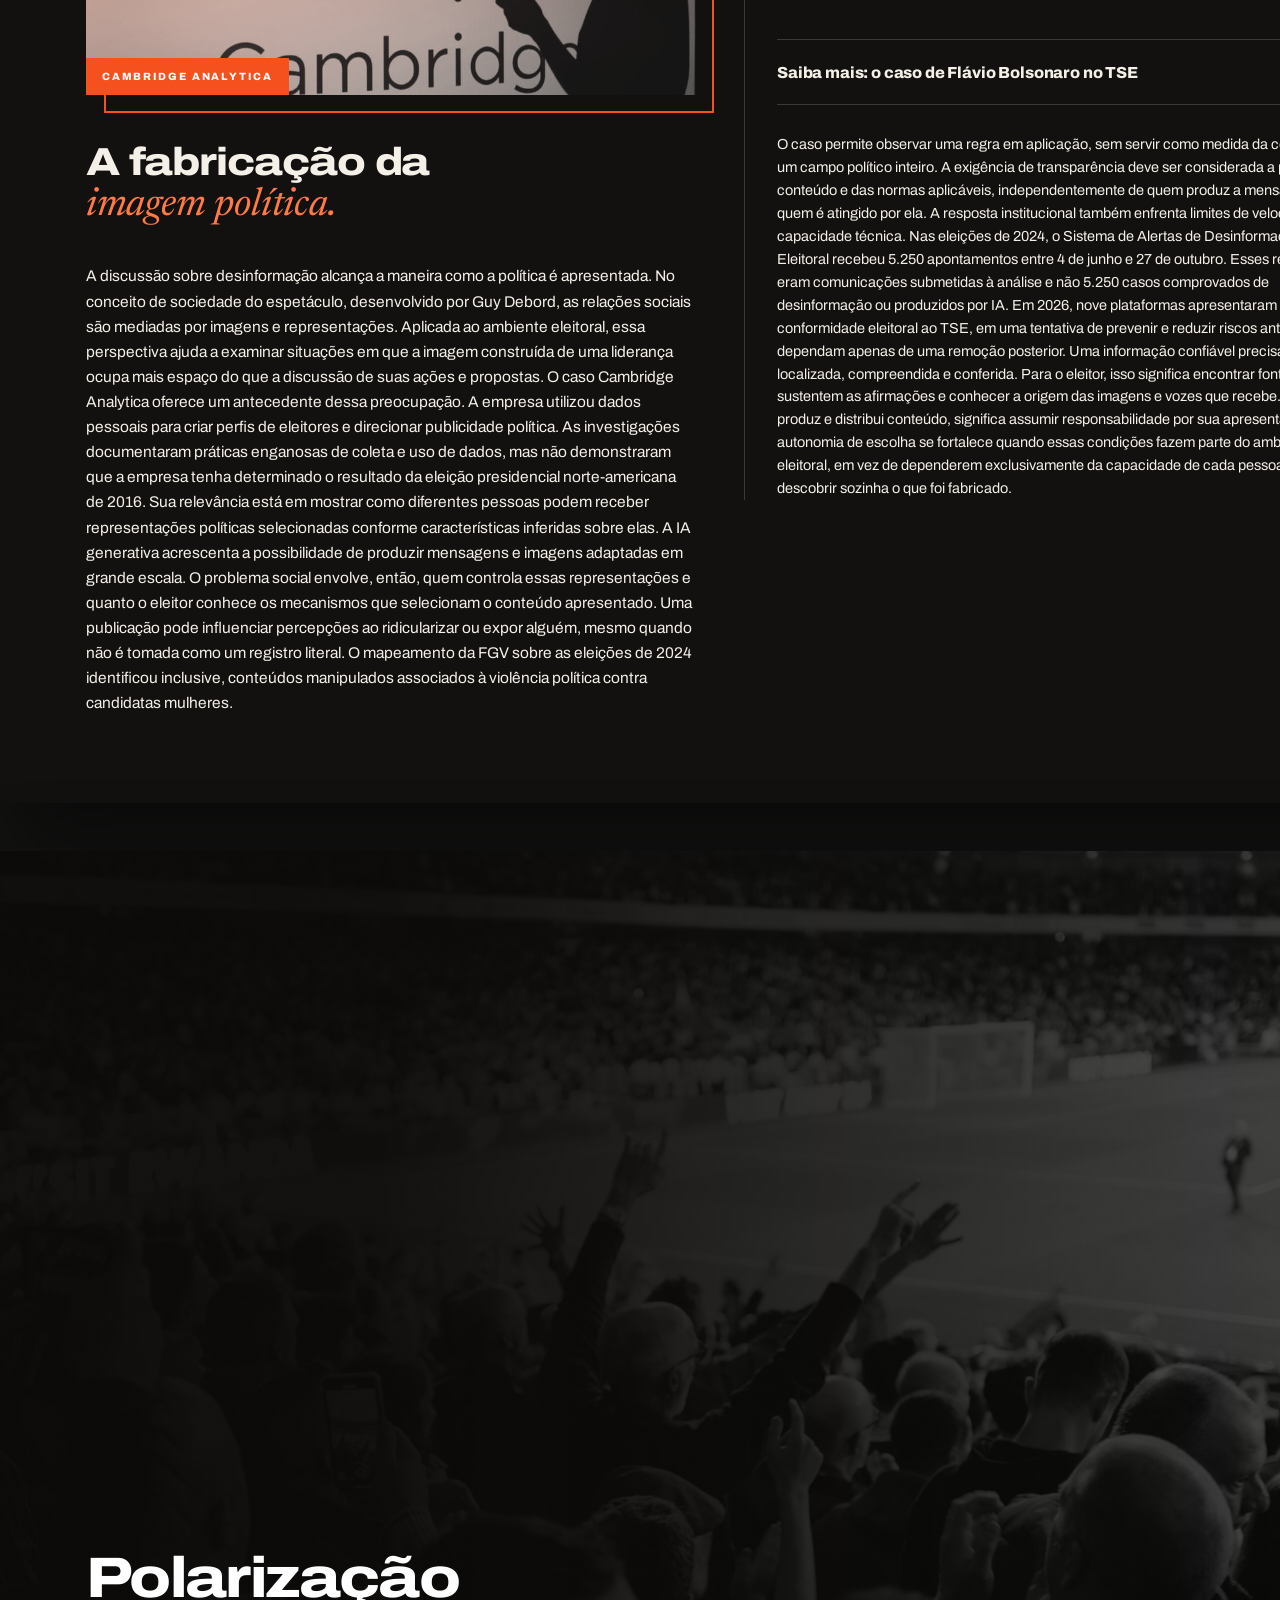
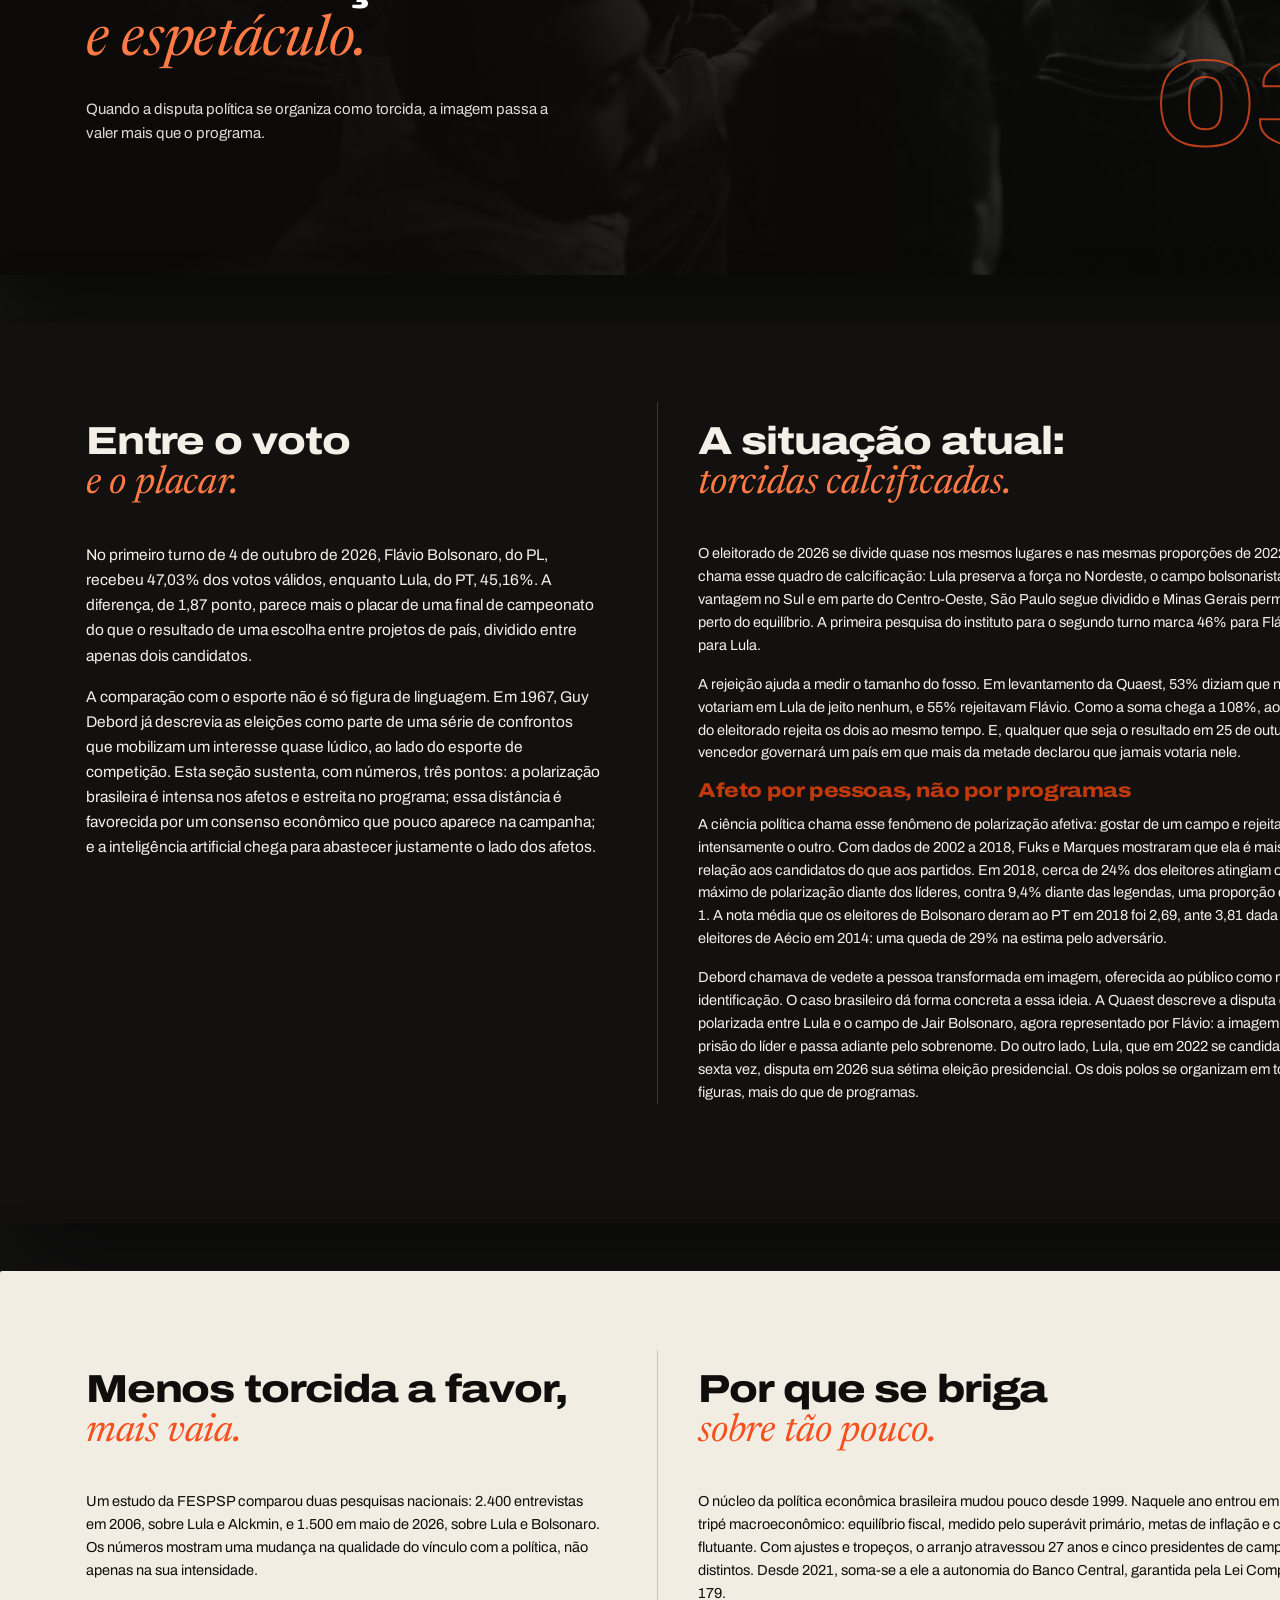
==== commit b669d0fc: "Ajustando as funções" ====
--- a/index.html
+++ b/index.html
@@ -345,7 +345,17 @@
                 <h2 class="head__title">Transparência e<br><em>resposta institucional.</em></h2>
             </div>
             <div class="cols cols--dense drop" data-reveal style="--d:.1s">
-                <p>A identificação do conteúdo sintético é uma forma de oferecer ao público uma informação essencial sobre sua origem. Uma notícia publicada pelo TSE em 8 de outubro de 2026 apresenta um caso concreto: o Tribunal determinou, por unanimidade, a remoção de três publicações de Flávio Bolsonaro no X, questionadas em representação apresentada pela Federação Brasil da Esperança como suposta propaganda eleitoral antecipada negativa contra Lula. Segundo o TSE, uma das publicações simulava com IA a imagem de Lula em uma situação inexistente. O relator do caso, o ministro André Mendonça, considerou que a falta de identificação do uso da tecnologia descumpria o dever de transparência, mesmo diante da aparência caricatural do conteúdo. As outras duas publicações foram examinadas por associarem o então pré-candidato a organizações criminosas sem confirmação mínima dos fatos. <a href="https://www.tse.jus.br/comunicacao/noticias/2026/Outubro/tse-manda-retirar-do-ar-videos-com-uso-de-inteligencia-artificial-publicados-por-flavio-bolsonaro">[Fonte: TSE, 8 de outubro de 2026.]</a></p>
+                <aside class="expand expand--case" data-testid="tse-case-box">
+                    <button class="expand__trigger" id="tse-case-trigger" type="button" aria-expanded="false" aria-controls="tse-case-panel">
+                        <span class="expand__label">Saiba mais: o caso de Flávio Bolsonaro no TSE</span>
+                        <span class="expand__icon" aria-hidden="true"></span>
+                    </button>
+                    <div class="expand__panel" id="tse-case-panel" role="region" aria-labelledby="tse-case-trigger" hidden>
+                        <div class="expand__body">
+                            <div><p>A identificação do conteúdo sintético é uma forma de oferecer ao público uma informação essencial sobre sua origem. Uma notícia publicada pelo TSE em 8 de outubro de 2026 apresenta um caso concreto: o Tribunal determinou, por unanimidade, a remoção de três publicações de Flávio Bolsonaro no X, questionadas em representação apresentada pela Federação Brasil da Esperança como suposta propaganda eleitoral antecipada negativa contra Lula. Segundo o TSE, uma das publicações simulava com IA a imagem de Lula em uma situação inexistente. O relator do caso, o ministro André Mendonça, considerou que a falta de identificação do uso da tecnologia descumpria o dever de transparência, mesmo diante da aparência caricatural do conteúdo. As outras duas publicações foram examinadas por associarem o então pré-candidato a organizações criminosas sem confirmação mínima dos fatos. <a href="https://www.tse.jus.br/comunicacao/noticias/2026/Outubro/tse-manda-retirar-do-ar-videos-com-uso-de-inteligencia-artificial-publicados-por-flavio-bolsonaro">[Fonte: TSE, 8 de outubro de 2026.]</a></p></div>
+                        </div>
+                    </div>
+                </aside>
                 <p>O caso permite observar uma regra em aplicação, sem servir como medida da conduta de um campo político inteiro. A exigência de transparência deve ser considerada a partir do conteúdo e das normas aplicáveis, independentemente de quem produz a mensagem ou de quem é atingido por ela. A resposta institucional também enfrenta limites de velocidade e capacidade técnica. Nas eleições de 2024, o Sistema de Alertas de Desinformação Eleitoral recebeu 5.250 apontamentos entre 4 de junho e 27 de outubro. Esses registros eram comunicações submetidas à análise e não 5.250 casos comprovados de desinformação ou produzidos por IA. Em 2026, nove plataformas apresentaram planos de conformidade eleitoral ao TSE, em uma tentativa de prevenir e reduzir riscos antes que dependam apenas de uma remoção posterior. Uma informação confiável precisa poder ser localizada, compreendida e conferida. Para o eleitor, isso significa encontrar fontes que sustentem as afirmações e conhecer a origem das imagens e vozes que recebe. Para quem produz e distribui conteúdo, significa assumir responsabilidade por sua apresentação. A autonomia de escolha se fortalece quando essas condições fazem parte do ambiente eleitoral, em vez de dependerem exclusivamente da capacidade de cada pessoa de descobrir sozinha o que foi fabricado.</p>
             </div>
                 </article>
--- a/css/components.css
+++ b/css/components.css
@@ -98,6 +98,13 @@
 .expand__body p{font-size:13.5px;line-height:1.6}
 
 /* ================= Members ================= */
+/* Text-only research variant; shares the OCDE panel interaction. */
+.expand--case{margin-block:24px 28px;break-inside:avoid}
+.expand--case .expand__trigger{grid-template-columns:minmax(0,1fr) 34px;gap:20px;font-size:16px;line-height:1.45}
+.expand--case .expand__body{display:block;padding-top:8px}
+.expand--case .expand__body p{font-size:inherit;line-height:inherit}
+.expand--case .expand__panel.is-open{max-height:none;overflow:visible}
+.frame--dark .expand--case a{color:var(--flame);text-underline-offset:3px}
 .members{display:grid;grid-template-columns:repeat(2,minmax(0,1fr));grid-template-rows:repeat(3,auto);grid-auto-flow:column;gap:24px 56px;margin-top:44px;position:relative;z-index:2;max-width:1100px}
 /* Portraits occupy their own column; names stay beside the image. */
 .member{display:grid;grid-template-columns:clamp(96px,9vw,128px) minmax(0,1fr);align-items:center;gap:24px;border-bottom:1px solid var(--line);padding-bottom:24px;min-width:0}
@@ -118,4 +125,4 @@
   .h{grid-template-columns:1fr 56px}
   .h__track{grid-column:1/-1;grid-row:2}
   .h b{grid-row:1;grid-column:2;justify-self:end}
-}+}
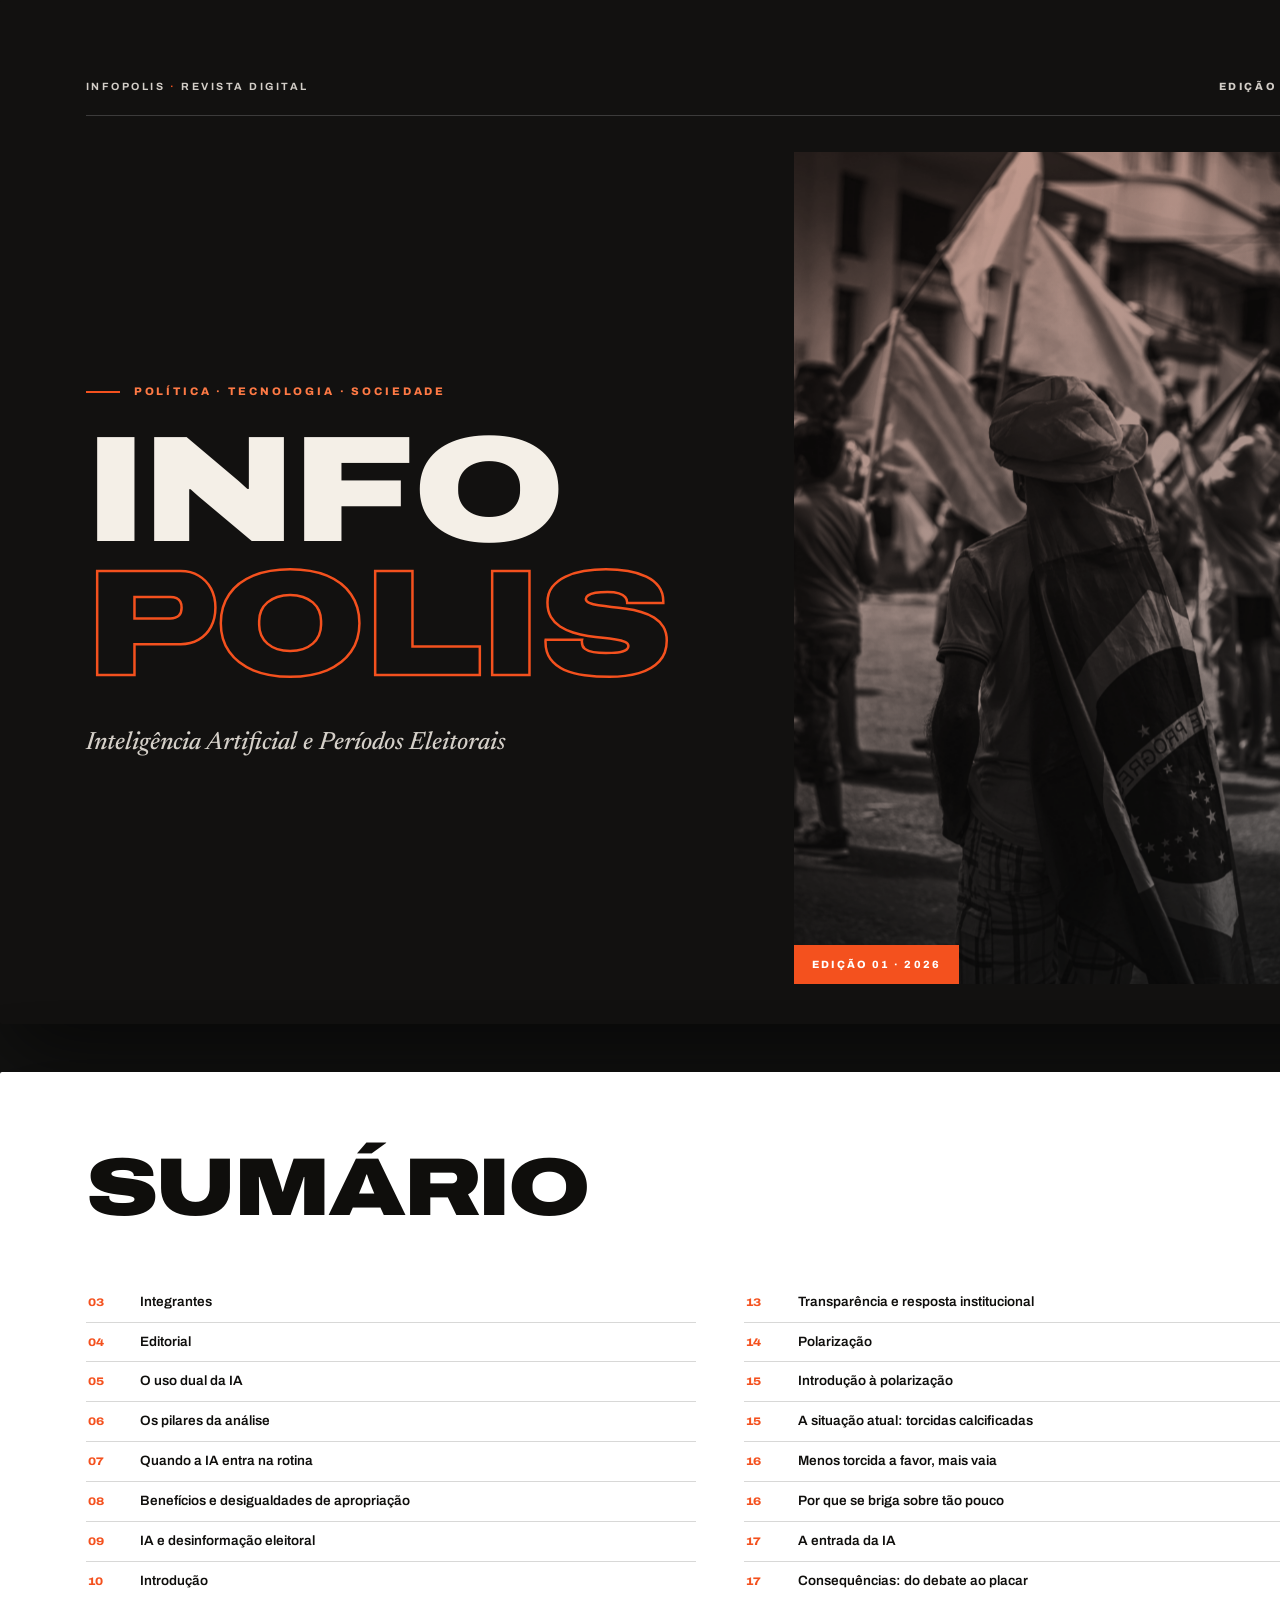
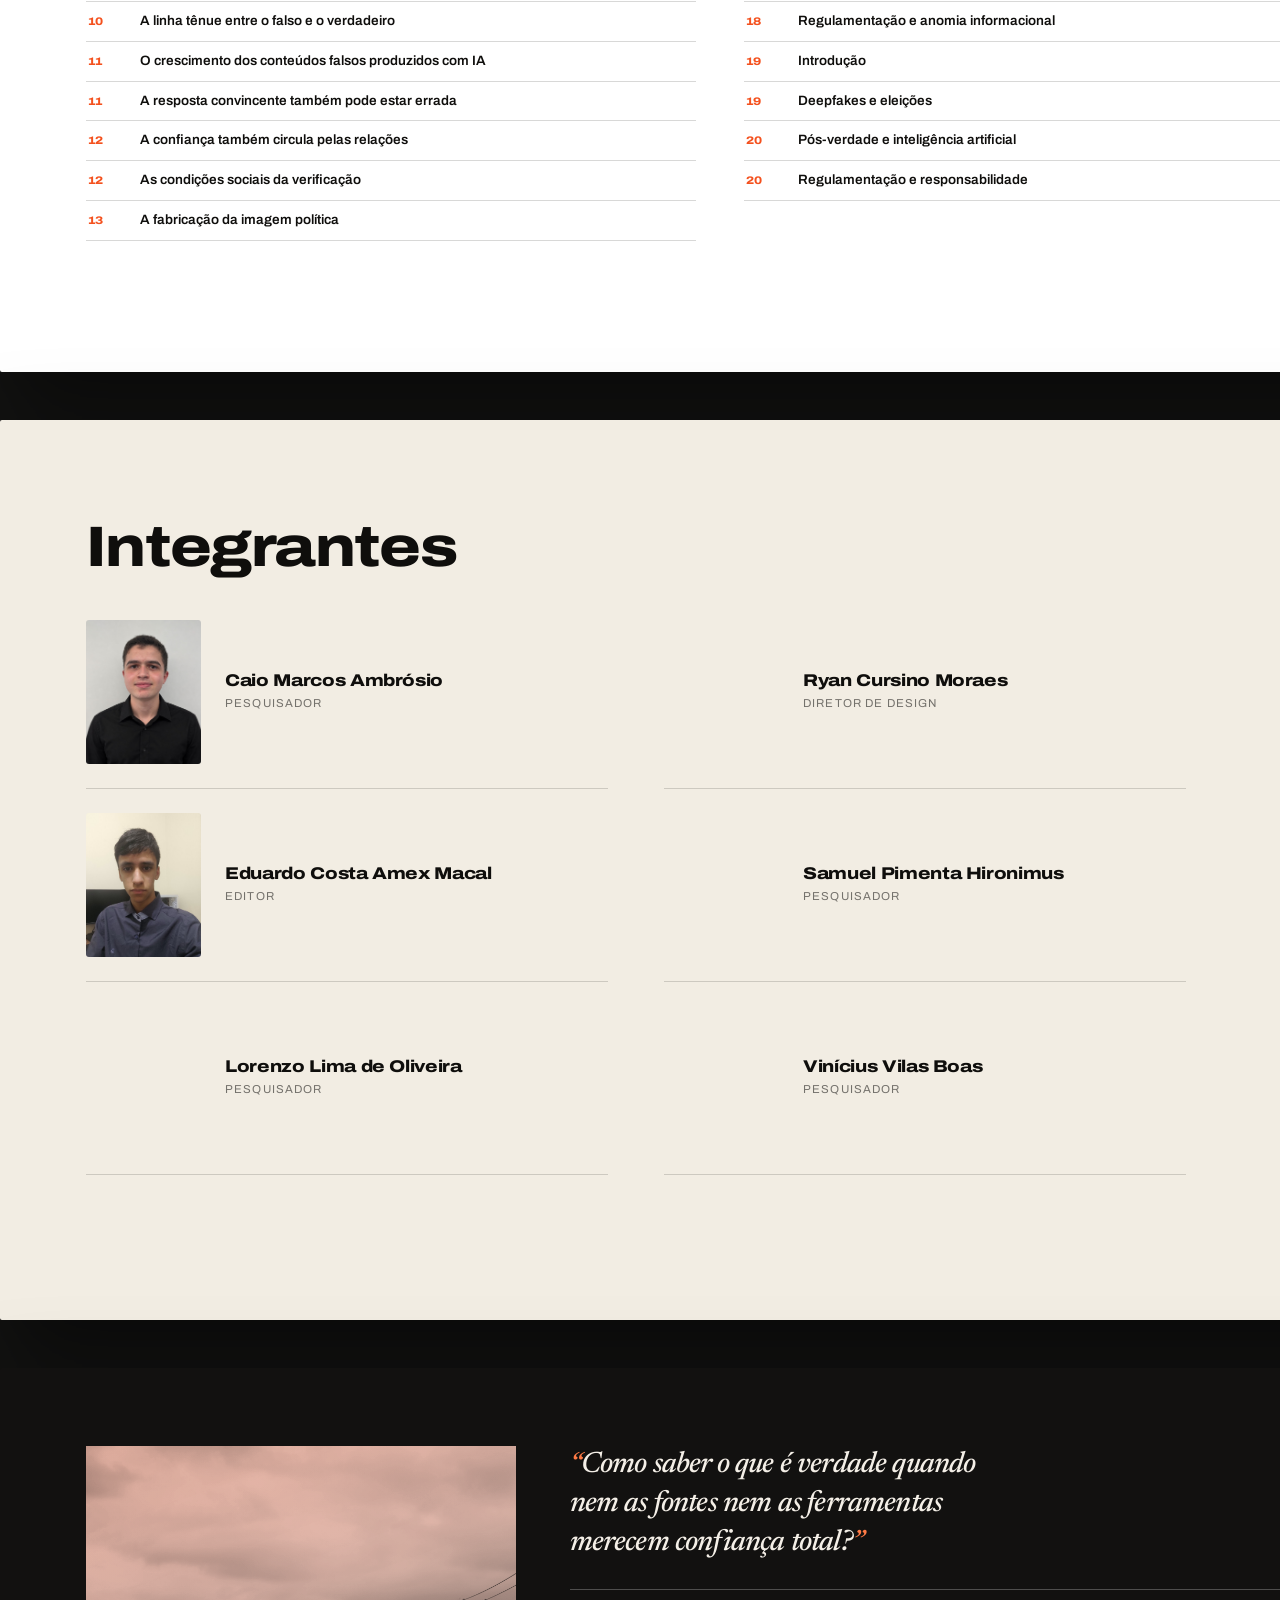
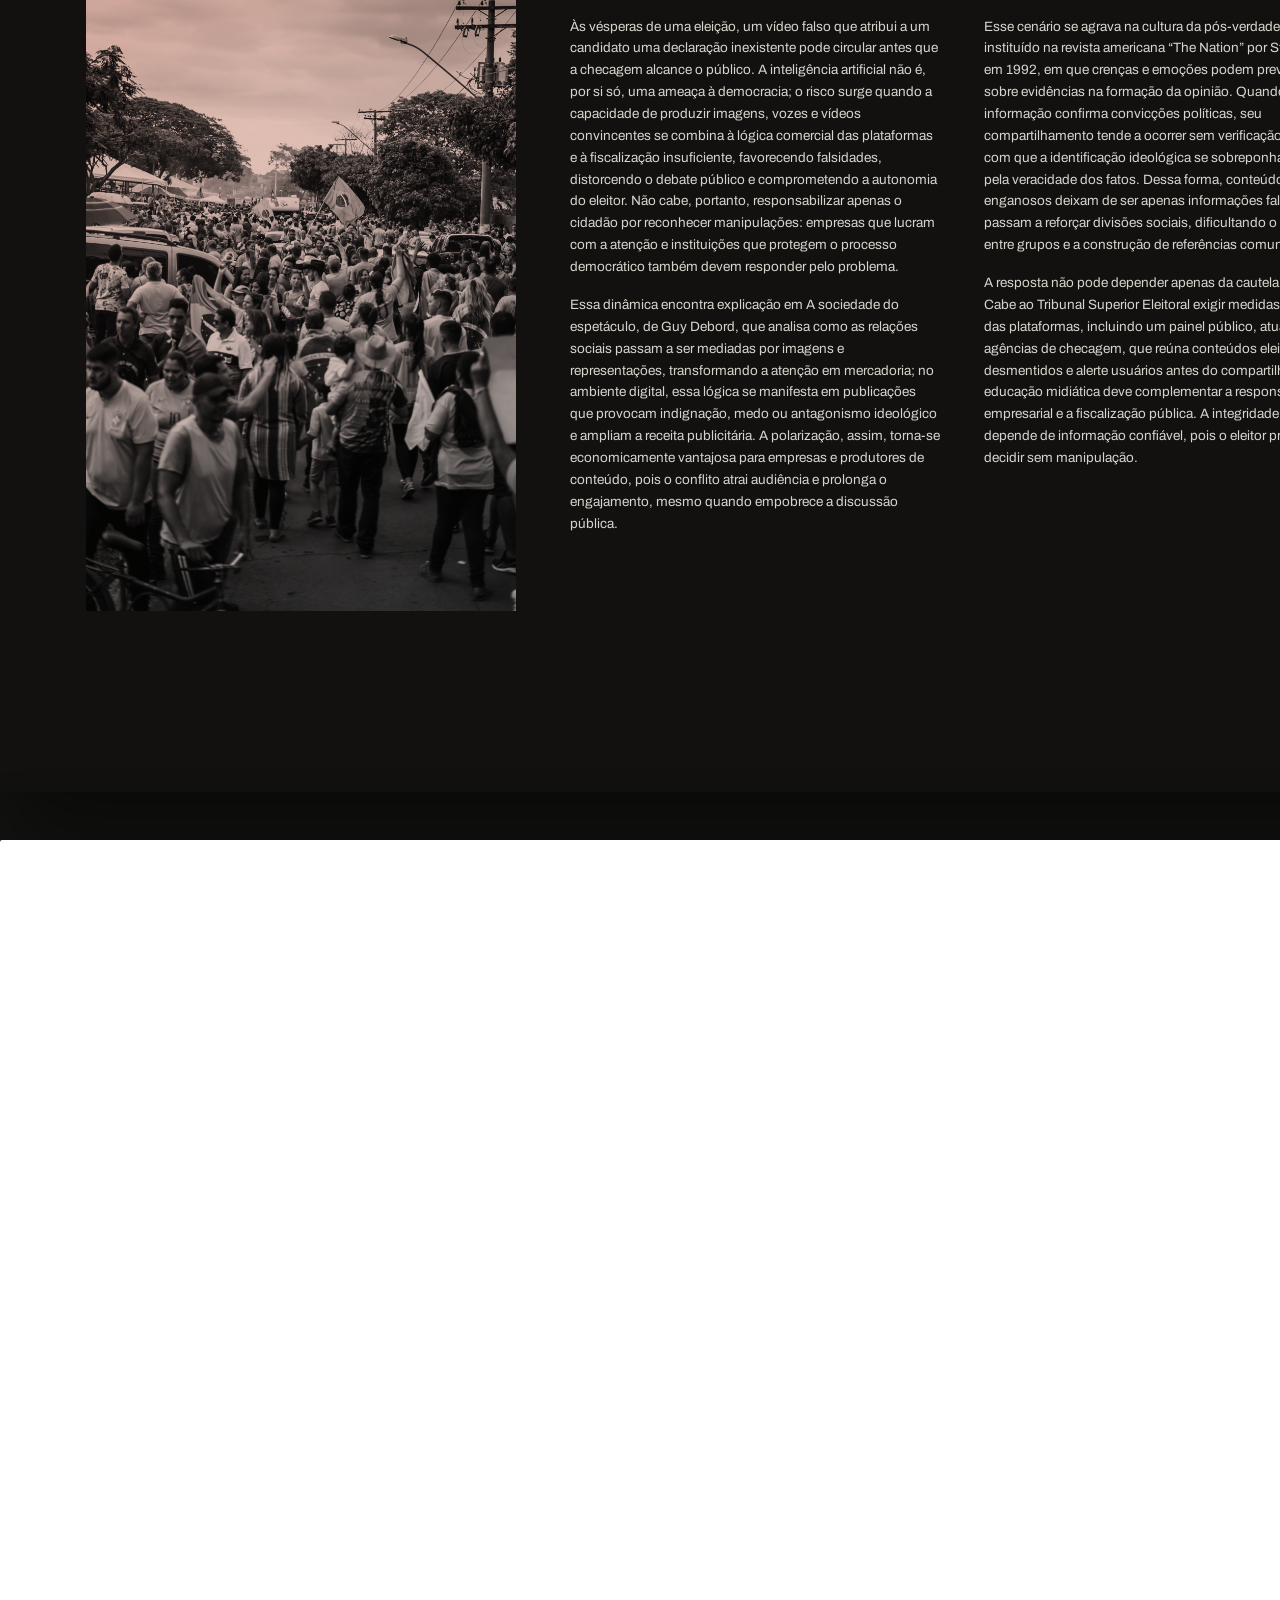
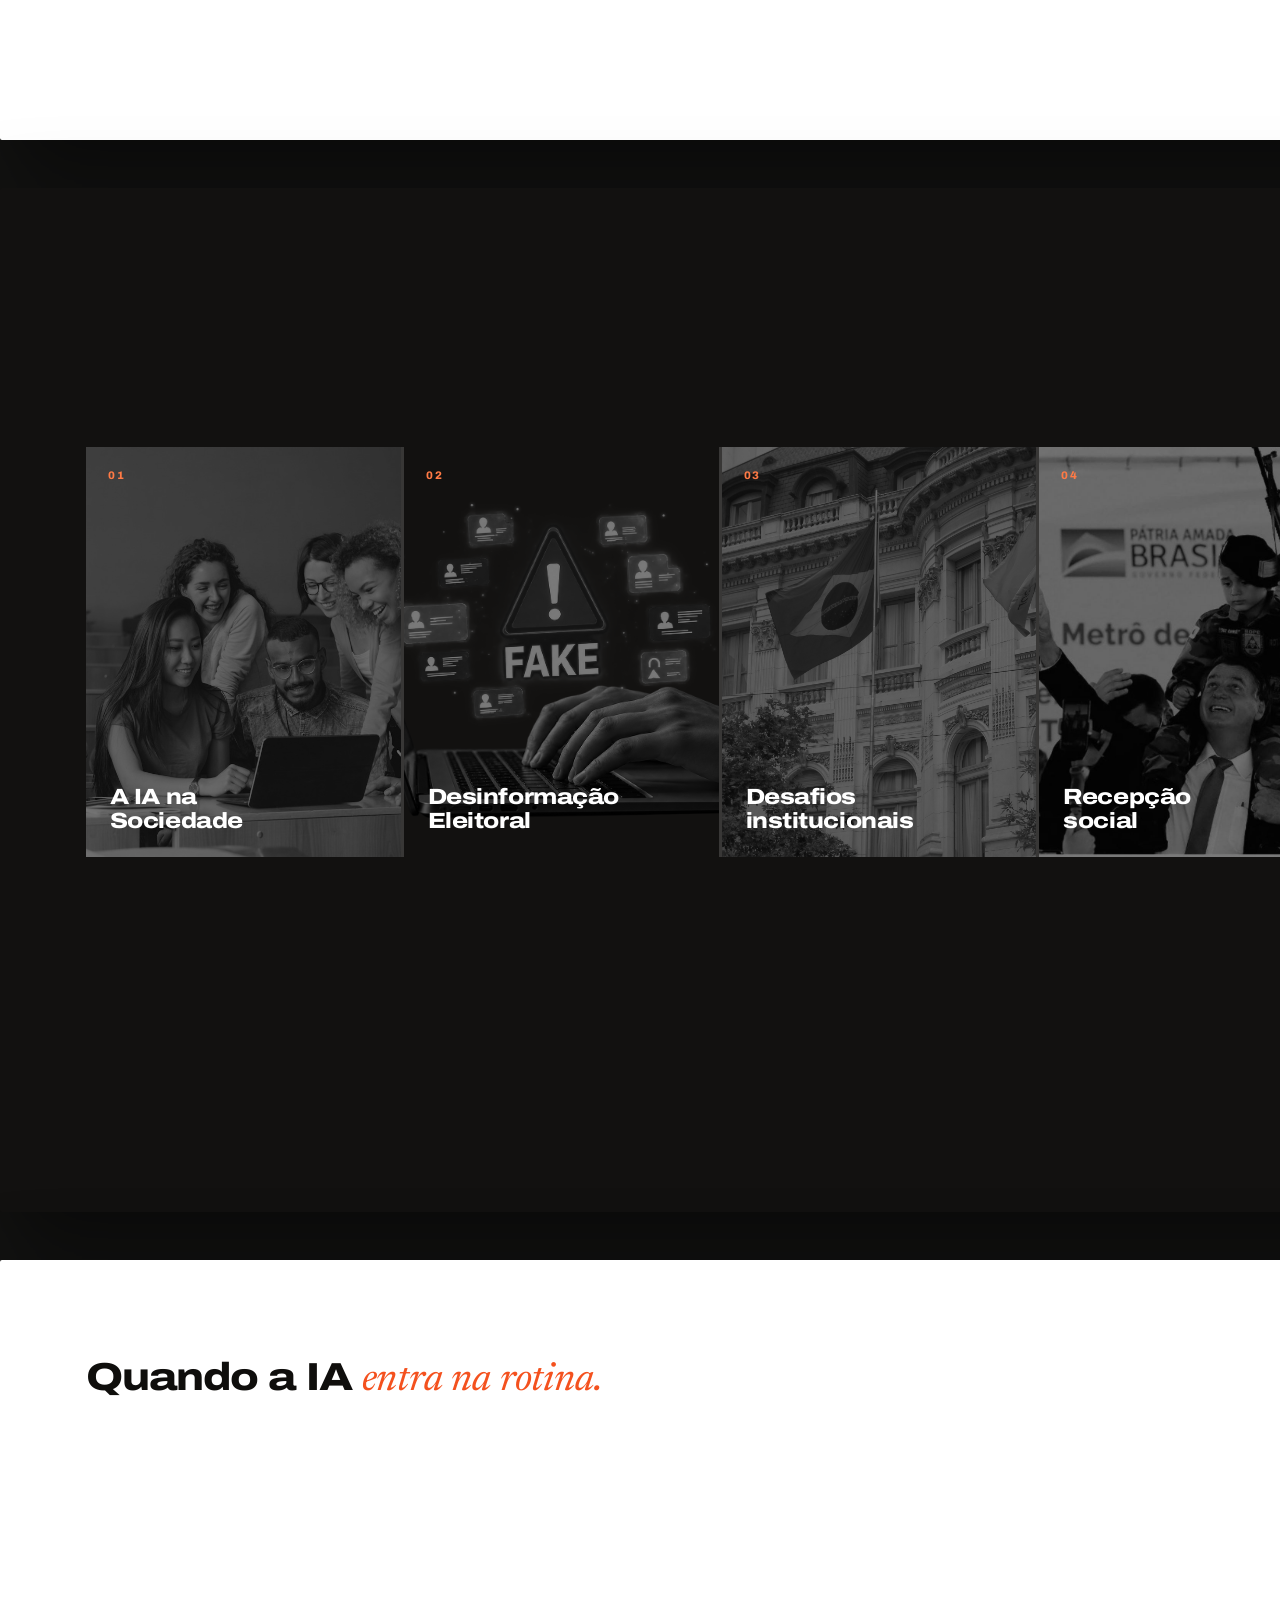
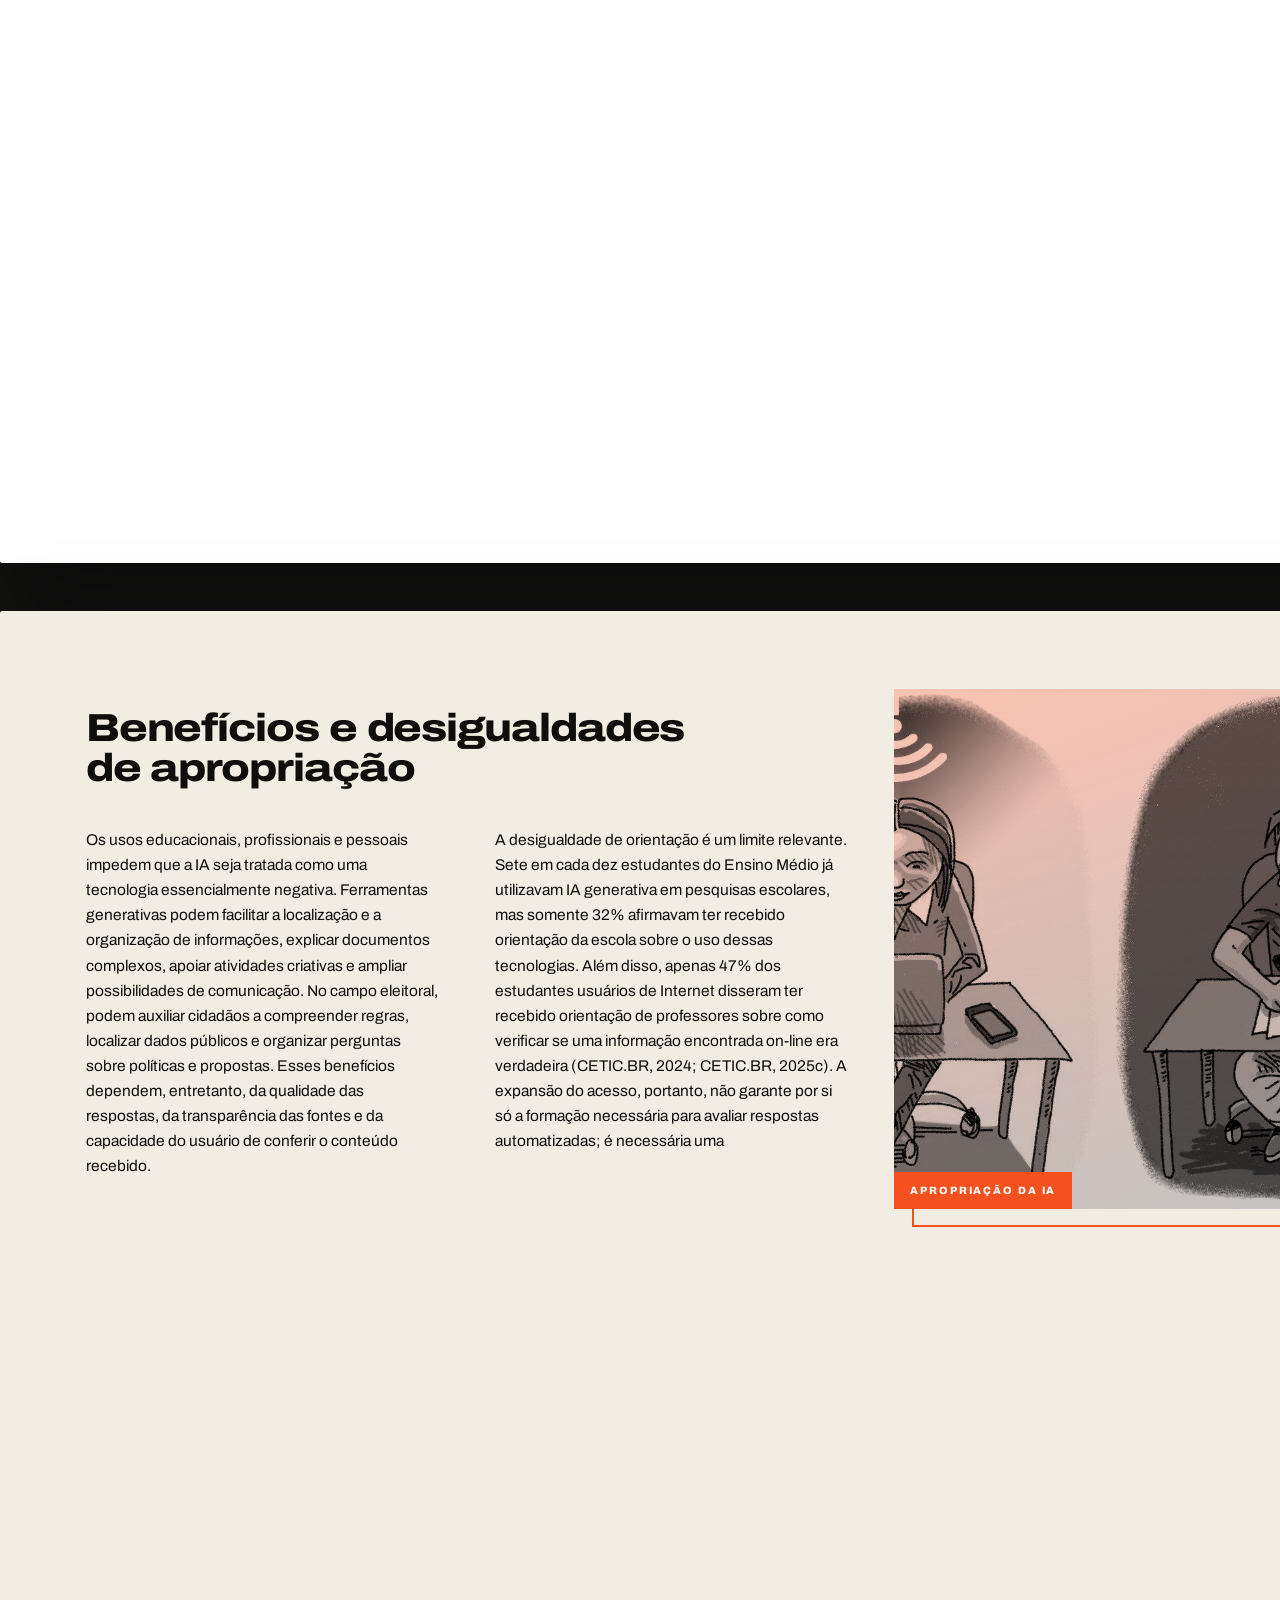
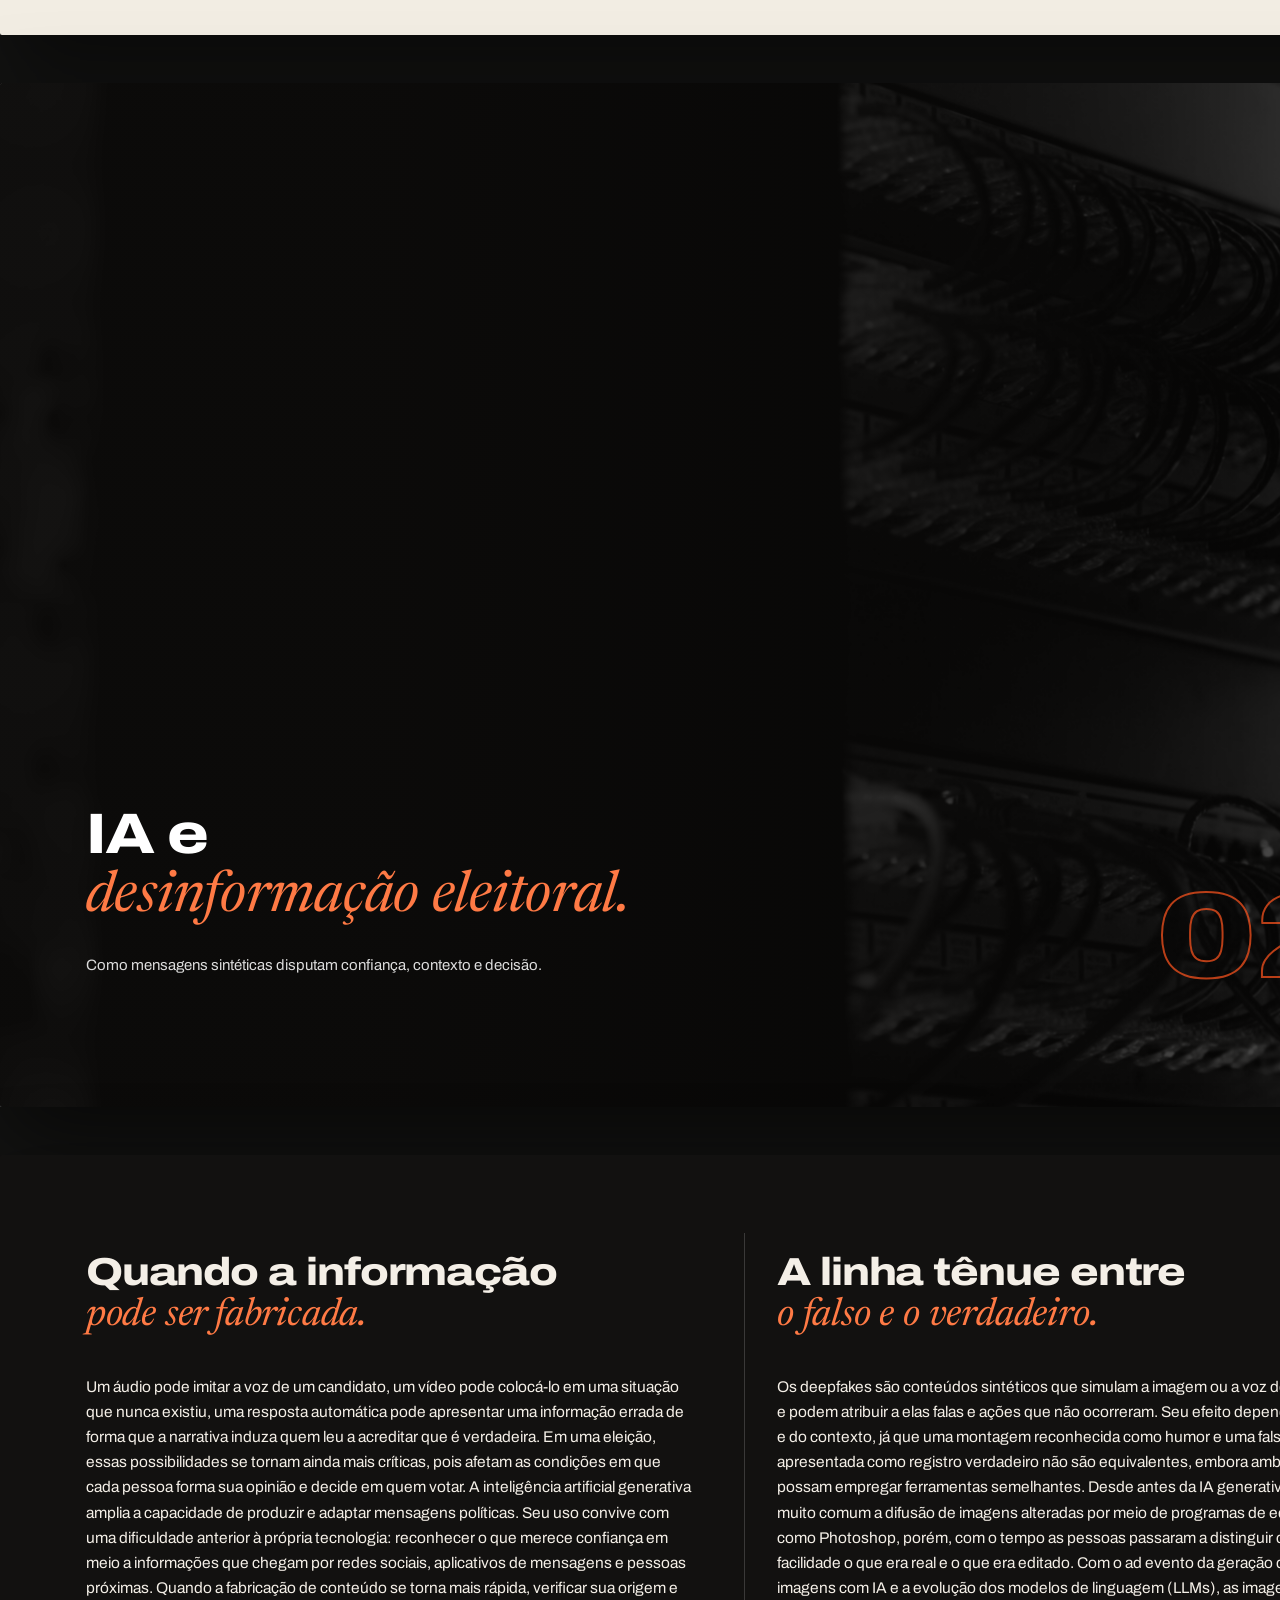
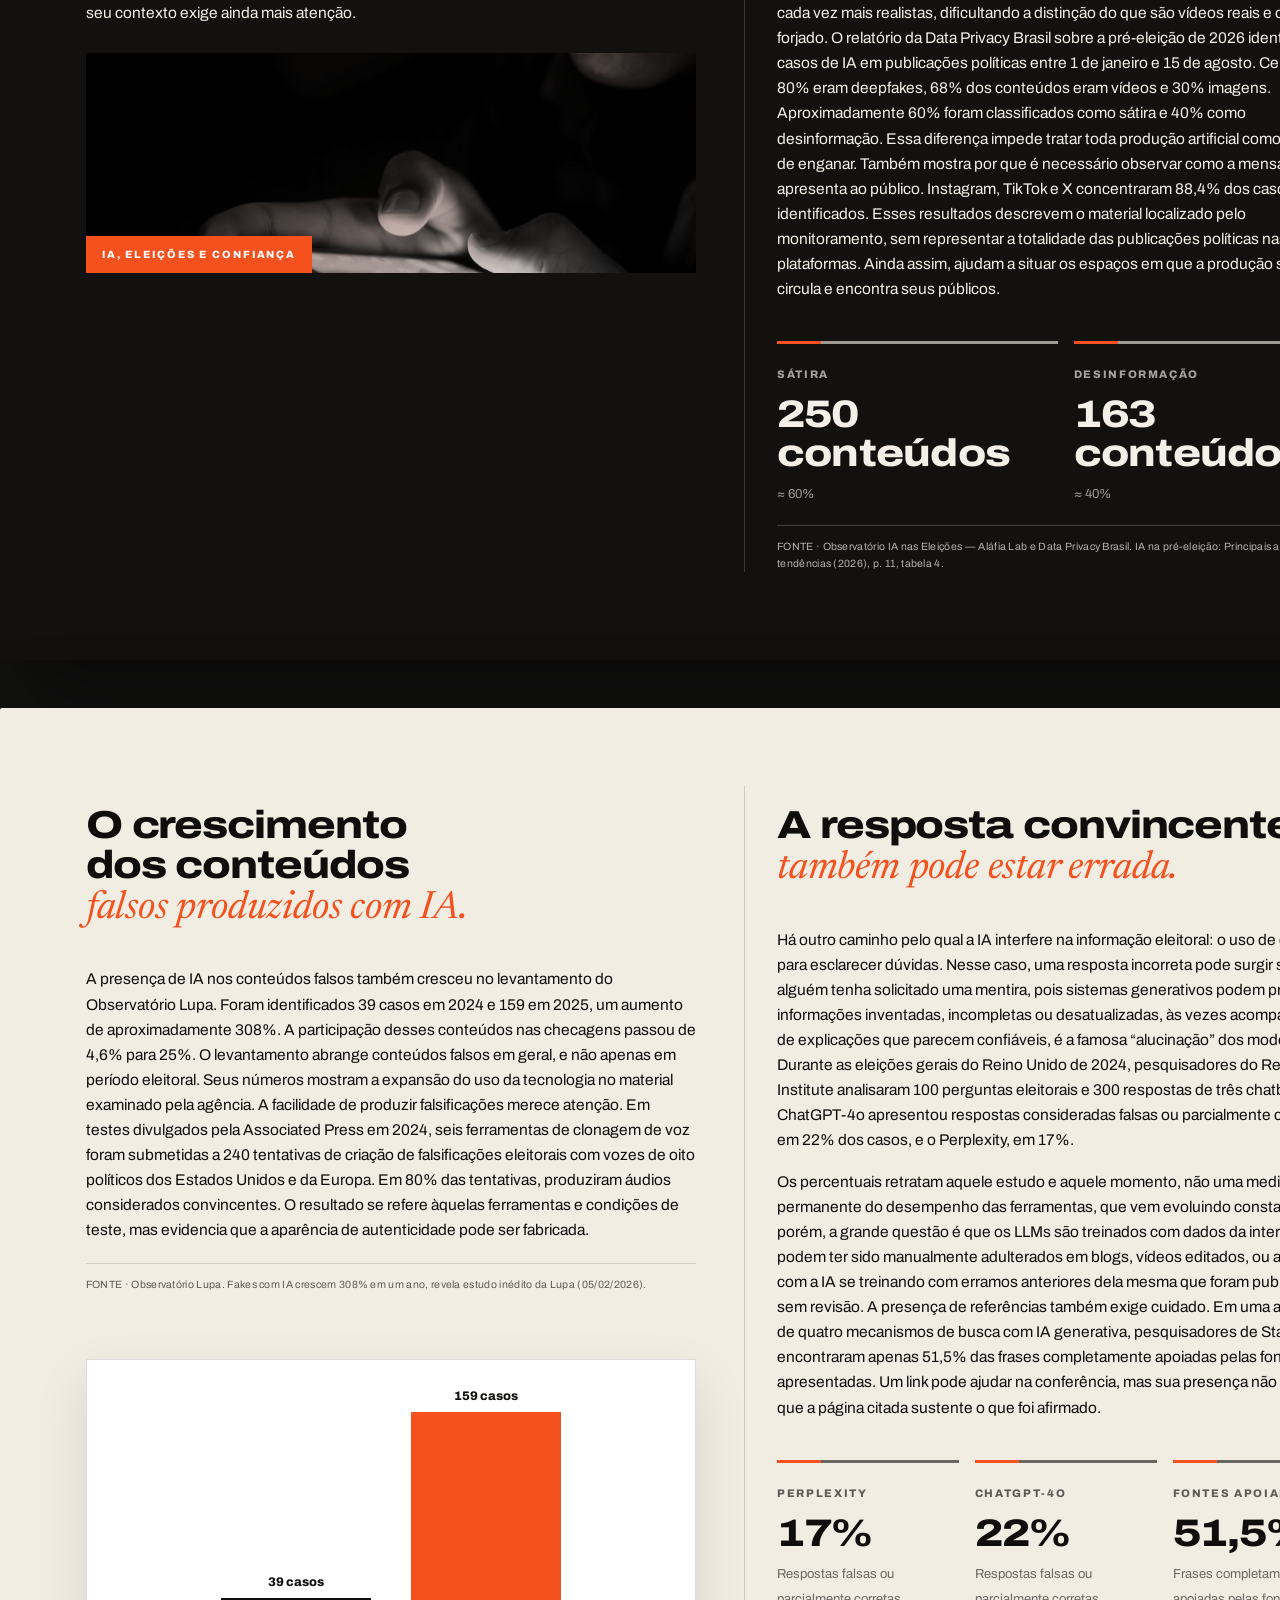
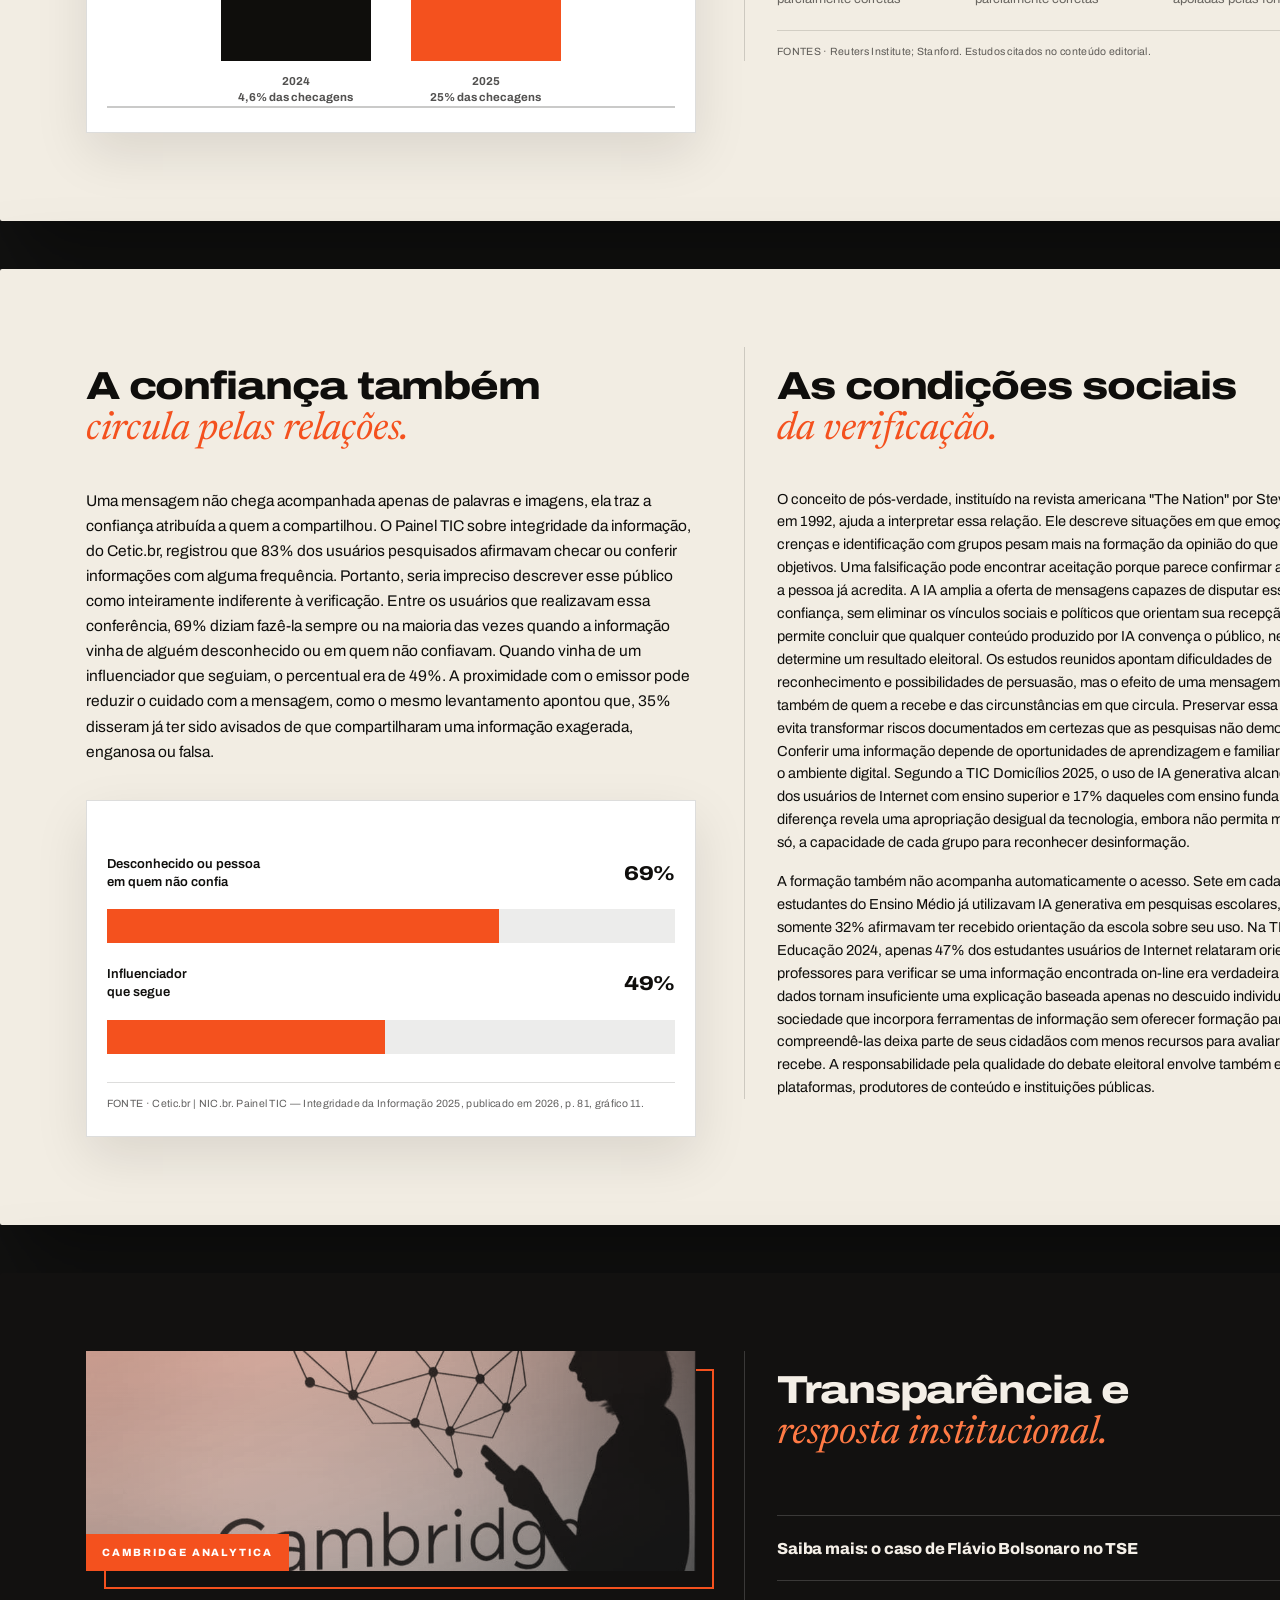
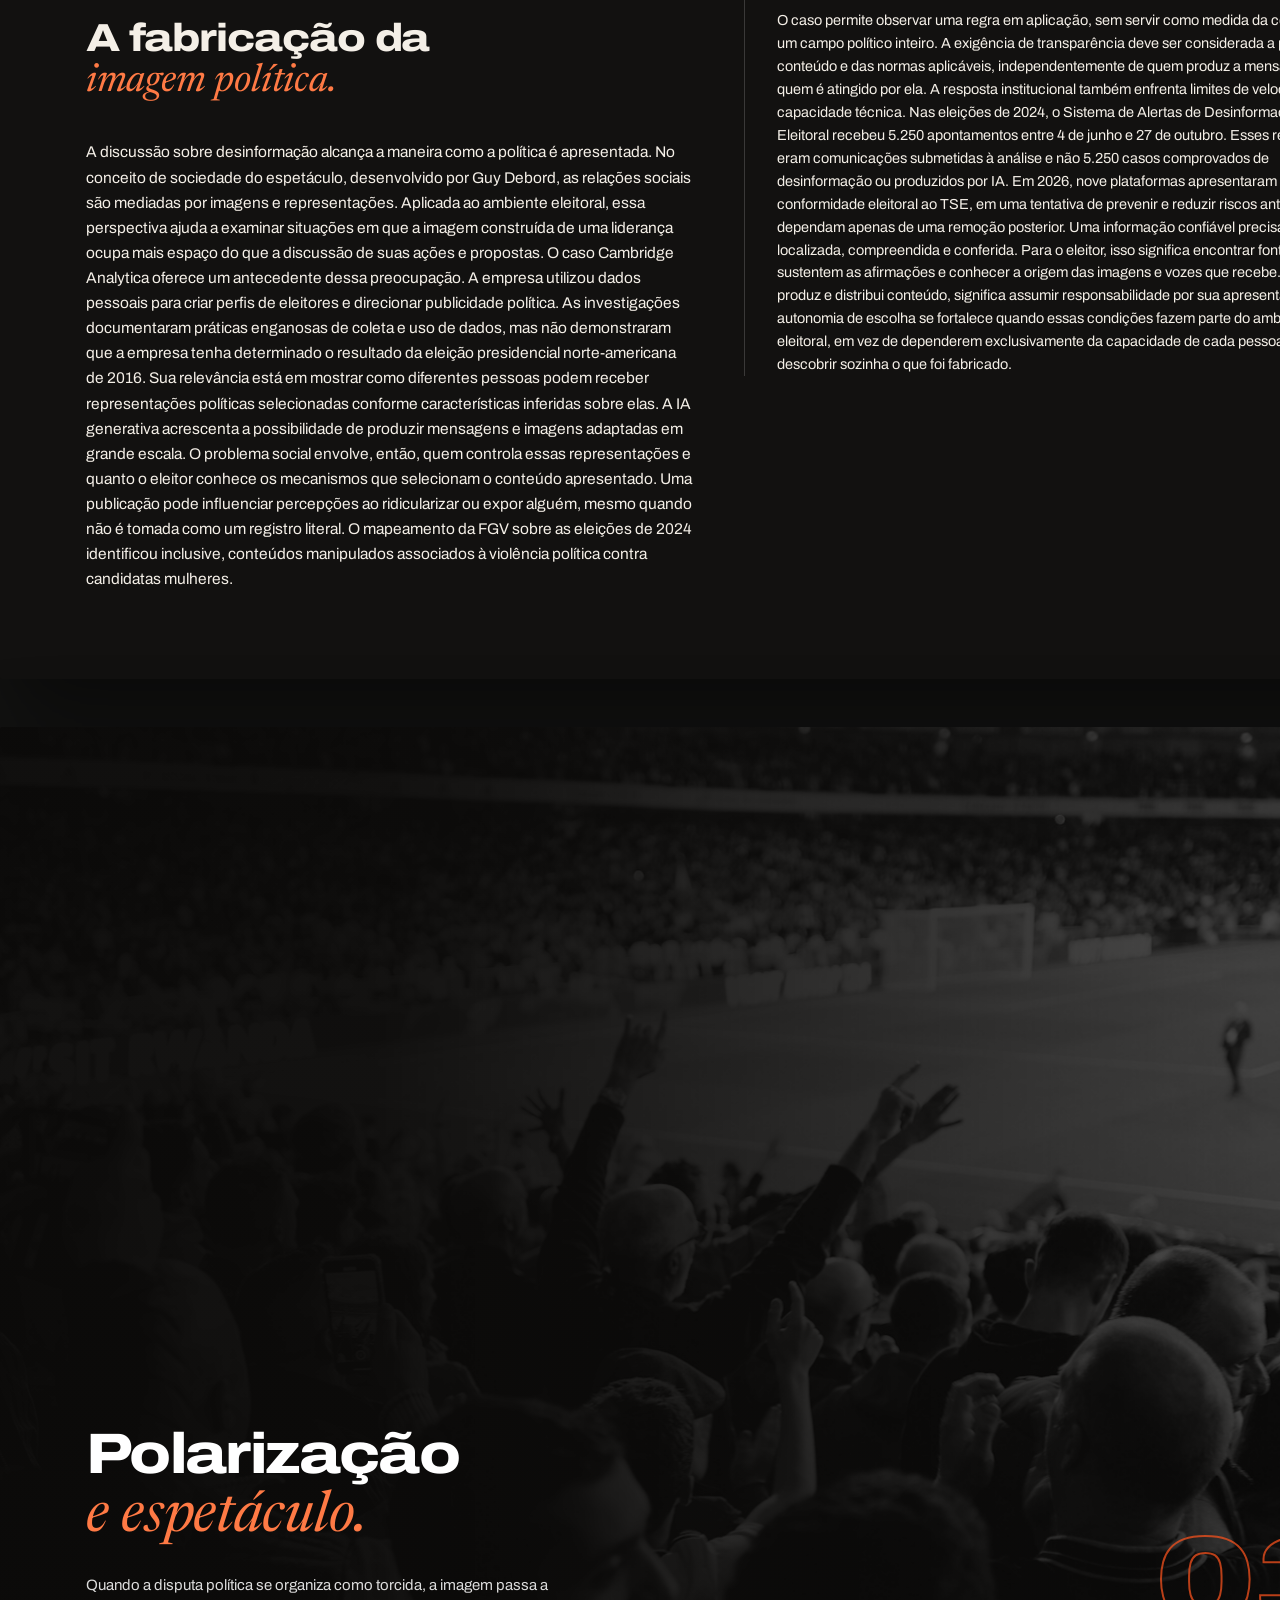
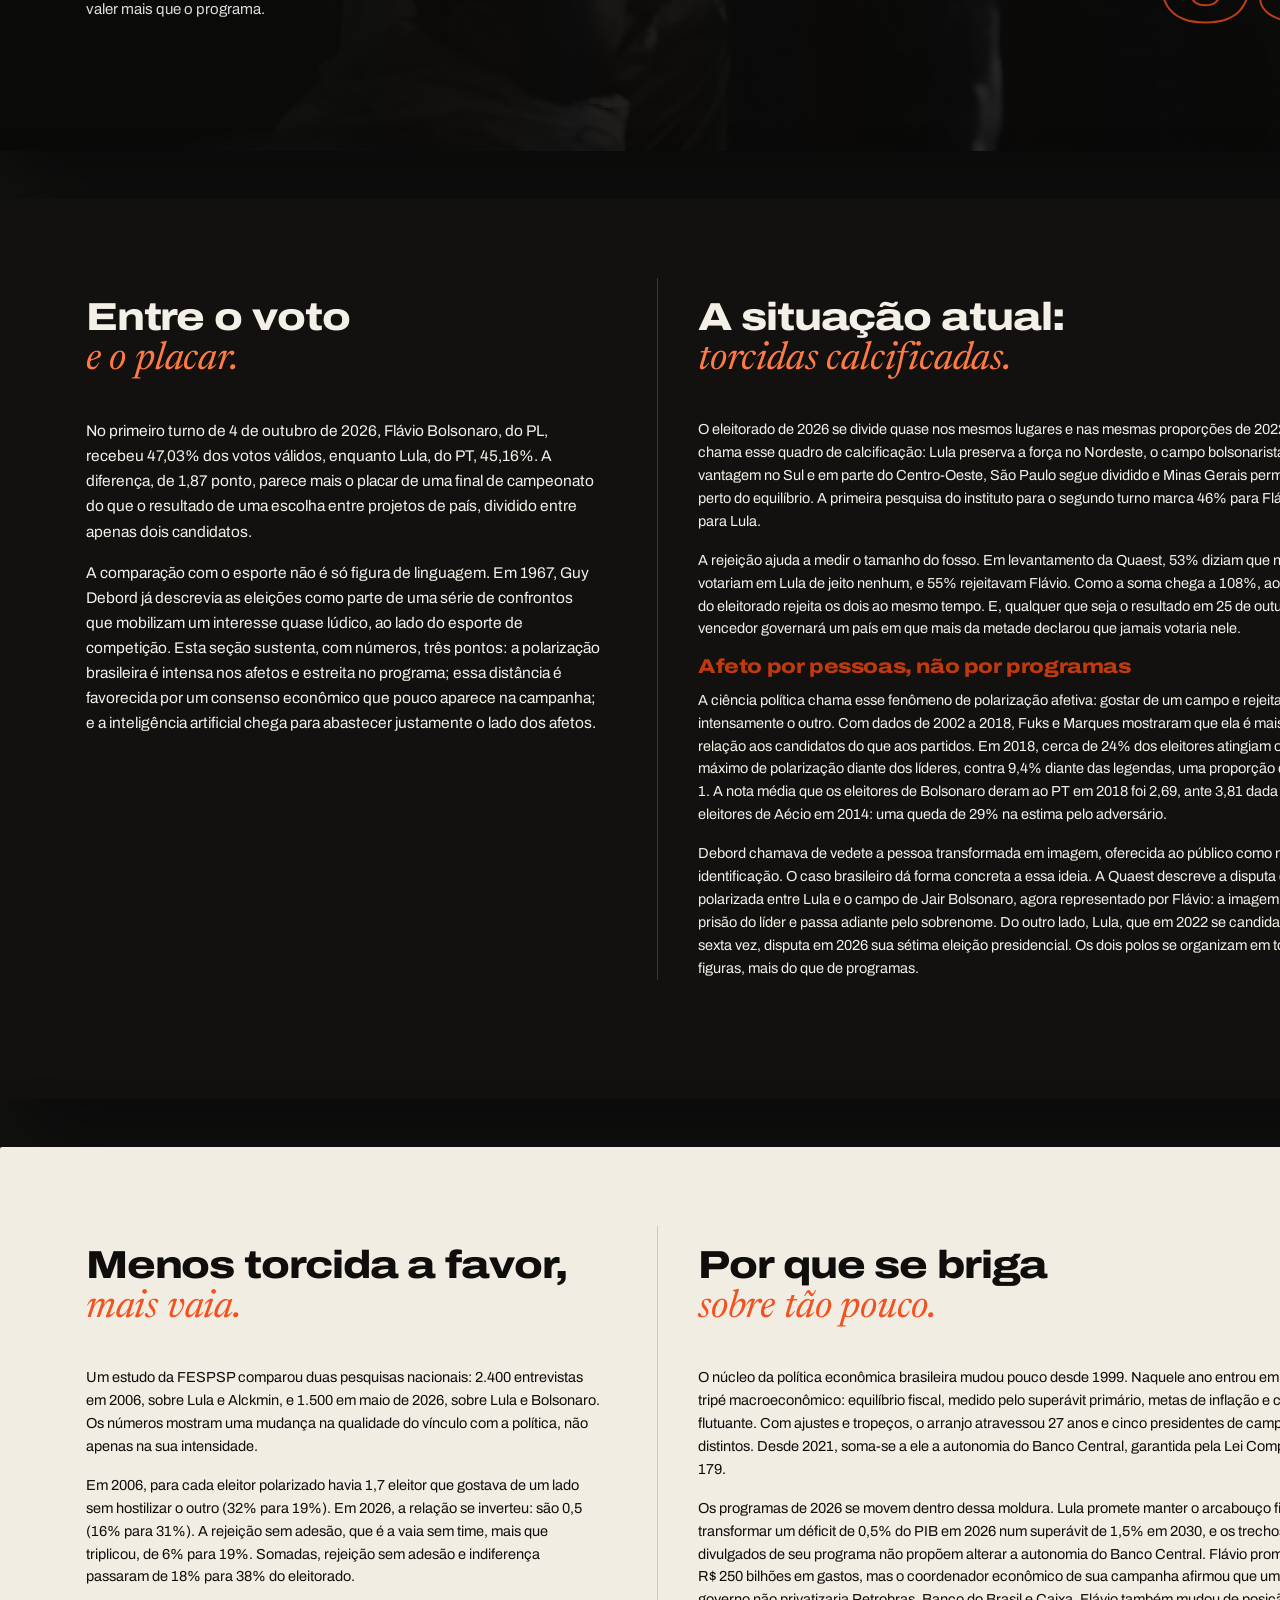
==== commit 4009b479: "Inserção do footer e da frase acima da seção do uso dual" ====
--- a/index.html
+++ b/index.html
@@ -80,6 +80,7 @@
 
         <!-- 05 · O USO DUAL DA IA -->
         <section class="frame" id="p5" data-label="O uso dual da IA" data-testid="frame-dual">
+            <p class="dual-page__eye" data-reveal>Em tempos de manchetes lidas pela metade e vídeos compartilhados sem checagem, esta reportagem faz o que ficou raro: vai fundo.</p>
             <div class="duo duo--wide duo--media-first">
                 <figure class="media media--frame" data-reveal data-testid="media-dual">
                     <div class="media__frame"><img src="assets/uso-dual.jpg" alt="Pessoa segurando smartphone no escuro, iluminada pela tela"></div>
@@ -573,6 +574,38 @@
         </section>
     </main>
 
+
+    <footer class="frame frame--dark footer-page" id="p21-footer" data-label="Encerramento" data-testid="frame-footer">
+        <div class="footer-page__layout">
+            <div class="footer-page__copy">
+                <h2 class="footer-page__quote">Como saber o que é verdade quando nem as fontes nem as ferramentas merecem confiança total?</h2>
+                <nav class="footer-page__links" aria-label="Navegação final">
+                    <a href="#p2"><span>Sumário</span><span aria-hidden="true">↗</span></a>
+                    <a href="#p4"><span>Editorial</span><span aria-hidden="true">↗</span></a>
+                    <button type="button" id="references-open" aria-haspopup="dialog" aria-controls="references-dialog"><span>Referências Bibliográficas</span><span aria-hidden="true">↗</span></button>
+                </nav>
+            </div>
+            <figure class="footer-page__qr">
+                <a href="https://ryancursinom.github.io/infopolis/" target="_blank" rel="noopener noreferrer" aria-label="Abrir o site Infopolis"><img src="assets/infopolis-qr.svg" alt="QR code para acessar https://ryancursinom.github.io/infopolis/" width="320" height="320" loading="lazy"></a>
+                <figcaption><span>ESCANEIE PARA ACESSAR</span><a href="https://ryancursinom.github.io/infopolis/" target="_blank" rel="noopener noreferrer">ryancursinom.github.io/infopolis ↗</a></figcaption>
+            </figure>
+        </div>
+        <div class="pag">21</div>
+    </footer>
+
+    <dialog class="references-dialog" id="references-dialog" aria-labelledby="references-title">
+        <div class="references-dialog__head"><h2 id="references-title">Referências<br><em>Bibliográficas.</em></h2><button type="button" id="references-close" aria-label="Fechar referências">×</button></div>
+        <p class="references-dialog__note">Fontes indicadas no conteúdo da revista. As informações abaixo reproduzem as referências disponíveis na publicação.</p>
+        <ol class="references-dialog__list">
+<li>CETIC.BR, 2025a — dados citados no texto.</li>
+<li>Observatório IA nas Eleições — Aláfia Lab e Data Privacy Brasil. IA na pré-eleição: Principais achados e tendências (2026), p. 11, tabela 4.</li>
+<li>Observatório Lupa. Fakes com IA crescem 308% em um ano, revela estudo inédito da Lupa (05/02/2026).</li>
+<li>Reuters Institute; Stanford. Estudos citados no conteúdo editorial.</li>
+<li>Cetic.br | NIC.br. Painel TIC — Integridade da Informação 2025, publicado em 2026, p. 81, gráfico 11.</li>
+<li>Tribunal Superior Eleitoral. <a href="https://www.tse.jus.br/comunicacao/noticias/2026/Outubro/tse-manda-retirar-do-ar-videos-com-uso-de-inteligencia-artificial-publicados-por-flavio-bolsonaro">[Fonte: TSE, 8 de outubro de 2026.]</a></li>
+        </ol>
+    </dialog>
+
     <script src="script.js"></script>
 </body>
 
--- a/css/sections.css
+++ b/css/sections.css
@@ -28,6 +28,8 @@
 .contents-col .toc{margin-top:6px}
 
 /* ================= Members ================= */
+#p5{height:auto;min-height:100vh}
+.dual-page__eye{font:italic 500 clamp(26px,2.6vw,38px)/1.3 var(--font-serif);color:var(--orange);letter-spacing:-.015em;max-width:48ch;text-wrap:balance;margin-bottom:64px}
 .members-page{height:auto;min-height:100vh}
 .members-page .head__title{font-size:var(--fs-h1)}
 
@@ -75,6 +77,41 @@
 .duo--media-first .media{order:-1}
 .duo .media{height:100%;min-height:520px}
 
+/* ================= Closing page ================= */
+.footer-page{height:auto;min-height:100vh;display:flex;align-items:center;padding-block:clamp(72px,8vw,120px)}
+.footer-page__layout{display:grid;grid-template-columns:minmax(0,1.25fr) minmax(260px,.75fr);gap:clamp(56px,7vw,112px);align-items:center;width:100%}
+.footer-page__copy{min-width:0}
+.footer-page__quote{font:italic 500 clamp(28px,3.25vw,47px)/1.25 var(--font-serif);letter-spacing:-.02em;max-width:25ch;text-wrap:balance}
+.footer-page__quote::before{content:'“';color:var(--flame)}
+.footer-page__quote::after{content:'”';color:var(--flame)}
+.footer-page__links{margin-top:52px;display:grid;max-width:580px}
+.footer-page__links>a,.footer-page__links>button{display:flex;justify-content:space-between;align-items:center;gap:24px;padding:22px 0;border-top:1px solid var(--line);text-align:left;text-decoration:none;font-size:clamp(16px,1.6vw,21px);font-weight:600;line-height:1.4;transition:color .2s}
+.footer-page__links>a:last-child,.footer-page__links>button:last-child{border-bottom:1px solid var(--line)}
+.footer-page__links [aria-hidden]{color:var(--flame);font-size:30px;transition:transform .2s}
+.footer-page__links>a:hover,.footer-page__links>button:hover{color:var(--flame)}
+.footer-page__links>a:hover [aria-hidden],.footer-page__links>button:hover [aria-hidden]{transform:translate(3px,-3px)}
+.footer-page__qr{width:min(100%,320px);justify-self:end}
+.footer-page__qr>a{display:block;background:#fff}
+.footer-page__qr img{width:100%;height:auto;display:block}
+.footer-page__qr figcaption{display:grid;gap:12px;margin-top:24px;text-align:left;overflow-wrap:anywhere}
+.footer-page__qr figcaption>span{font-size:10px;letter-spacing:.2em;font-weight:800;color:var(--flame)}
+.footer-page__qr figcaption>a{font-size:12px;text-decoration:none;line-height:1.6}
+.references-dialog{width:min(820px,calc(100vw - 32px));max-height:calc(100dvh - 48px);padding:clamp(24px,4vw,48px);border:1px solid rgba(15,14,12,.15);background:var(--paper);color:var(--ink);overflow:auto;overscroll-behavior:contain;box-shadow:0 24px 90px #0008}
+.references-dialog::backdrop{background:rgba(10,10,10,.78);backdrop-filter:blur(8px)}
+.references-dialog__head{display:flex;align-items:flex-start;justify-content:space-between;gap:24px}
+.references-dialog__head h2{font-size:clamp(28px,4vw,44px)}
+.references-dialog__head button{width:44px;height:44px;flex-shrink:0;font-size:32px;line-height:1;background:var(--ink);color:white}
+.references-dialog__note{margin-top:28px;font-size:13px;line-height:1.65;color:rgba(15,14,12,.7)}
+.references-dialog__list{list-style:decimal;padding-left:24px;margin-top:28px}
+.references-dialog__list li{padding:18px 0 18px 8px;border-top:1px solid rgba(15,14,12,.16);font-size:15px;line-height:1.75;overflow-wrap:anywhere}
+.references-dialog__list li::marker{font-weight:800;color:var(--ember)}
+.references-dialog__list a{color:var(--ember);text-underline-offset:3px}
+@media(max-width:800px){
+  .footer-page__layout{grid-template-columns:minmax(0,1fr);gap:52px}
+  .footer-page__qr{justify-self:start;width:min(260px,100%)}
+  .footer-page__quote{max-width:30ch}
+  .footer-page__links{margin-top:36px}
+}
 /* ================= Per-section accents ================= */
 /* Shared composition for adjacent topics consolidated into one digital page. */
 .frame--combined{height:auto;min-height:100vh}
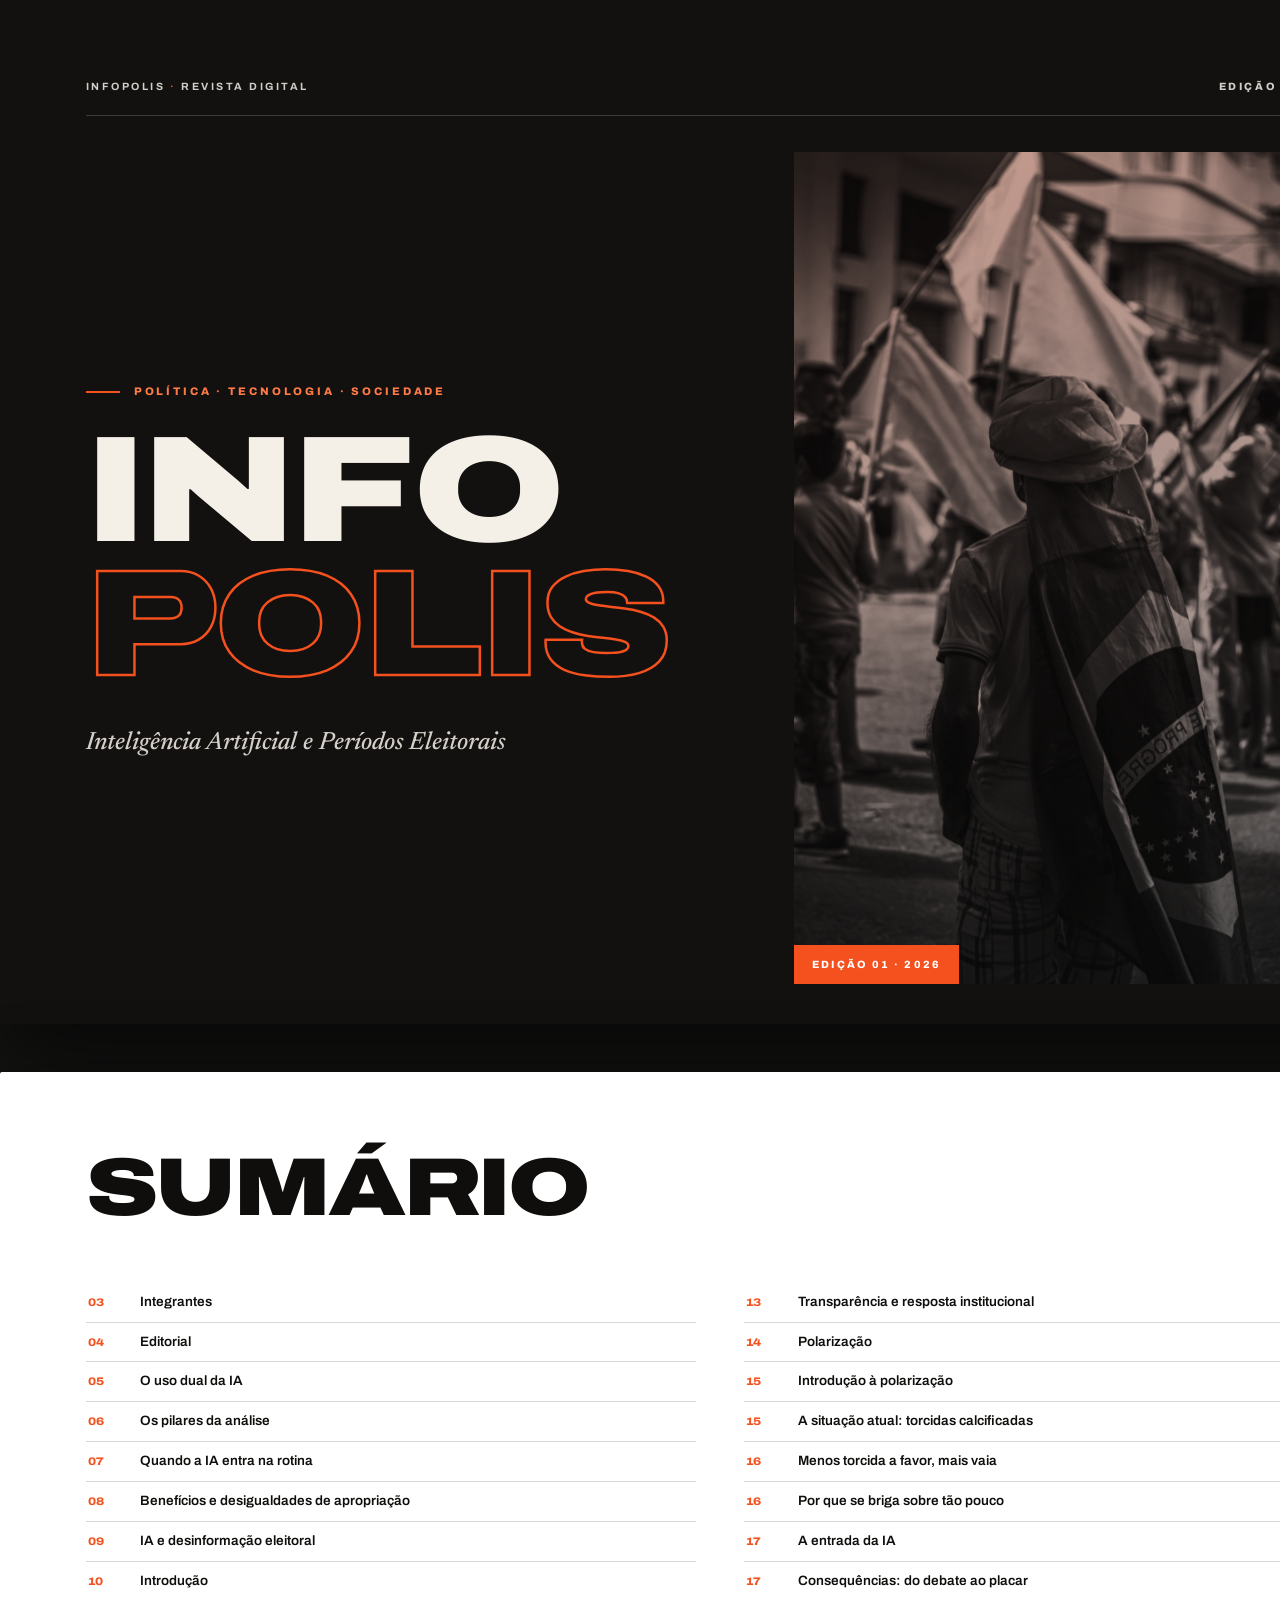
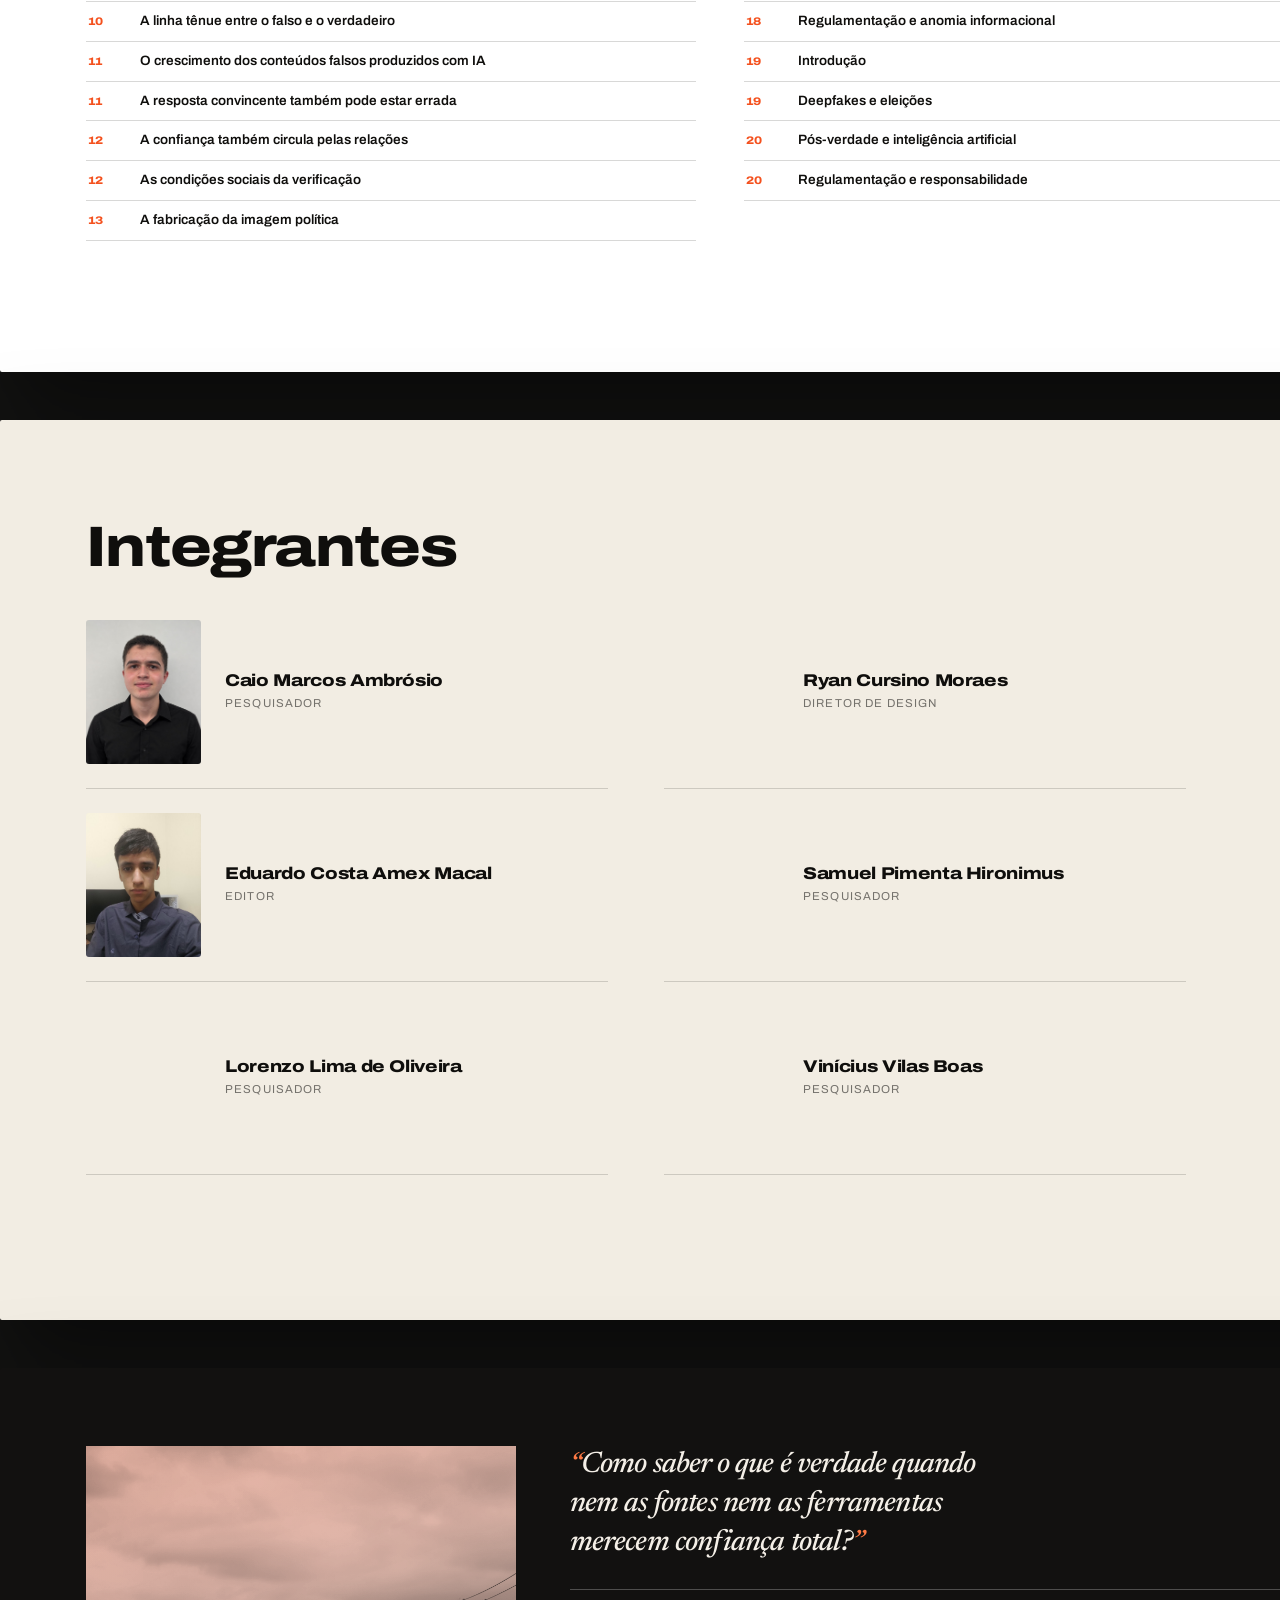
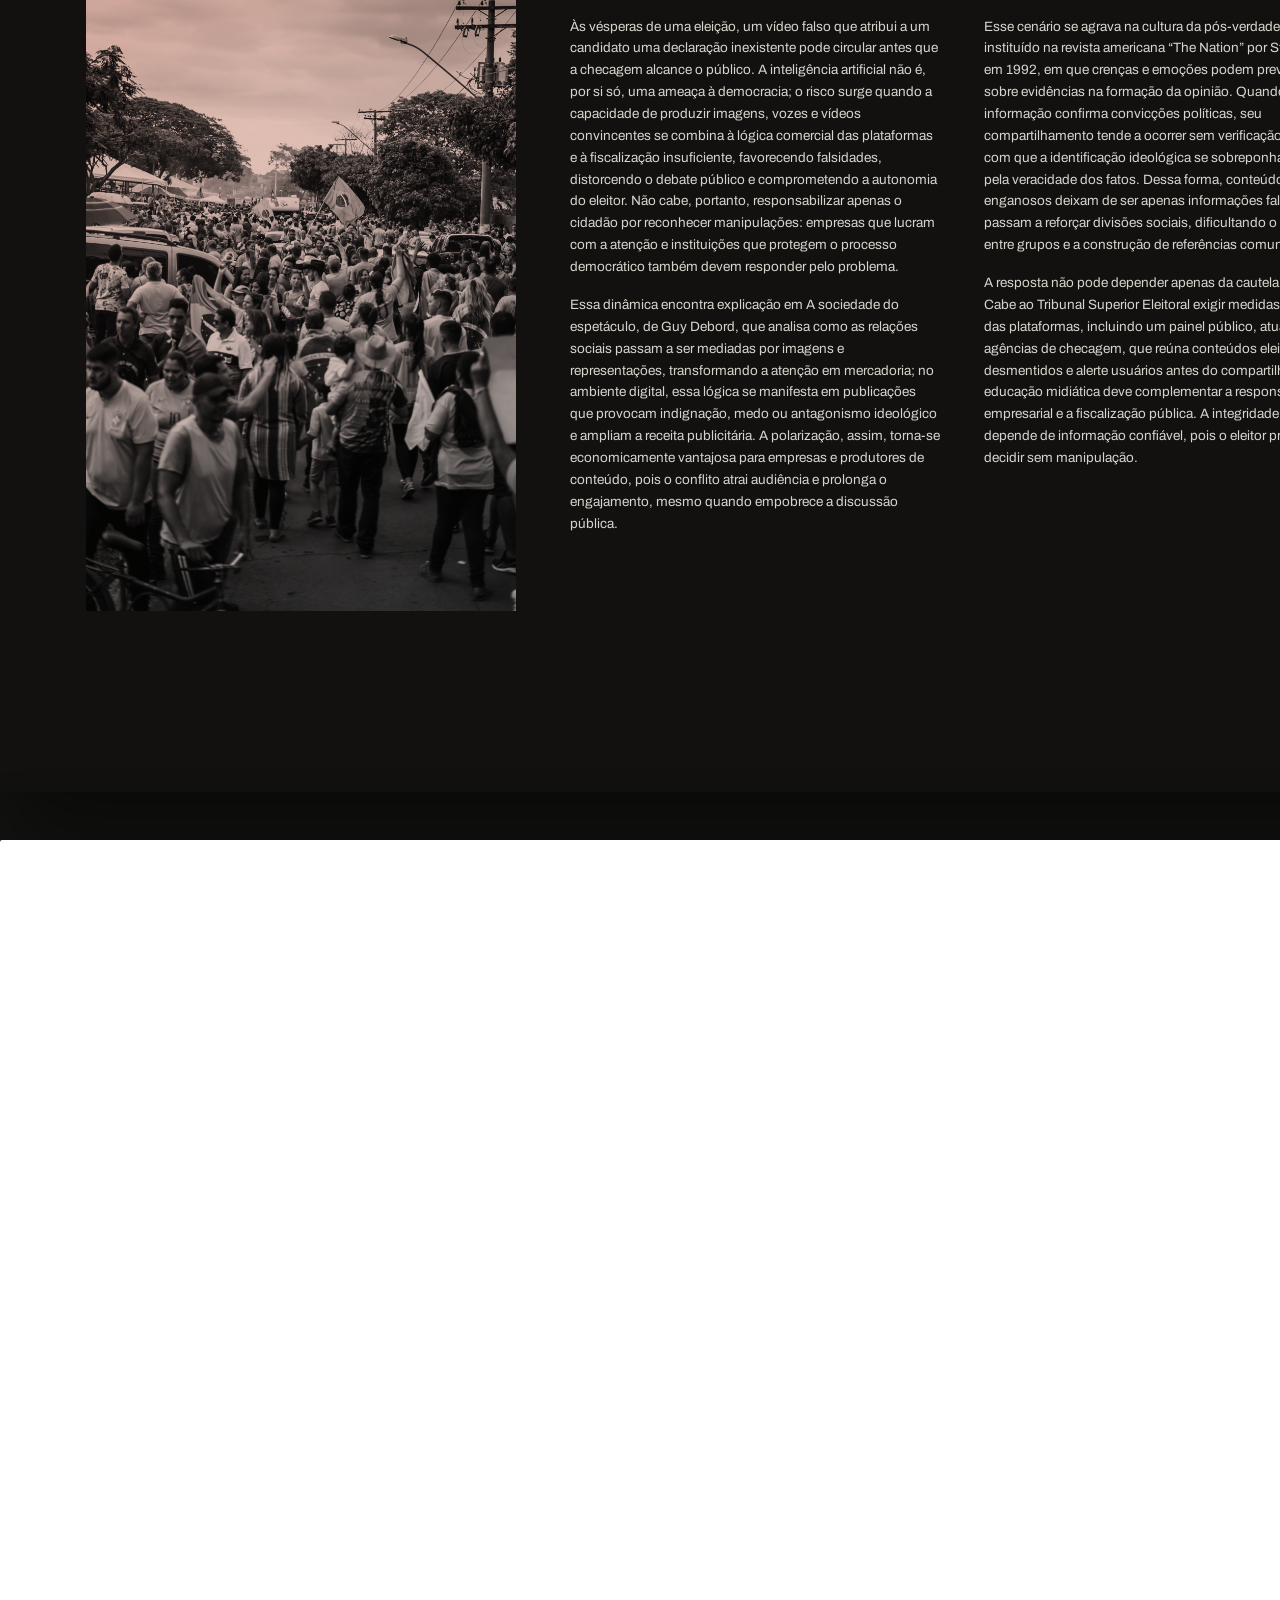
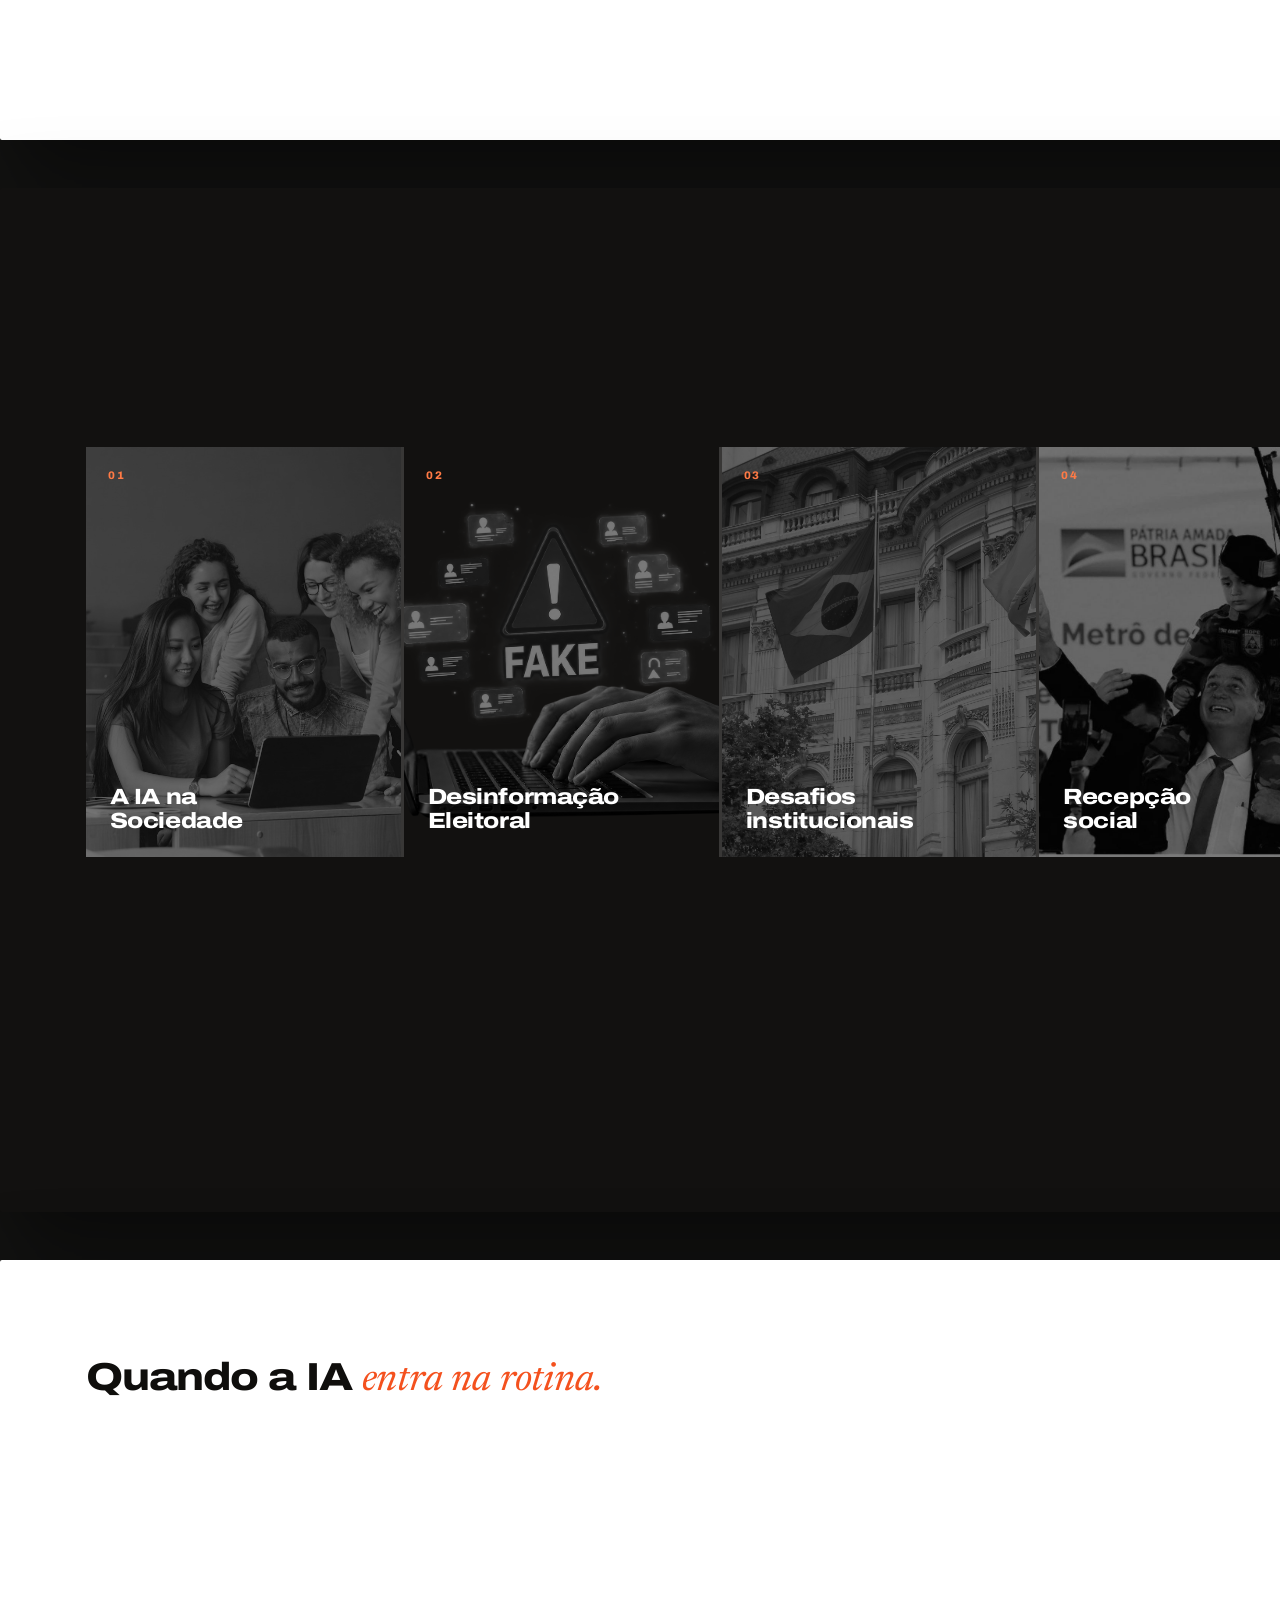
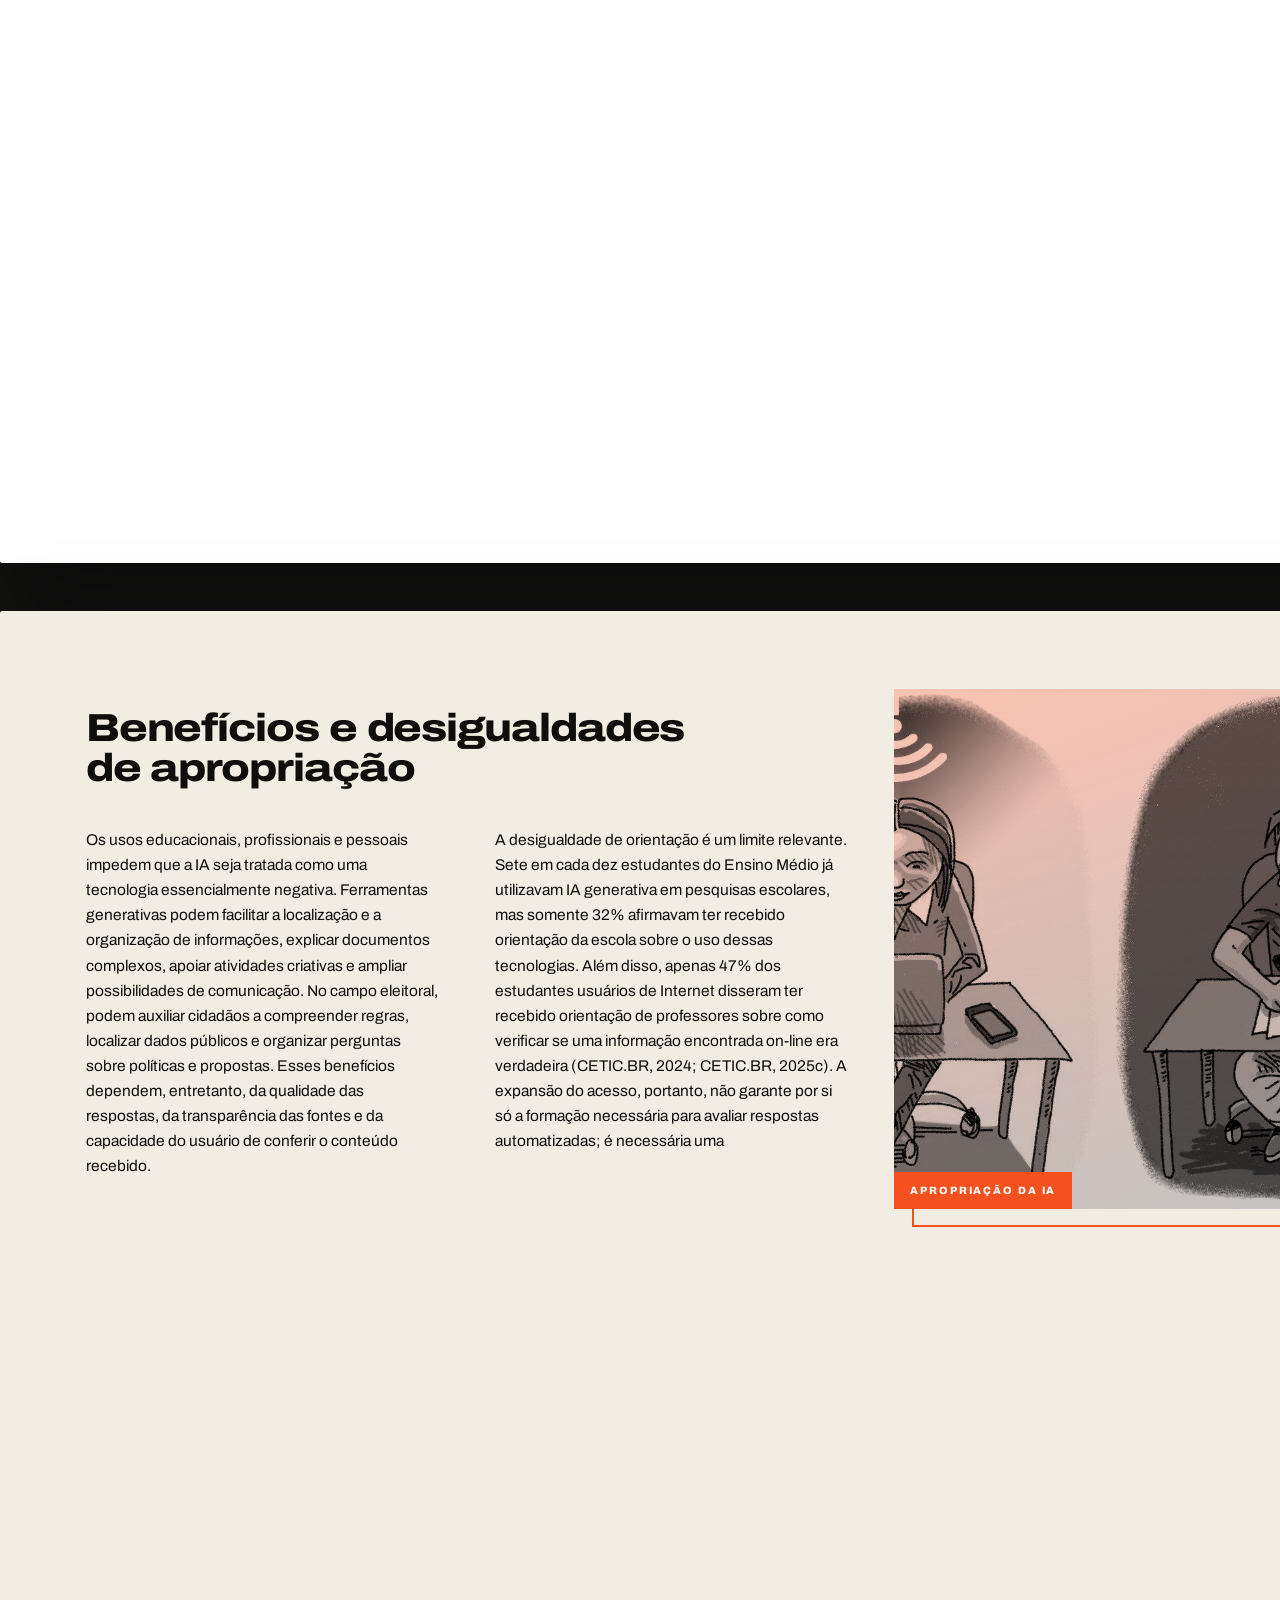
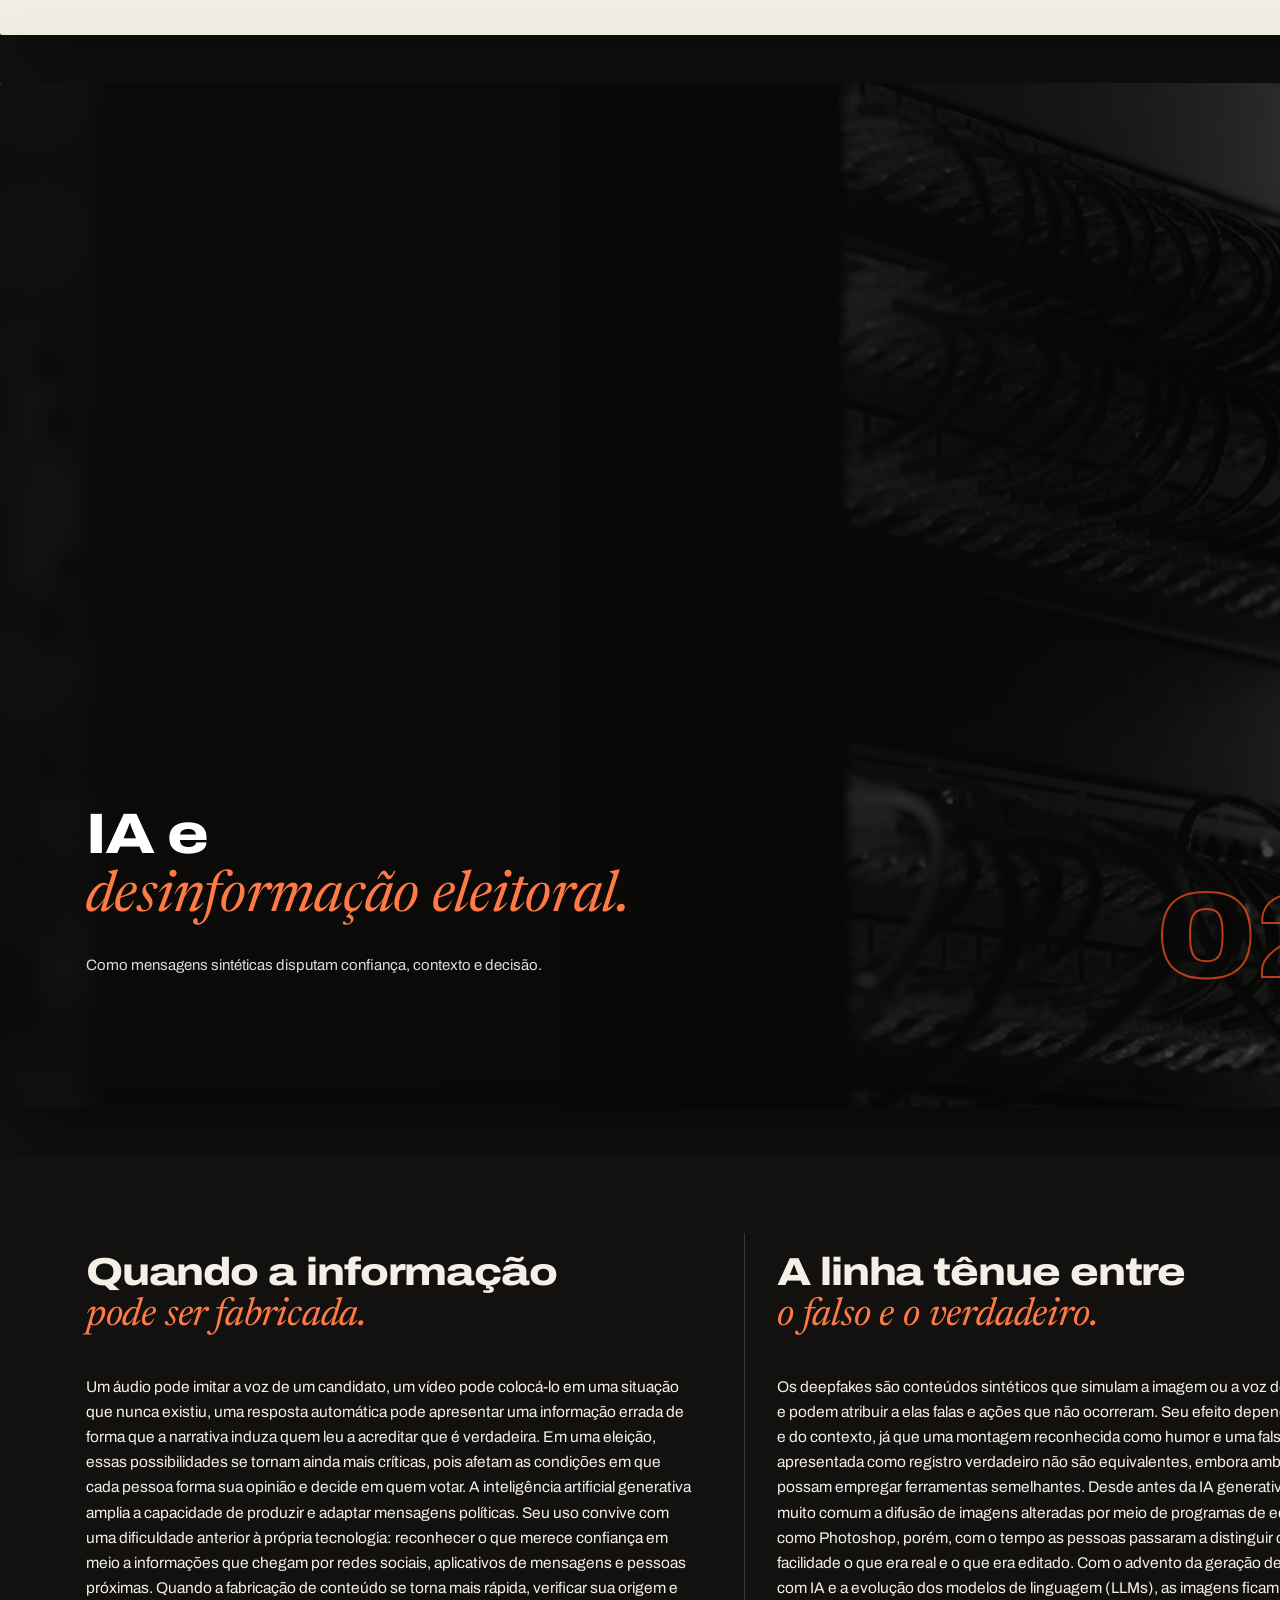
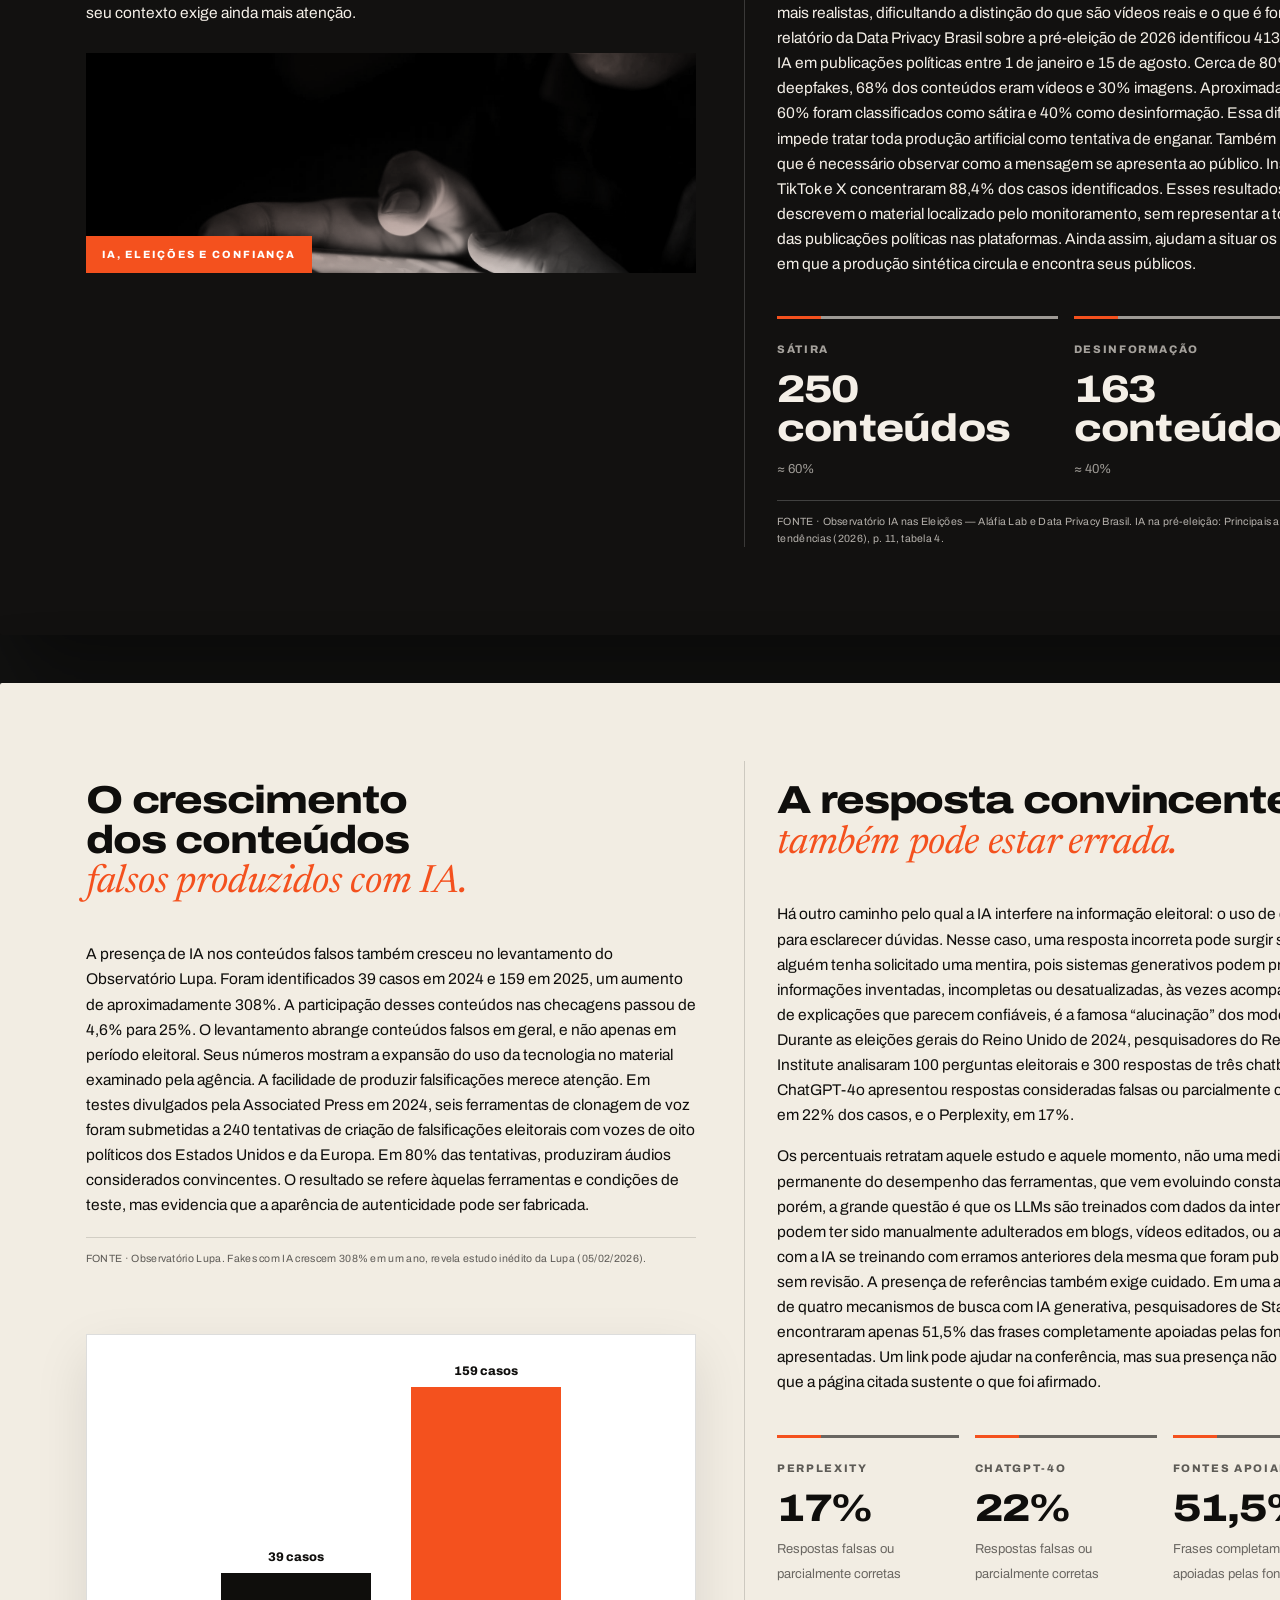
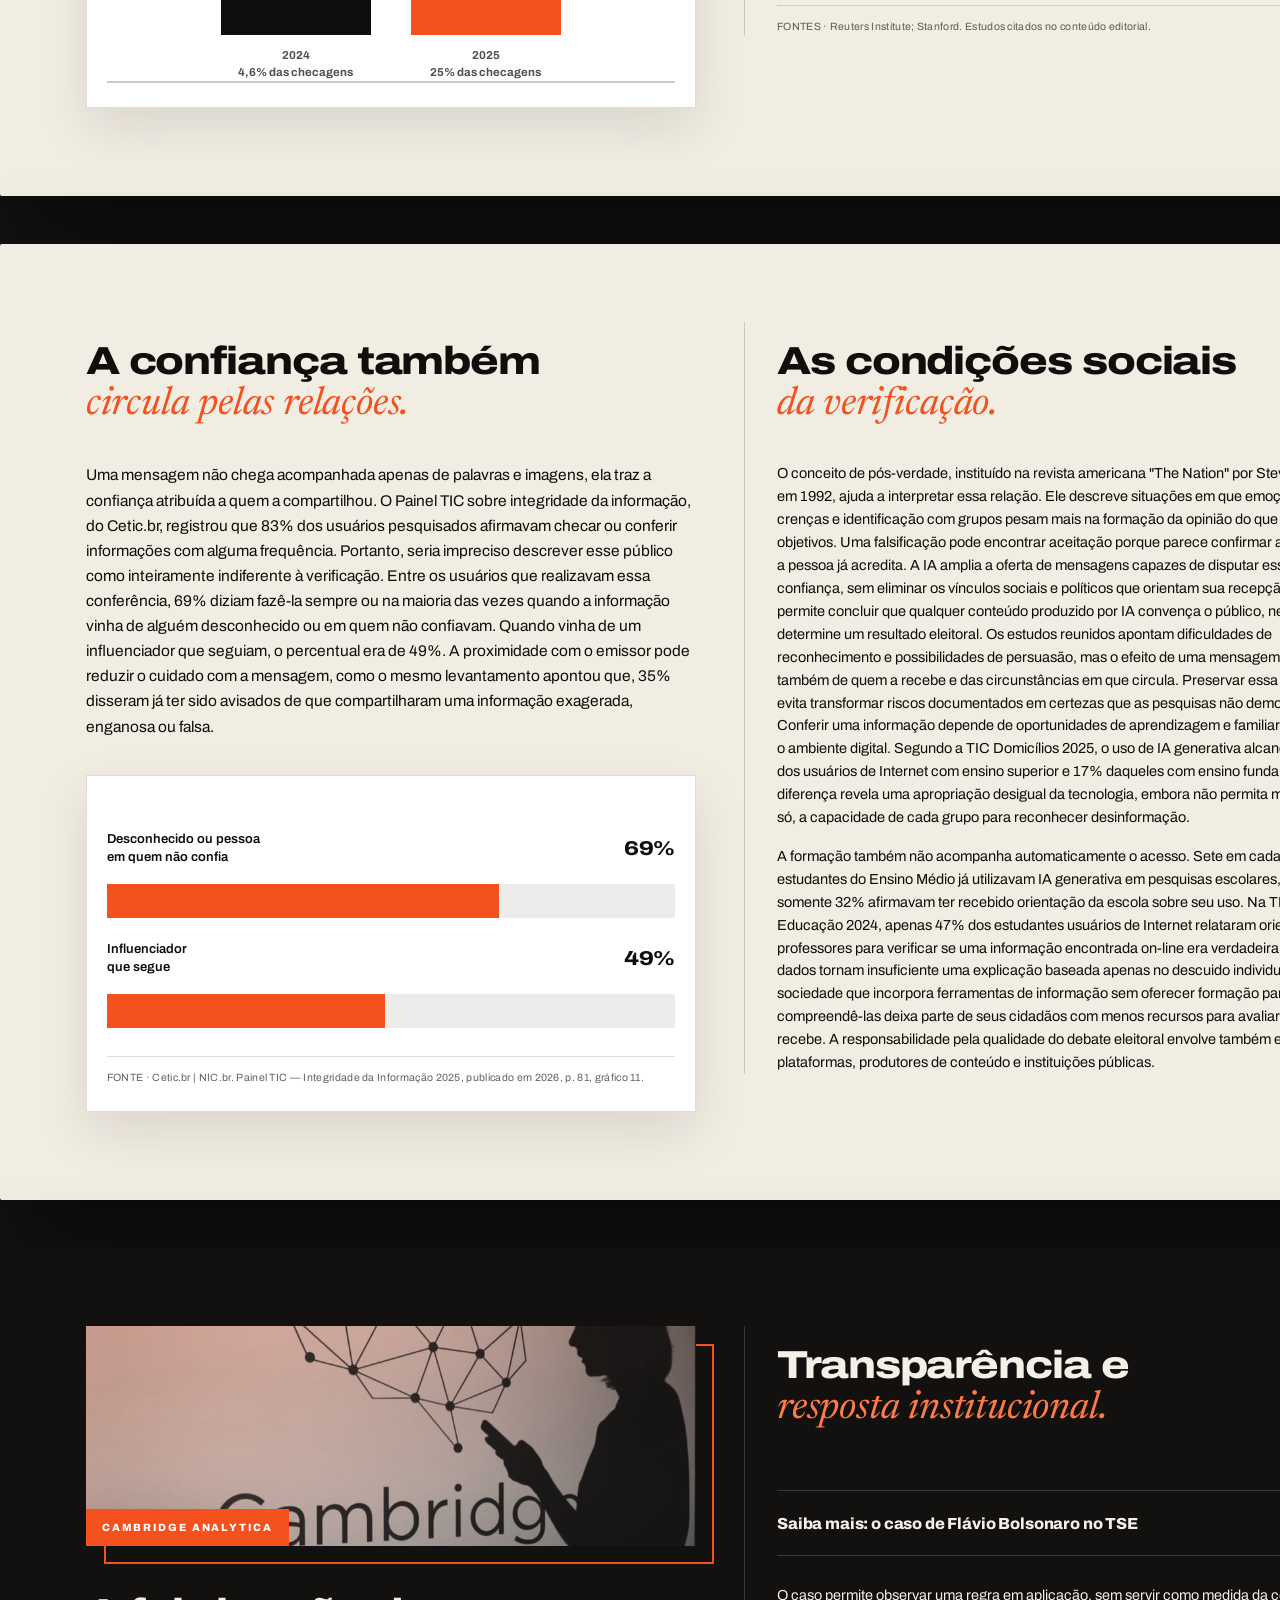
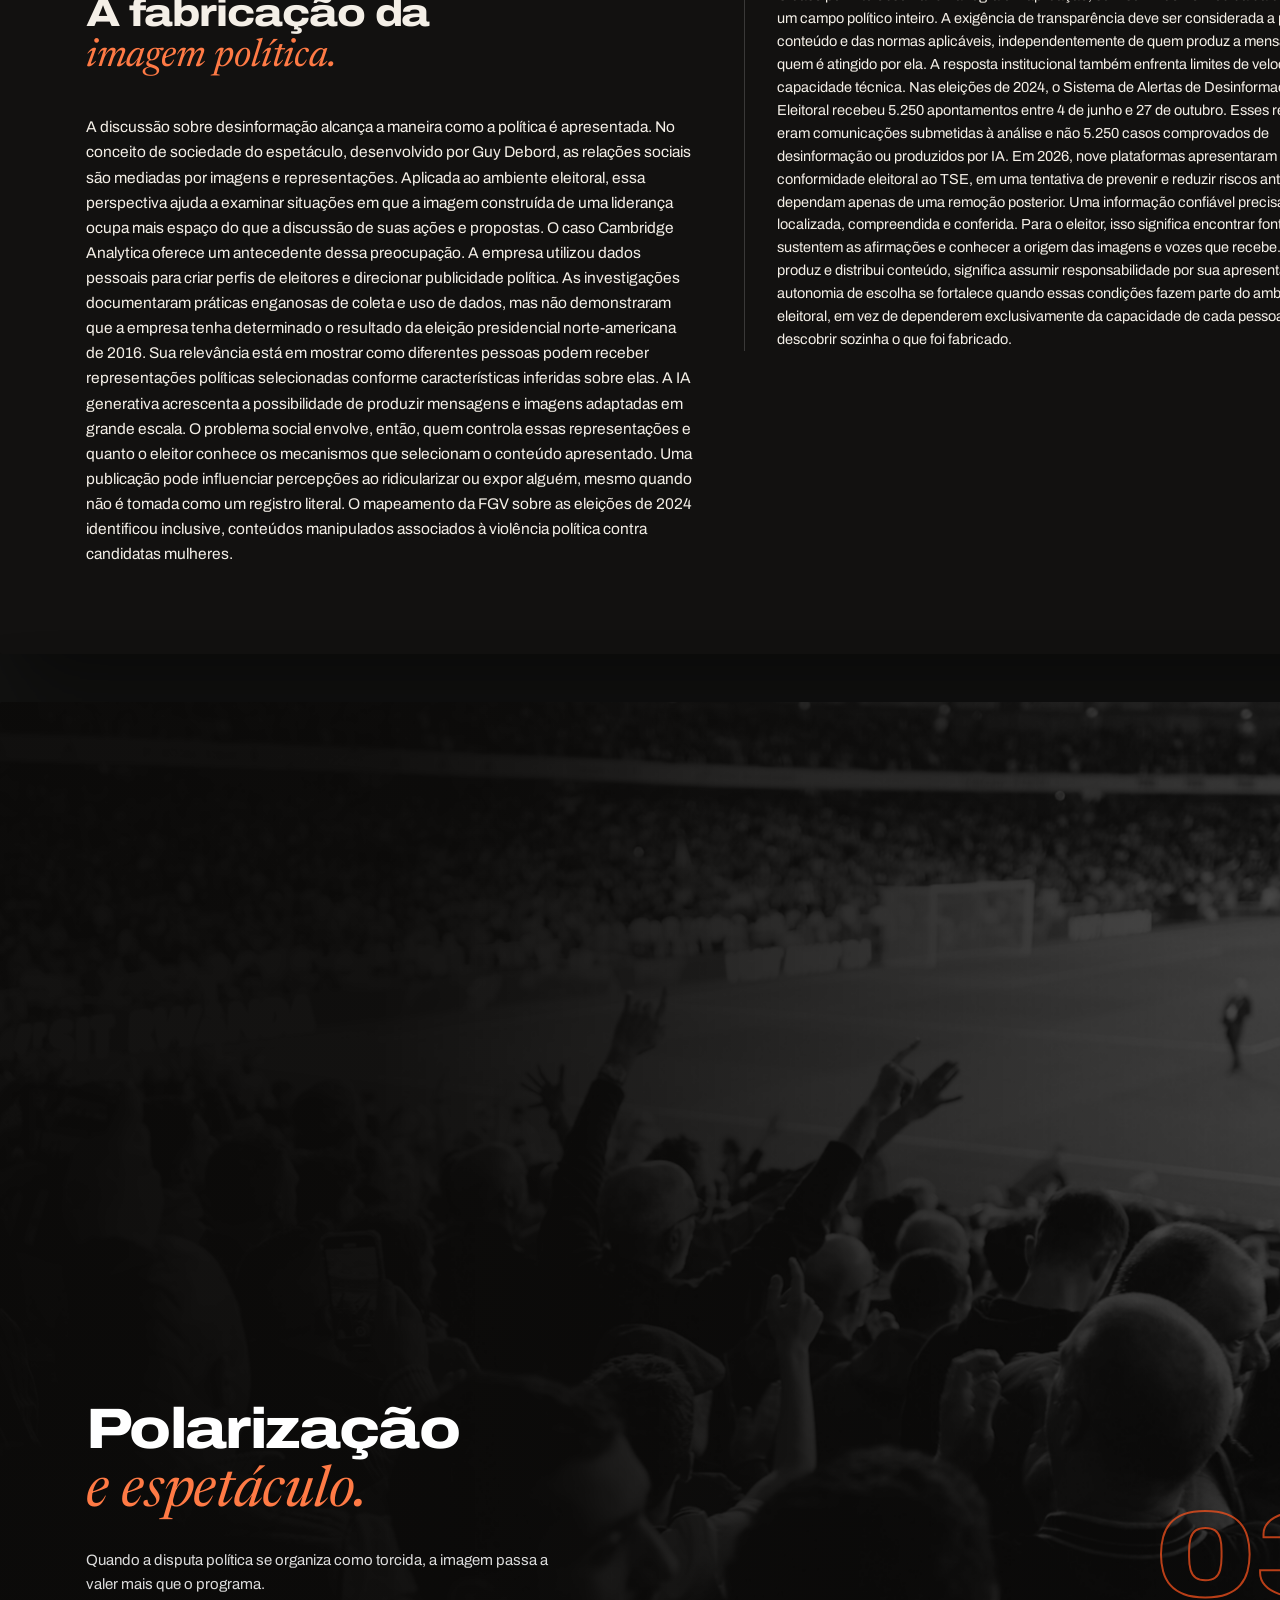
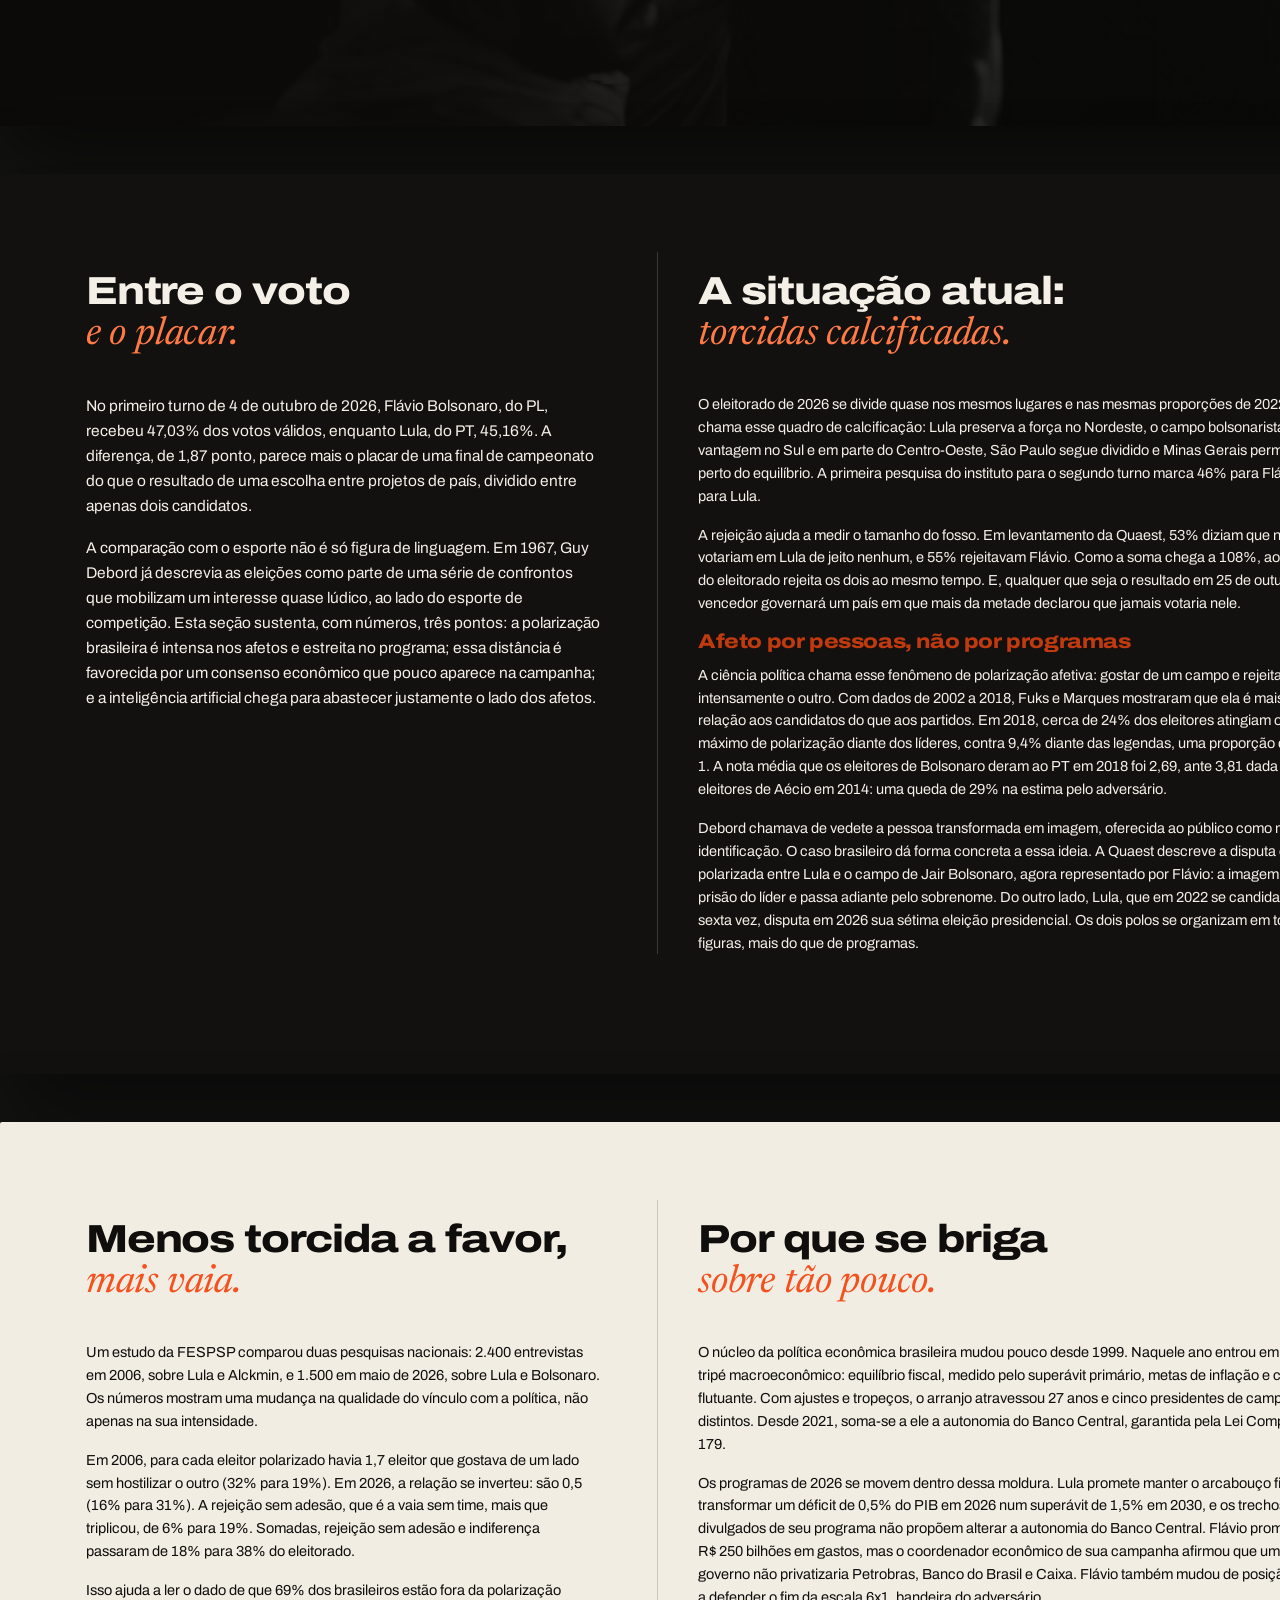
==== commit ede93d95: "Fontes bibliográficas" ====
--- a/index.html
+++ b/index.html
@@ -214,7 +214,7 @@
                 <h2 class="head__title">A linha tênue entre<br><em>o falso e o verdadeiro.</em></h2>
             </div>
             <div class="cols drop" data-reveal style="--d:.1s">
-                <p>Os deepfakes são conteúdos sintéticos que simulam a imagem ou a voz de pessoas, e podem atribuir a elas falas e ações que não ocorreram. Seu efeito depende do uso e do contexto, já que uma montagem reconhecida como humor e uma falsificação apresentada como registro verdadeiro não são equivalentes, embora ambas possam empregar ferramentas semelhantes. Desde antes da IA generativa, já era muito comum a difusão de imagens alteradas por meio de programas de edição como Photoshop, porém, com o tempo as pessoas passaram a distinguir com maior facilidade o que era real e o que era editado. Com o ad evento da geração de imagens com IA e a evolução dos modelos de linguagem (LLMs), as imagens ficam cada vez mais realistas, dificultando a distinção do que são vídeos reais e o que é forjado. O relatório da Data Privacy Brasil sobre a pré-eleição de 2026 identificou 413 casos de IA em publicações políticas entre 1 de janeiro e 15 de agosto. Cerca de 80% eram deepfakes, 68% dos conteúdos eram vídeos e 30% imagens. Aproximadamente 60% foram classificados como sátira e 40% como desinformação. Essa diferença impede tratar toda produção artificial como tentativa de enganar. Também mostra por que é necessário observar como a mensagem se apresenta ao público. Instagram, TikTok e X concentraram 88,4% dos casos identificados. Esses resultados descrevem o material localizado pelo monitoramento, sem representar a totalidade das publicações políticas nas plataformas. Ainda assim, ajudam a situar os espaços em que a produção sintética circula e encontra seus públicos.</p>
+                <p>Os deepfakes são conteúdos sintéticos que simulam a imagem ou a voz de pessoas, e podem atribuir a elas falas e ações que não ocorreram. Seu efeito depende do uso e do contexto, já que uma montagem reconhecida como humor e uma falsificação apresentada como registro verdadeiro não são equivalentes, embora ambas possam empregar ferramentas semelhantes. Desde antes da IA generativa, já era muito comum a difusão de imagens alteradas por meio de programas de edição como Photoshop, porém, com o tempo as pessoas passaram a distinguir com maior facilidade o que era real e o que era editado. Com o advento da geração de imagens com IA e a evolução dos modelos de linguagem (LLMs), as imagens ficam cada vez mais realistas, dificultando a distinção do que são vídeos reais e o que é forjado. O relatório da Data Privacy Brasil sobre a pré-eleição de 2026 identificou 413 casos de IA em publicações políticas entre 1 de janeiro e 15 de agosto. Cerca de 80% eram deepfakes, 68% dos conteúdos eram vídeos e 30% imagens. Aproximadamente 60% foram classificados como sátira e 40% como desinformação. Essa diferença impede tratar toda produção artificial como tentativa de enganar. Também mostra por que é necessário observar como a mensagem se apresenta ao público. Instagram, TikTok e X concentraram 88,4% dos casos identificados. Esses resultados descrevem o material localizado pelo monitoramento, sem representar a totalidade das publicações políticas nas plataformas. Ainda assim, ajudam a situar os espaços em que a produção sintética circula e encontra seus públicos.</p>
             </div>
             <div class="stats" data-reveal style="--d:.15s" data-testid="chart-split">
                 <article class="stat stat--fill" data-testid="stat-satira">
@@ -595,15 +595,117 @@
 
     <dialog class="references-dialog" id="references-dialog" aria-labelledby="references-title">
         <div class="references-dialog__head"><h2 id="references-title">Referências<br><em>Bibliográficas.</em></h2><button type="button" id="references-close" aria-label="Fechar referências">×</button></div>
-        <p class="references-dialog__note">Fontes indicadas no conteúdo da revista. As informações abaixo reproduzem as referências disponíveis na publicação.</p>
-        <ol class="references-dialog__list">
-<li>CETIC.BR, 2025a — dados citados no texto.</li>
-<li>Observatório IA nas Eleições — Aláfia Lab e Data Privacy Brasil. IA na pré-eleição: Principais achados e tendências (2026), p. 11, tabela 4.</li>
-<li>Observatório Lupa. Fakes com IA crescem 308% em um ano, revela estudo inédito da Lupa (05/02/2026).</li>
-<li>Reuters Institute; Stanford. Estudos citados no conteúdo editorial.</li>
-<li>Cetic.br | NIC.br. Painel TIC — Integridade da Informação 2025, publicado em 2026, p. 81, gráfico 11.</li>
-<li>Tribunal Superior Eleitoral. <a href="https://www.tse.jus.br/comunicacao/noticias/2026/Outubro/tse-manda-retirar-do-ar-videos-com-uso-de-inteligencia-artificial-publicados-por-flavio-bolsonaro">[Fonte: TSE, 8 de outubro de 2026.]</a></li>
-        </ol>
+        <div class="references-dialog__content">
+        <p class="references-dialog__note">Selecione um tema para consultar as referências. Os registros reúnem as fontes da revista e dos materiais enviados; os dados bibliográficos disponíveis foram preservados.</p>
+        <div class="reference-groups">
+<details class="reference-group" id="references-cotidiano">
+            <summary><span class="reference-group__number">01</span><span class="reference-group__title">IA no cotidiano e na educação</span><span class="reference-group__count" aria-label="11 referências">11</span><span class="reference-group__icon" aria-hidden="true"></span></summary>
+            <ol class="references-dialog__list"><li>Cetic.br. TIC Domicílios 2025. <a class="reference-entry__link" href="https://www.cetic.br/pt/publicacao/pesquisa-sobre-o-uso-das-tecnologias-de-informacao-e-comunicacao-nos-domicilios-brasileiros-tic-domicilios-2025/" target="_blank" rel="noopener noreferrer">Acessar fonte <span aria-hidden="true">↗</span></a></li>
+<li>OCDE. Generative AI. <a class="reference-entry__link" href="https://www.oecd.org/en/topics/generative-ai.html" target="_blank" rel="noopener noreferrer">Acessar fonte <span aria-hidden="true">↗</span></a></li>
+<li>OCDE. PISA 2025 Results (Volume I). <a class="reference-entry__link" href="https://www.oecd.org/en/publications/pisa-2025-results-volume-i_73451bc5-en.html" target="_blank" rel="noopener noreferrer">Acessar fonte <span aria-hidden="true">↗</span></a></li>
+<li>FEBRABAN. Pesquisa sobre percepções dos brasileiros acerca da inteligência artificial. <a class="reference-entry__link" href="https://portal.febraban.org.br/noticia/4474/pt-br/" target="_blank" rel="noopener noreferrer">Acessar fonte <span aria-hidden="true">↗</span></a></li>
+<li>Cetic.br. TIC Domicílios 2025 — indicador M1: uso de inteligência artificial. <a class="reference-entry__link" href="https://cetic.br/pt/tics/domicilios/2025/individuos/M1/" target="_blank" rel="noopener noreferrer">Acessar fonte <span aria-hidden="true">↗</span></a></li>
+<li>Cetic.br. 50 milhões de brasileiros já usam IA, mas potenciais benefícios continuam limitados às camadas de maior renda e escolaridade. <a class="reference-entry__link" href="https://cetic.br/pt/noticia/50-milhoes-de-brasileiros-ja-usam-ia-mas-potenciais-beneficios-continuam-limitados-as-camadas-de-maior-renda-e-escolaridade/" target="_blank" rel="noopener noreferrer">Acessar fonte <span aria-hidden="true">↗</span></a></li>
+<li>Cetic.br. Sete em cada dez alunos do Ensino Médio usam IA generativa em pesquisas escolares, revela TIC Educação. <a class="reference-entry__link" href="https://cetic.br/noticia/sete-em-cada-dez-alunos-do-ensino-medio-usam-ia-generativa-em-pesquisas-escolares-revela-tic-educacao/" target="_blank" rel="noopener noreferrer">Acessar fonte <span aria-hidden="true">↗</span></a></li>
+<li>Cetic.br. TIC Educação 2024 — indicador H4A: orientação sobre verificação de informações. <a class="reference-entry__link" href="https://www.cetic.br/pt/tics/educacao/2024/alunos/H4A/" target="_blank" rel="noopener noreferrer">Acessar fonte <span aria-hidden="true">↗</span></a></li>
+<li>DataSenado. Usos da inteligência artificial no Brasil. <a class="reference-entry__link" href="https://www12.senado.leg.br/institucional/datasenado/materias/enquetes/usos-da-inteligencia-artificial-no-brasil" target="_blank" rel="noopener noreferrer">Acessar fonte <span aria-hidden="true">↗</span></a></li>
+<li>Ipsos. Como os brasileiros enxergam a inteligência artificial. <a class="reference-entry__link" href="https://www.ipsos.com/pt-br/como-os-brasileiros-enxergam-a-inteligencia-artificial" target="_blank" rel="noopener noreferrer">Acessar fonte <span aria-hidden="true">↗</span></a></li>
+<li>Ipsos. IA vai transformar as vidas nos próximos anos. <a class="reference-entry__link" href="https://www.ipsos.com/pt-br/ia-vai-transformar-as-vidas-nos-proximos-anos" target="_blank" rel="noopener noreferrer">Acessar fonte <span aria-hidden="true">↗</span></a></li></ol>
+        </details>
+<details class="reference-group" id="references-desinformacao">
+            <summary><span class="reference-group__number">02</span><span class="reference-group__title">Desinformação, deepfakes e riscos</span><span class="reference-group__count" aria-label="14 referências">14</span><span class="reference-group__icon" aria-hidden="true"></span></summary>
+            <ol class="references-dialog__list"><li>Observatório Lupa. Fakes com IA crescem 308% em um ano, revela estudo inédito da Lupa. 05 fev. 2026. <a class="reference-entry__link" href="https://www.agencialupa.org/noticias/2026/02/05/fakes-com-ia-crescem-308-em-um-ano-revela-estudo-inedito-da-lupa/" target="_blank" rel="noopener noreferrer">Acessar fonte <span aria-hidden="true">↗</span></a></li>
+<li>World Economic Forum. Global Risks Report 2025. <a class="reference-entry__link" href="https://www.weforum.org/publications/global-risks-report-2025/" target="_blank" rel="noopener noreferrer">Acessar fonte <span aria-hidden="true">↗</span></a></li>
+<li>Data Privacy Brasil. Relatório Eleições 2026: IA na pré-eleição. <a class="reference-entry__link" href="https://www.dataprivacybr.org/documentos/relatorio-eleicoes-2026-ia-na-pre-eleicao/" target="_blank" rel="noopener noreferrer">Acessar fonte <span aria-hidden="true">↗</span></a></li>
+<li>DFRLab. Monitoramento de inteligência artificial e deepfakes nas eleições municipais brasileiras de 2024. 26 nov. 2024. <a class="reference-entry__link" href="https://dfrlab.org/2024/11/26/brazil-election-ai-deepfakes/" target="_blank" rel="noopener noreferrer">Acessar fonte <span aria-hidden="true">↗</span></a></li>
+<li>Ipsos. Mais da metade dos brasileiros acredita que inteligência artificial vai agravar fake news. <a class="reference-entry__link" href="https://www.ipsos.com/pt-br/mais-da-metade-dos-brasileiros-acredita-que-inteligencia-artificial-vai-agravar-fake-news-aponta" target="_blank" rel="noopener noreferrer">Acessar fonte <span aria-hidden="true">↗</span></a></li>
+<li>Agência Brasil. Conteúdos falsos criados com IA mais que triplicam entre 2024 e 2025. <a class="reference-entry__link" href="https://agenciabrasil.ebc.com.br/geral/noticia/2026-02/conteudos-falsos-criados-com-ia-mais-que-triplicam-entre-2024-e-2025" target="_blank" rel="noopener noreferrer">Acessar fonte <span aria-hidden="true">↗</span></a></li>
+<li>Agência Brasil. Levantamento aponta uso de IA sem identificação por candidatos. <a class="reference-entry__link" href="https://agenciabrasil.ebc.com.br/politica/noticia/2026-09/levantamento-aponta-uso-de-ia-sem-identificacao-por-candidatos" target="_blank" rel="noopener noreferrer">Acessar fonte <span aria-hidden="true">↗</span></a></li>
+<li>Autoridade Nacional de Proteção de Dados. Radar Tecnológico sobre Deepfakes. <a class="reference-entry__link" href="https://www.gov.br/anpd/pt-br/assuntos/noticias/anpd-publica-radar-tecnologico-sobre-deepfakes" target="_blank" rel="noopener noreferrer">Acessar fonte <span aria-hidden="true">↗</span></a></li>
+<li>ASSOCIATED PRESS. Tests find AI tools readily create election lies from the voices of well-known political leaders. 2024. Disponível em: <a href="https://apnews.com/article/2500813b642169478c27c168aab1b3e3" target="_blank" rel="noopener noreferrer">Acessar fonte <span aria-hidden="true">↗</span></a></li>
+<li>REUTERS. OpenAI, Microsoft AI tools generate misleading election images, researchers say. 2024. Disponível em: <a href="https://www.reuters.com/world/us/openai-microsoft-ai-tools-generate-misleading-election-images-researchers-say-2024-03-06/" target="_blank" rel="noopener noreferrer">Acessar fonte <span aria-hidden="true">↗</span></a></li>
+<li>Pew Research Center, Americans&#x27; Views of 2024 Election News.</li>
+<li>Pew Research Center, 2024.</li>
+<li>World Economic Forum, Global Risks Report 2024.</li>
+<li>World Economic Forum, 2024.</li></ol>
+        </details>
+<details class="reference-group" id="references-confiabilidade">
+            <summary><span class="reference-group__number">03</span><span class="reference-group__title">Confiabilidade das respostas de IA</span><span class="reference-group__count" aria-label="8 referências">8</span><span class="reference-group__icon" aria-hidden="true"></span></summary>
+            <ol class="references-dialog__list"><li>Universidade de São Paulo. Artigo da revista Estudos Avançados sobre inteligência artificial e desinformação. <a class="reference-entry__link" href="https://revistas.usp.br/eav/pt_BR/article/view/230008" target="_blank" rel="noopener noreferrer">Acessar fonte <span aria-hidden="true">↗</span></a></li>
+<li>Universidade de São Paulo. Pesquisa sobre inteligência artificial e desinformação eleitoral no Brasil. 2025. <a class="reference-entry__link" href="https://repositorio.usp.br/item/003272226" target="_blank" rel="noopener noreferrer">Acessar fonte <span aria-hidden="true">↗</span></a></li>
+<li>LIU, Nelson F. et al. Evaluating Verifiability in Generative Search Engines. Stanford University, 2023. Disponível em: <a href="https://arxiv.org/abs/2304.09848" target="_blank" rel="noopener noreferrer">Acessar fonte <span aria-hidden="true">↗</span></a></li>
+<li>KUZNETSOVA, Elizaveta et al. In Generative AI We Trust: Can Chatbots Effectively Verify Political Information? 2023. Disponível em: <a href="https://arxiv.org/abs/2312.13096" target="_blank" rel="noopener noreferrer">Acessar fonte <span aria-hidden="true">↗</span></a></li>
+<li>SHUMAILOV, Ilia et al. AI models collapse when trained on recursively generated data. Nature, v. 631, p. 755-759, 2024. Disponível em: <a href="https://doi.org/10.1038/s41586-024-07566-y" target="_blank" rel="noopener noreferrer">Acessar fonte <span aria-hidden="true">↗</span></a></li>
+<li>BBC. Por que o impacto da IA em eleições pode estar sendo exagerado, segundo pesquisador de Oxford. Disponível em: <a href="https://www.bbc.com/portuguese/articles/c0l52n6ddkdo" target="_blank" rel="noopener noreferrer">Acessar fonte <span aria-hidden="true">↗</span></a>. Acesso em: 17 set. 2026</li>
+<li>REUTERS INSTITUTE FOR THE STUDY OF JOURNALISM. How generative AI chatbots responded to questions and fact-checks about the 2024 UK general election. Oxford: University of Oxford, 2024. Disponível em:<a href="https://reutersinstitute.politics.ox.ac.uk/how-generative-ai-chatbots-responded-questions-and-fact-checks-about-2024-uk-general-election" target="_blank" rel="noopener noreferrer">Acessar fonte <span aria-hidden="true">↗</span></a>. Acesso em: 17 set. 2026.</li>
+<li>FUNDAÇÃO GETULIO VARGAS. Inteligência Artificial no mundo: mapeamento dos usos durante as eleições de 2024. Rio de Janeiro: FGV Comunicação Rio, 2024. Disponível em:<a href="https://midiademocracia.fgv.br/estudos/inteligencia-artificial-no-mundo-mapeamento-dos-usos-durante-eleicoes-de-2024" target="_blank" rel="noopener noreferrer">Acessar fonte <span aria-hidden="true">↗</span></a>. Acesso em: 17 set. 2026.</li></ol>
+        </details>
+<details class="reference-group" id="references-polarizacao">
+            <summary><span class="reference-group__number">04</span><span class="reference-group__title">Polarização, eleições e economia</span><span class="reference-group__count" aria-label="19 referências">19</span><span class="reference-group__icon" aria-hidden="true"></span></summary>
+            <ol class="references-dialog__list"><li>Gazeta do Povo.<a href="https://www.gazetadopovo.com.br/eleicoes/2026/pesquisa-eleitoral-2026/quaest-presidente-outubro-2026-segundo-turno/" target="_blank" rel="noopener noreferrer">O que mostra a nova pesquisa Quaest para presidente no 2º turno <span aria-hidden="true">↗</span></a>. 14 out. 2026.</li>
+<li>Quaest.<a href="https://quaest.com.br/disputa-presidencial-de-2026-geografia-eleitoral/" target="_blank" rel="noopener noreferrer">A eleição que resiste a mudar <span aria-hidden="true">↗</span></a>. 2026.</li>
+<li>NC News.<a href="https://ncnews.com.br/2026/09/07/pesquisa-quaest-2026-revela-polarizacao-lula-x-bolsonarismo/" target="_blank" rel="noopener noreferrer">Um ponto separa Lula de Flávio: Quaest mostra eleição de 2026 cada vez mais apertada <span aria-hidden="true">↗</span></a>. 7 set. 2026.</li>
+<li>FUKS, Mario; MARQUES, Pedro Henrique.<a href="https://www.scielo.br/j/op/a/SCmKT44FzwmGMp6jtBZ3Dfk/?format=html&amp;lang=pt&amp;ilang=pt_BR" target="_blank" rel="noopener noreferrer">Polarização e contexto: medindo e explicando a polarização política no Brasil <span aria-hidden="true">↗</span></a>. Opinião Pública, v. 28, n. 3, 2022.</li>
+<li>JOTA.<a href="https://tagteam.harvard.edu/hub_feeds/3884/feed_items/17175199" target="_blank" rel="noopener noreferrer">Quem são os possíveis candidatos a presidente da República nas eleições de 2026 <span aria-hidden="true">↗</span></a>. 9 jan. 2026.</li>
+<li>The Conversation.<a href="https://theconversation.com/eleicoes-2026-estudo-aponta-que-69-dos-eleitores-nao-estao-polarizados-enquanto-crescem-negatividade-e-apatia-285467" target="_blank" rel="noopener noreferrer">Eleições 2026: estudo aponta que 69% dos eleitores não estão polarizados, enquanto crescem negatividade e apatia <span aria-hidden="true">↗</span></a>. 2026.</li>
+<li>Brasil em Folhas.<a href="https://www.brasilemfolhas.com.br/2026/09/estudo-mostra-que-69-dos-eleitores-brasileiros-nao-sao-polarizados/" target="_blank" rel="noopener noreferrer">Estudo mostra que 69% dos eleitores brasileiros não são polarizados <span aria-hidden="true">↗</span></a>. set. 2026.</li>
+<li>Diário do Comércio.<a href="https://diariodocomercio.com.br/?p=357475" target="_blank" rel="noopener noreferrer">Polarização ameaça o futuro do Brasil <span aria-hidden="true">↗</span></a>, resenha de NUNES, Felipe; TRAUMANN, Thomas. Biografia do abismo. Rio de Janeiro: HarperCollins, 2023.</li>
+<li>Mais Retorno.<a href="https://maisretorno.com/blog/termos/t/tripe-macroeconomico" target="_blank" rel="noopener noreferrer">Tripé macroeconômico <span aria-hidden="true">↗</span></a>.</li>
+<li>FatoNews.<a href="https://fatonews.com.br/2026/10/14/selic-a-1375-como-os-juros-mexem-com-o-seu-bolso-a-sua-empresa-e-o-seu-investimento-e-o-que-lula-e-flavio-prometem/" target="_blank" rel="noopener noreferrer">Selic a 13,75%: como os juros mexem com o seu bolso e o que Lula e Flávio prometem <span aria-hidden="true">↗</span></a>. 14 out. 2026.</li>
+<li>BPMoney.<a href="https://bpmoney.com.br/politica/o-que-lula-prometeu-economia-reeleicao/" target="_blank" rel="noopener noreferrer">Lula detalha plano econômico de reeleição com meta de superávit de 1,5% do PIB em 2030 <span aria-hidden="true">↗</span></a>. out. 2026.</li>
+<li>O Povo.<a href="https://mais.opovo.com.br/jornal/reportagem/2026/10/11/o-que-flavio-e-lula-pensam-para-o-futuro-da-economia-brasileira.html" target="_blank" rel="noopener noreferrer">O que Flávio e Lula pensam para o futuro da economia brasileira <span aria-hidden="true">↗</span></a>. 11 out. 2026.</li>
+<li>SBT News.<a href="https://sbtnews.sbt.com.br/noticia/eleicoes/flavio-x-lula-o-que-defendem-para-economia-e-trabalho" target="_blank" rel="noopener noreferrer">Flávio x Lula: o que defendem para economia e trabalho <span aria-hidden="true">↗</span></a>. out. 2026.</li>
+<li>BPMoney.<a href="https://bpmoney.com.br/economia/lula-x-flavio-propostas-economicas-2026/" target="_blank" rel="noopener noreferrer">Lula x Flávio: o que muda no seu bolso com cada governo? <span aria-hidden="true">↗</span></a>. out. 2026.</li>
+<li>Folha Vitória.<a href="https://www.folhavitoria.com.br/eleicoes/eleicoes-2026-veja-as-propostas-de-governo-de-flavio-bolsonaro-e-lula/" target="_blank" rel="noopener noreferrer">Eleições 2026: veja as propostas de governo de Flávio Bolsonaro e Lula <span aria-hidden="true">↗</span></a>. out. 2026.</li>
+<li><a href="https://zenodo.org/records/17865656" target="_blank" rel="noopener noreferrer">Autonomia do Banco Central e sua eficácia no controle da inflação no Brasil (2022-2024) <span aria-hidden="true">↗</span></a>. Zenodo.</li>
+<li>Ipsos.<a href="https://www.ipsos.com/pt-br/polarizacao-desafios-de-governabilidade-e-o-voto-de-2026" target="_blank" rel="noopener noreferrer">Polarização, desafios de governabilidade e o voto de 2026 <span aria-hidden="true">↗</span></a>.</li>
+<li>Poder360.<a href="https://www.poder360.com.br/eleicoes/biografia-do-abismo-fala-sobre-riscos-da-polarizacao-politica/" target="_blank" rel="noopener noreferrer">“Biografia do Abismo” fala sobre riscos da polarização política <span aria-hidden="true">↗</span></a>. 13 dez. 2023.</li>
+<li>Quaest.<a href="https://quaest.com.br/inovacoes-na-metodologia-da-quaest-2026/" target="_blank" rel="noopener noreferrer">As novidades da metodologia da Quaest para 2026 <span aria-hidden="true">↗</span></a>. 2026.</li></ol>
+        </details>
+<details class="reference-group" id="references-sociologia">
+            <summary><span class="reference-group__number">05</span><span class="reference-group__title">Sociedade do espetáculo, anomia e pós-verdade</span><span class="reference-group__count" aria-label="5 referências">5</span><span class="reference-group__icon" aria-hidden="true"></span></summary>
+            <ol class="references-dialog__list"><li>DEBORD, Guy. A sociedade do espetáculo (1967), teses 18, 60 e 62.<a href="https://edisciplinas.usp.br/pluginfile.php/7828390/mod_folder/content/0/livro%20integra%20A%20Sociedade%20do%20Espet%C3%A1culo.pdf" target="_blank" rel="noopener noreferrer">Edição digital <span aria-hidden="true">↗</span></a>; conferir paginação na edição Contraponto (1997).</li>
+<li>DEBORD, Guy. Comentários sobre a sociedade do espetáculo (1988). Apresentação em<a href="https://diplomatique.org.br/guy-debord-o-irrecuperavel/" target="_blank" rel="noopener noreferrer">Le Monde Diplomatique Brasil <span aria-hidden="true">↗</span></a>.</li>
+<li>Toda Matéria. Anomia. <a class="reference-entry__link" href="https://www.todamateria.com.br/anomia/coe" target="_blank" rel="noopener noreferrer">Acessar fonte <span aria-hidden="true">↗</span></a></li>
+<li>Estudo sobre percepção de crise, anomia e confiança institucional. PePSIC, 2021. Identificador S1519-549X2021000300002. <a class="reference-entry__link" href="https://pepsic-bvsalud-org.translate.goog/scielo.php?script=sci_arttext&amp;pid=S1519-549X2021000300002&amp;lng=pt&amp;nrm=iso&amp;tlng=en&amp;_x_tr_sl=en&amp;_x_tr_tl=pt&amp;_x_tr_hl=pt-BR" target="_blank" rel="noopener noreferrer">Acessar fonte <span aria-hidden="true">↗</span></a></li>
+<li>Historical Research. Artigo sobre pós-verdade, v. 93, n. 259, p. 172 — referência indicada no material enviado. <a class="reference-entry__link" href="https://academic.oup.com/histres/article/93/259/172/5716134" target="_blank" rel="noopener noreferrer">Acessar fonte <span aria-hidden="true">↗</span></a></li></ol>
+        </details>
+<details class="reference-group" id="references-cambridge">
+            <summary><span class="reference-group__number">06</span><span class="reference-group__title">Cambridge Analytica e proteção de dados</span><span class="reference-group__count" aria-label="4 referências">4</span><span class="reference-group__icon" aria-hidden="true"></span></summary>
+            <ol class="references-dialog__list"><li>Federal Trade Commission. Cambridge Analytica, LLC, In the Matter of. <a class="reference-entry__link" href="https://www.ftc.gov/legal-library/browse/cases-proceedings/182-3107-cambridge-analytica-llc-matter" target="_blank" rel="noopener noreferrer">Acessar fonte <span aria-hidden="true">↗</span></a></li>
+<li>Information Commissioner’s Office. Cambridge Analytica raids. <a class="reference-entry__link" href="https://ico.org.uk/for-the-public/ico-40/cambridge-analytica-raids" target="_blank" rel="noopener noreferrer">Acessar fonte <span aria-hidden="true">↗</span></a></li>
+<li>UK Parliament. Disinformation and “fake news”: Final Report. <a class="reference-entry__link" href="https://publications.parliament.uk/pa/cm201719/cmselect/cmcumeds/1791/179103.htm" target="_blank" rel="noopener noreferrer">Acessar fonte <span aria-hidden="true">↗</span></a></li>
+<li>University of Cambridge, Psychometrics Centre. Statement on politics. <a class="reference-entry__link" href="https://www.psychometrics.cam.ac.uk/about-us/media-reports/statement-on-politics" target="_blank" rel="noopener noreferrer">Acessar fonte <span aria-hidden="true">↗</span></a></li></ol>
+        </details>
+<details class="reference-group" id="references-regulacao">
+            <summary><span class="reference-group__number">07</span><span class="reference-group__title">Regulamentação e integridade eleitoral</span><span class="reference-group__count" aria-label="14 referências">14</span><span class="reference-group__icon" aria-hidden="true"></span></summary>
+            <ol class="references-dialog__list"><li>Tribunal Superior Eleitoral. Resolução nº 23.755, de 2 de março de 2026. <a class="reference-entry__link" href="https://www.tse.jus.br/legislacao/compilada/res/2026/resolucao-no-23-755-de-2-de-marco-de-2026" target="_blank" rel="noopener noreferrer">Acessar fonte <span aria-hidden="true">↗</span></a></li>
+<li>Tribunal Superior Eleitoral. Portaria nº 463, de 27 de julho de 2026. <a class="reference-entry__link" href="https://www.tse.jus.br/legislacao/compilada/prt/2026/portaria-no-463-de-27-de-julho-de-2026" target="_blank" rel="noopener noreferrer">Acessar fonte <span aria-hidden="true">↗</span></a></li>
+<li>Tribunal Superior Eleitoral. Planos de conformidade das plataformas digitais estão disponíveis no Portal da Justiça Eleitoral. Set. 2026. <a class="reference-entry__link" href="https://www.tse.jus.br/comunicacao/noticias/2026/Setembro/planos-de-conformidade-das-plataformas-digitais-estao-disponiveis-no-portal-do-tse" target="_blank" rel="noopener noreferrer">Acessar fonte <span aria-hidden="true">↗</span></a></li>
+<li>Ministério Público Federal. Eleições 2026: MPF se reúne com plataformas de IA para garantir cumprimento das regras eleitorais. <a class="reference-entry__link" href="https://www.mpf.mp.br/o-mpf/unidades/procuradoria-geral-da-republica-pgr/noticias/eleicoes-2026-mpf-se-reune-com-plataformas-de-ia-para-garantir-cumprimento-das-regras-eleitorais" target="_blank" rel="noopener noreferrer">Acessar fonte <span aria-hidden="true">↗</span></a></li>
+<li>ITS Rio; Ministério Público Federal. Pesquisa Boca de IA. <a class="reference-entry__link" href="https://www.bocadeia.com.br/" target="_blank" rel="noopener noreferrer">Acessar fonte <span aria-hidden="true">↗</span></a></li>
+<li>UNDP. Defending Information Integrity: Actions for Election Stakeholders. <a class="reference-entry__link" href="https://www.undp.org/policy-centre/governance/publications/defending-information-integrity-actions-election-stakeholders" target="_blank" rel="noopener noreferrer">Acessar fonte <span aria-hidden="true">↗</span></a></li>
+<li>Ministério da Justiça e Segurança Pública. Documento sobre integridade da informação — Biblioteca Digital, registro 17316. <a class="reference-entry__link" href="https://bibliotecadigital.mj.gov.br/handle/1/17316" target="_blank" rel="noopener noreferrer">Acessar fonte <span aria-hidden="true">↗</span></a></li>
+<li>TRIBUNAL SUPERIOR ELEITORAL. TSE publica resultados do Programa Permanente de Enfrentamento à Desinformação nas Eleições 2024. Brasília: TSE, 2024. Disponível em:<a href="https://www.tse.jus.br/comunicacao/noticias/2024/Dezembro/tse-publica-resultados-do-programa-permanente-de-enfrentamento-a-desinformacao-nas-eleicoes-2024" target="_blank" rel="noopener noreferrer">Acessar fonte <span aria-hidden="true">↗</span></a>. Acesso em: 17 set. 2026.</li>
+<li>Tribunal Superior Eleitoral. Ministra Cármen Lúcia apresenta balanço do 2º turno das eleições municipais de 2024. <a class="reference-entry__link" href="https://www.tse.jus.br/comunicacao/noticias/2024/Outubro/ministra-carmen-lucia-apresenta-balanco-do-2o-turno-das-eleicoes-municipais-de-2024" target="_blank" rel="noopener noreferrer">Acessar fonte <span aria-hidden="true">↗</span></a></li>
+<li>Tribunal Superior Eleitoral. Dados abertos: denúncias eleitorais de 2024. <a class="reference-entry__link" href="https://dadosabertos.tse.jus.br/pt_PT/dataset/denuncias-eleitorais-2024" target="_blank" rel="noopener noreferrer">Acessar fonte <span aria-hidden="true">↗</span></a></li>
+<li>UNESCO; UNDP. Freedom of Expression, Artificial Intelligence and Elections. 2024. Disponível em: <a href="https://unesdoc.unesco.org/ark:/48223/pf0000393473" target="_blank" rel="noopener noreferrer">Acessar fonte <span aria-hidden="true">↗</span></a></li>
+<li>TRIBUNAL SUPERIOR ELEITORAL. Normas do TSE sobre uso de inteligência artificial nas eleições são apresentadas no plenário do STF. Brasília: TSE, 2024. Disponível em:<a href="https://www.tse.jus.br/comunicacao/noticias/2024/Fevereiro/normas-do-tse-sobre-uso-de-inteligencia-artificial-nas-eleicoes-sao-apresentadas-no-plenario-do-stf" target="_blank" rel="noopener noreferrer">Acessar fonte <span aria-hidden="true">↗</span></a>. Acesso em: 17 set. 2026.</li>
+<li>BRASIL. Tribunal Superior Eleitoral. Resolução TSE nº 23.732, de 27 de fevereiro de 2024. Regulamenta o uso de inteligência artificial na propaganda eleitoral.</li>
+<li>Tribunal Superior Eleitoral. Caso das publicações de Flávio Bolsonaro. 8 out. 2026. <a class="reference-entry__link" href="https://www.tse.jus.br/comunicacao/noticias/2026/Outubro/tse-manda-retirar-do-ar-videos-com-uso-de-inteligencia-artificial-publicados-por-flavio-bolsonaro" target="_blank" rel="noopener noreferrer">Acessar fonte <span aria-hidden="true">↗</span></a></li></ol>
+        </details>
+<details class="reference-group" id="references-recepcao">
+            <summary><span class="reference-group__number">08</span><span class="reference-group__title">Confiança, recepção e consumo de notícias</span><span class="reference-group__count" aria-label="7 referências">7</span><span class="reference-group__icon" aria-hidden="true"></span></summary>
+            <ol class="references-dialog__list"><li>Pesquisa sobre compartilhamento de notícias falsas por pessoas mais velhas. <a class="reference-entry__link" href="https://www.uninter.com/noticias/pessoas-mais-velhas-compartilham-mais-noticias-falsas" target="_blank" rel="noopener noreferrer">Acessar fonte <span aria-hidden="true">↗</span></a></li>
+<li>Pesquisa sobre compartilhamento de notícias falsas por pessoas mais velhas. <a class="reference-entry__link" href="https://blogs.oglobo.globo.com/sonar-a-escuta-das-redes/post/pessoas-mais-velhas-compartilham-mais-desinformacao-e-tem-posicoes-politicas-mais-polarizadas-diz-estudo.html" target="_blank" rel="noopener noreferrer">Acessar fonte <span aria-hidden="true">↗</span></a></li>
+<li>TV Brasil. Mídia em Foco: como combater fake news. 2018. <a class="reference-entry__link" href="https://tvbrasil.ebc.com.br/midia-em-foco/2018/03/como-combater-fake-news" target="_blank" rel="noopener noreferrer">Acessar fonte <span aria-hidden="true">↗</span></a></li>
+<li>Cetic.br. Painel TIC — Integridade da Informação. Livro publicado em 2026. <a class="reference-entry__link" href="https://www.cetic.br/media/docs/publicacoes/2/pt-br/20260408150919/painel_tic_integridade_informacao_2026_livro_pt.pdf" target="_blank" rel="noopener noreferrer">Acessar fonte <span aria-hidden="true">↗</span></a></li>
+<li>Cetic.br. Painel TIC — Integridade da Informação: indicador F4. <a class="reference-entry__link" href="https://cetic.br/pt/tics/painel/painel/integridade/F4/" target="_blank" rel="noopener noreferrer">Acessar fonte <span aria-hidden="true">↗</span></a></li>
+<li>Aláfia Lab. Estudo analisa relação entre polarização política e consumo de informação no Brasil. <a class="reference-entry__link" href="https://alafialab.org/estudo-analisa-relacao-entre-polarizacao-politica-e-consumo-de-informacao-no-brasil/" target="_blank" rel="noopener noreferrer">Acessar fonte <span aria-hidden="true">↗</span></a></li>
+<li>Reuters Institute. Digital News Report 2026 — Brazil. <a class="reference-entry__link" href="https://reutersinstitute.politics.ox.ac.uk/digital-news-report/2026/brazil" target="_blank" rel="noopener noreferrer">Acessar fonte <span aria-hidden="true">↗</span></a></li></ol>
+        </details>
+        </div>
+            </div>
     </dialog>
 
     <script src="script.js"></script>
--- a/css/sections.css
+++ b/css/sections.css
@@ -96,7 +96,10 @@
 .footer-page__qr figcaption{display:grid;gap:12px;margin-top:24px;text-align:left;overflow-wrap:anywhere}
 .footer-page__qr figcaption>span{font-size:10px;letter-spacing:.2em;font-weight:800;color:var(--flame)}
 .footer-page__qr figcaption>a{font-size:12px;text-decoration:none;line-height:1.6}
-.references-dialog{width:min(820px,calc(100vw - 32px));max-height:calc(100dvh - 48px);padding:clamp(24px,4vw,48px);border:1px solid rgba(15,14,12,.15);background:var(--paper);color:var(--ink);overflow:auto;overscroll-behavior:contain;box-shadow:0 24px 90px #0008}
+.references-dialog{--dialog-pad:clamp(24px,4vw,48px);width:min(820px,calc(100vw - 32px));max-height:calc(100dvh - 48px);padding:0;border:1px solid rgba(15,14,12,.15);background:#FFFFFF;color:var(--ink);overflow:hidden;isolation:isolate;opacity:1;box-shadow:0 24px 90px #0008}
+.references-dialog[open]{display:flex;flex-direction:column}
+.references-dialog__content{min-height:0;overflow:auto;overscroll-behavior:contain;padding:0 var(--dialog-pad) var(--dialog-pad);background:#FFFFFF}
+.references-dialog__content>.references-dialog__note{margin-top:0}
 .references-dialog::backdrop{background:rgba(10,10,10,.78);backdrop-filter:blur(8px)}
 .references-dialog__head{display:flex;align-items:flex-start;justify-content:space-between;gap:24px}
 .references-dialog__head h2{font-size:clamp(28px,4vw,44px)}
@@ -106,6 +109,28 @@
 .references-dialog__list li{padding:18px 0 18px 8px;border-top:1px solid rgba(15,14,12,.16);font-size:15px;line-height:1.75;overflow-wrap:anywhere}
 .references-dialog__list li::marker{font-weight:800;color:var(--ember)}
 .references-dialog__list a{color:var(--ember);text-underline-offset:3px}
+.references-dialog__head{position:relative;z-index:3;flex-shrink:0;background:#FFFFFF;padding:var(--dialog-pad) var(--dialog-pad) 24px}
+.reference-groups{margin-top:28px;border-bottom:1px solid rgba(15,14,12,.16)}
+.reference-group{border-top:1px solid rgba(15,14,12,.16)}
+.reference-group>summary{display:grid;grid-template-columns:26px minmax(0,1fr) 30px 18px;align-items:center;gap:16px;padding:22px 0;list-style:none;cursor:pointer;transition:color .2s}
+.reference-group>summary::-webkit-details-marker{display:none}
+.reference-group>summary:focus-visible{outline:3px solid var(--orange);outline-offset:4px}
+.reference-group>summary:hover,.reference-group[open]>summary{color:var(--ember)}
+.reference-group__number{font-size:11px;font-weight:800;color:var(--ember)}
+.reference-group__title{font-size:17px;font-weight:700;line-height:1.4}
+.reference-group__count{font-size:11px;text-align:center;border:1px solid currentColor;border-radius:20px;padding:2px 4px;font-variant-numeric:tabular-nums}
+.reference-group__icon{position:relative;width:16px;height:16px;color:var(--ember)}
+.reference-group__icon::before,.reference-group__icon::after{content:'';position:absolute;background:currentColor;inset:7px 0 auto;height:2px}
+.reference-group__icon::after{transform:rotate(90deg);transition:transform .2s}
+.reference-group[open] .reference-group__icon::after{transform:rotate(0)}
+.reference-group>.references-dialog__list{margin:0 0 24px 26px;padding-left:24px}
+.reference-group .references-dialog__list li{font-size:14px;line-height:1.8}
+.reference-entry__link{display:block;margin-top:6px;font-weight:600}
+@media(max-width:600px){
+  .reference-group>summary{grid-template-columns:20px minmax(0,1fr) 26px 16px;gap:10px;padding-block:18px}
+  .reference-group__title{font-size:15px}
+  .reference-group>.references-dialog__list{margin-left:0;padding-left:22px}
+}
 @media(max-width:800px){
   .footer-page__layout{grid-template-columns:minmax(0,1fr);gap:52px}
   .footer-page__qr{justify-self:start;width:min(260px,100%)}
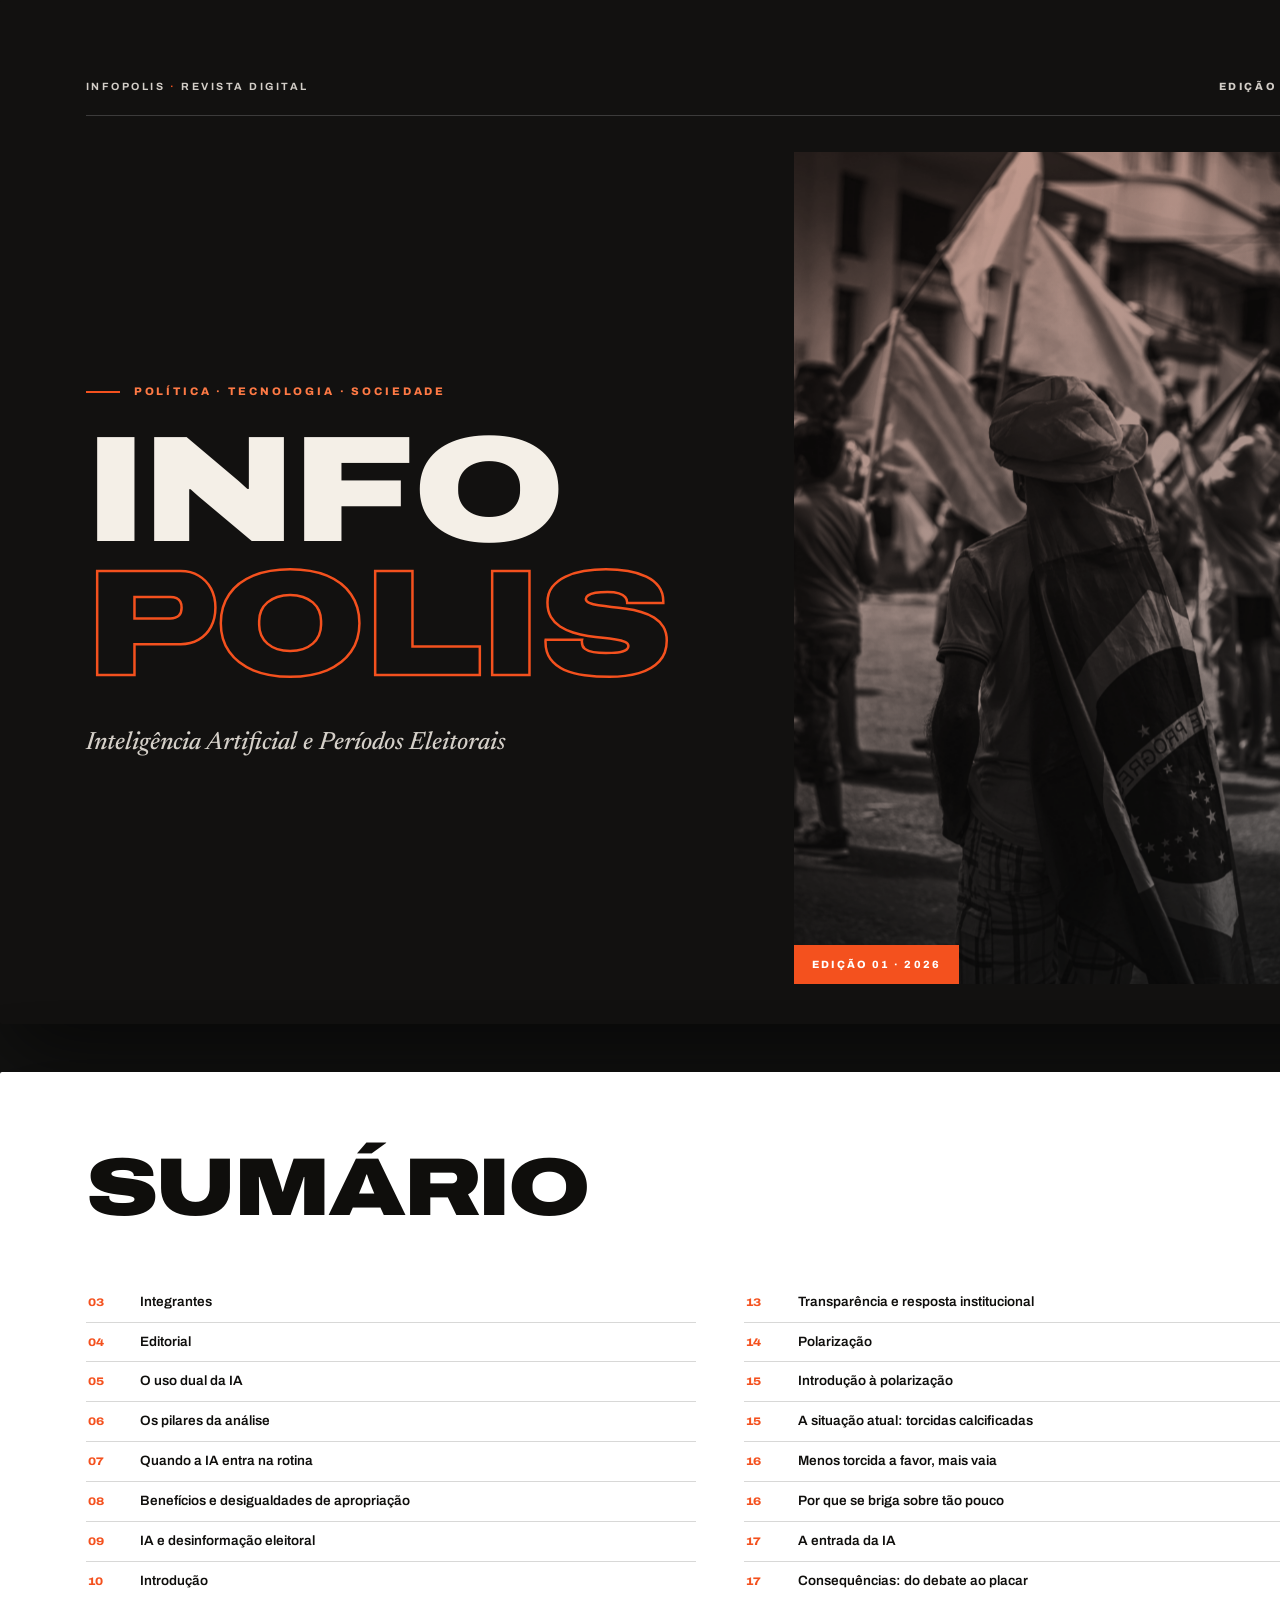
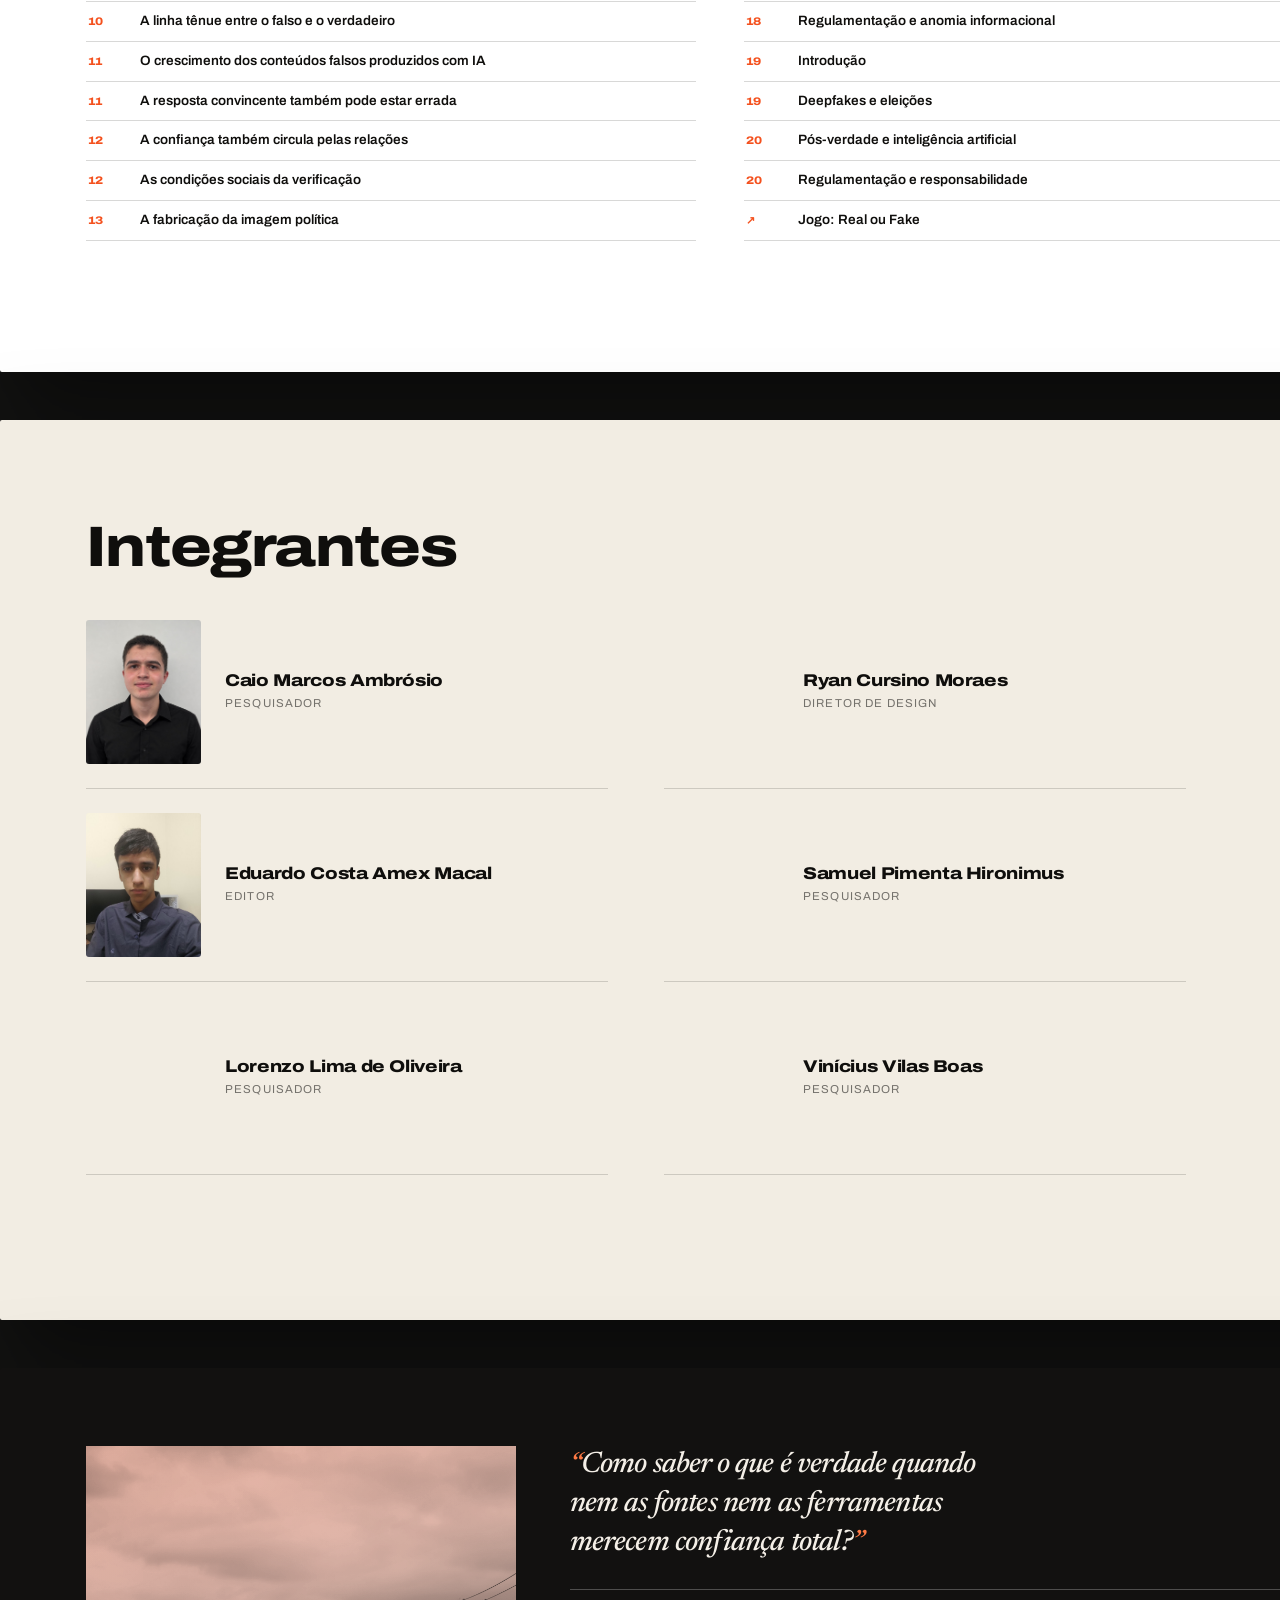
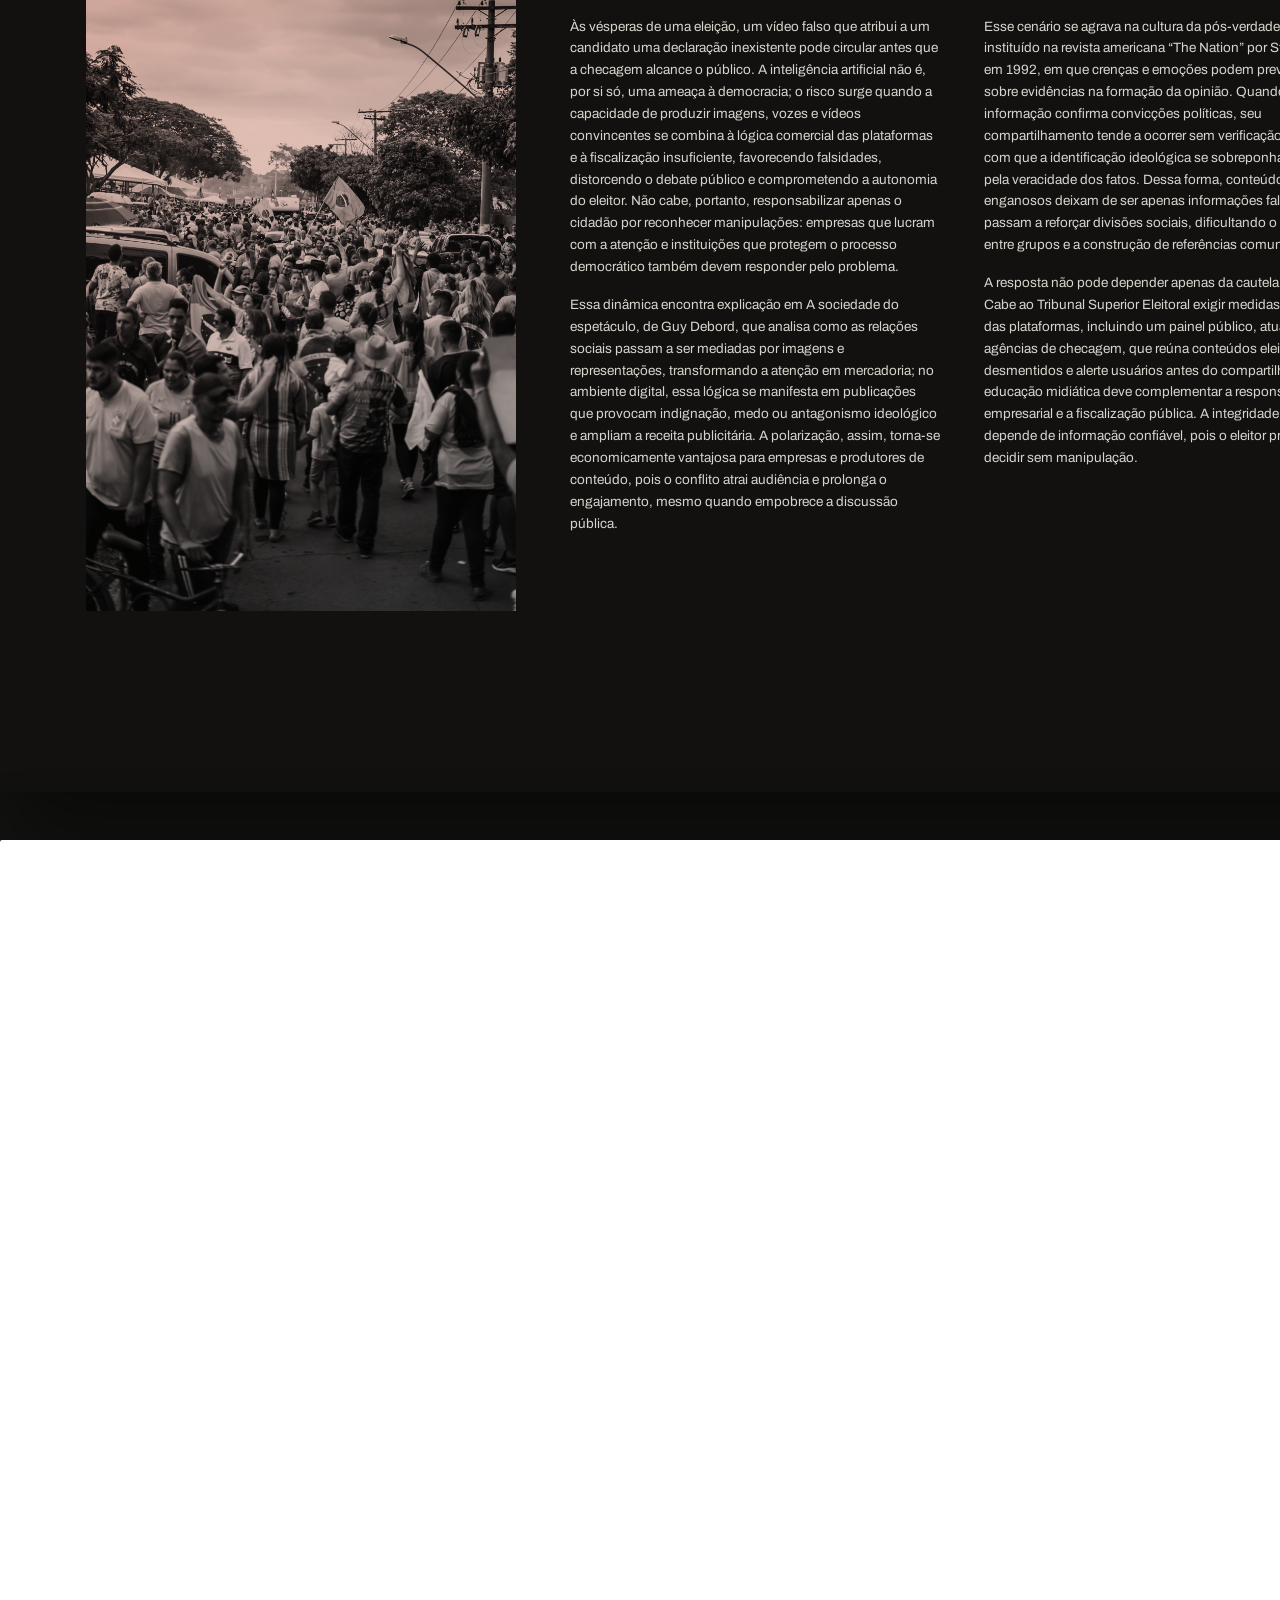
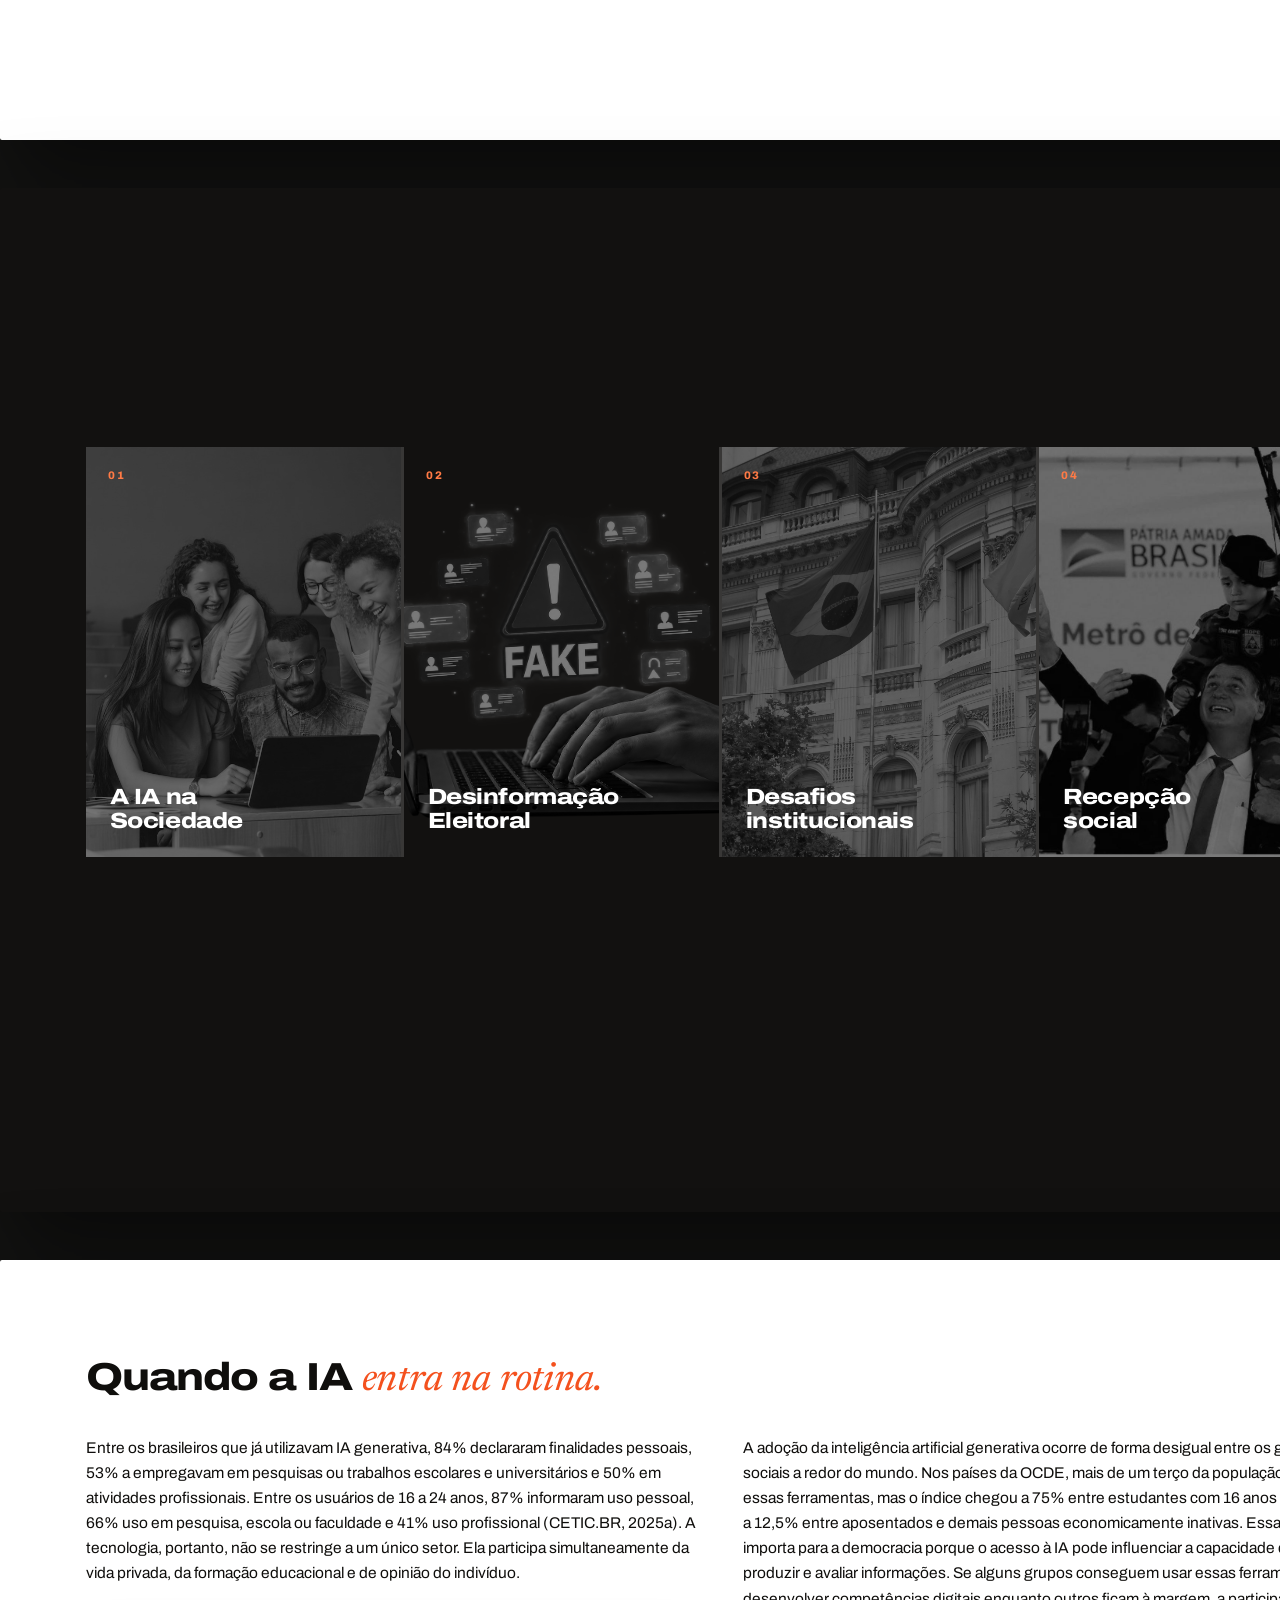
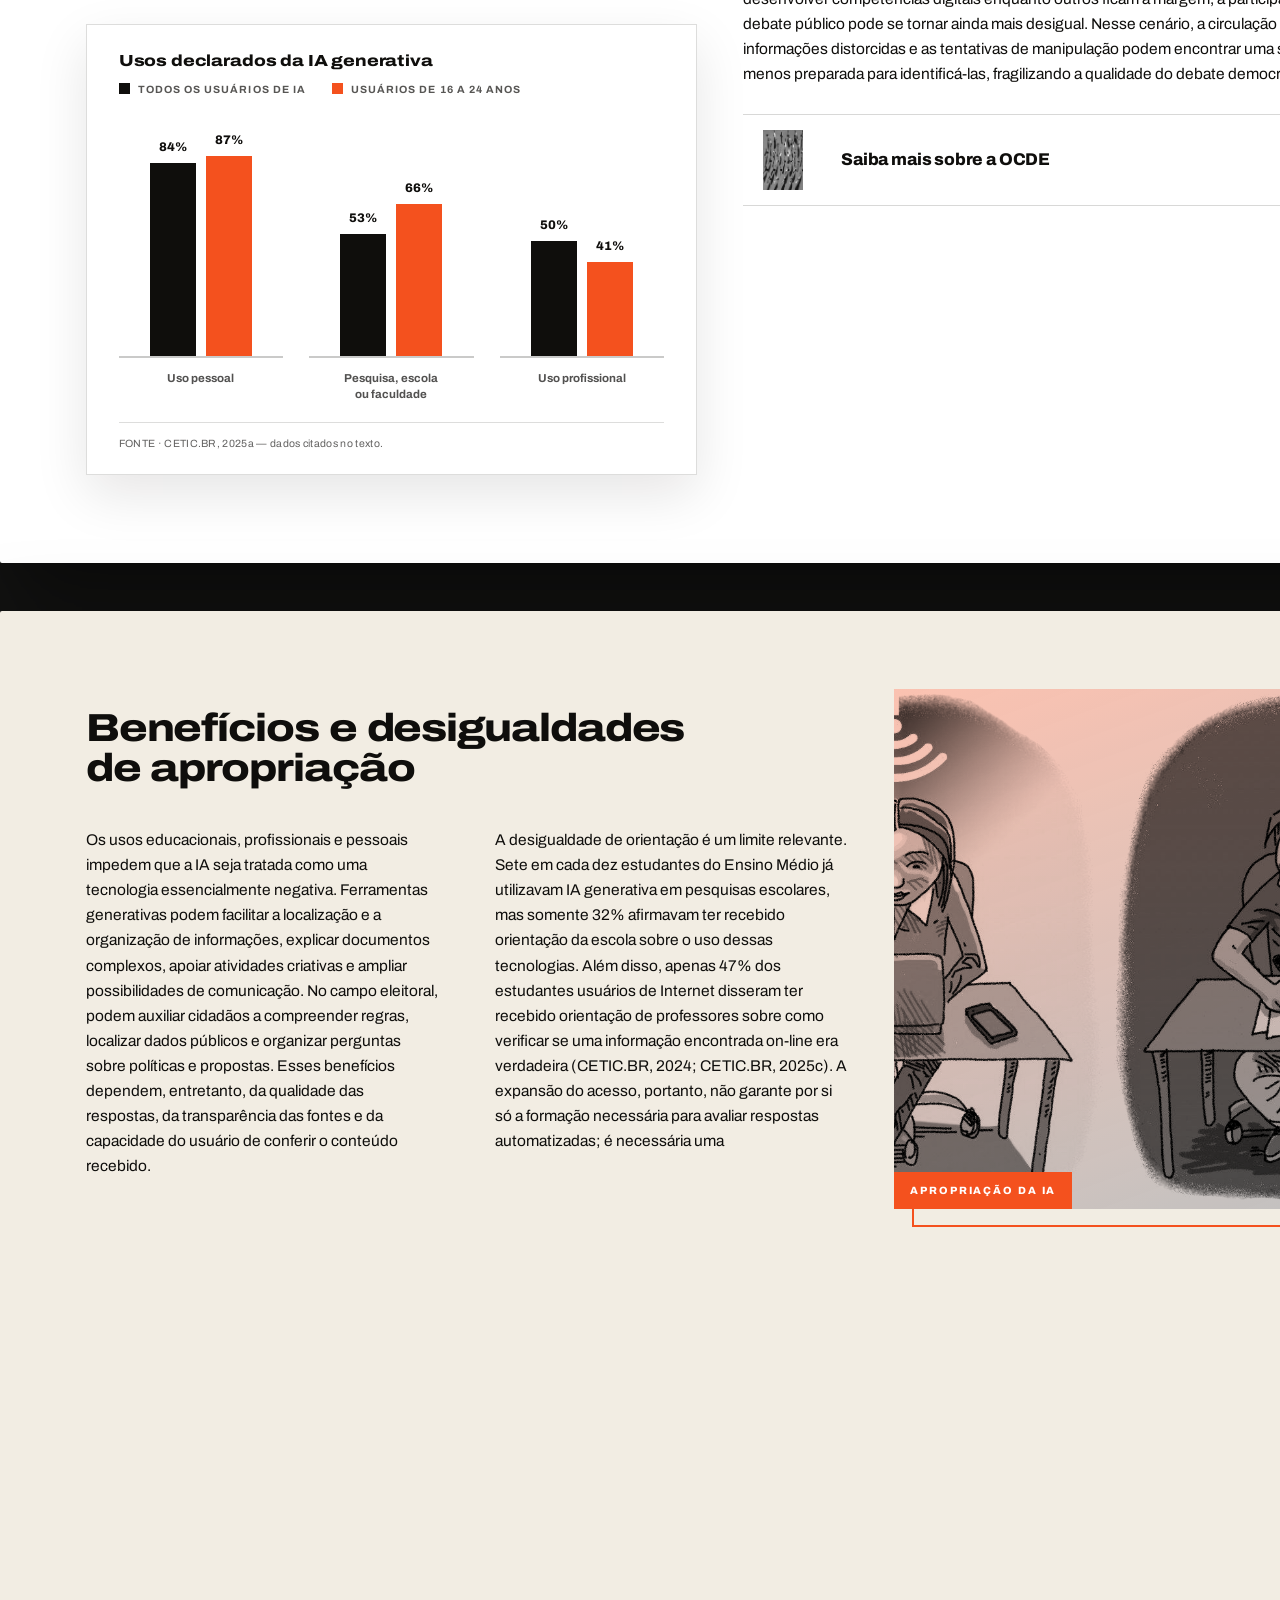
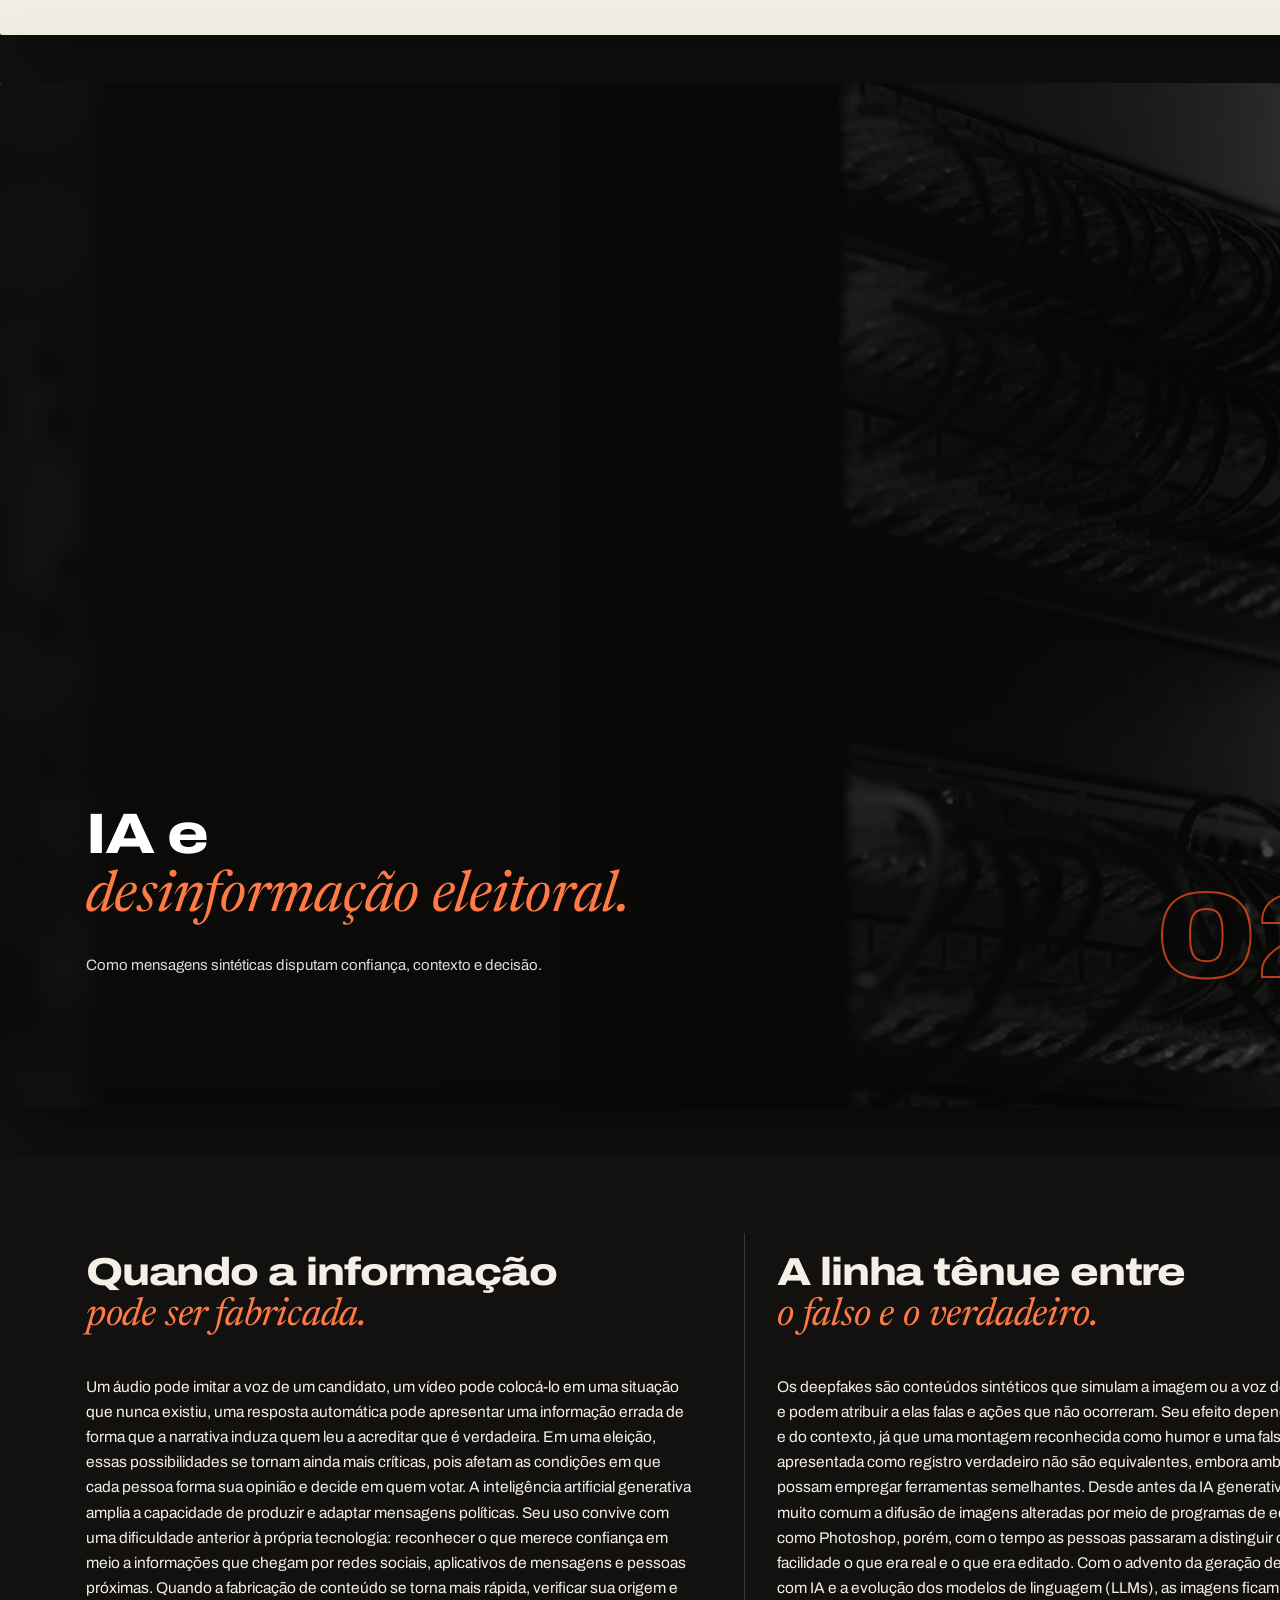
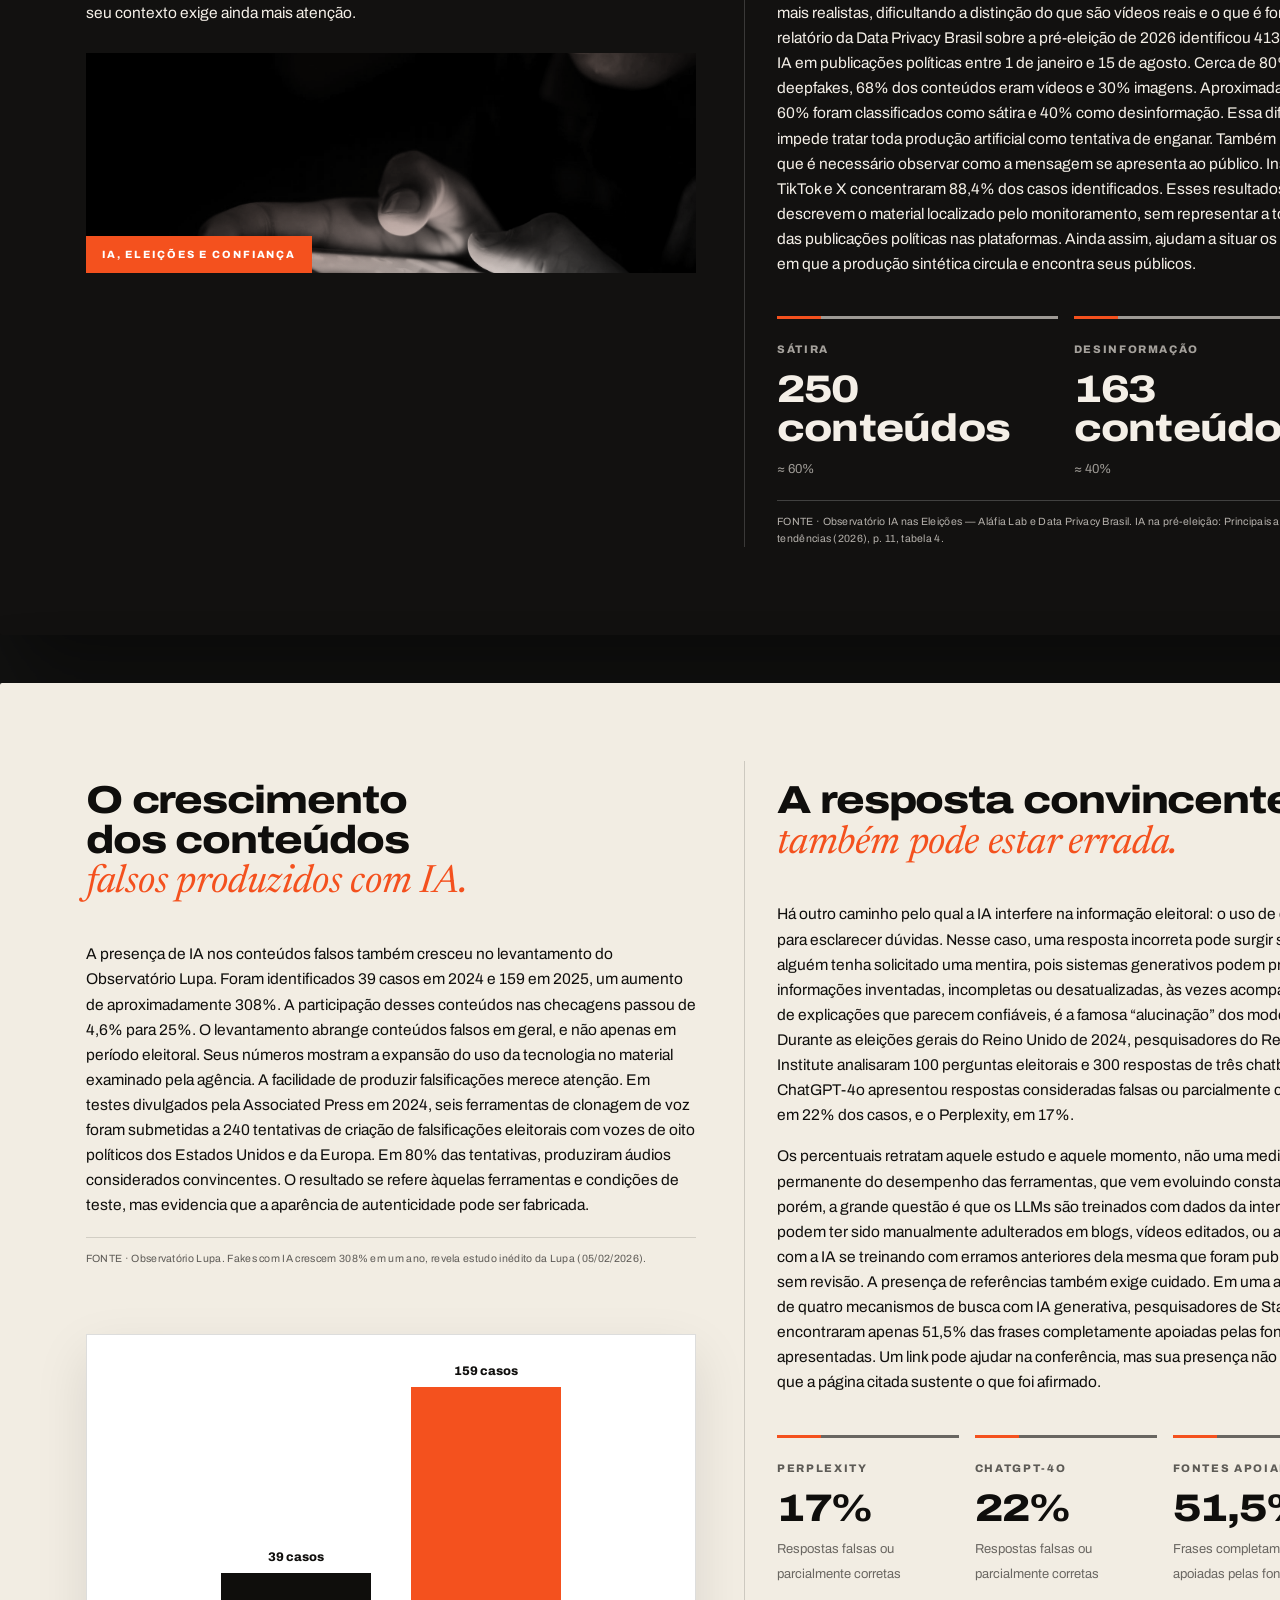
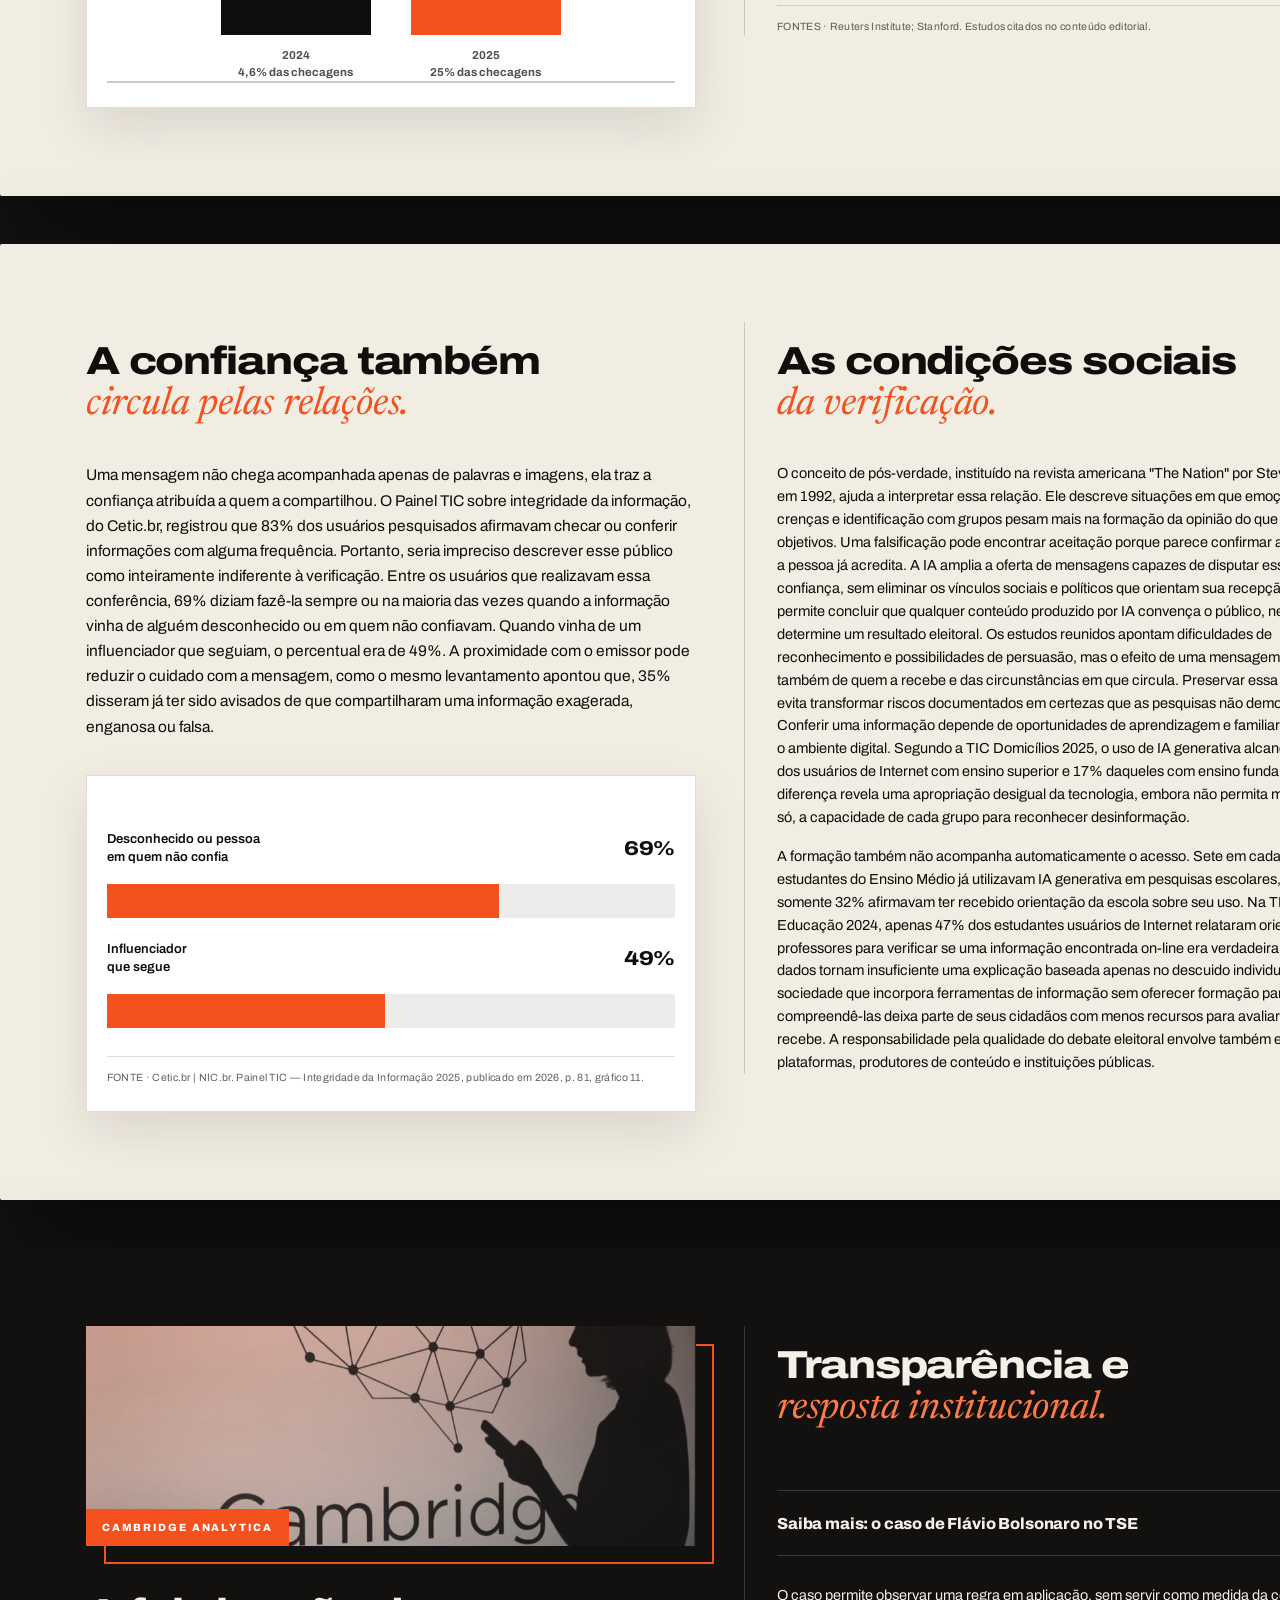
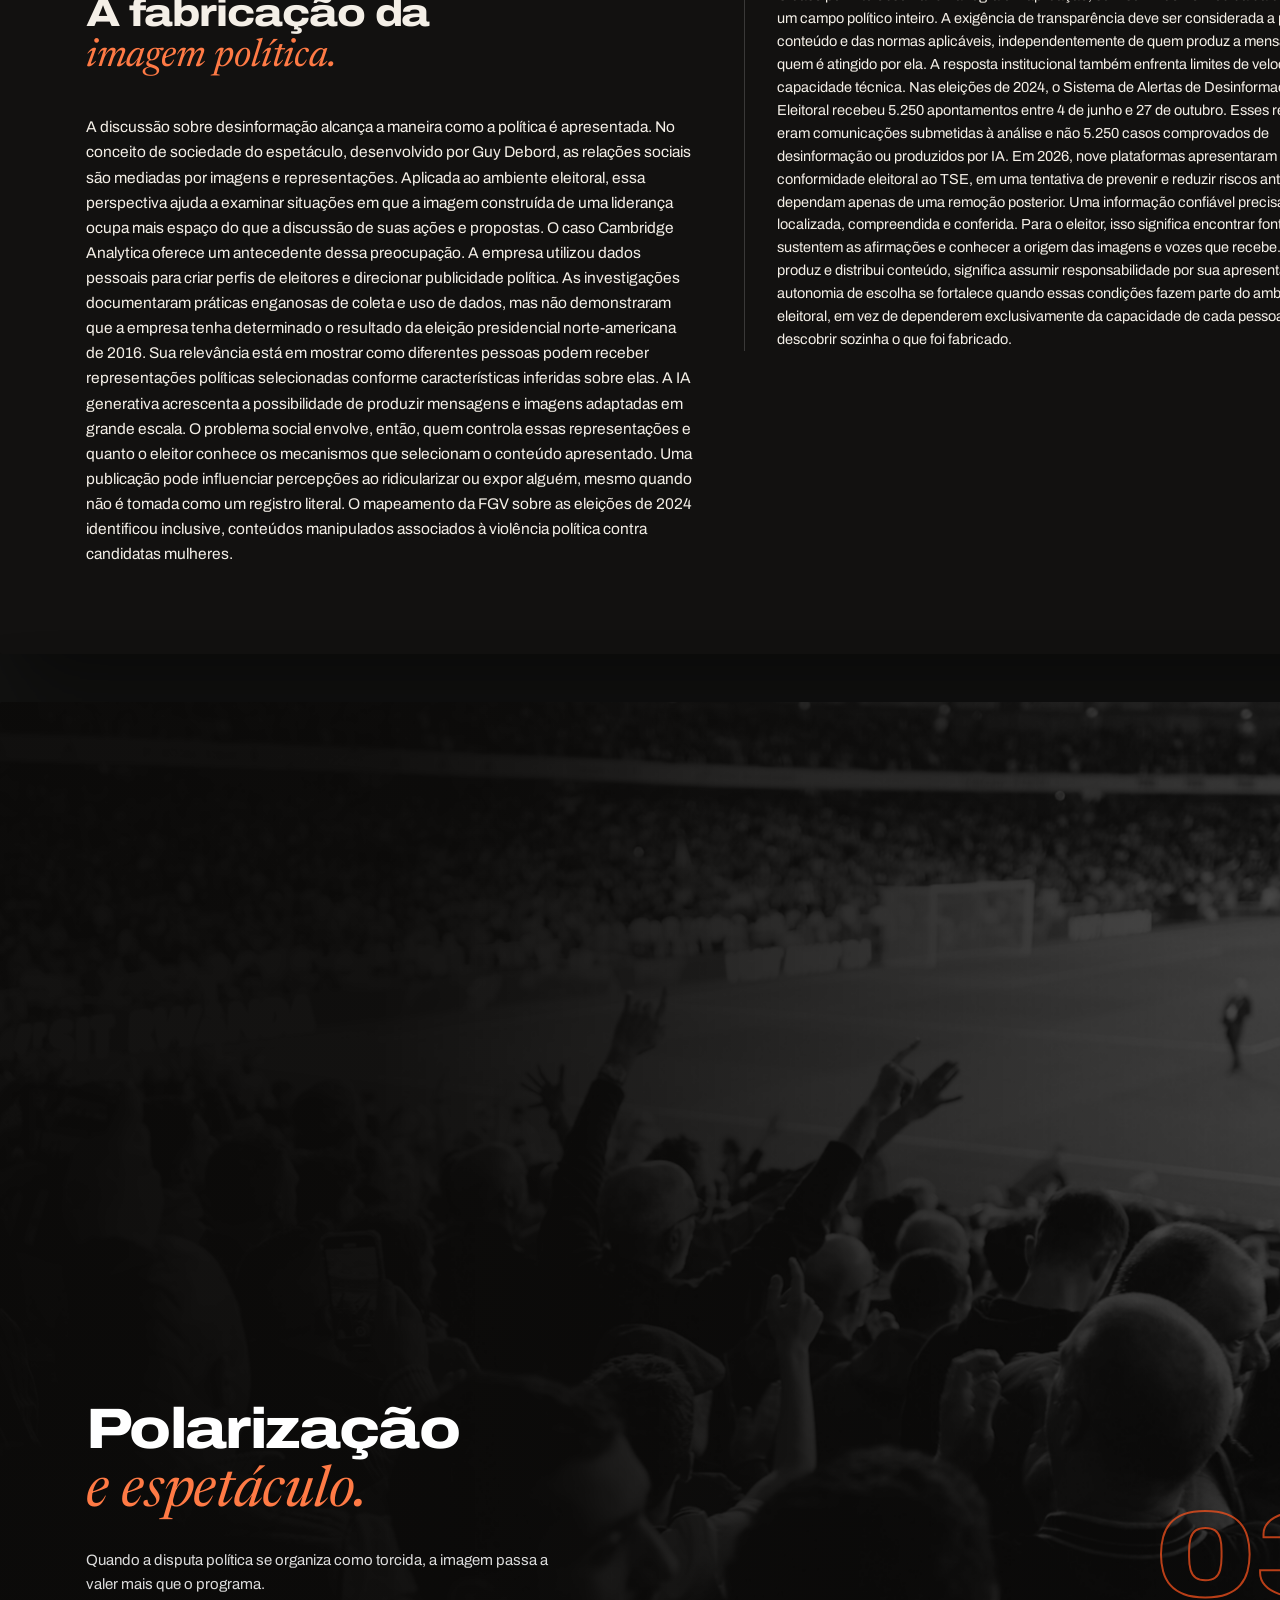
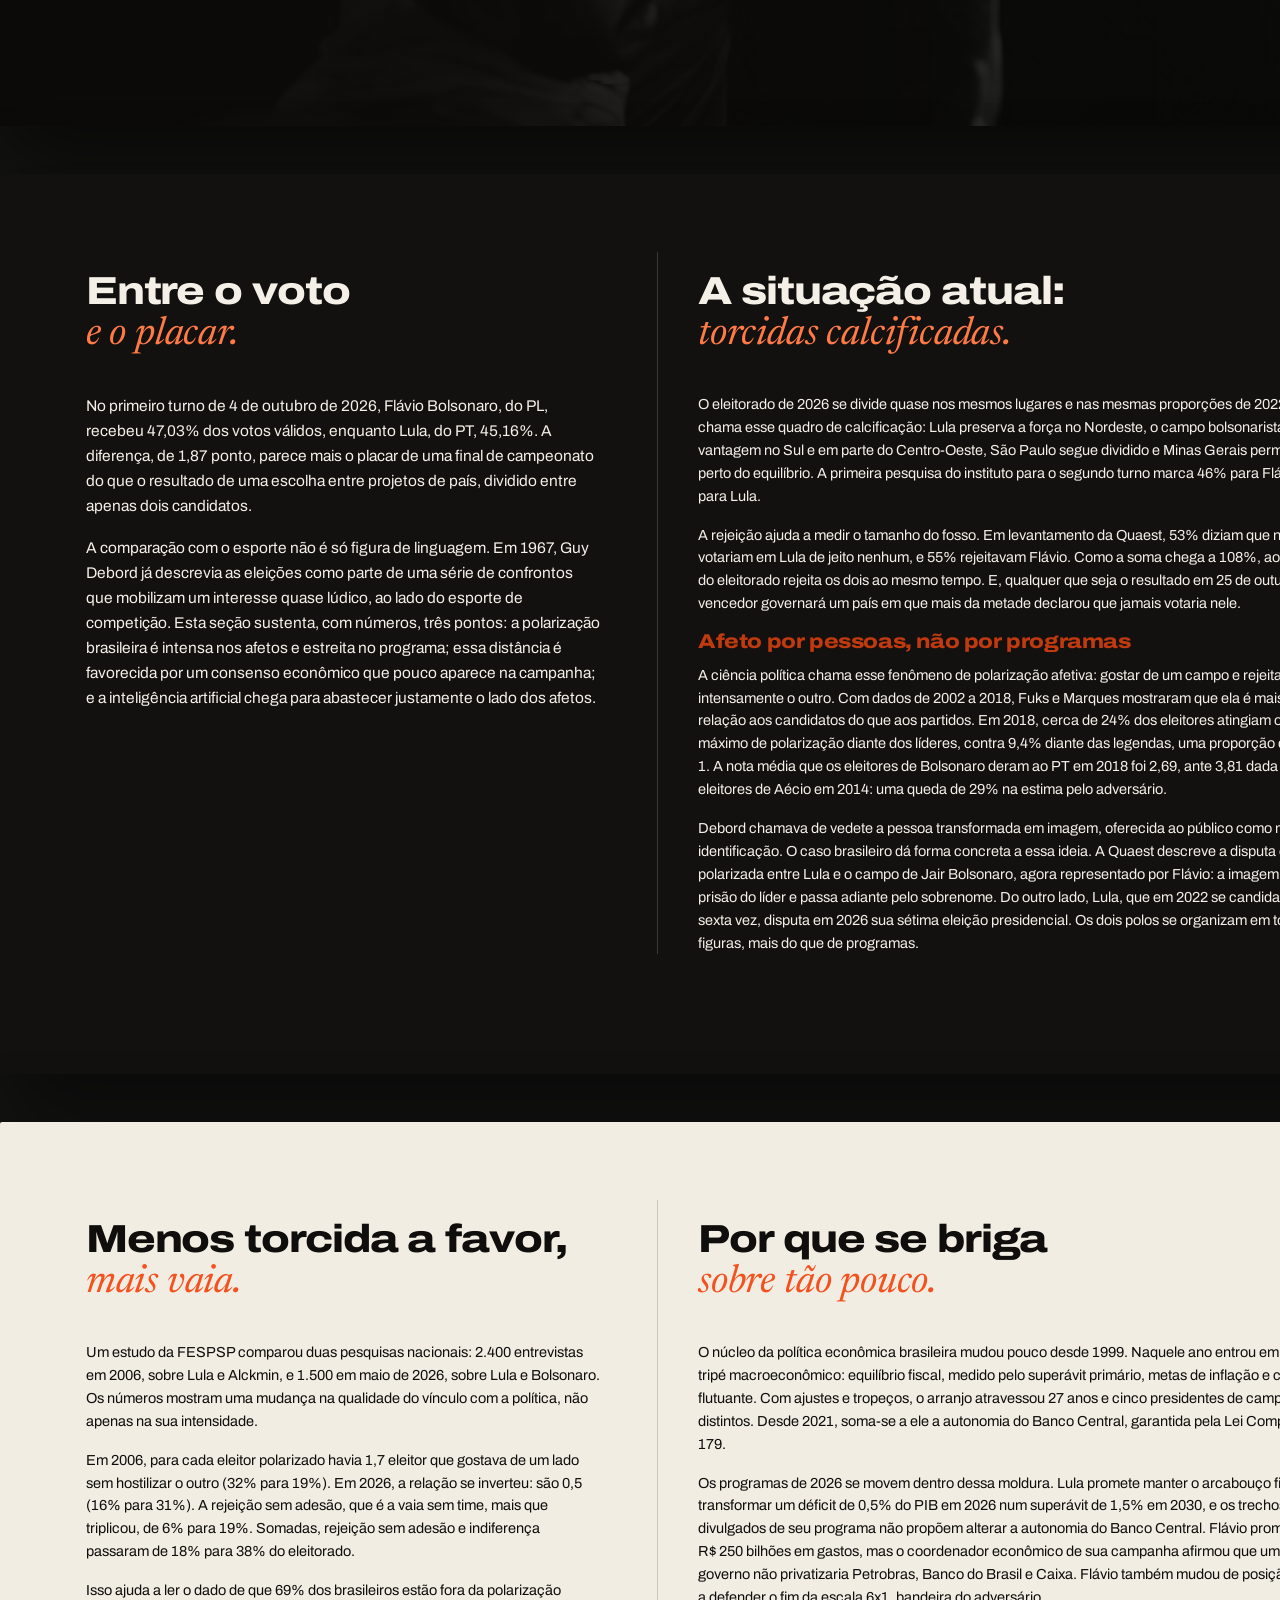
==== commit 5520ea69: "Adicionando jogo" ====
--- a/index.html
+++ b/index.html
@@ -582,12 +582,13 @@
                 <nav class="footer-page__links" aria-label="Navegação final">
                     <a href="#p2"><span>Sumário</span><span aria-hidden="true">↗</span></a>
                     <a href="#p4"><span>Editorial</span><span aria-hidden="true">↗</span></a>
+                    <a href="jogo.html" target="_blank" rel="noopener noreferrer"><span>Jogo: Real ou Fake</span><span aria-hidden="true">↗</span></a>
                     <button type="button" id="references-open" aria-haspopup="dialog" aria-controls="references-dialog"><span>Referências Bibliográficas</span><span aria-hidden="true">↗</span></button>
                 </nav>
             </div>
             <figure class="footer-page__qr">
-                <a href="https://ryancursinom.github.io/infopolis/" target="_blank" rel="noopener noreferrer" aria-label="Abrir o site Infopolis"><img src="assets/infopolis-qr.svg" alt="QR code para acessar https://ryancursinom.github.io/infopolis/" width="320" height="320" loading="lazy"></a>
-                <figcaption><span>ESCANEIE PARA ACESSAR</span><a href="https://ryancursinom.github.io/infopolis/" target="_blank" rel="noopener noreferrer">ryancursinom.github.io/infopolis ↗</a></figcaption>
+                <a href="jogo.html" target="_blank" rel="noopener noreferrer" aria-label="Abrir o jogo Real ou Fake"><img src="assets/jogo-qr.svg" alt="QR code para jogar Real ou Fake" width="320" height="320" loading="lazy"></a>
+                <figcaption><span>ESCANEIE PARA JOGAR</span><a href="jogo.html" target="_blank" rel="noopener noreferrer">Real ou Fake · Teste seu olhar ↗</a></figcaption>
             </figure>
         </div>
         <div class="pag">21</div>
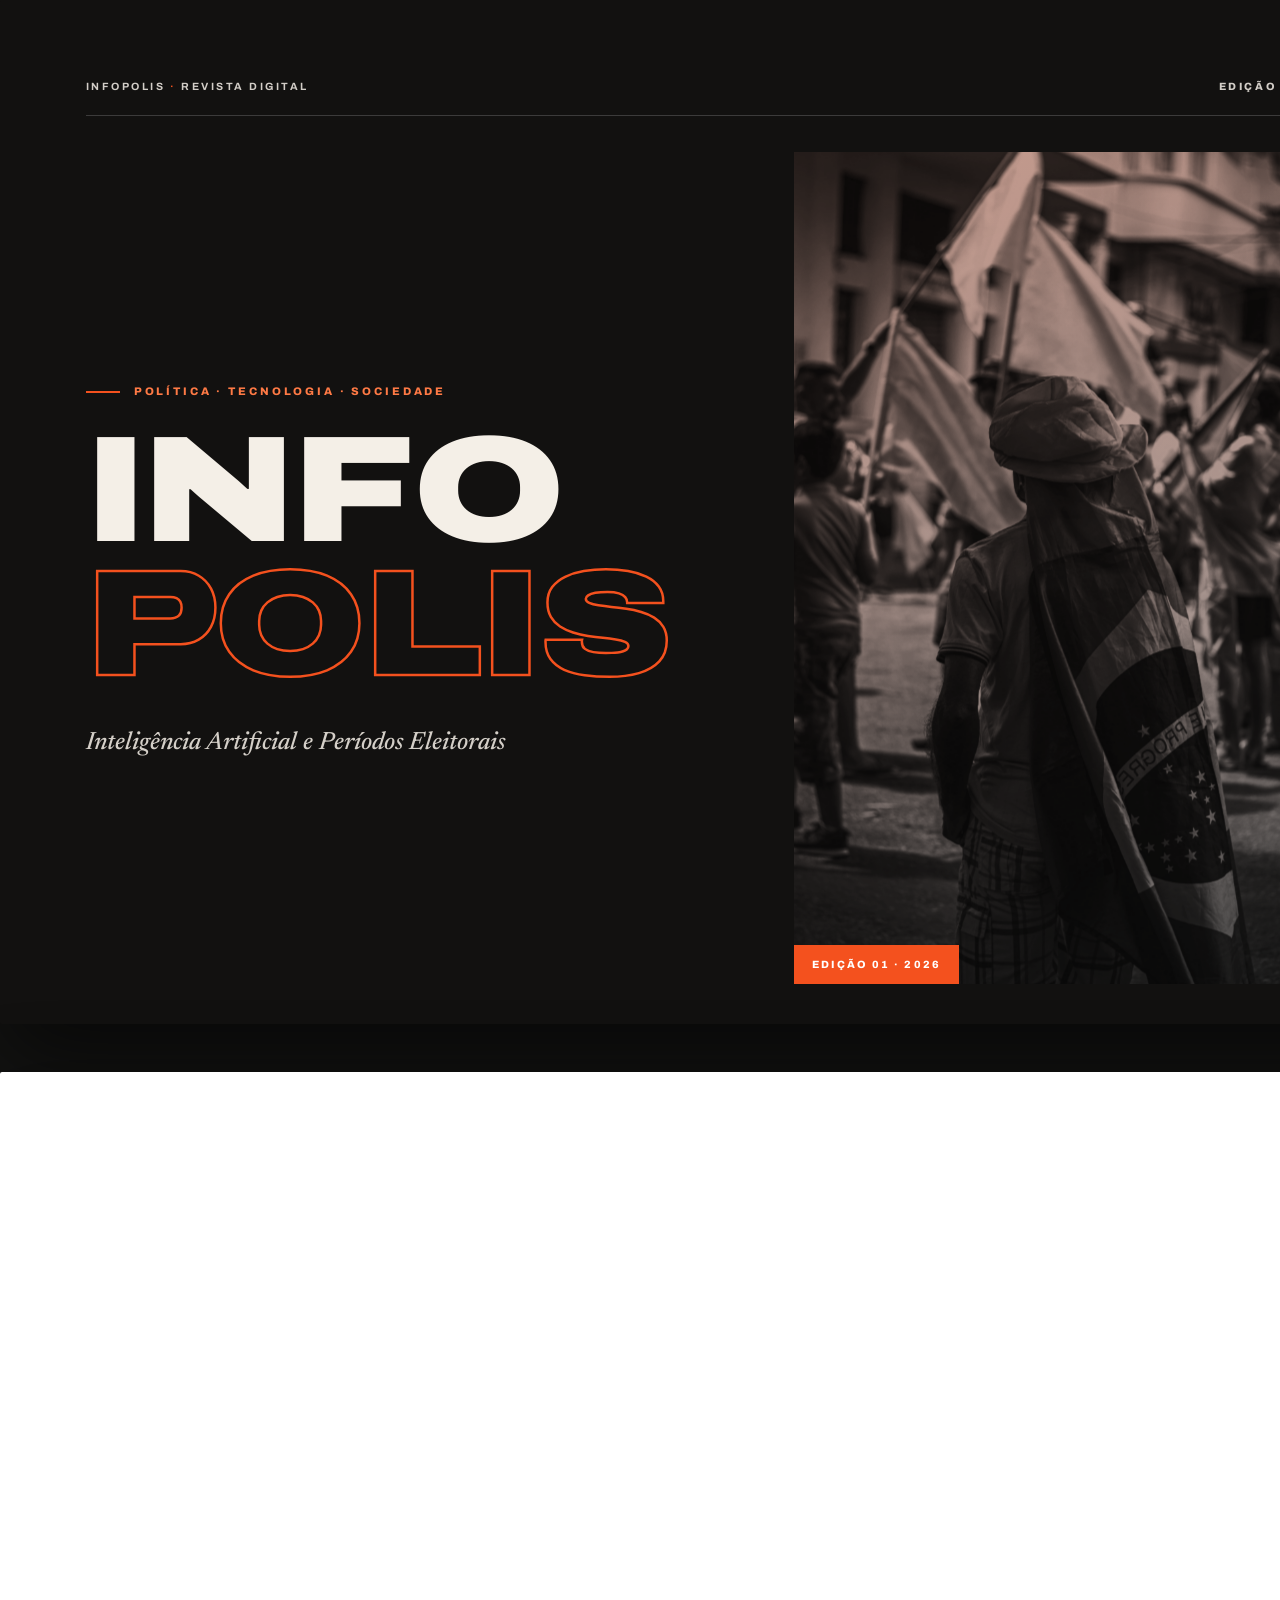
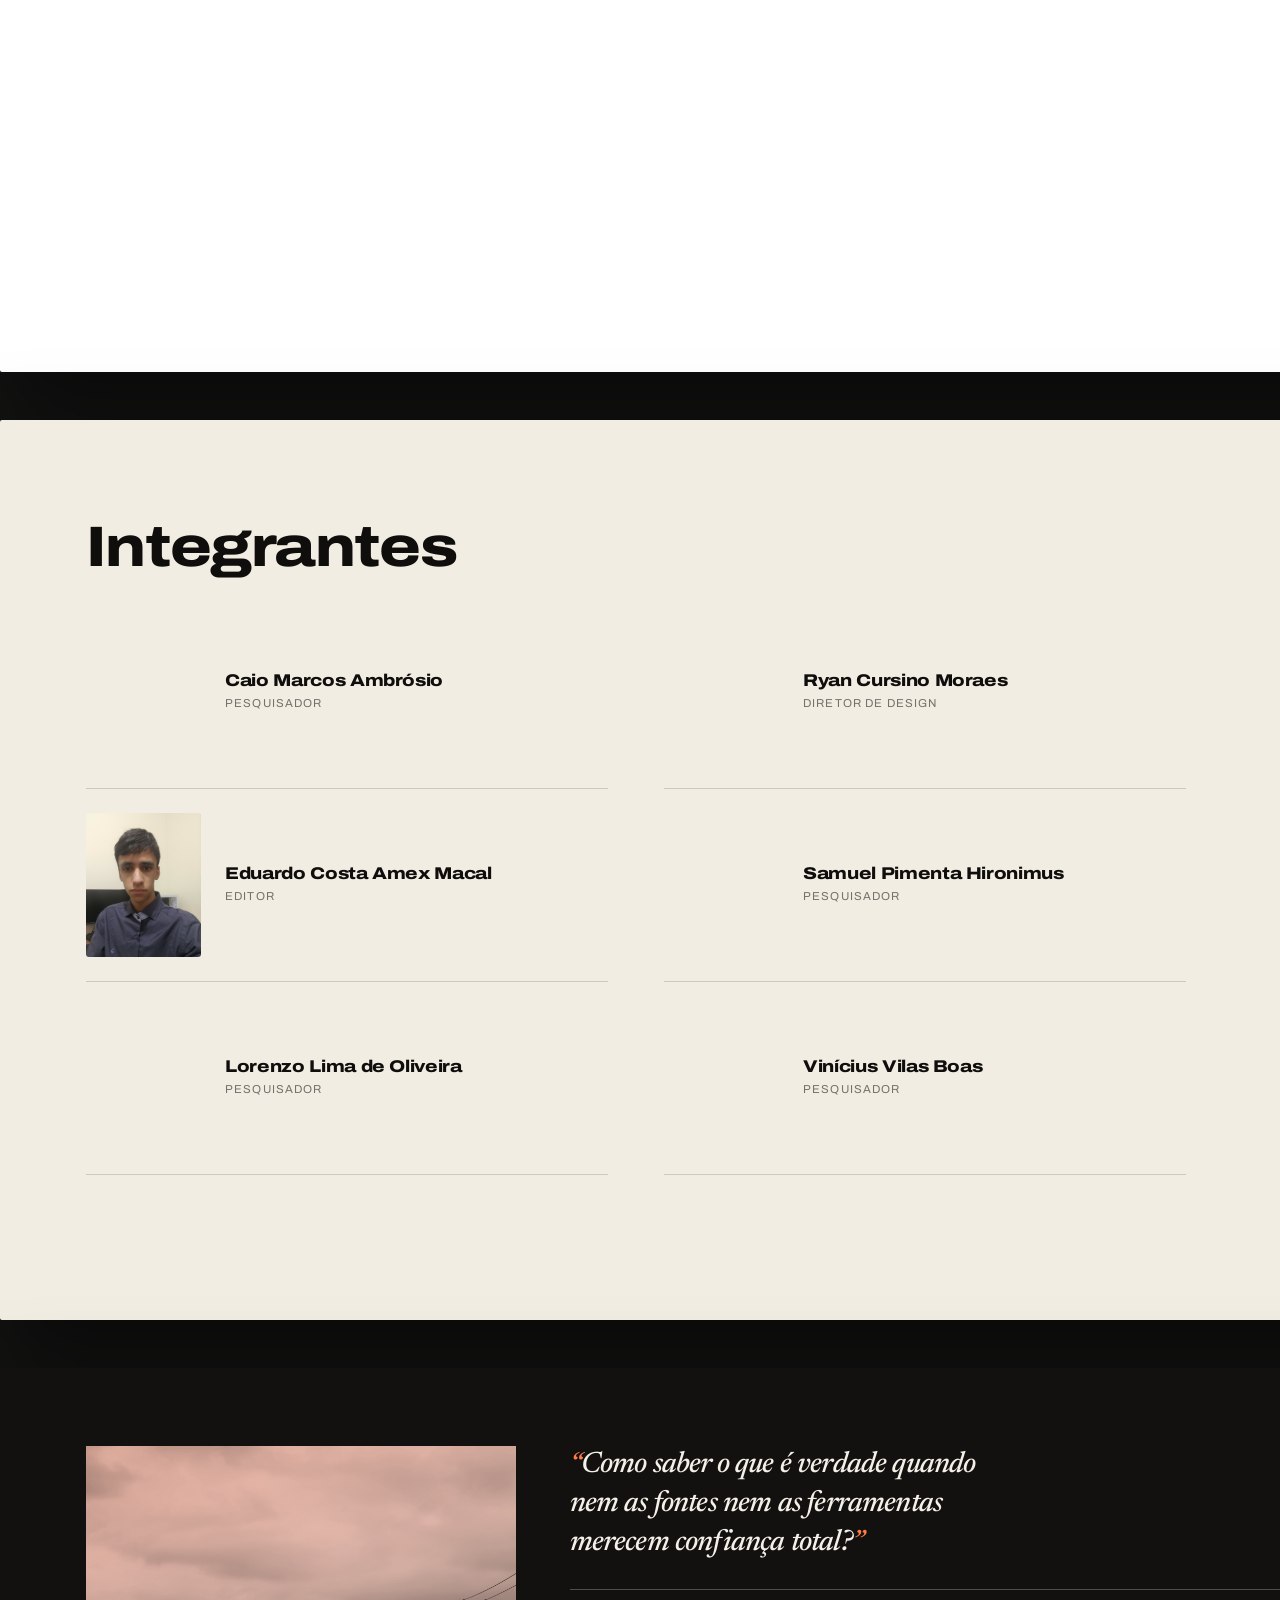
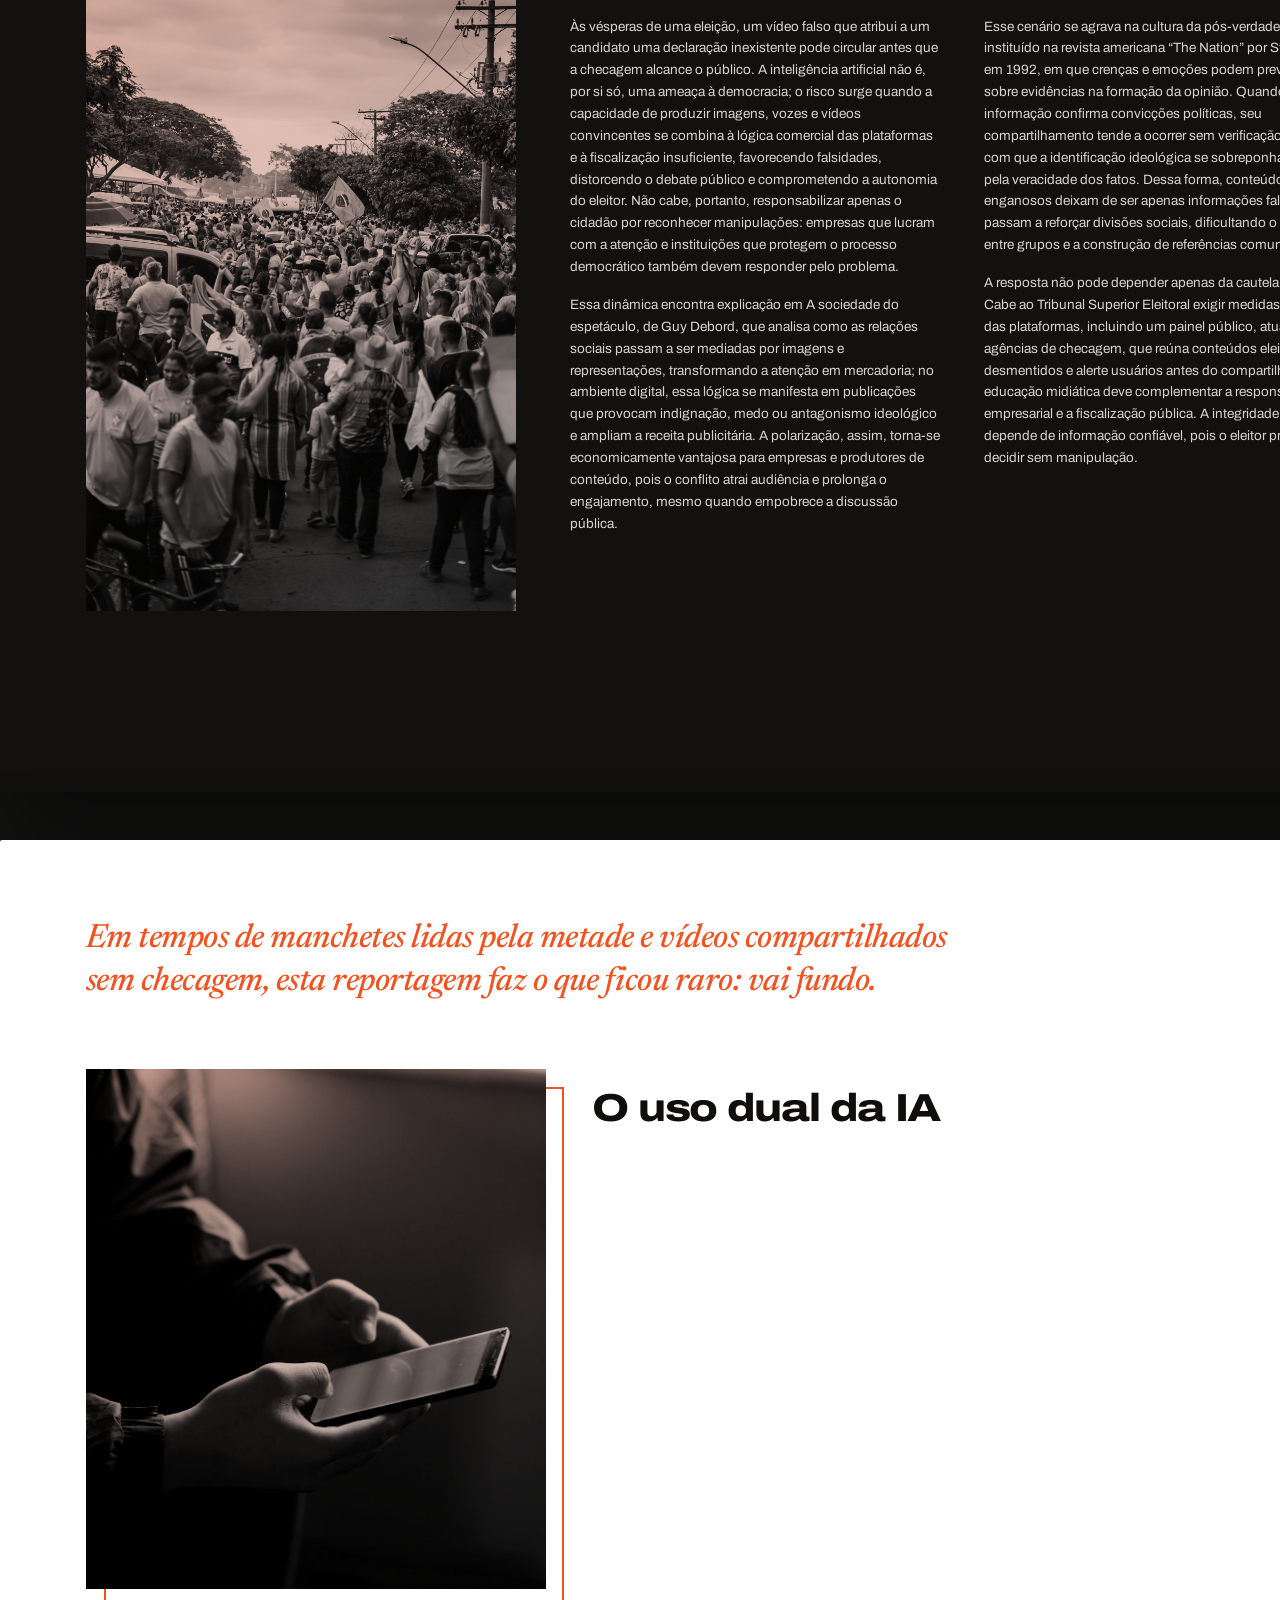
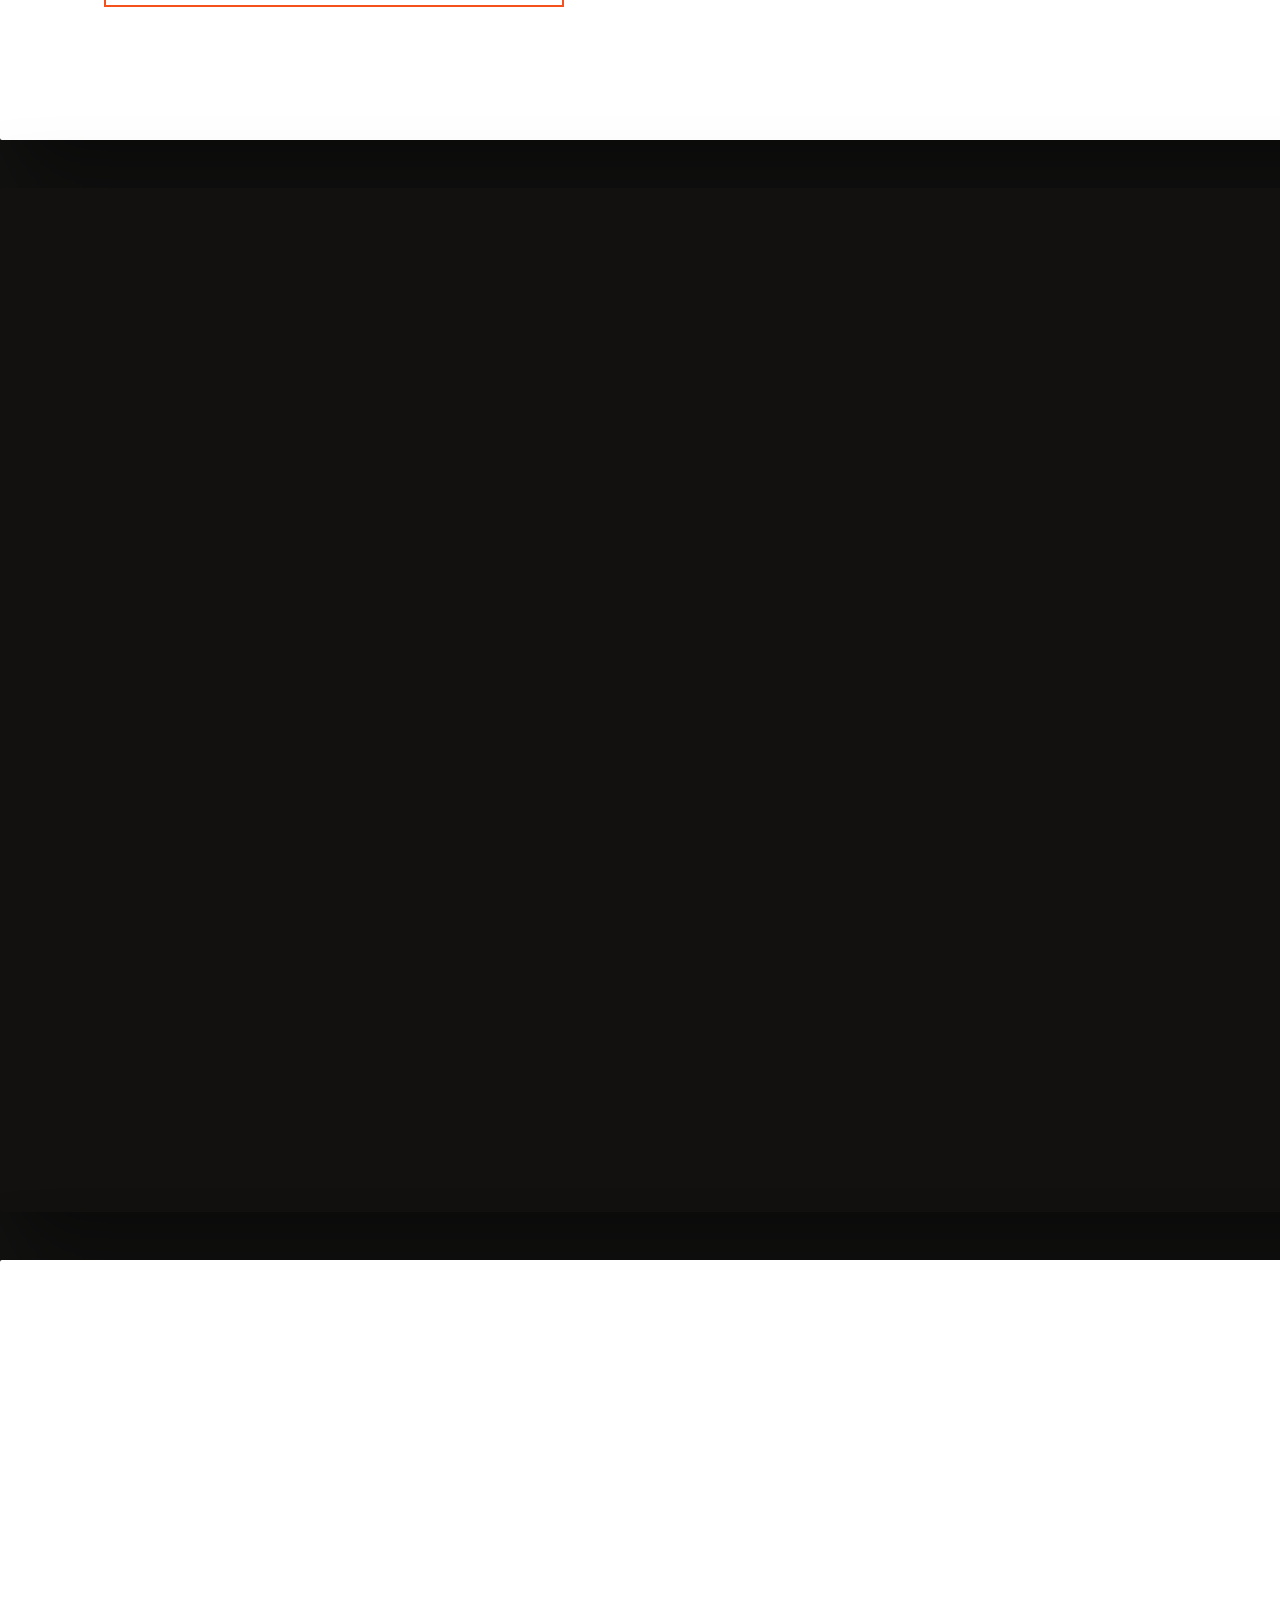
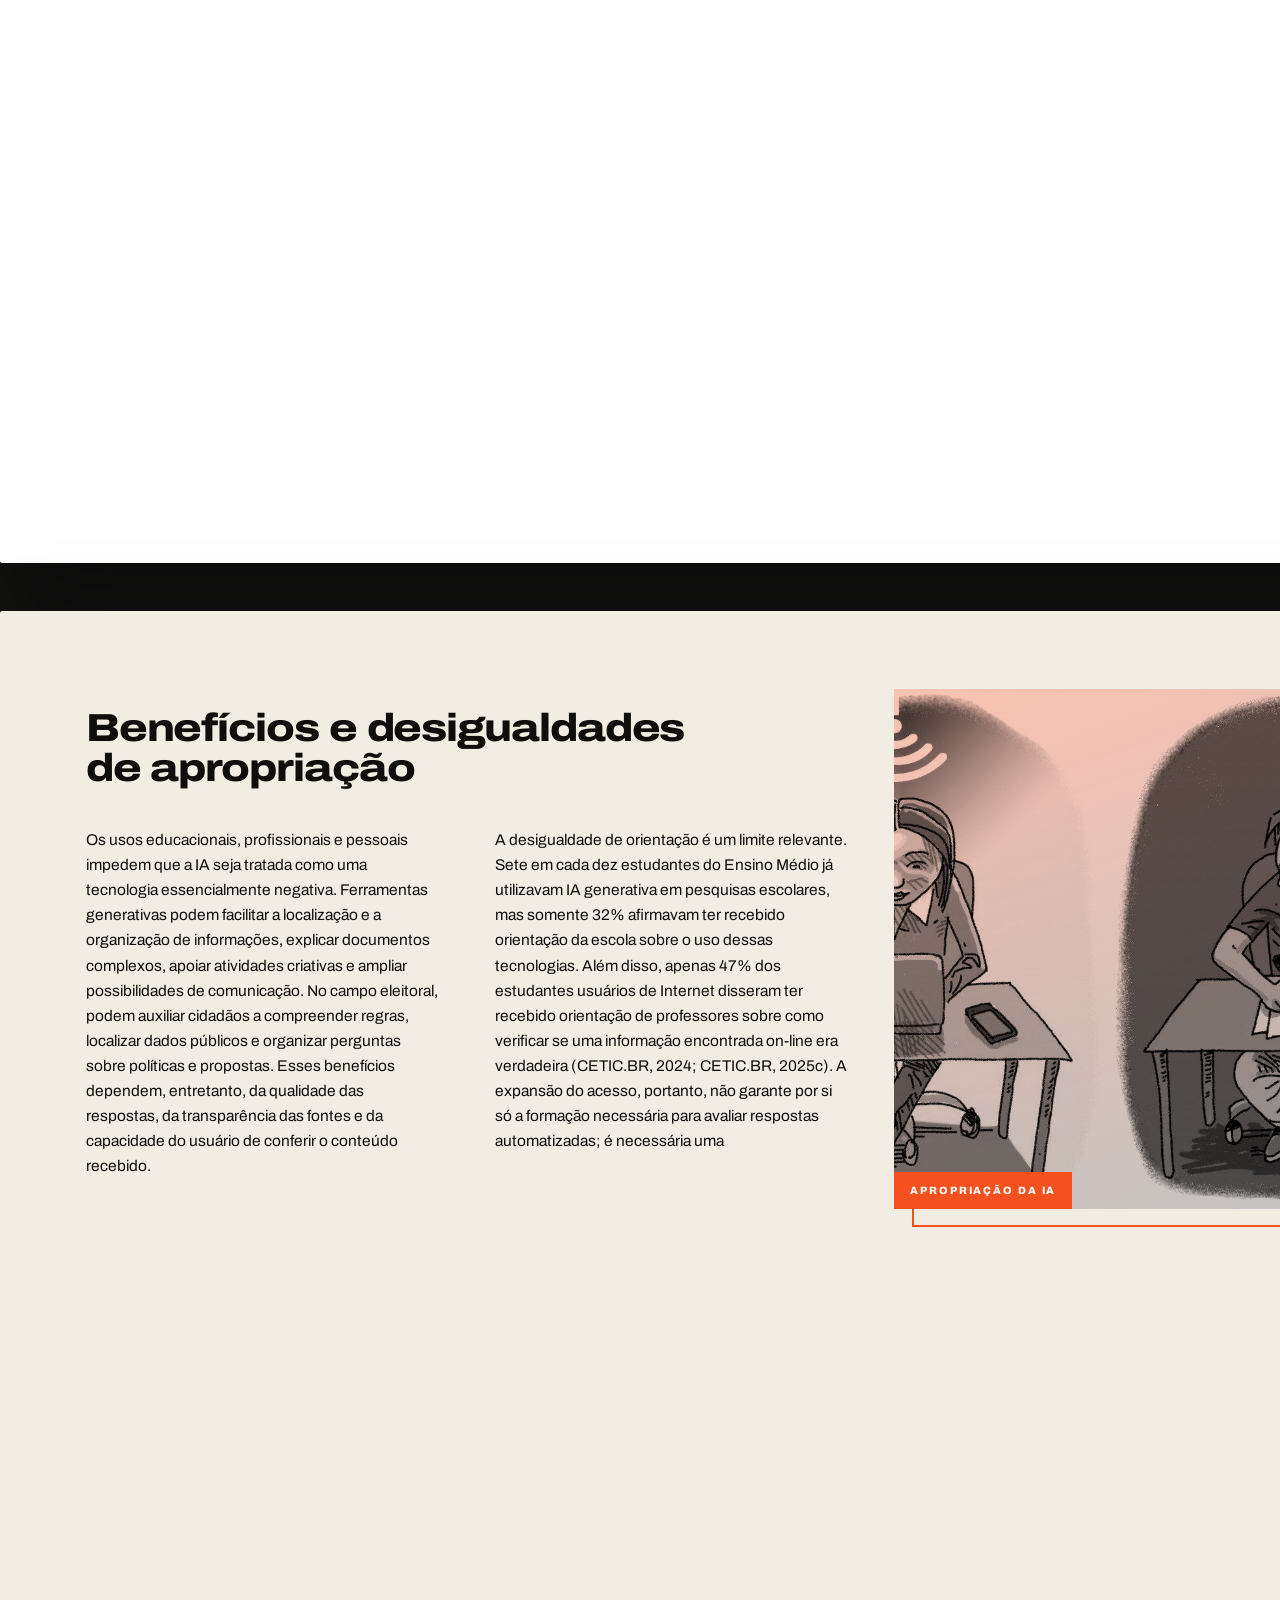
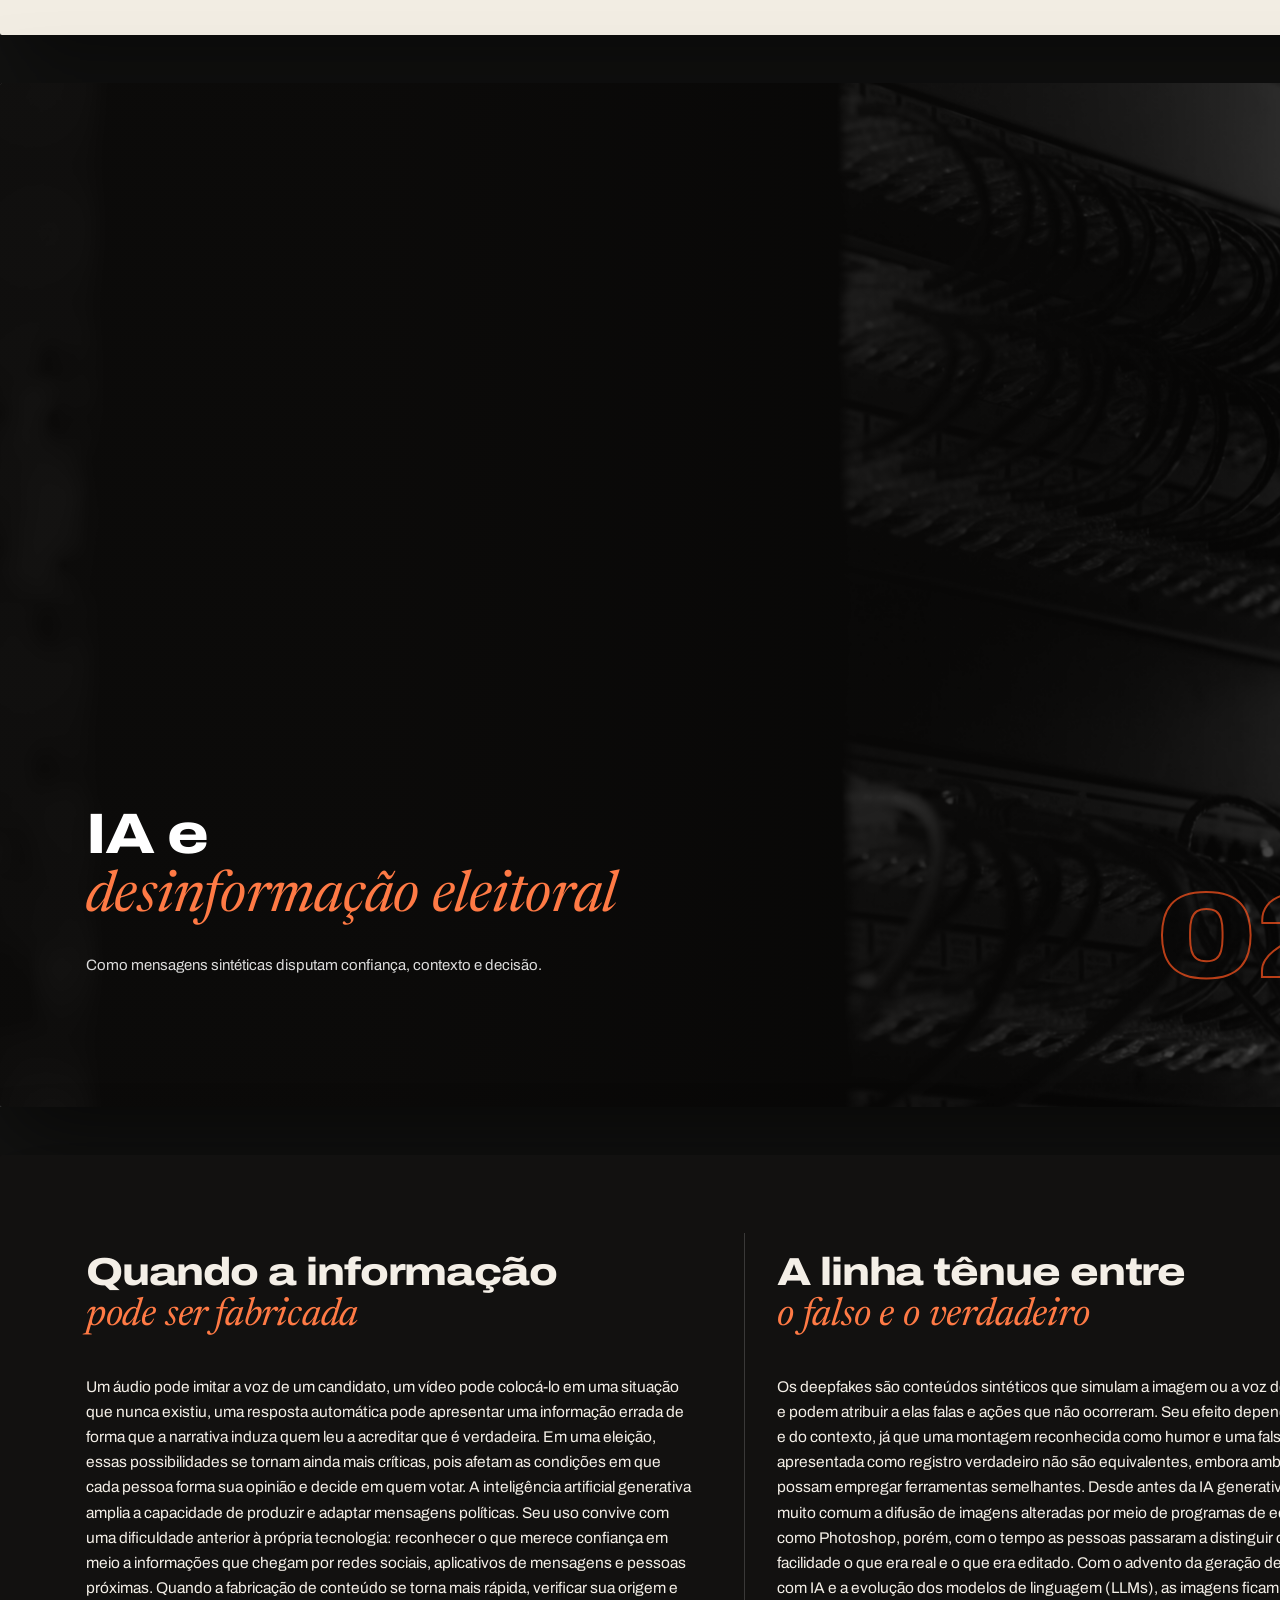
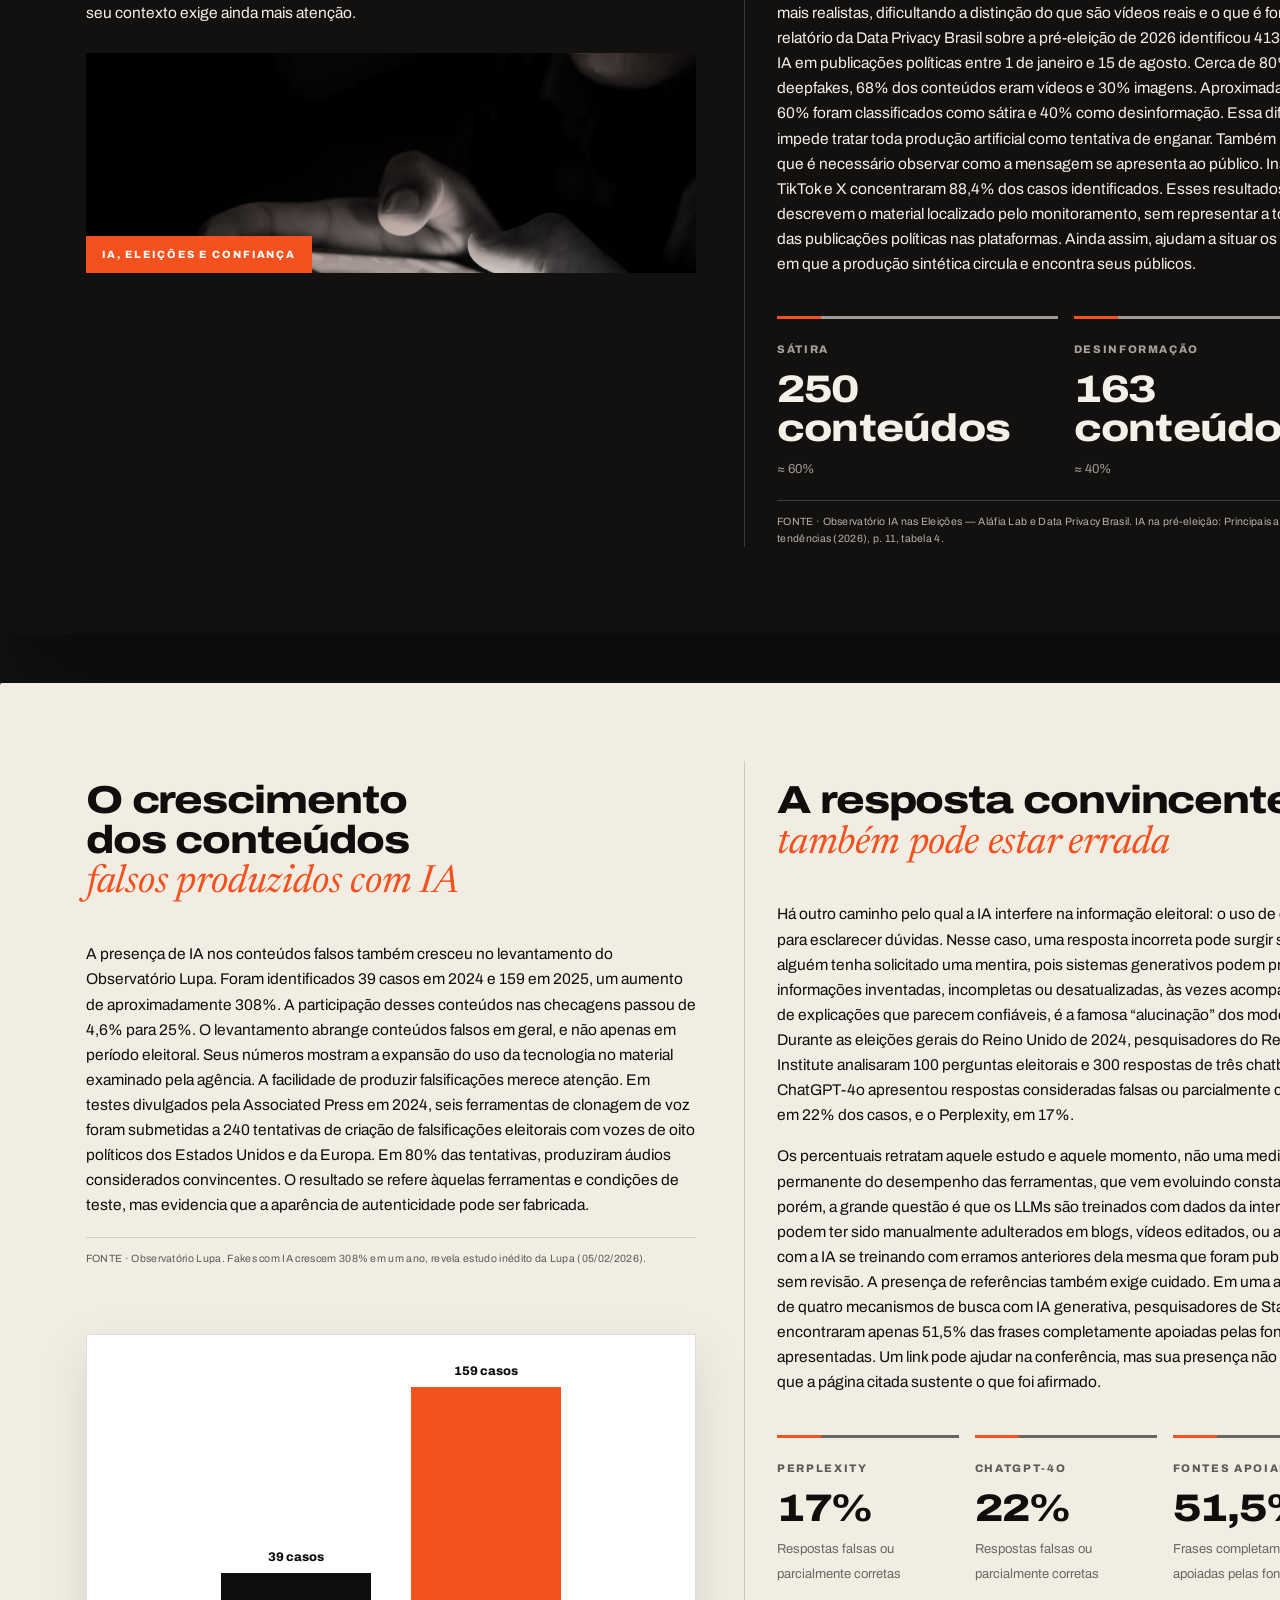
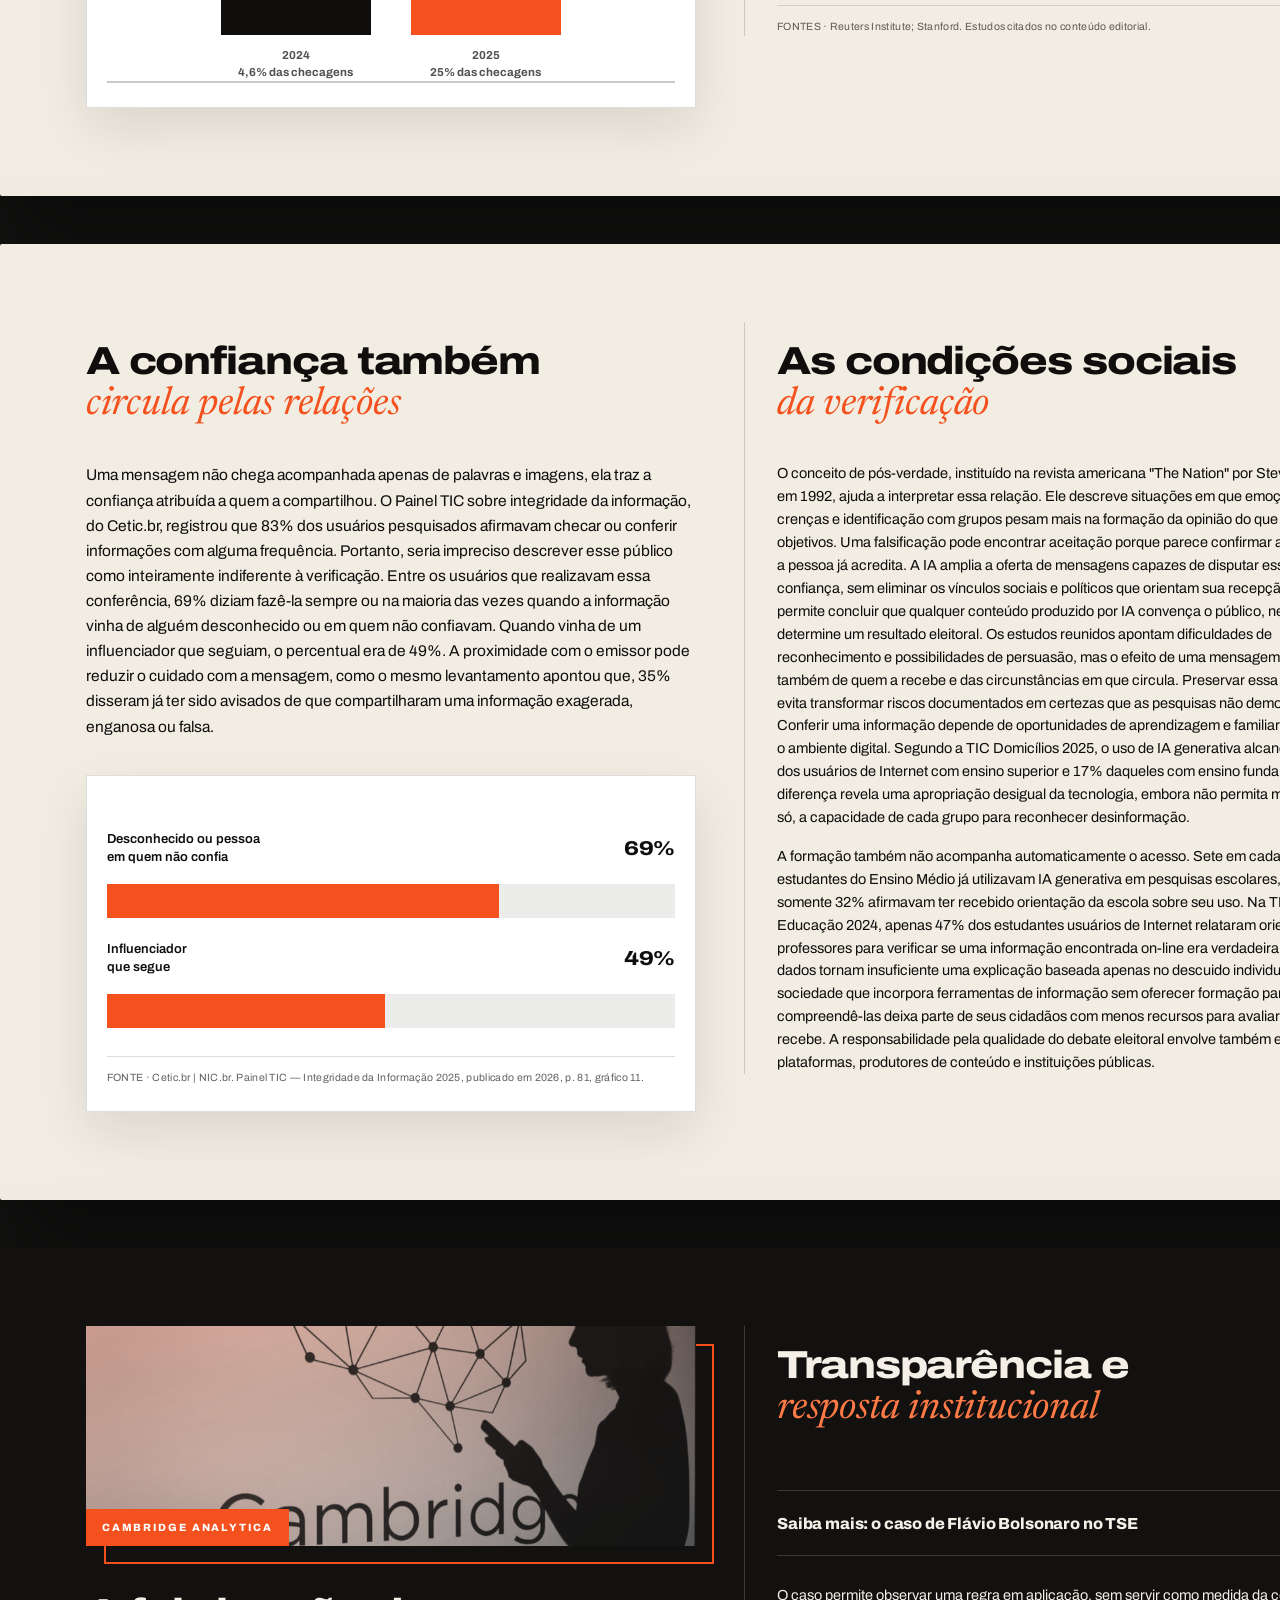
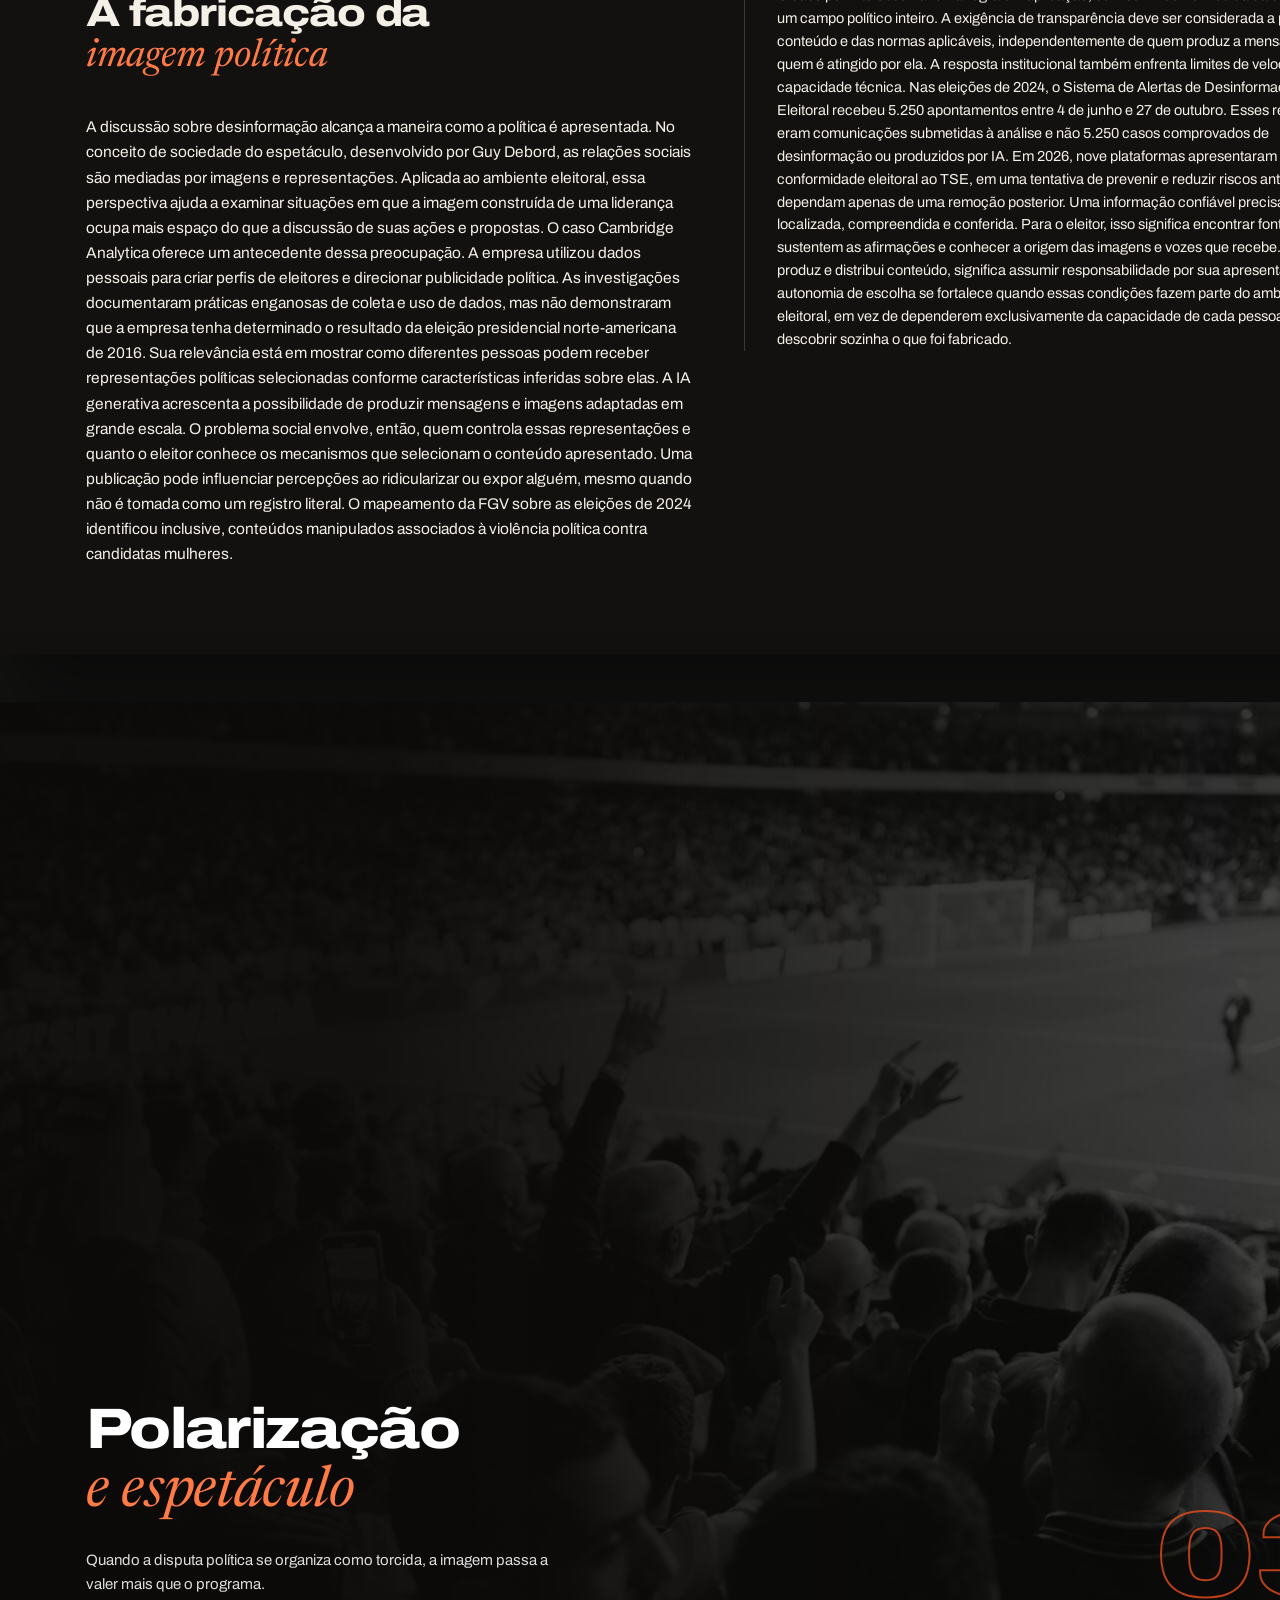
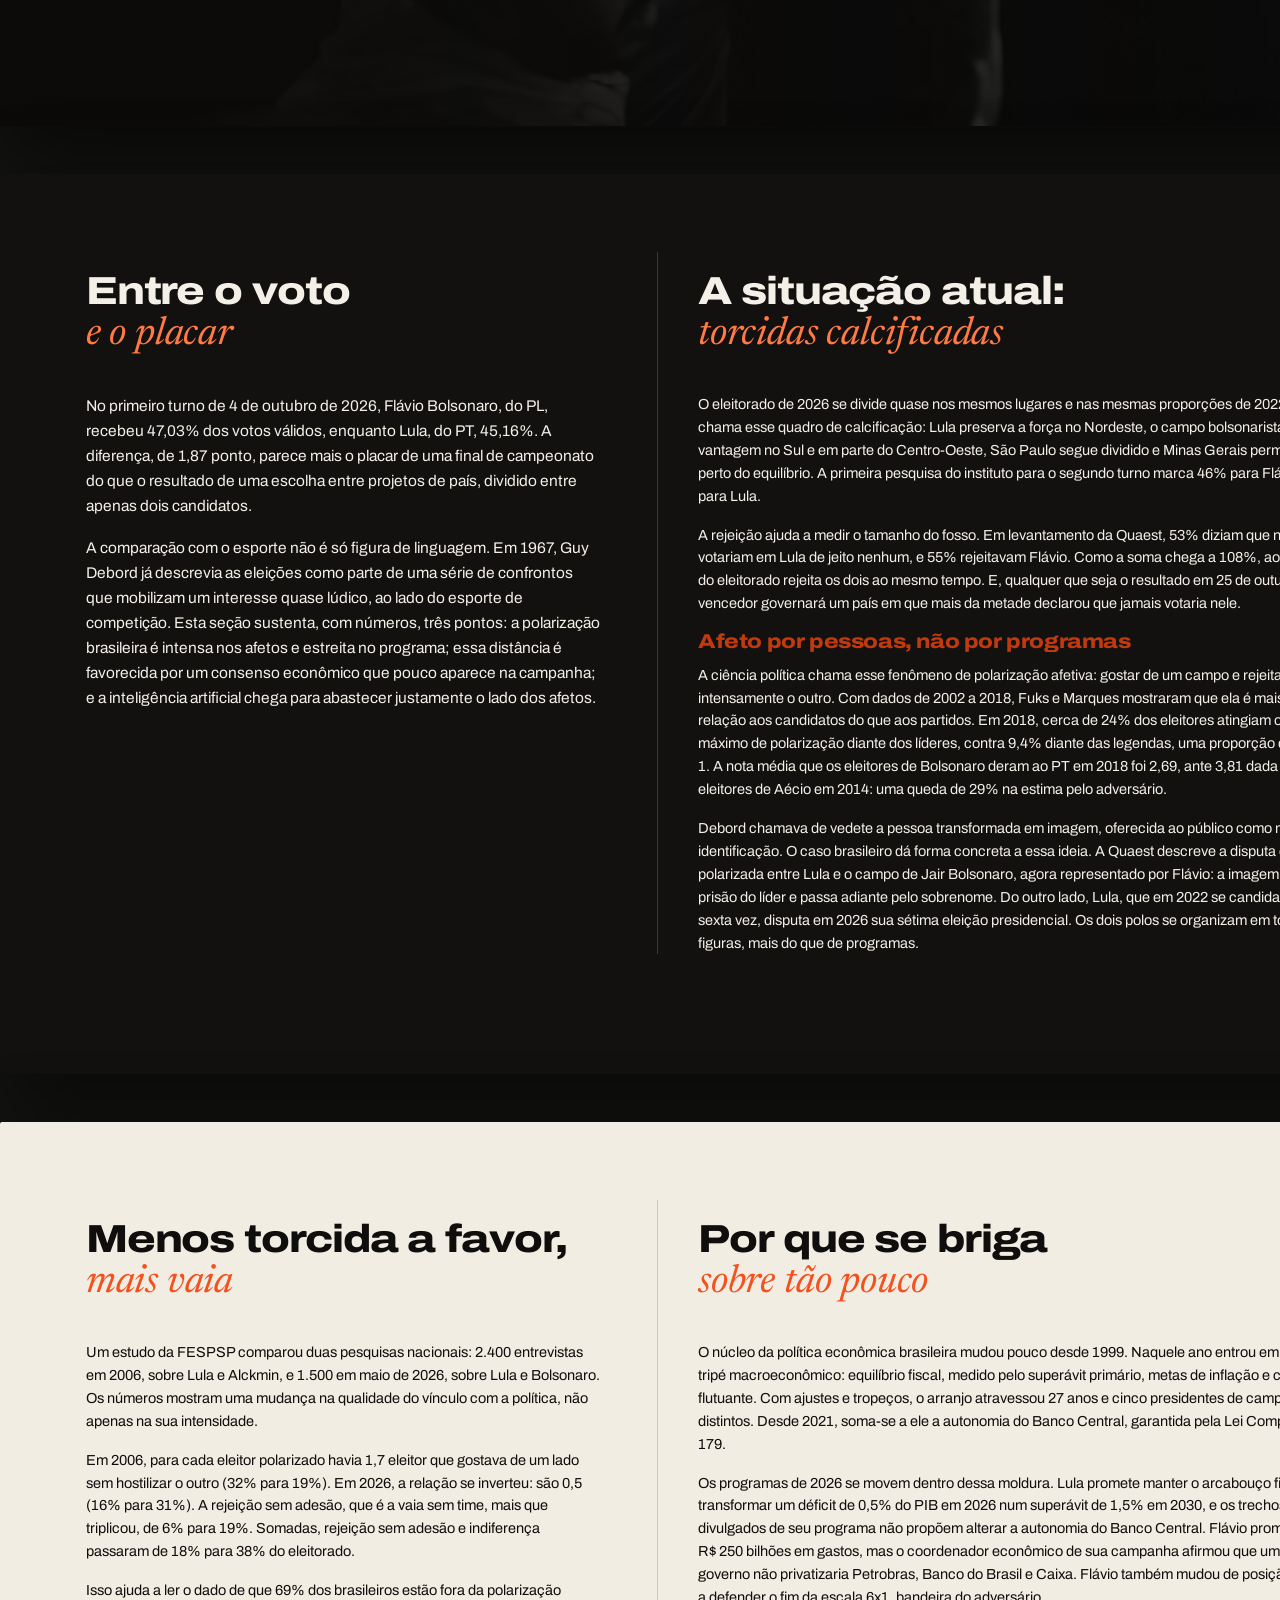
==== commit d36841fe: "Ajustes visuais e da proposta de intervenção" ====
--- a/index.html
+++ b/index.html
@@ -87,7 +87,7 @@
                 </figure>
                 <div class="duo__body">
                     <div class="head" data-reveal>
-                        <h2 class="head__title">O uso dual da IA.</h2>
+                        <h2 class="head__title">O uso dual da IA</h2>
                     </div>
                     <div class="cols" data-reveal style="--d:.15s">
                         <p>A inteligência artificial tornou-se uma tecnologia de uso cotidiano. Sistemas generativos são utilizados para organizar informações, apoiar estudos, realizar tarefas profissionais e produzir textos, imagens, áudios e vídeos. Essa presença crescente também alcança a esfera política, pois as mesmas ferramentas que facilitam o acesso ao conhecimento podem selecionar informações, resumir propostas, responder a dúvidas sobre candidaturas e criar conteúdos capazes de circular em grande escala.</p>
@@ -102,14 +102,14 @@
         <!-- 06 · OS PILARES -->
         <section class="frame frame--dark" id="p6" data-label="Os pilares da análise" data-testid="frame-pillars">
             <div class="head" data-reveal>
-                <h2 class="head__title">Os <em>pilares</em> da análise.</h2>
+                <h2 class="head__title">Os <em>pilares</em> da análise</h2>
             </div>
             <p class="pillars-intro" data-reveal style="--d:.1s">O objetivo da revista Infopolis, edição 01 · 2026, é analisar os efeitos da IA sobre a democracia por meio de quatro eixos.</p>
             <div class="pillars" data-reveal style="--d:.15s" data-testid="pillars-grid">
-                <article class="pillar"><span class="pillar__num">01</span><img src="assets/incorporacao-social.jpg" alt="Incorporação social"><h3>A IA na<br>Sociedade</h3></article>
-                <article class="pillar"><span class="pillar__num">02</span><img src="assets/desinformacao-eleitoral1.png" alt="Desinformação eleitoral"><h3>Desinformação<br>Eleitoral</h3></article>
-                <article class="pillar"><span class="pillar__num">03</span><img src="assets/desafio-institucional.jpg" alt="Desafios institucionais"><h3>Desafios<br>institucionais</h3></article>
-                <article class="pillar"><span class="pillar__num">04</span><img src="assets/recepcao-social.jpg" alt="Recepção social"><h3>Recepção<br>social</h3></article>
+                <article class="pillar"><img src="assets/incorporacao-social.jpg" alt="Incorporação social"><h3>A IA na<br>Sociedade</h3></article>
+                <article class="pillar"><img src="assets/desinformacao-eleitoral1.png" alt="Desinformação eleitoral"><h3>Desinformação<br>Eleitoral</h3></article>
+                <article class="pillar"><img src="assets/desafio-institucional.jpg" alt="Desafios institucionais"><h3>Desafios<br>Institucionais</h3></article>
+                <article class="pillar"><img src="assets/recepcao-social.jpg" alt="Recepção social"><h3>Recepção<br>Social</h3></article>
             </div>
             <div class="pag">06</div>
         </section>
@@ -117,7 +117,7 @@
         <!-- 07 · QUANDO A IA ENTRA NA ROTINA -->
         <section class="frame" id="p7-incorporacao" data-label="Quando a IA entra na rotina" data-testid="frame-rotina">
             <div class="head" data-reveal>
-                <h2 class="head__title">Quando a IA <em>entra na rotina.</em></h2>
+                <h2 class="head__title">Quando a IA <em>entra na rotina</em></h2>
             </div>
             <div class="duo" style="margin-top:34px">
                 <div class="duo__body">
@@ -183,7 +183,7 @@
         <section class="frame frame--dark macro" id="p9-transicao" data-label="IA e desinformação eleitoral" data-testid="frame-transicao-ia">
             <div class="macro__bg"><img src="assets/transicao-ia.jpg" alt="Ambiente de servidores que ilustra a infraestrutura da IA"></div>
             <div class="macro__content">
-                <h2>IA e<br><em>desinformação eleitoral.</em></h2>
+                <h2>IA e<br><em>desinformação eleitoral</em></h2>
                 <p>Como mensagens sintéticas disputam confiança, contexto e decisão.</p>
             </div>
             <span class="macro__index">02</span>
@@ -197,7 +197,7 @@
 <div class="duo duo--wide">
                 <div class="duo__body">
                     <div class="head" data-reveal>
-                        <h2 class="head__title">Quando a informação<br><em>pode ser fabricada.</em></h2>
+                        <h2 class="head__title">Quando a informação<br><em>pode ser fabricada</em></h2>
                     </div>
                     <div class="cols drop" data-reveal style="--d:.15s">
                         <p>Um áudio pode imitar a voz de um candidato, um vídeo pode colocá-lo em uma situação que nunca existiu, uma resposta automática pode apresentar uma informação errada de forma que a narrativa induza quem leu a acreditar que é verdadeira. Em uma eleição, essas possibilidades se tornam ainda mais críticas, pois afetam as condições em que cada pessoa forma sua opinião e decide em quem votar. A inteligência artificial generativa amplia a capacidade de produzir e adaptar mensagens políticas. Seu uso convive com uma dificuldade anterior à própria tecnologia: reconhecer o que merece confiança em meio a informações que chegam por redes sociais, aplicativos de mensagens e pessoas próximas. Quando a fabricação de conteúdo se torna mais rápida, verificar sua origem e seu contexto exige ainda mais atenção.</p>
@@ -211,7 +211,7 @@
                 </article>
                 <article id="p11-falso-verdadeiro" data-label="A linha tênue" data-testid="frame-linha">
 <div class="head" data-reveal>
-                <h2 class="head__title">A linha tênue entre<br><em>o falso e o verdadeiro.</em></h2>
+                <h2 class="head__title">A linha tênue entre<br><em>o falso e o verdadeiro</em></h2>
             </div>
             <div class="cols drop" data-reveal style="--d:.1s">
                 <p>Os deepfakes são conteúdos sintéticos que simulam a imagem ou a voz de pessoas, e podem atribuir a elas falas e ações que não ocorreram. Seu efeito depende do uso e do contexto, já que uma montagem reconhecida como humor e uma falsificação apresentada como registro verdadeiro não são equivalentes, embora ambas possam empregar ferramentas semelhantes. Desde antes da IA generativa, já era muito comum a difusão de imagens alteradas por meio de programas de edição como Photoshop, porém, com o tempo as pessoas passaram a distinguir com maior facilidade o que era real e o que era editado. Com o advento da geração de imagens com IA e a evolução dos modelos de linguagem (LLMs), as imagens ficam cada vez mais realistas, dificultando a distinção do que são vídeos reais e o que é forjado. O relatório da Data Privacy Brasil sobre a pré-eleição de 2026 identificou 413 casos de IA em publicações políticas entre 1 de janeiro e 15 de agosto. Cerca de 80% eram deepfakes, 68% dos conteúdos eram vídeos e 30% imagens. Aproximadamente 60% foram classificados como sátira e 40% como desinformação. Essa diferença impede tratar toda produção artificial como tentativa de enganar. Também mostra por que é necessário observar como a mensagem se apresenta ao público. Instagram, TikTok e X concentraram 88,4% dos casos identificados. Esses resultados descrevem o material localizado pelo monitoramento, sem representar a totalidade das publicações políticas nas plataformas. Ainda assim, ajudam a situar os espaços em que a produção sintética circula e encontra seus públicos.</p>
@@ -243,7 +243,7 @@
 <div class="duo duo--wide">
                 <div class="duo__body">
                     <div class="head" data-reveal>
-                        <h2 class="head__title">O crescimento dos conteúdos<br><em>falsos produzidos com IA.</em></h2>
+                        <h2 class="head__title">O crescimento dos conteúdos<br><em>falsos produzidos com IA</em></h2>
                     </div>
                     <div class="cols drop" data-reveal style="--d:.1s">
                         <p>A presença de IA nos conteúdos falsos também cresceu no levantamento do Observatório Lupa. Foram identificados 39 casos em 2024 e 159 em 2025, um aumento de aproximadamente 308%. A participação desses conteúdos nas checagens passou de 4,6% para 25%. O levantamento abrange conteúdos falsos em geral, e não apenas em período eleitoral. Seus números mostram a expansão do uso da tecnologia no material examinado pela agência. A facilidade de produzir falsificações merece atenção. Em testes divulgados pela Associated Press em 2024, seis ferramentas de clonagem de voz foram submetidas a 240 tentativas de criação de falsificações eleitorais com vozes de oito políticos dos Estados Unidos e da Europa. Em 80% das tentativas, produziram áudios considerados convincentes. O resultado se refere àquelas ferramentas e condições de teste, mas evidencia que a aparência de autenticidade pode ser fabricada.</p>
@@ -262,7 +262,7 @@
                 </article>
                 <article id="p13-resposta" data-label="A resposta convincente" data-testid="frame-resposta">
 <div class="head" data-reveal>
-                <h2 class="head__title">A resposta convincente<br><em>também pode estar errada.</em></h2>
+                <h2 class="head__title">A resposta convincente<br><em>também pode estar errada</em></h2>
             </div>
             <div class="cols drop" data-reveal style="--d:.1s">
                 <p>Há outro caminho pelo qual a IA interfere na informação eleitoral: o uso de chatbots para esclarecer dúvidas. Nesse caso, uma resposta incorreta pode surgir sem que alguém tenha solicitado uma mentira, pois sistemas generativos podem produzir informações inventadas, incompletas ou desatualizadas, às vezes acompanhadas de explicações que parecem confiáveis, é a famosa “alucinação” dos modelos de IA. Durante as eleições gerais do Reino Unido de 2024, pesquisadores do Reuters Institute analisaram 100 perguntas eleitorais e 300 respostas de três chatbots. O ChatGPT-4o apresentou respostas consideradas falsas ou parcialmente corretas em 22% dos casos, e o Perplexity, em 17%.</p>
@@ -296,7 +296,7 @@
             <div class="editorial-spread">
                 <article>
 <div class="head" data-reveal>
-                        <h2 class="head__title">A confiança também<br><em>circula pelas relações.</em></h2>
+                        <h2 class="head__title">A confiança também<br><em>circula pelas relações</em></h2>
                     </div>
             <div class="cols drop" data-reveal style="--d:.1s">
                         <p>Uma mensagem não chega acompanhada apenas de palavras e imagens, ela traz a confiança atribuída a quem a compartilhou. O Painel TIC sobre integridade da informação, do Cetic.br, registrou que 83% dos usuários pesquisados afirmavam checar ou conferir informações com alguma frequência. Portanto, seria impreciso descrever esse público como inteiramente indiferente à verificação. Entre os usuários que realizavam essa conferência, 69% diziam fazê-la sempre ou na maioria das vezes quando a informação vinha de alguém desconhecido ou em quem não confiavam. Quando vinha de um influenciador que seguiam, o percentual era de 49%. A proximidade com o emissor pode reduzir o cuidado com a mensagem, como o mesmo levantamento apontou que, 35% disseram já ter sido avisados de que compartilharam uma informação exagerada, enganosa ou falsa.</p>
@@ -311,7 +311,7 @@
                 </article>
                 <article id="p15-condicoes" data-label="As condições sociais da verificação" data-testid="frame-condicoes">
 <div class="head" data-reveal>
-                <h2 class="head__title">As condições sociais<br><em>da verificação.</em></h2>
+                <h2 class="head__title">As condições sociais<br><em>da verificação</em></h2>
             </div>
             <div class="cols cols--dense drop" data-reveal style="--d:.1s">
                 <p>O conceito de pós-verdade, instituído na revista americana "The Nation" por Steve Tesich em 1992, ajuda a interpretar essa relação. Ele descreve situações em que emoções, crenças e identificação com grupos pesam mais na formação da opinião do que os fatos objetivos. Uma falsificação pode encontrar aceitação porque parece confirmar algo em que a pessoa já acredita. A IA amplia a oferta de mensagens capazes de disputar essa confiança, sem eliminar os vínculos sociais e políticos que orientam sua recepção. Isso não permite concluir que qualquer conteúdo produzido por IA convença o público, nem que determine um resultado eleitoral. Os estudos reunidos apontam dificuldades de reconhecimento e possibilidades de persuasão, mas o efeito de uma mensagem depende também de quem a recebe e das circunstâncias em que circula. Preservar essa distinção evita transformar riscos documentados em certezas que as pesquisas não demonstram. Conferir uma informação depende de oportunidades de aprendizagem e familiaridade com o ambiente digital. Segundo a TIC Domicílios 2025, o uso de IA generativa alcançava 59% dos usuários de Internet com ensino superior e 17% daqueles com ensino fundamental. A diferença revela uma apropriação desigual da tecnologia, embora não permita medir, por si só, a capacidade de cada grupo para reconhecer desinformação.</p>
@@ -333,7 +333,7 @@
                 </figure>
                 <div class="duo__body">
                     <div class="head" data-reveal>
-                        <h2 class="head__title">A fabricação da<br><em>imagem política.</em></h2>
+                        <h2 class="head__title">A fabricação da<br><em>imagem política</em></h2>
                     </div>
                     <div class="cols drop" data-reveal style="--d:.15s">
                         <p>A discussão sobre desinformação alcança a maneira como a política é apresentada. No conceito de sociedade do espetáculo, desenvolvido por Guy Debord, as relações sociais são mediadas por imagens e representações. Aplicada ao ambiente eleitoral, essa perspectiva ajuda a examinar situações em que a imagem construída de uma liderança ocupa mais espaço do que a discussão de suas ações e propostas. O caso Cambridge Analytica oferece um antecedente dessa preocupação. A empresa utilizou dados pessoais para criar perfis de eleitores e direcionar publicidade política. As investigações documentaram práticas enganosas de coleta e uso de dados, mas não demonstraram que a empresa tenha determinado o resultado da eleição presidencial norte-americana de 2016. Sua relevância está em mostrar como diferentes pessoas podem receber representações políticas selecionadas conforme características inferidas sobre elas. A IA generativa acrescenta a possibilidade de produzir mensagens e imagens adaptadas em grande escala. O problema social envolve, então, quem controla essas representações e quanto o eleitor conhece os mecanismos que selecionam o conteúdo apresentado. Uma publicação pode influenciar percepções ao ridicularizar ou expor alguém, mesmo quando não é tomada como um registro literal. O mapeamento da FGV sobre as eleições de 2024 identificou inclusive, conteúdos manipulados associados à violência política contra candidatas mulheres.</p>
@@ -343,7 +343,7 @@
                 </article>
                 <article id="p17-transparencia" data-label="Transparência e resposta institucional" data-testid="frame-transparencia">
 <div class="head" data-reveal>
-                <h2 class="head__title">Transparência e<br><em>resposta institucional.</em></h2>
+                <h2 class="head__title">Transparência e<br><em>resposta institucional</em></h2>
             </div>
             <div class="cols cols--dense drop" data-reveal style="--d:.1s">
                 <aside class="expand expand--case" data-testid="tse-case-box">
@@ -368,7 +368,7 @@
         <section class="frame frame--dark macro" id="p18-polarizacao-transicao" data-label="Polarização e espetáculo" data-testid="frame-transicao-polarizacao">
             <div class="macro__bg"><img src="assets/transicao-polarizacao.jpg" alt="Imagem de transição sobre polarização"></div>
             <div class="macro__content">
-                <h2>Polarização<br><em>e espetáculo.</em></h2>
+                <h2>Polarização<br><em>e espetáculo</em></h2>
                 <p>Quando a disputa política se organiza como torcida, a imagem passa a valer mais que o programa.</p>
             </div>
             <span class="macro__index">03</span>
@@ -380,7 +380,7 @@
             <div class="polarizacao-spread">
                 <article class="polarizacao-spread__intro">
 <div class="head" data-reveal>
-                <h2 class="head__title">Entre o voto<br><em>e o placar.</em></h2>
+                <h2 class="head__title">Entre o voto<br><em>e o placar</em></h2>
             </div>
             <div class="cols drop" data-reveal style="--d:.1s">
                 <p>No primeiro turno de 4 de outubro de 2026, Flávio Bolsonaro, do PL, recebeu 47,03% dos votos válidos, enquanto Lula, do PT, 45,16%. A diferença, de 1,87 ponto, parece mais o placar de uma final de campeonato do que o resultado de uma escolha entre projetos de país, dividido entre apenas dois candidatos.</p>
@@ -389,7 +389,7 @@
                 </article>
                 <article id="p20-torcidas" data-label="Torcidas calcificadas" data-testid="frame-torcidas">
 <div class="head" data-reveal>
-                <h2 class="head__title">A situação atual:<br><em>torcidas calcificadas.</em></h2>
+                <h2 class="head__title">A situação atual:<br><em>torcidas calcificadas</em></h2>
             </div>
             <div class="cols cols--dense drop" data-reveal style="--d:.1s">
                 <p>O eleitorado de 2026 se divide quase nos mesmos lugares e nas mesmas proporções de 2022. A Quaest chama esse quadro de calcificação: Lula preserva a força no Nordeste, o campo bolsonarista mantém vantagem no Sul e em parte do Centro-Oeste, São Paulo segue dividido e Minas Gerais permanece perto do equilíbrio. A primeira pesquisa do instituto para o segundo turno marca 46% para Flávio e 44% para Lula.</p>
@@ -409,7 +409,7 @@
             <div class="polarizacao-spread">
                 <article>
 <div class="head" data-reveal>
-                <h2 class="head__title">Menos torcida a favor,<br><em>mais vaia.</em></h2>
+                <h2 class="head__title">Menos torcida a favor,<br><em>mais vaia</em></h2>
             </div>
             <div class="cols cols--dense drop" data-reveal style="--d:.1s">
                 <p>Um estudo da FESPSP comparou duas pesquisas nacionais: 2.400 entrevistas em 2006, sobre Lula e Alckmin, e 1.500 em maio de 2026, sobre Lula e Bolsonaro. Os números mostram uma mudança na qualidade do vínculo com a política, não apenas na sua intensidade.</p>
@@ -420,7 +420,7 @@
                 </article>
                 <article id="p22-pouco" data-label="Por que se briga sobre tão pouco" data-testid="frame-pouco">
 <div class="head" data-reveal>
-                <h2 class="head__title">Por que se briga<br><em>sobre tão pouco.</em></h2>
+                <h2 class="head__title">Por que se briga<br><em>sobre tão pouco</em></h2>
             </div>
             <div class="cols cols--dense drop" data-reveal style="--d:.1s">
                 <p>O núcleo da política econômica brasileira mudou pouco desde 1999. Naquele ano entrou em vigor o tripé macroeconômico: equilíbrio fiscal, medido pelo superávit primário, metas de inflação e câmbio flutuante. Com ajustes e tropeços, o arranjo atravessou 27 anos e cinco presidentes de campos distintos. Desde 2021, soma-se a ele a autonomia do Banco Central, garantida pela Lei Complementar 179.</p>
@@ -441,7 +441,7 @@
             <div class="polarizacao-spread">
                 <article>
 <div class="head" data-reveal>
-                <h2 class="head__title">A entrada da IA:<br><em>imagens baratas para uma disputa de imagens.</em></h2>
+                <h2 class="head__title">A entrada da IA:<br><em>imagens baratas para uma disputa de imagens</em></h2>
             </div>
             <div class="cols cols--dense drop" data-reveal style="--d:.1s">
                 <p>Se a eleição se decide no plano da imagem, a inteligência artificial generativa barateia justamente a matéria-prima da disputa. O relatório da Data Privacy Brasil identificou 413 casos de IA em publicações políticas entre 1º de janeiro e 15 de agosto de 2026. Cerca de 80% eram deepfakes; 60% foram classificados como sátira e 40% como desinformação. Em números absolutos, são cerca de 248 peças satíricas e 165 de desinformação.</p>
@@ -453,7 +453,7 @@
                 </article>
                 <article id="p24-consequencias" data-label="Do debate ao placar" data-testid="frame-placar-consequencias">
 <div class="head" data-reveal>
-                <h2 class="head__title">Do debate<br><em>ao placar.</em></h2>
+                <h2 class="head__title">Do debate<br><em>ao placar</em></h2>
             </div>
             <div class="cols cols--dense drop" data-reveal style="--d:.1s">
                 <p>O efeito mais direto é a perda do debate. Debord definia o espetáculo como o contrário do diálogo
@@ -472,7 +472,7 @@
         <section class="frame frame--dark macro" id="p25-regulacao-transicao" data-label="Regulamentação e anomia informacional" data-testid="frame-transicao-regulacao">
             <div class="macro__bg"><img src="assets/transicao-regulacao.jpg" alt="Imagem de transição sobre regulamentação e anomia informacional"></div>
             <div class="macro__content">
-                <h2>Regulamentação<br><em>e anomia informacional.</em></h2>
+                <h2>Regulamentação<br><em>e anomia informacional</em></h2>
                 <p>Entre a velocidade da tecnologia e a dificuldade de encontrar referências confiáveis.</p>
             </div>
             <span class="macro__index">04</span>
@@ -487,7 +487,7 @@
                 <div class="duo__body">
                     <div class="head" data-reveal>
                         <p class="head__eyebrow"><i>01</i>CONTEXTO</p>
-                        <h2 class="head__title">Quando as regras<br><em>já não orientam.</em></h2>
+                        <h2 class="head__title">Quando as regras<br><em>já não orientam</em></h2>
                     </div>
                     <div class="cols cols--dense drop" data-reveal style="--d:.15s">
                         <p>Durante as eleições, as notícias e posts podem ser um problema, já que a tecnologia permite criar imagens, áudios e vídeos muito parecidos com conteúdos reais. Quando essas ferramentas são utilizadas para espalhar informações falsas, torna-se mais difícil para as pessoas saberem no que confiar.</p>
@@ -510,7 +510,7 @@
                 <div class="duo__body">
                     <div class="head" data-reveal>
                         <p class="head__eyebrow"><i>02</i>EVIDÊNCIA</p>
-                        <h2 class="head__title">Deepfakes<br><em>e eleições.</em></h2>
+                        <h2 class="head__title">Deepfakes<br><em>e eleições</em></h2>
                     </div>
                     <div class="cols cols--dense drop" data-reveal style="--d:.15s">
                         <p>Os deepfakes são um exemplo importante desse problema. Eles podem ser usados para criar ou modificar vídeos, imagens e áudios, fazendo uma pessoa parecer dizer ou fazer algo que nunca aconteceu.</p>
@@ -533,7 +533,7 @@
                 <div class="duo__body">
                     <div class="head" data-reveal>
                         <p class="head__eyebrow"><i>03</i>CONCEITO</p>
-                        <h2 class="head__title">Pós-verdade<br><em>e inteligência artificial.</em></h2>
+                        <h2 class="head__title">Pós-verdade<br><em>e inteligência artificial</em></h2>
                     </div>
                     <div class="cols cols--dense drop" data-reveal style="--d:.15s">
                         <p>Esse cenário está ligado ao conceito de pós-verdade, que ocorre quando fatos objetivos acabam tendo menos influência sobre a opinião das pessoas do que emoções, crenças e opiniões pessoais.</p>
@@ -558,13 +558,14 @@
                 <div class="duo__body">
                     <div class="head" data-reveal>
                         <p class="head__eyebrow"><i>04</i>RESPOSTA</p>
-                        <h2 class="head__title">Regulamentação<br><em>e responsabilidade.</em></h2>
+                        <h2 class="head__title">Regulamentação<br><em>e responsabilidade</em></h2>
                     </div>
                     <div class="cols cols--dense drop" data-reveal style="--d:.15s">
-                        <p>Diante desses problemas, a regulamentação se tornou uma questão importante. Em 2024, o Tribunal Superior Eleitoral estabeleceu regras para o uso de inteligência artificial nas eleições, incluindo medidas relacionadas à identificação de conteúdos produzidos por IA e à proibição de determinados usos de conteúdos falsos.</p>
-                        <p>Além das regras, também é necessário desenvolver a capacidade das pessoas de verificar informações. Durante as eleições municipais de 2024, o TSE recebeu 5.250 relatórios e alertas relacionados à desinformação eleitoral entre junho e outubro. Desse total, 2.127 foram encaminhados às plataformas e 1.287 aos Tribunais Regionais Eleitorais. Esses números são de denúncias e alertas, e não significam que todos os casos tenham sido comprovados.</p>
-                        <p>Assim, combater a desinformação não depende somente de criar leis ou retirar conteúdos falsos das redes sociais. É necessário que as pessoas desenvolvam o hábito de verificar as informações antes de compartilhá-las. Também é importante que as instituições sejam capazes de acompanhar as novas tecnologias.</p>
-                        <p>A inteligência artificial trouxe novas possibilidades para a sociedade, mas também criou desafios para a forma como identificamos a verdade. Os deepfakes e outros conteúdos manipulados podem aumentar a desconfiança e contribuir para um ambiente de pós-verdade. Nesse cenário, entender a anomia informacional ajuda a perceber que o problema não é apenas a existência de notícias falsas, mas a dificuldade cada vez maior de encontrar referências confiáveis em meio a tantas informações.</p>
+                        <p>A educação midiática é importante para enfrentar a desinformação, mas seus efeitos são limitados quando não há medidas capazes de conter a circulação de conteúdos manipulados. A Infopolis entende que essa resposta precisa partir também das estruturas que organizam o ambiente digital, responsabilizando as plataformas pela forma como distribuem informações e fortalecendo a fiscalização pública sobre conteúdos políticos produzidos ou alterados por inteligência artificial.</p>
+                        <p>Nesse sentido, cabe ao Tribunal Superior Eleitoral ampliar a fiscalização sobre as plataformas e exigir mecanismos de transparência que permitam identificar conteúdos eleitorais falsos e acompanhar sua circulação. Uma possibilidade seria a criação de um painel público, integrado a agências de checagem, que reunisse conteúdos eleitorais desmentidos e permitisse alertar os usuários antes de seu compartilhamento, reduzindo a vantagem de alcance que informações falsas podem obter.</p>
+                        <p>Para que essas medidas sejam efetivas, não basta estabelecer regras, é necessário verificar se as plataformas realmente as cumprem e se os mecanismos adotados conseguem reduzir a circulação de desinformação. A fiscalização deve ser acompanhada de critérios públicos de avaliação, transparência sobre a distribuição de conteúdos políticos e responsabilização das empresas quando suas práticas contribuírem para comprometer a integridade do debate eleitoral.</p>
+                        <p>A educação midiática, por sua vez, deve integrar essa resposta como uma política de formação e conscientização, apoiada por escolas, instituições públicas e iniciativas de comunicação. Seu papel não é transferir ao cidadão a responsabilidade de resolver um problema estrutural, mas ampliar a compreensão coletiva sobre os mecanismos de manipulação e fortalecer a capacidade da sociedade de cobrar medidas das instituições responsáveis.</p>
+                        <p>A Infopolis considera que preservar a autonomia do eleitor exige mais do que recomendar cautela diante das informações recebidas. É preciso enfrentar as condições que favorecem a desinformação, combinando fiscalização efetiva, transparência das plataformas e educação midiática, para que a inteligência artificial não seja utilizada como instrumento de manipulação política e o debate democrático se apoie em informações confiáveis.</p>
                     </div>
                 </div>
             </div>
@@ -595,7 +596,7 @@
     </footer>
 
     <dialog class="references-dialog" id="references-dialog" aria-labelledby="references-title">
-        <div class="references-dialog__head"><h2 id="references-title">Referências<br><em>Bibliográficas.</em></h2><button type="button" id="references-close" aria-label="Fechar referências">×</button></div>
+        <div class="references-dialog__head"><h2 id="references-title">Referências<br><em>Bibliográficas</em></h2><button type="button" id="references-close" aria-label="Fechar referências">×</button></div>
         <div class="references-dialog__content">
         <p class="references-dialog__note">Selecione um tema para consultar as referências. Os registros reúnem as fontes da revista e dos materiais enviados; os dados bibliográficos disponíveis foram preservados.</p>
         <div class="reference-groups">
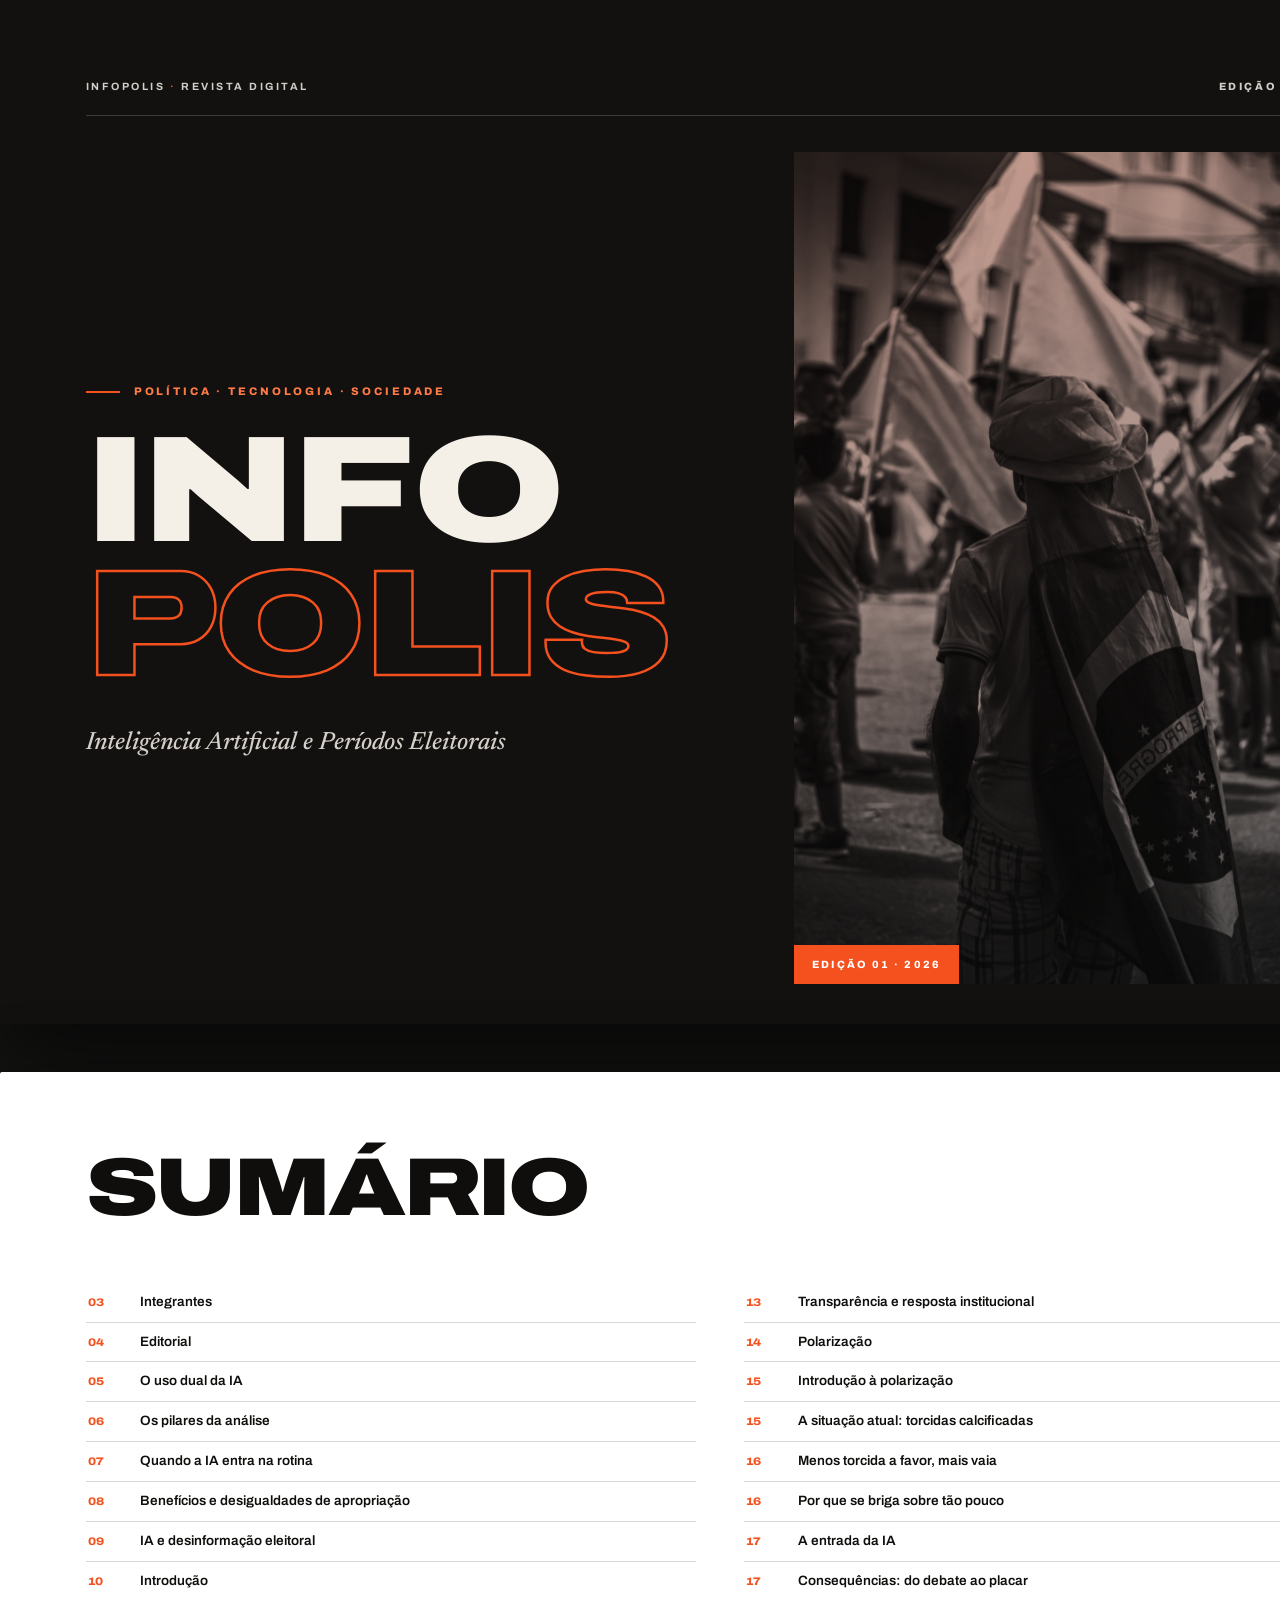
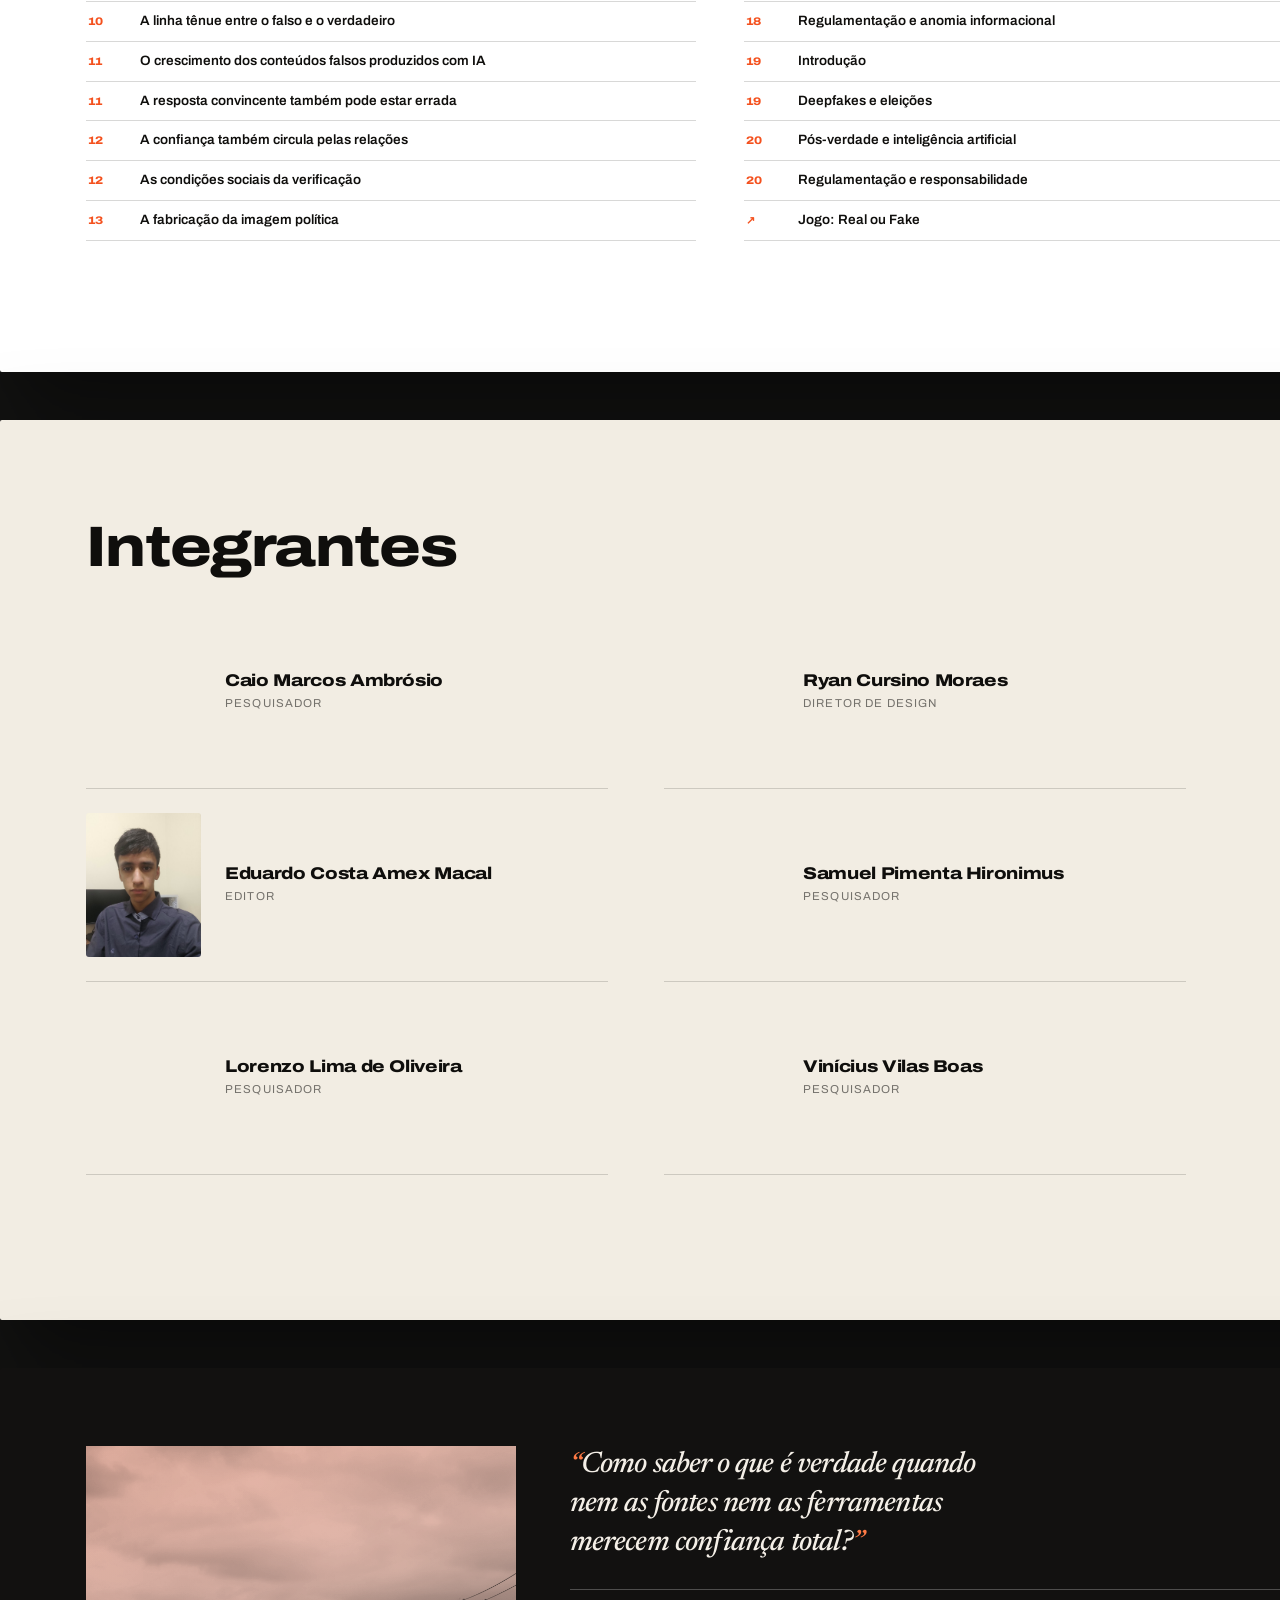
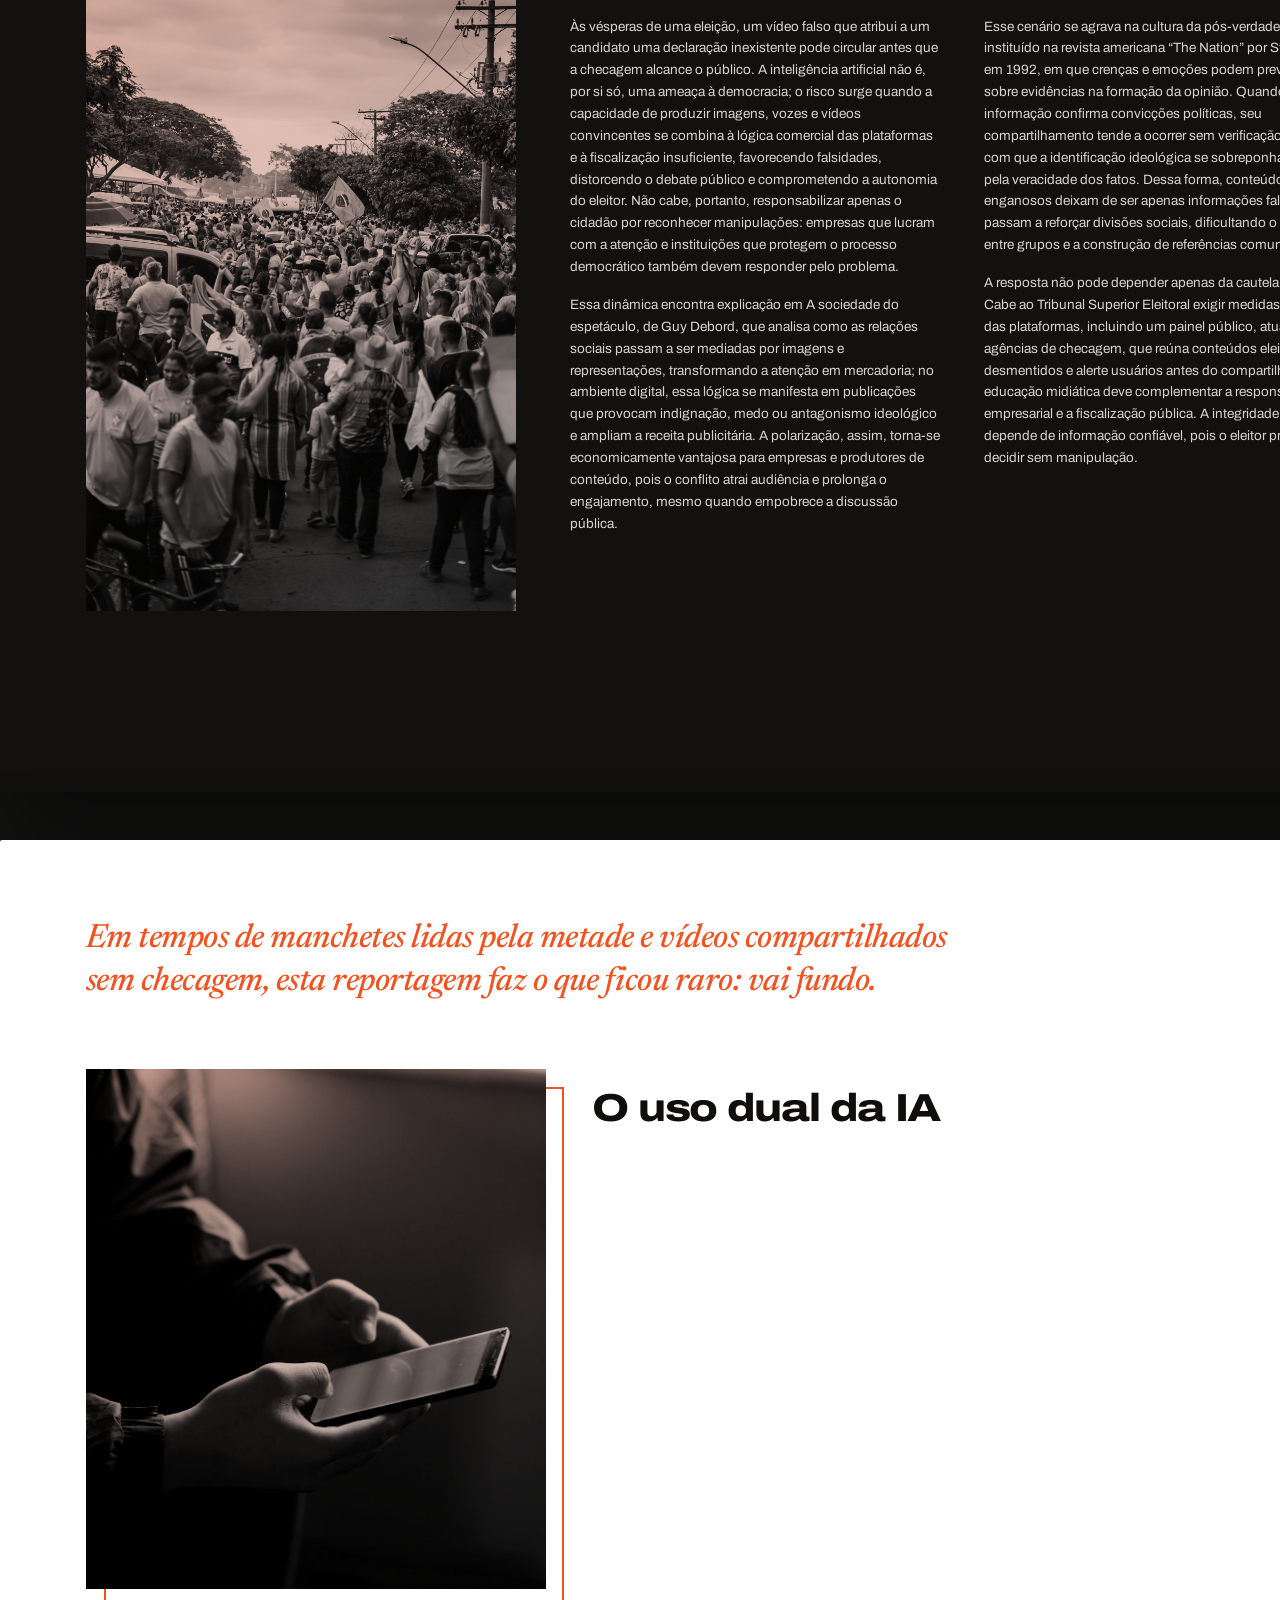
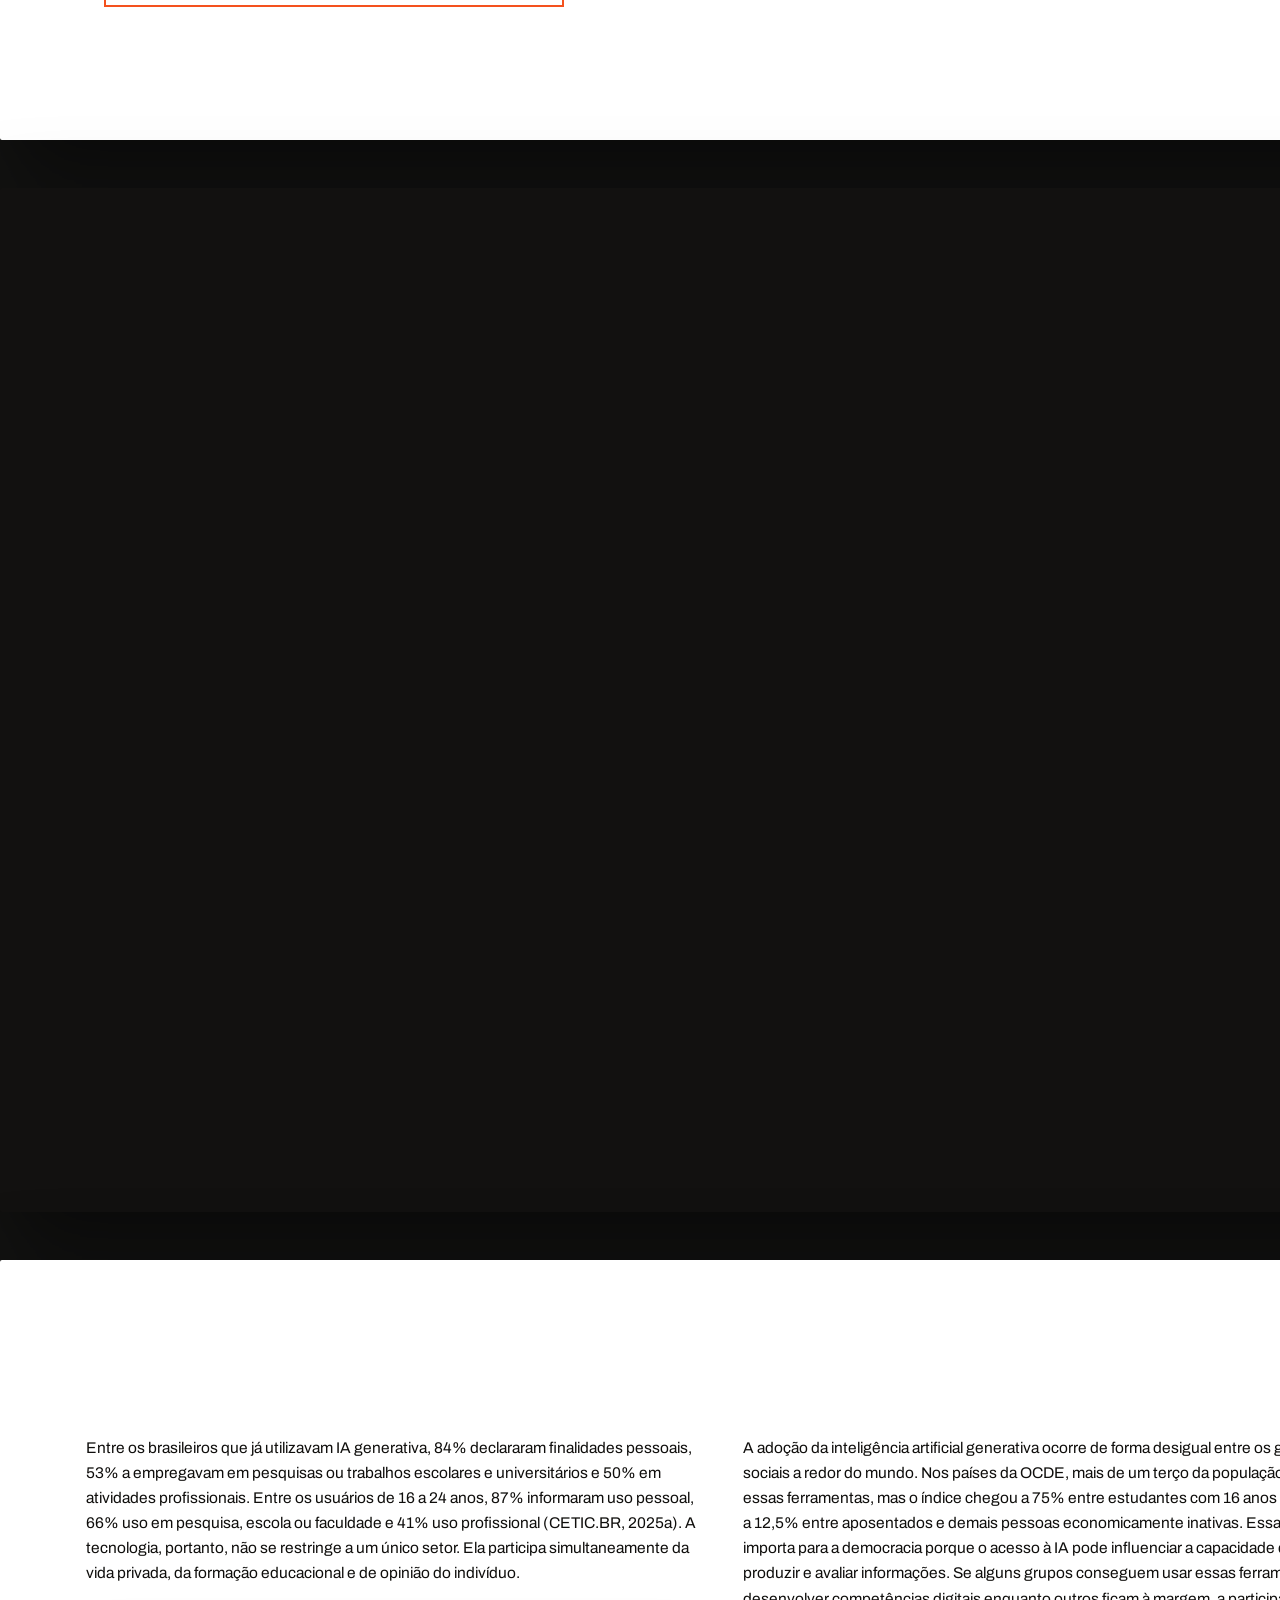
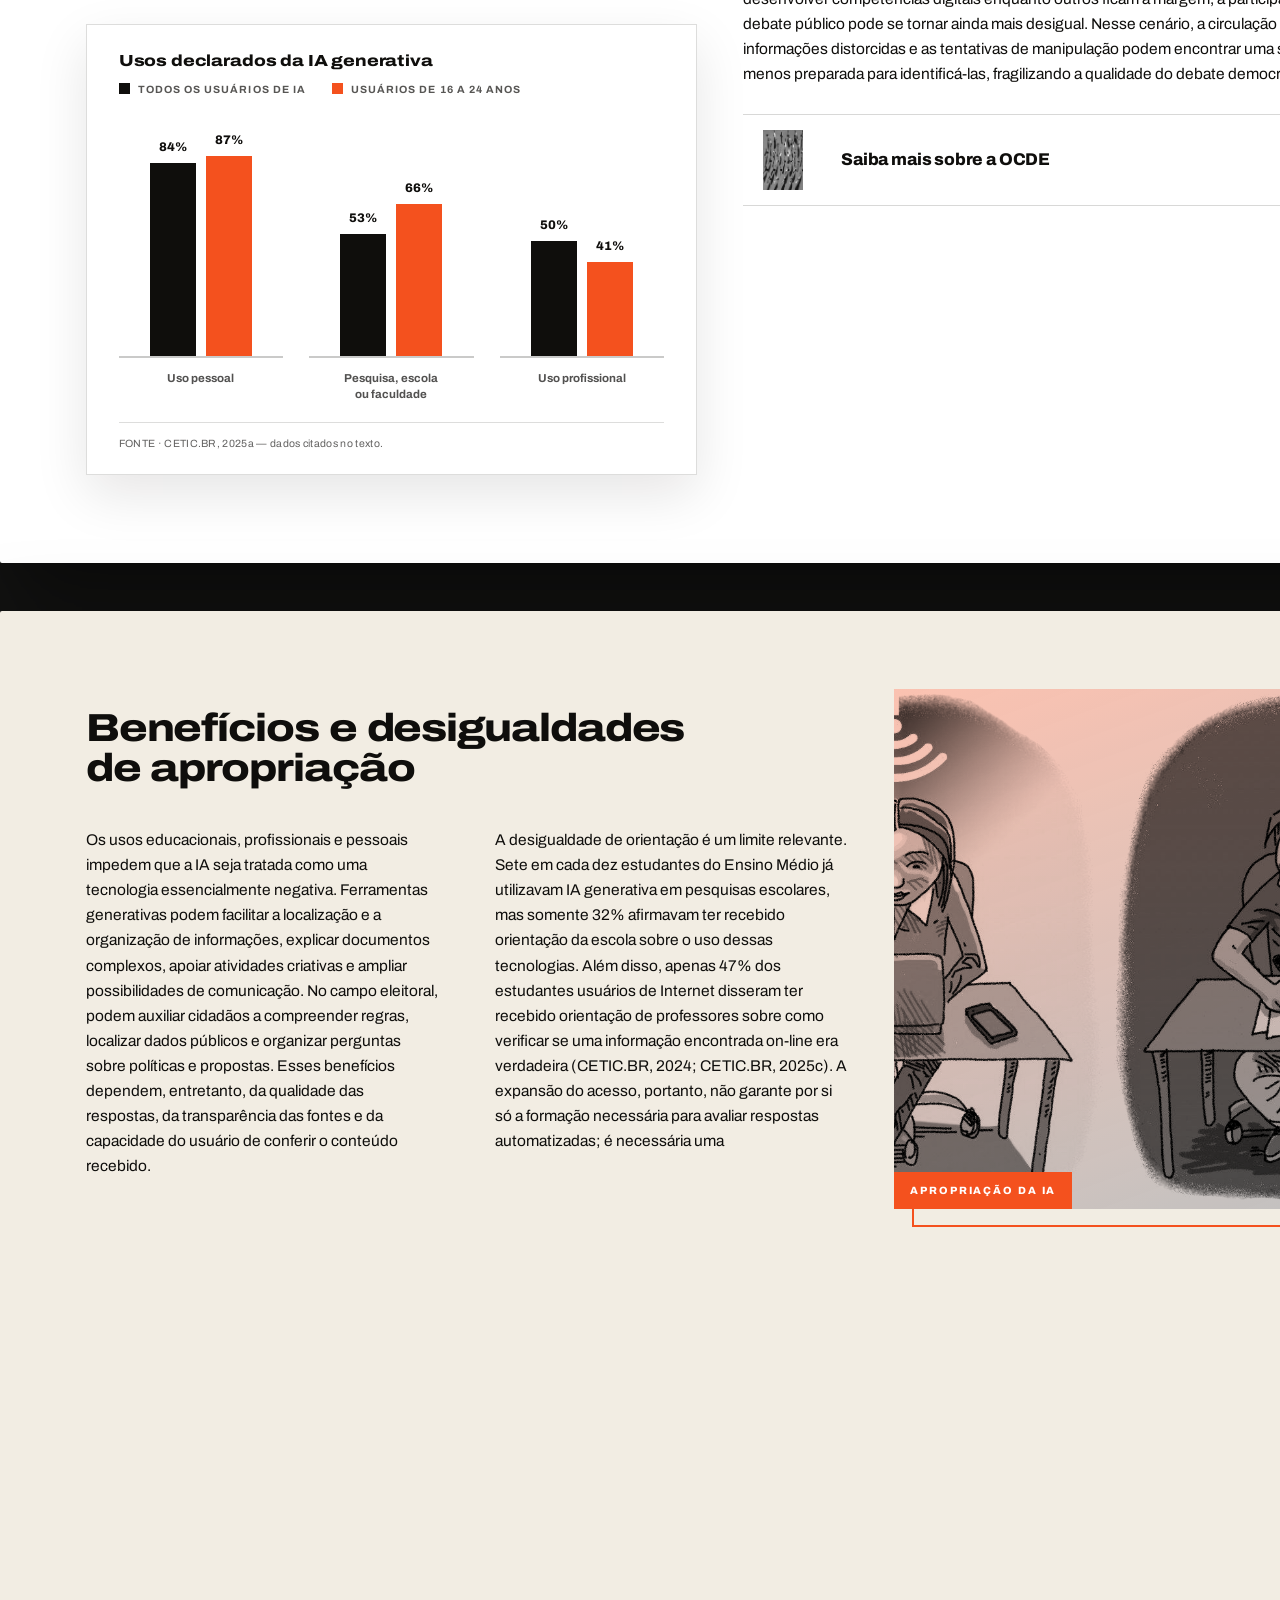
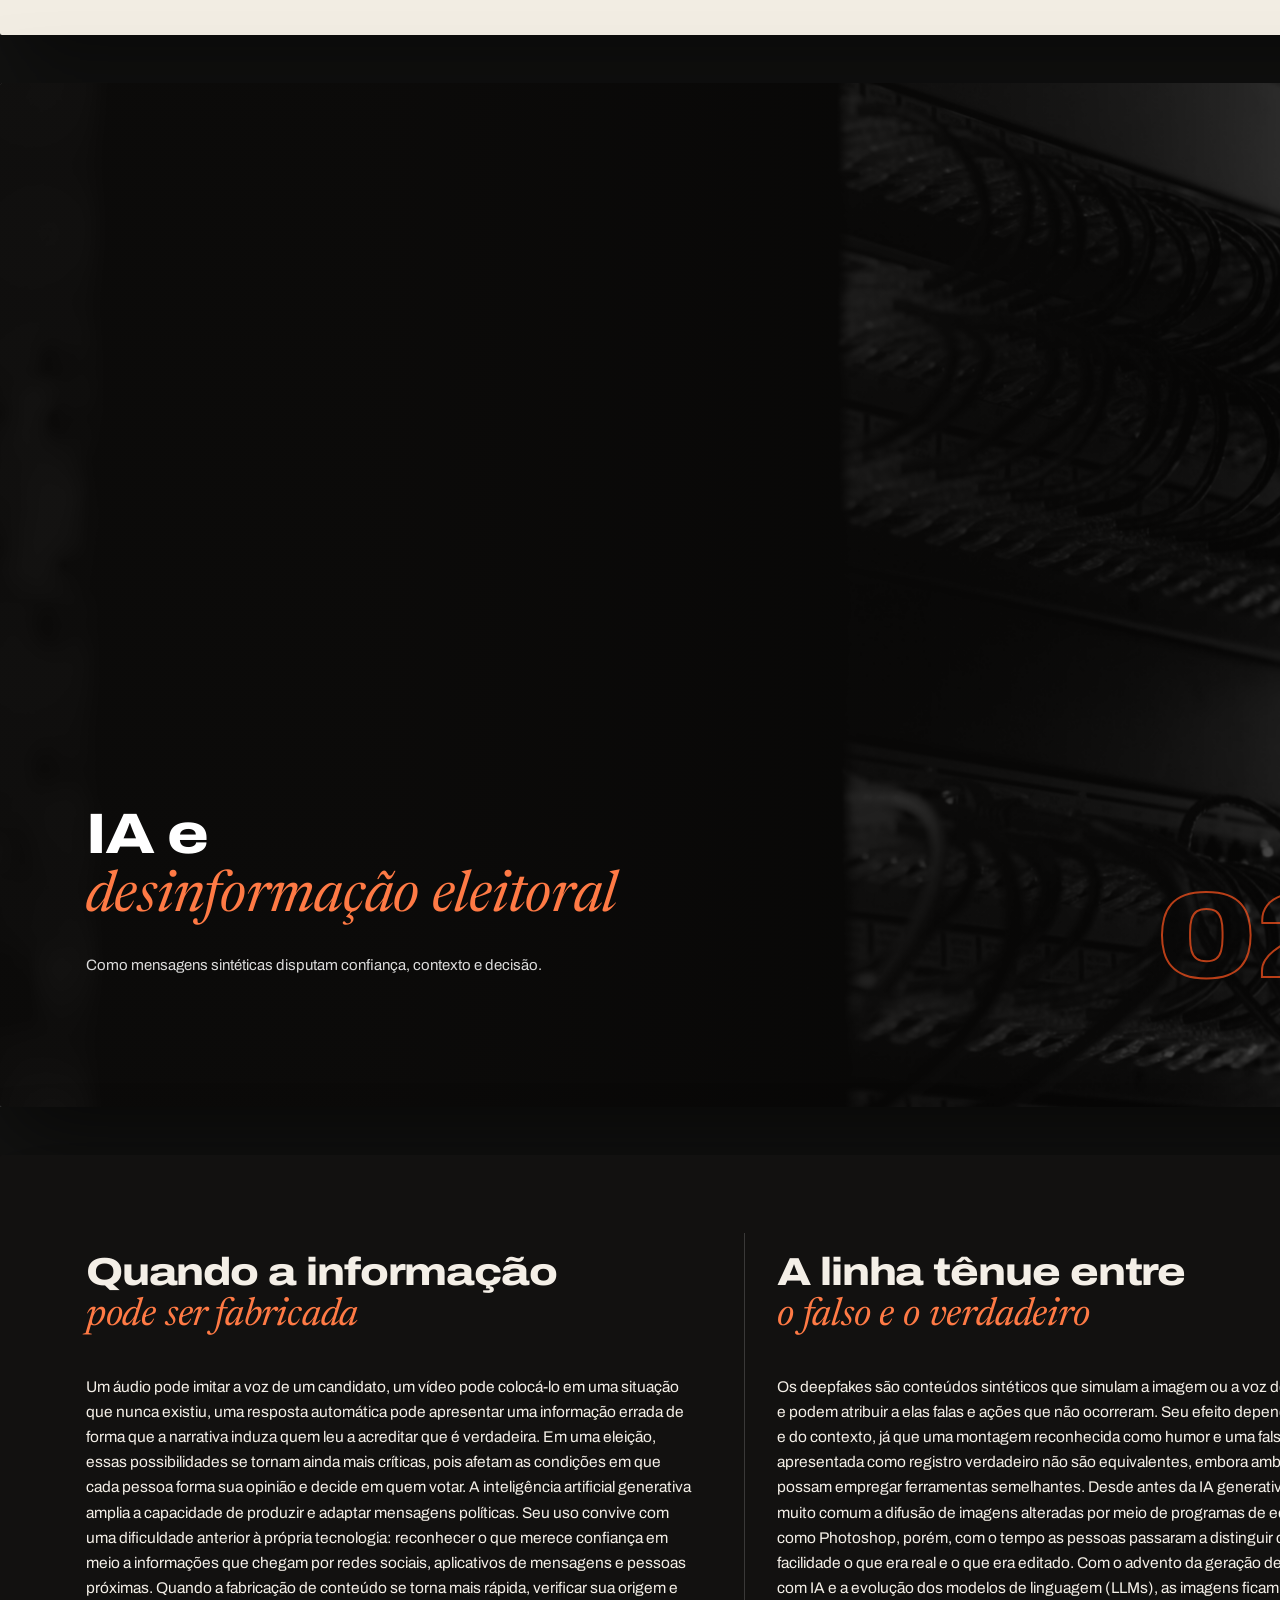
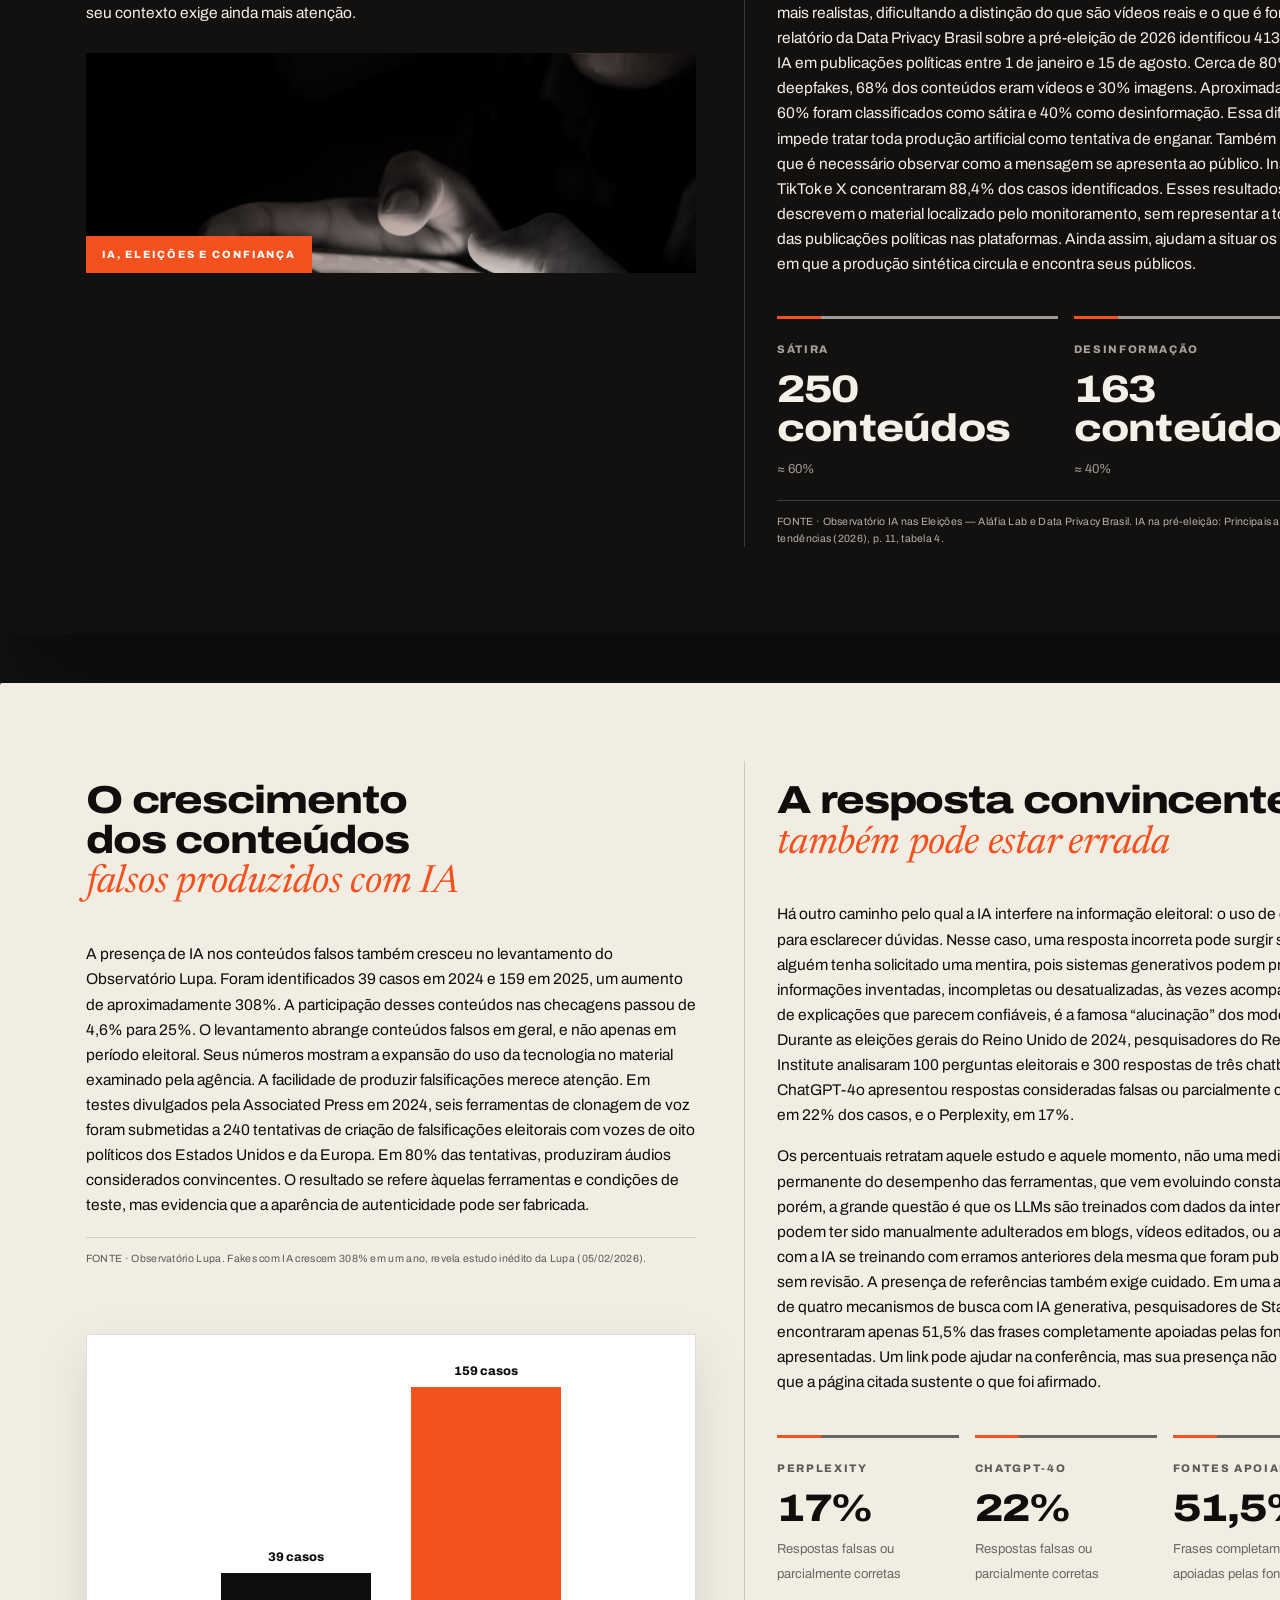
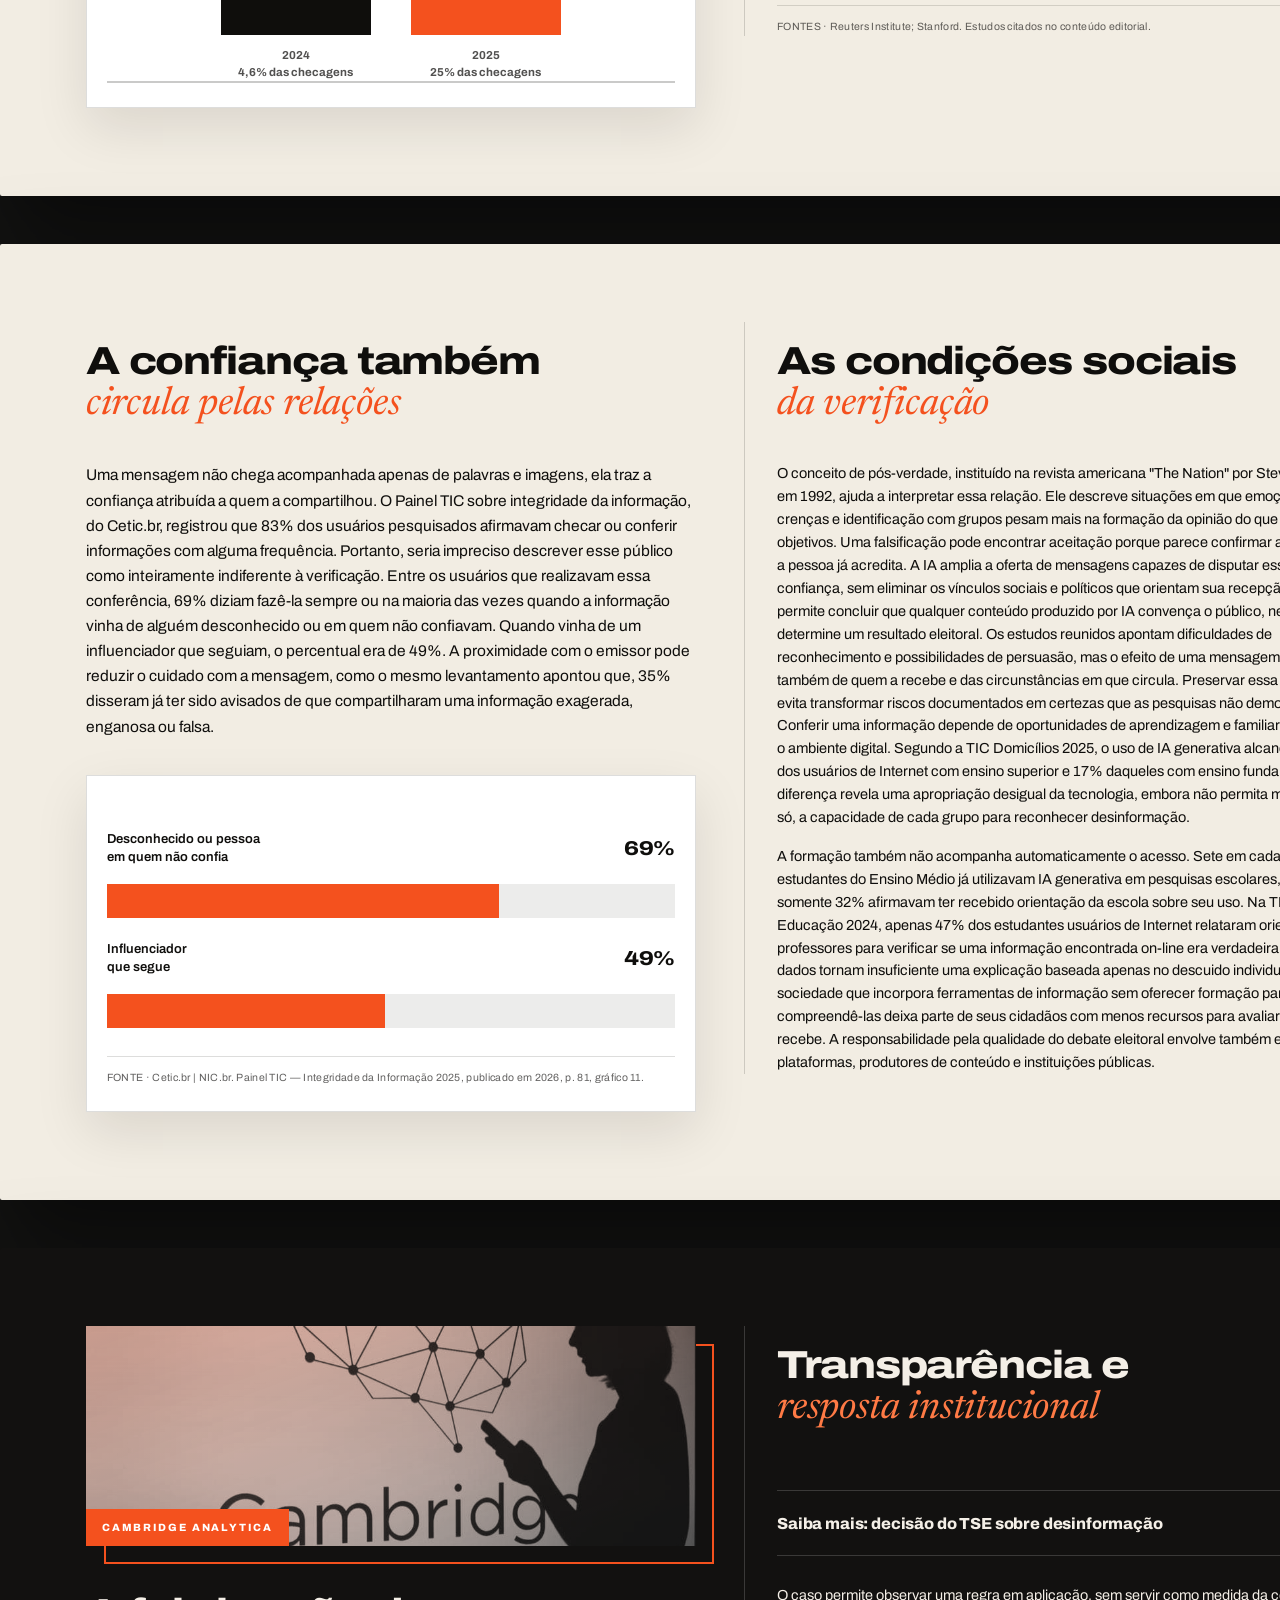
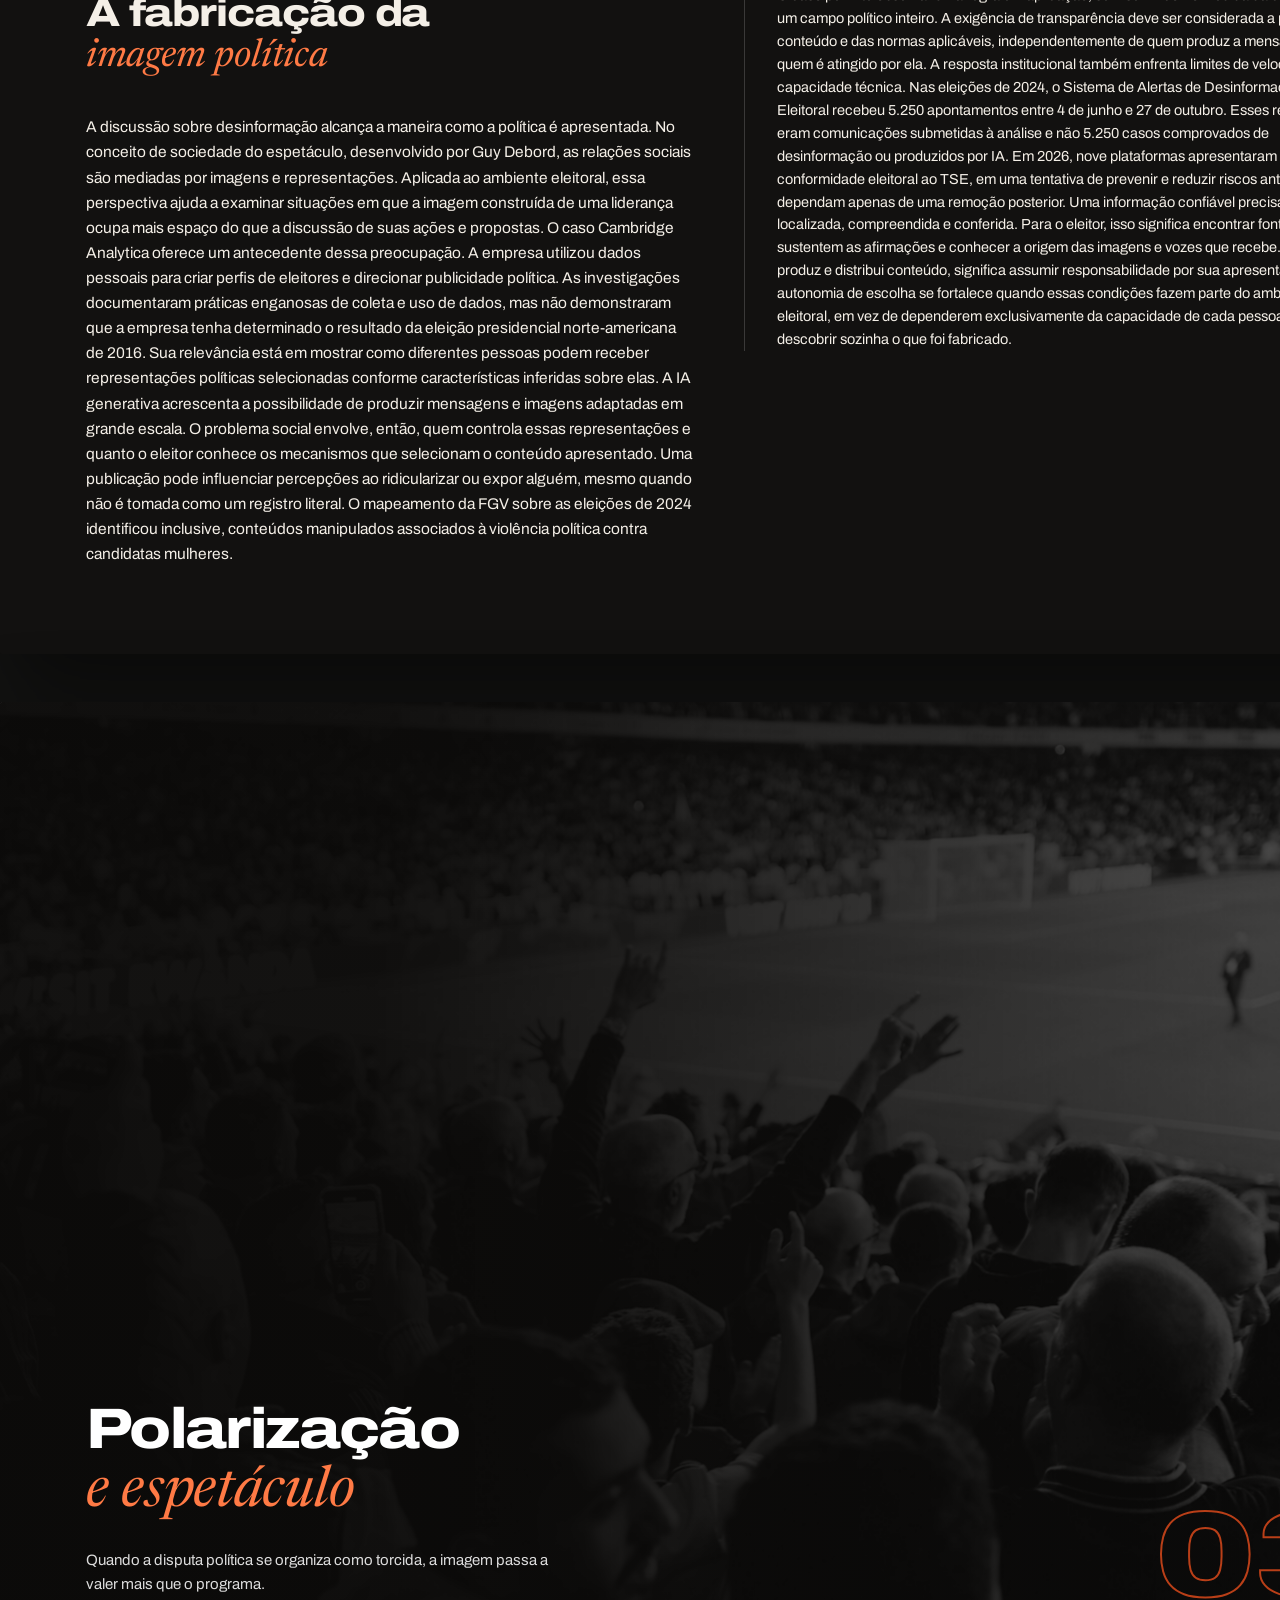
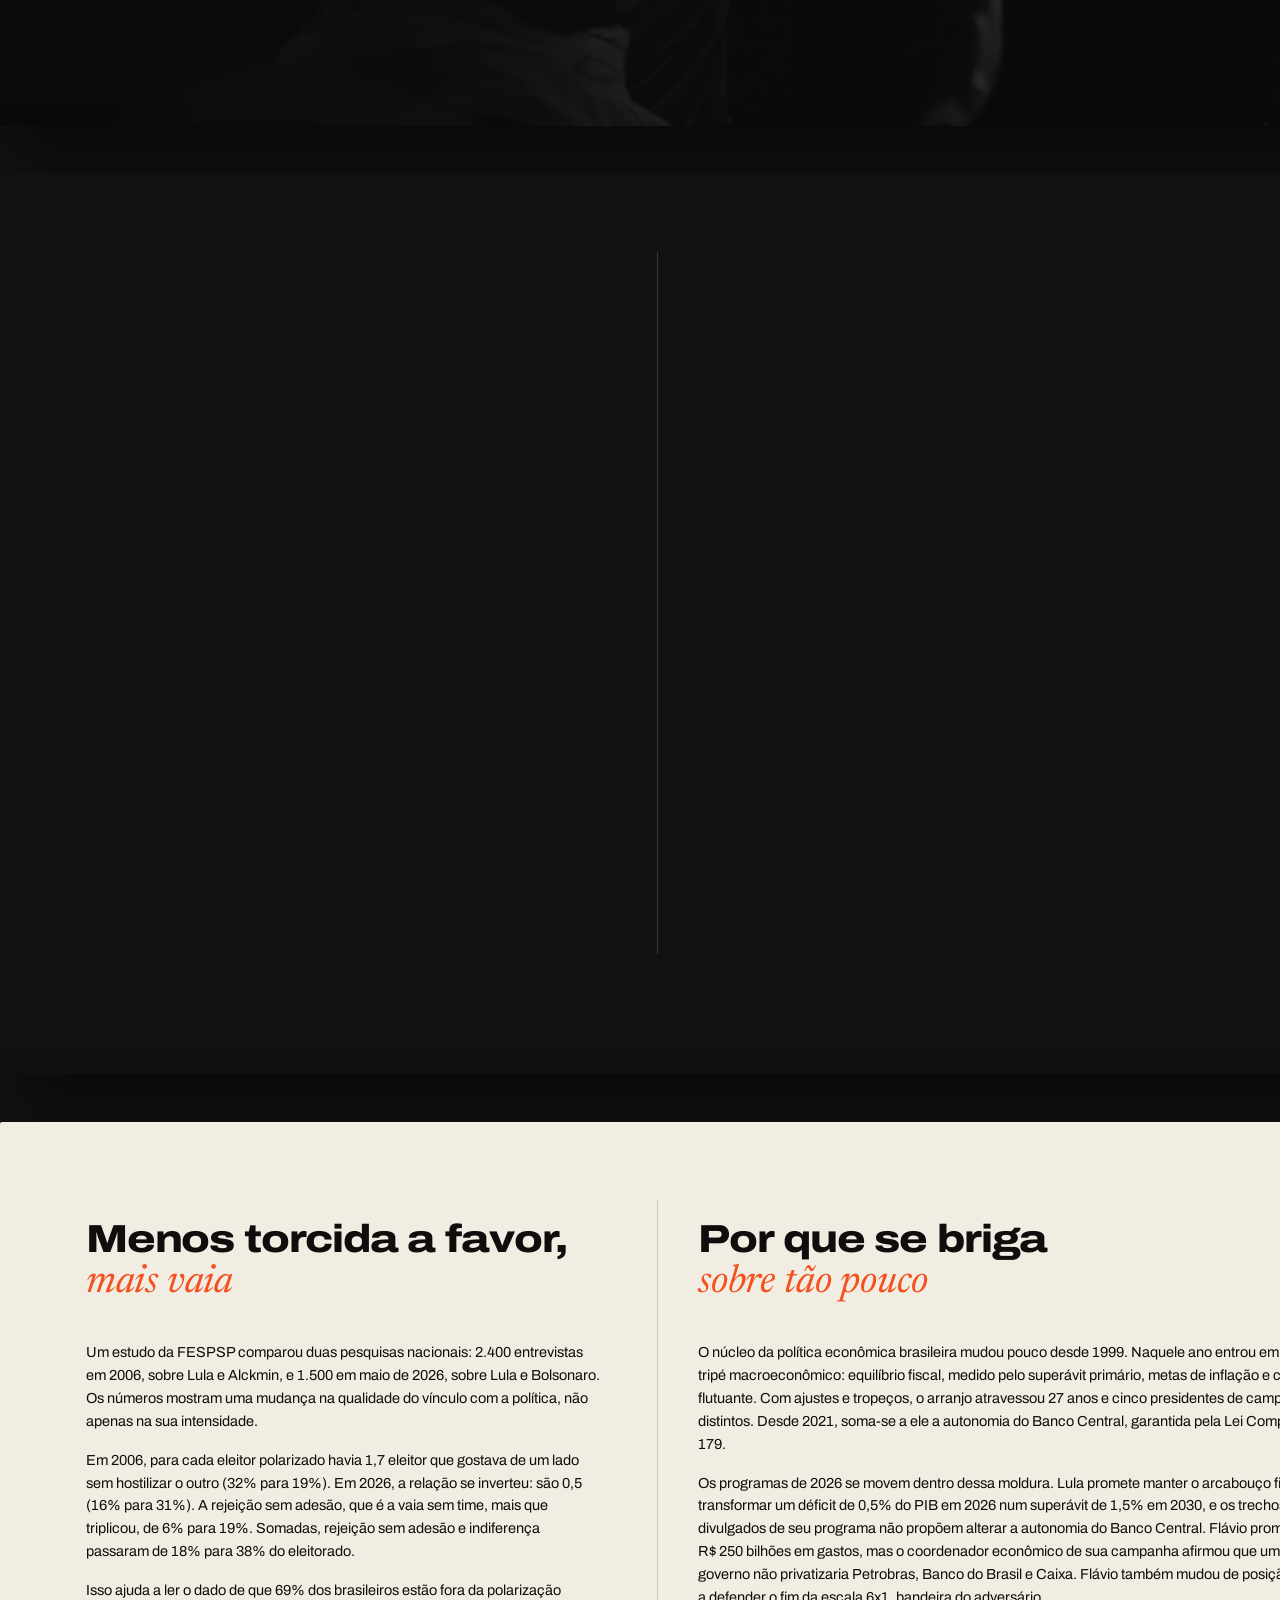
==== commit 13eee434: "Removendo menções clara a lados políticos" ====
--- a/index.html
+++ b/index.html
@@ -348,7 +348,7 @@
             <div class="cols cols--dense drop" data-reveal style="--d:.1s">
                 <aside class="expand expand--case" data-testid="tse-case-box">
                     <button class="expand__trigger" id="tse-case-trigger" type="button" aria-expanded="false" aria-controls="tse-case-panel">
-                        <span class="expand__label">Saiba mais: o caso de Flávio Bolsonaro no TSE</span>
+                        <span class="expand__label">Saiba mais: decisão do TSE sobre desinformação</span>
                         <span class="expand__icon" aria-hidden="true"></span>
                     </button>
                     <div class="expand__panel" id="tse-case-panel" role="region" aria-labelledby="tse-case-trigger" hidden>
